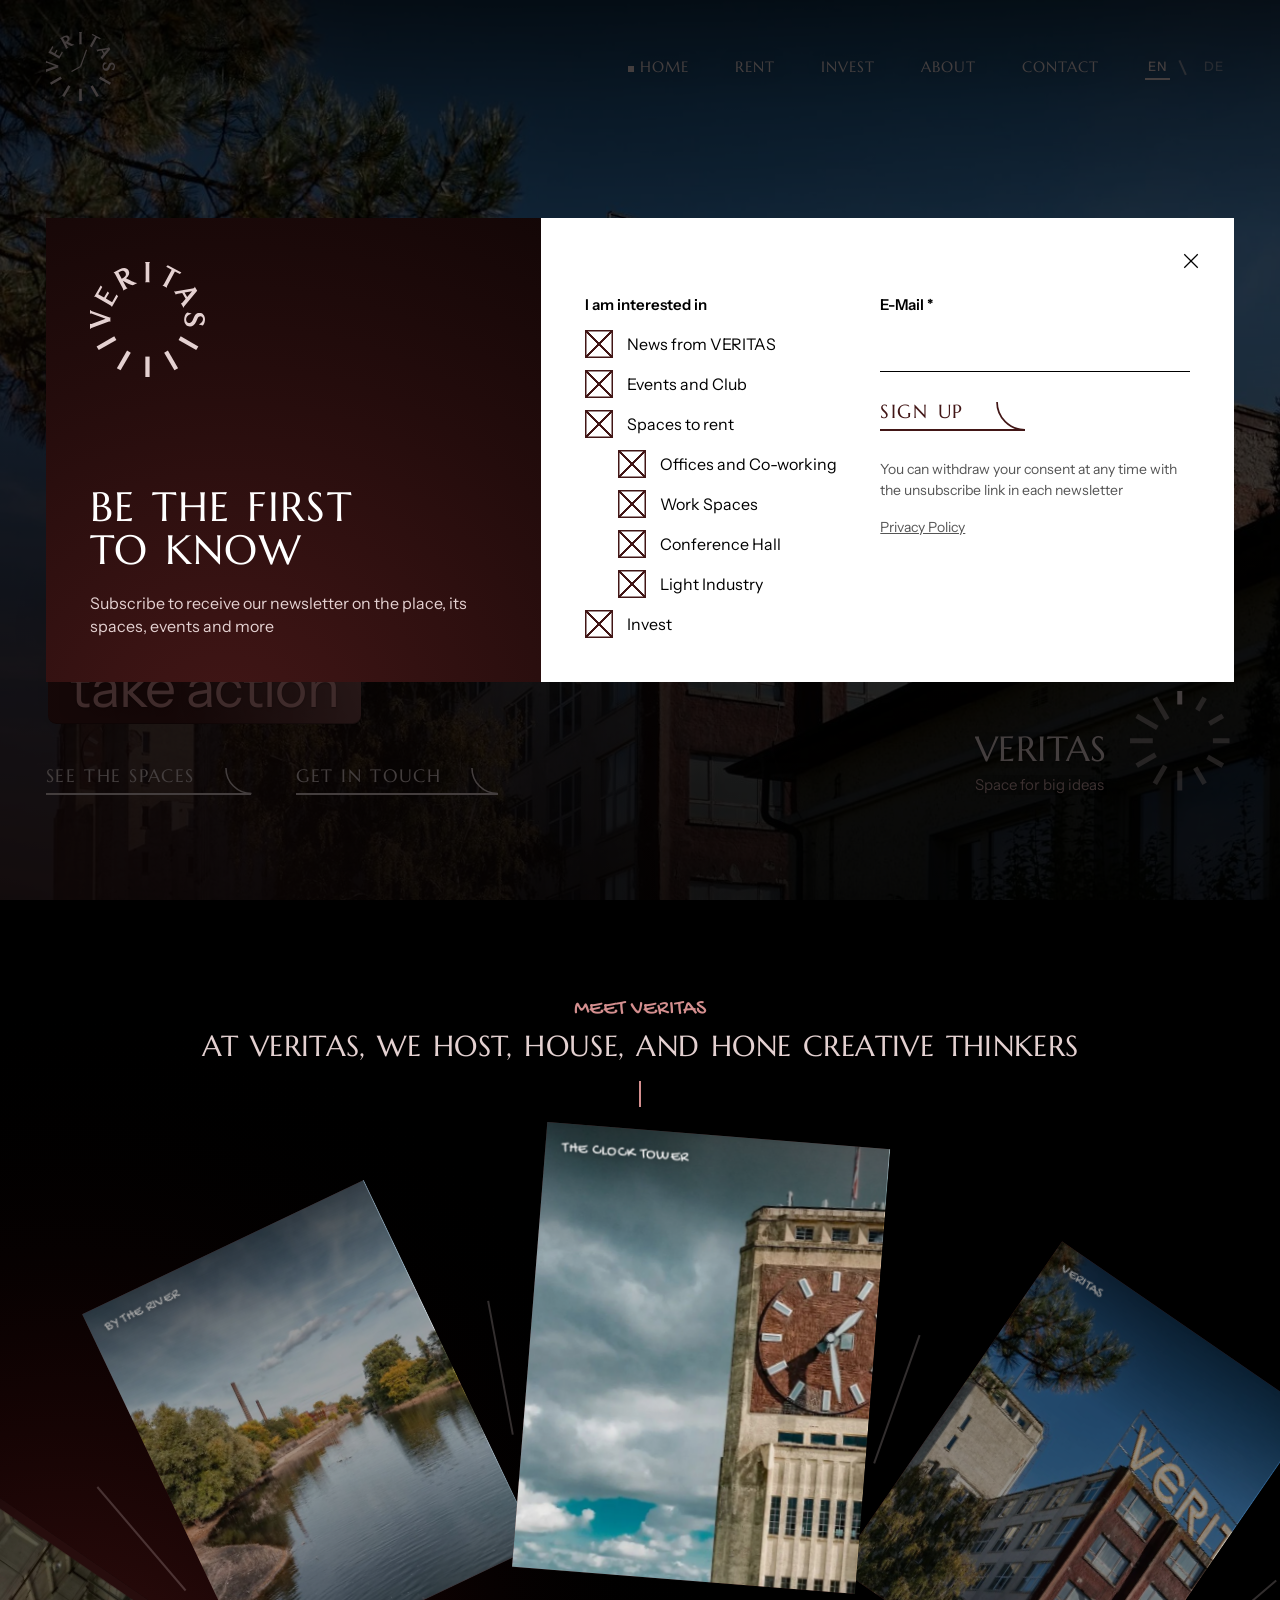
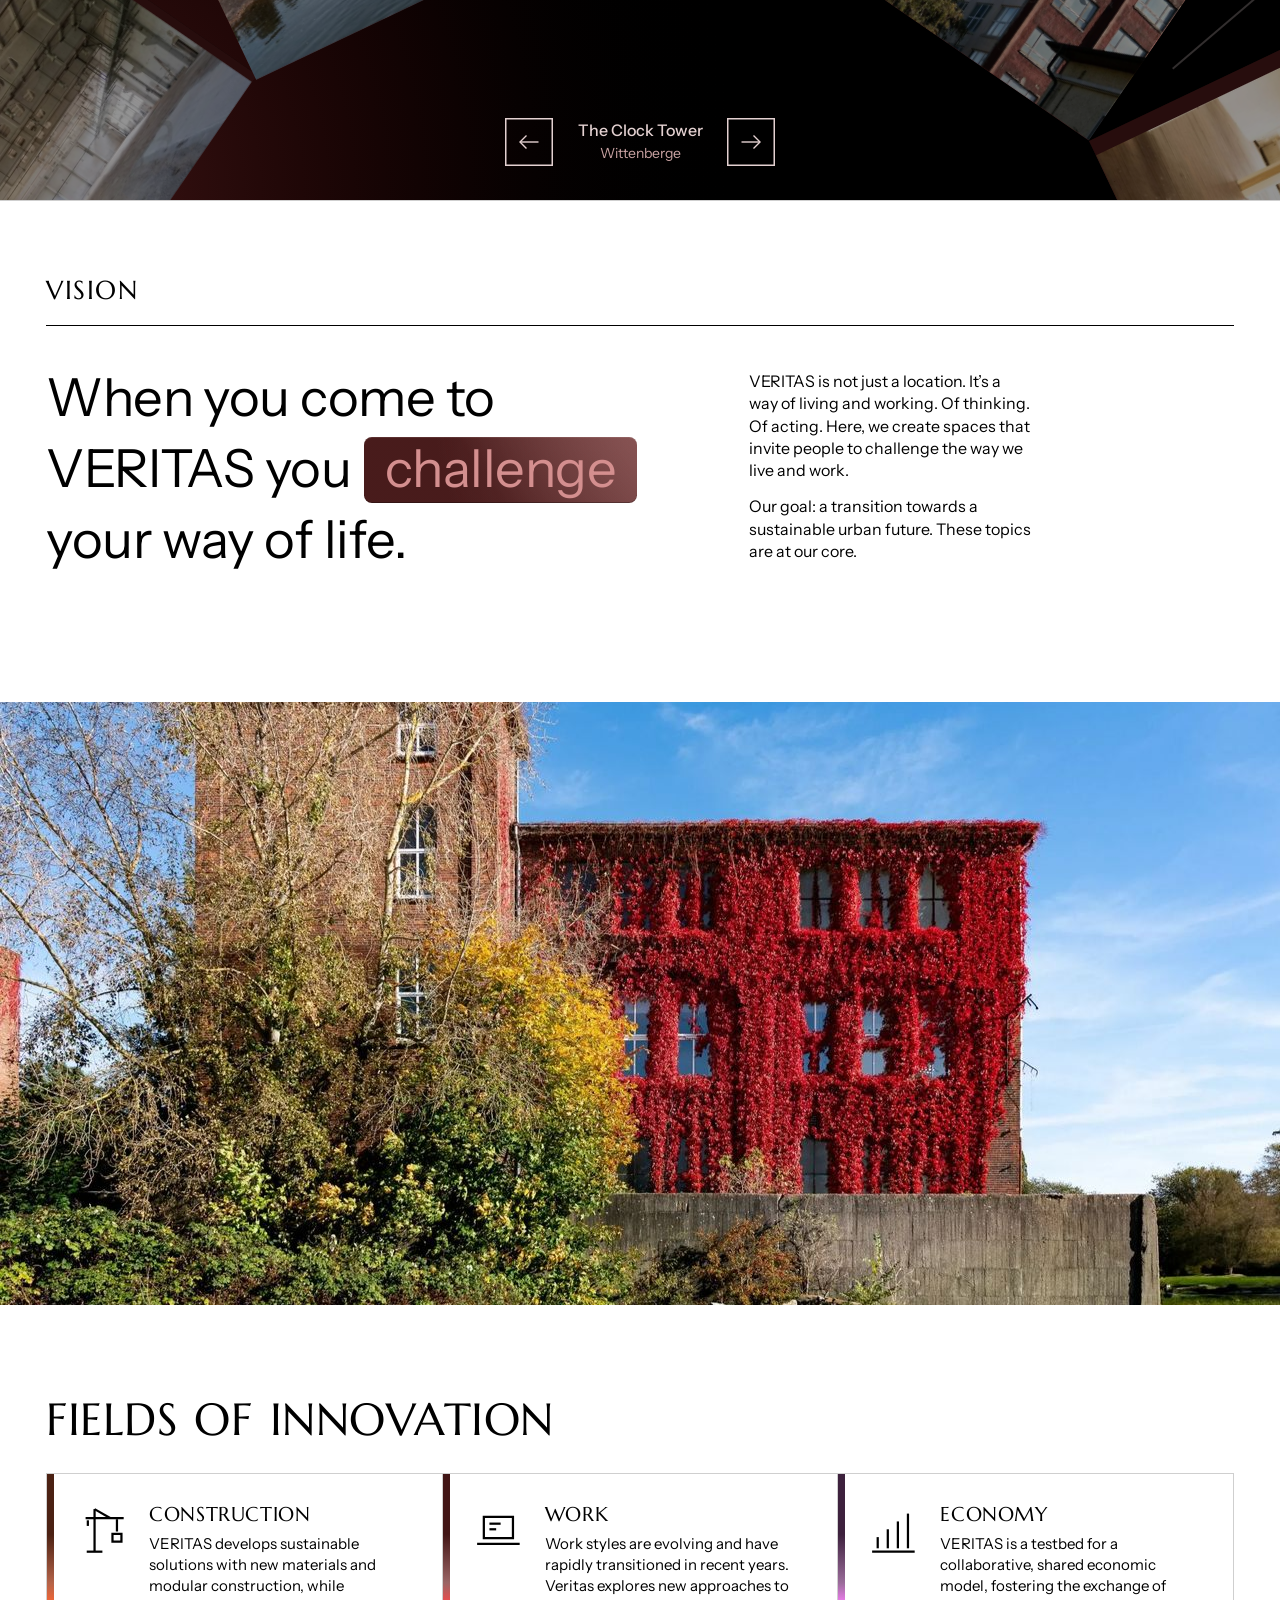
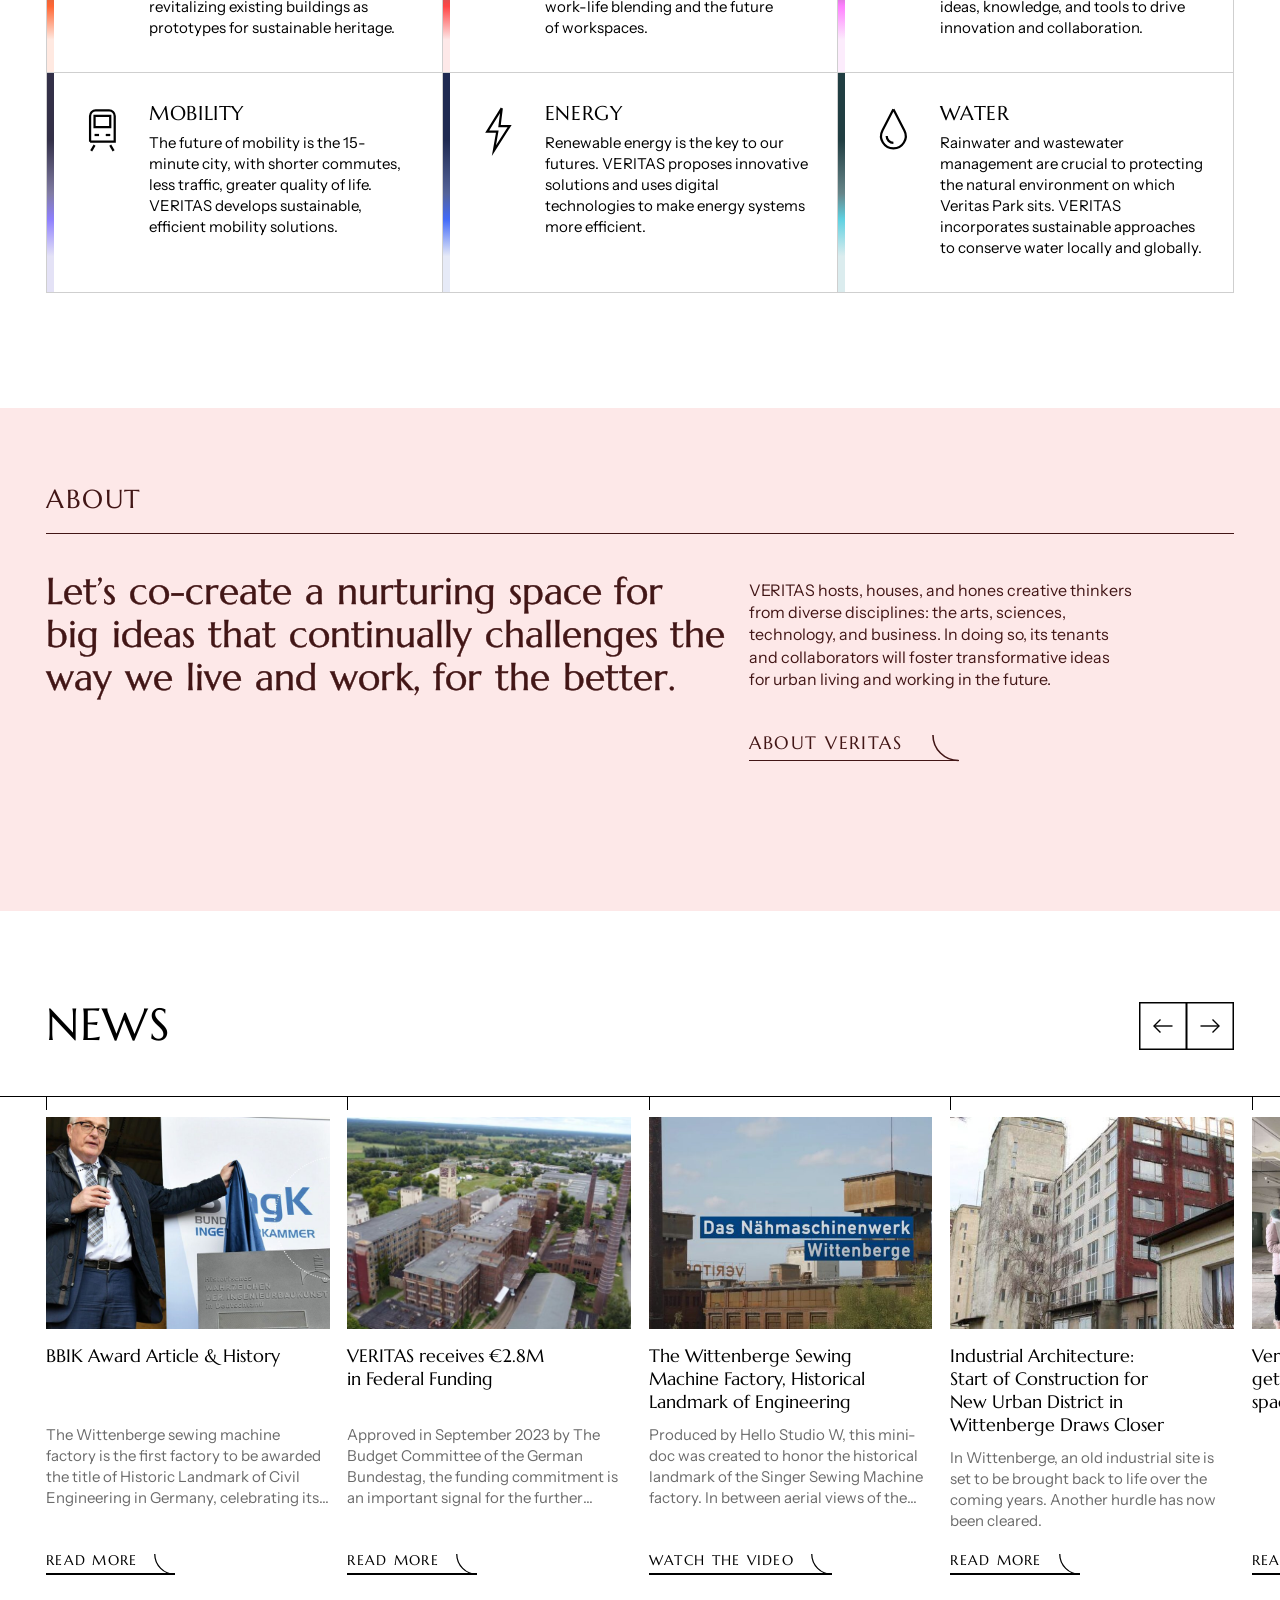
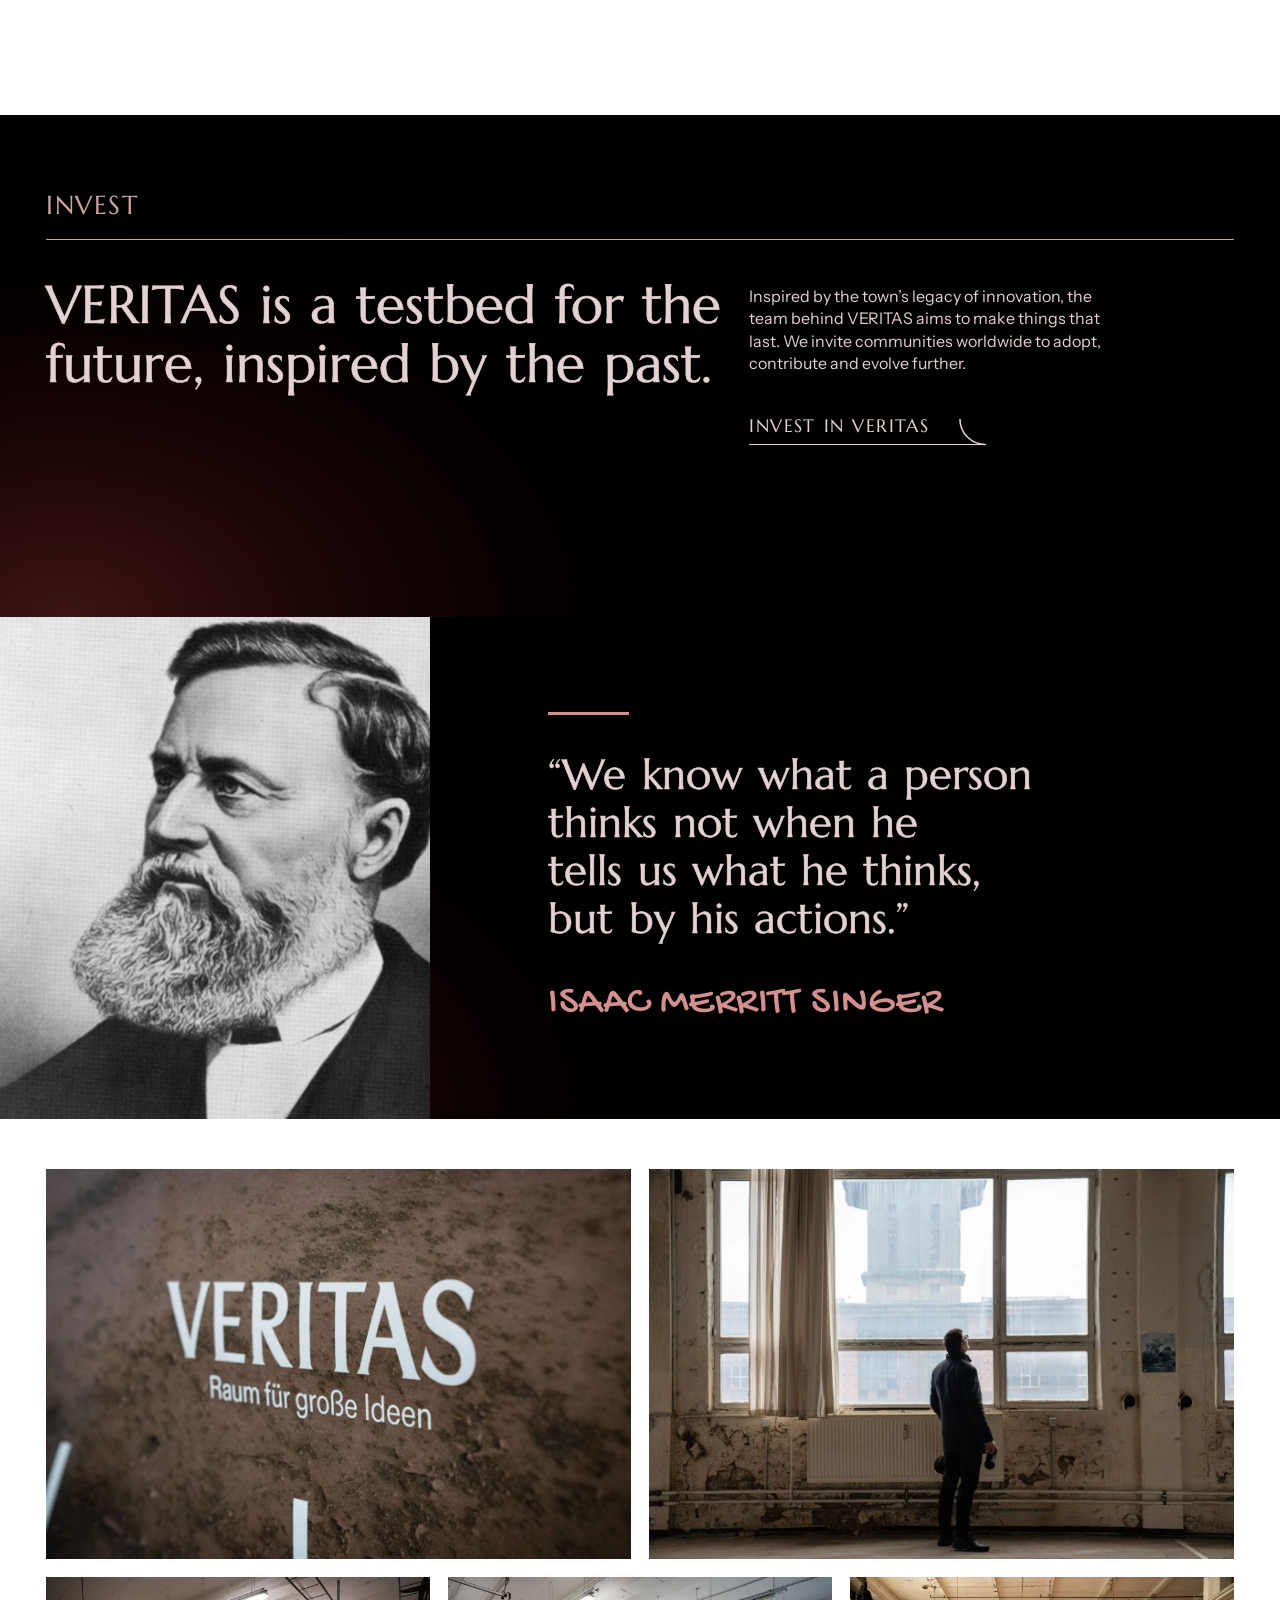
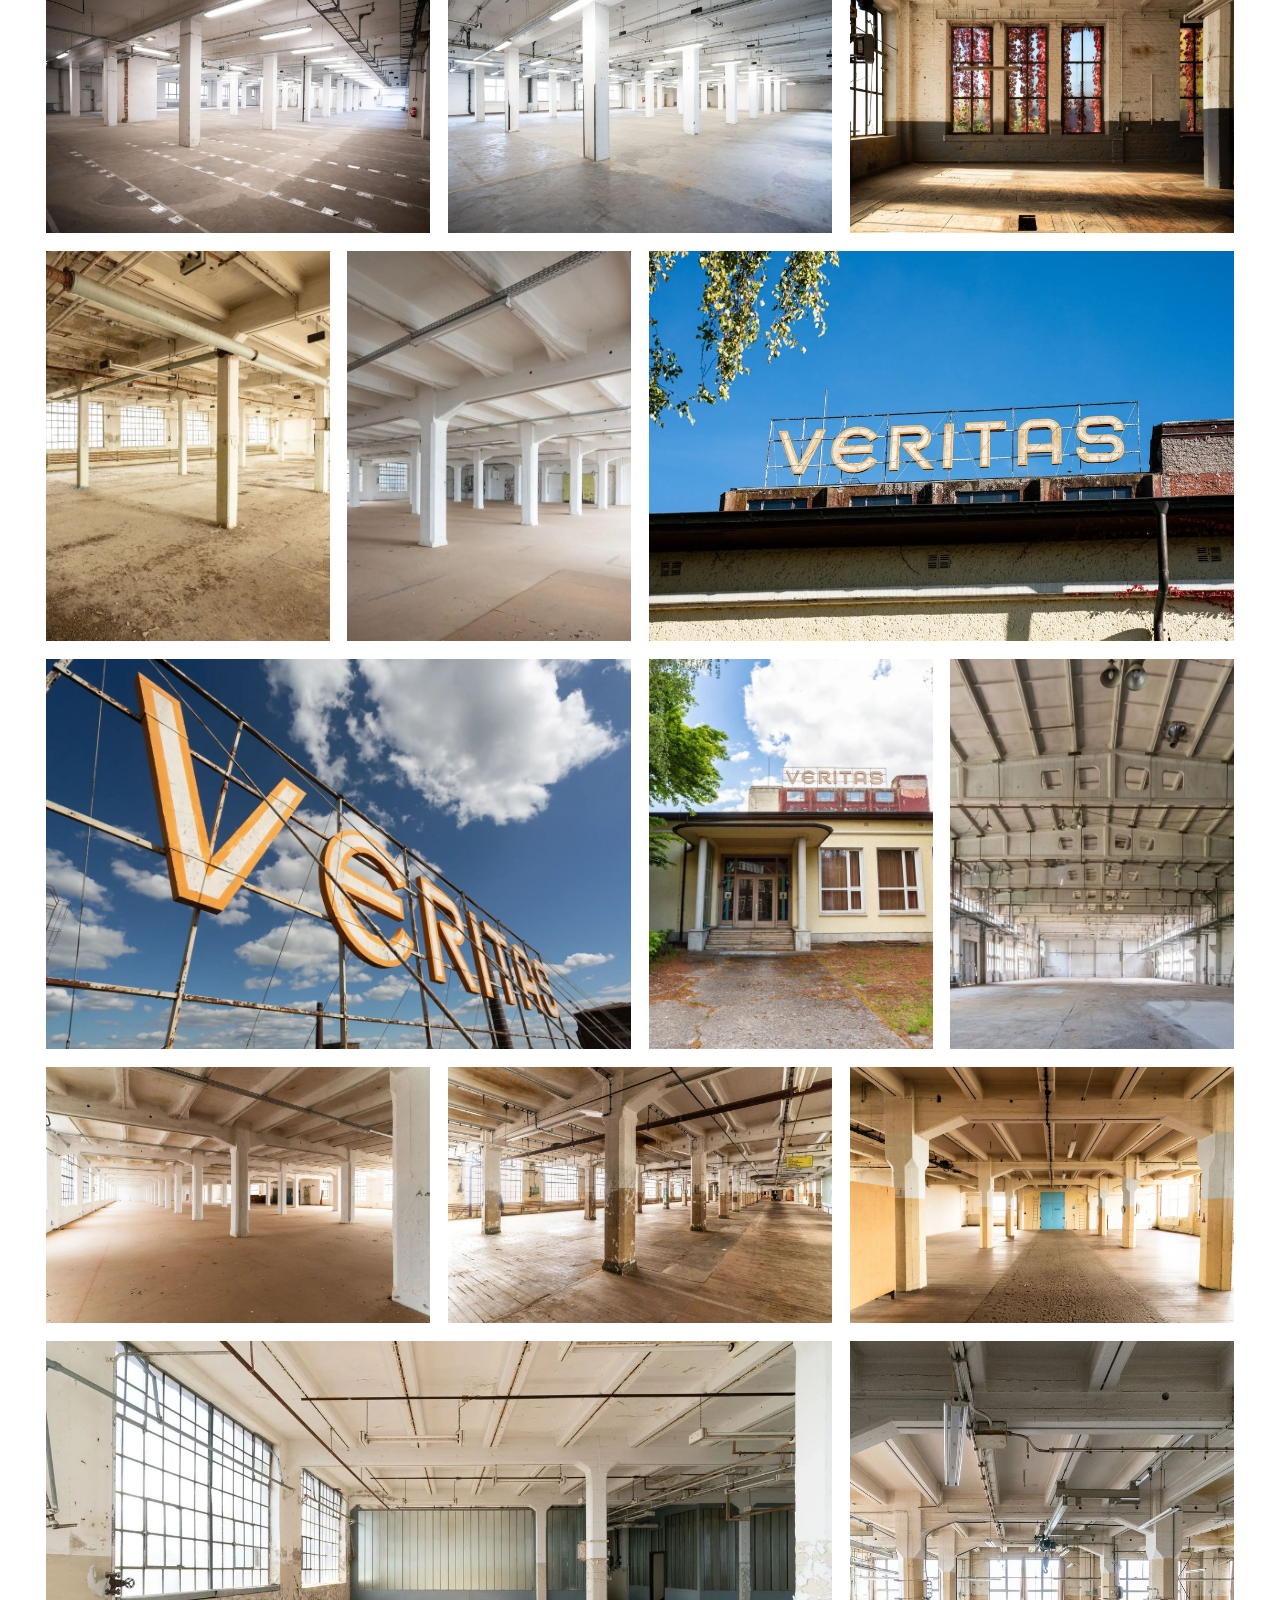
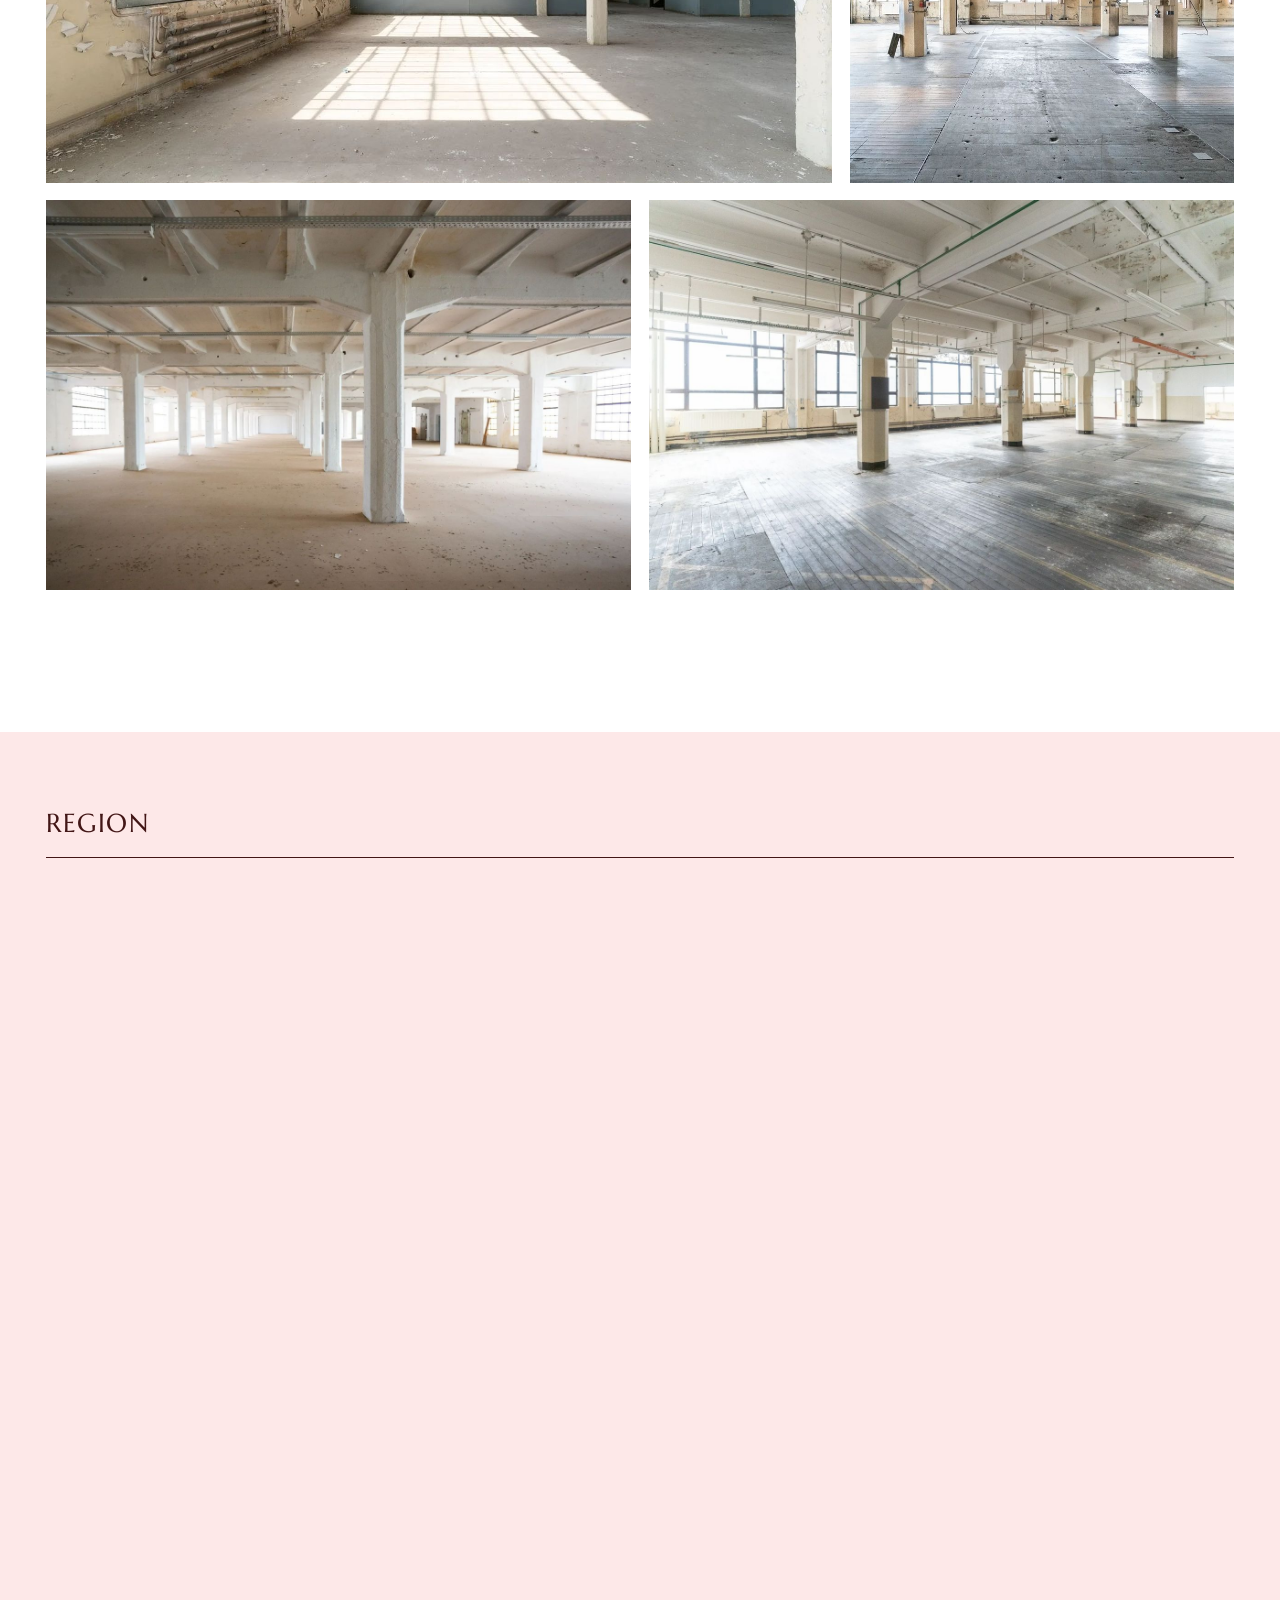
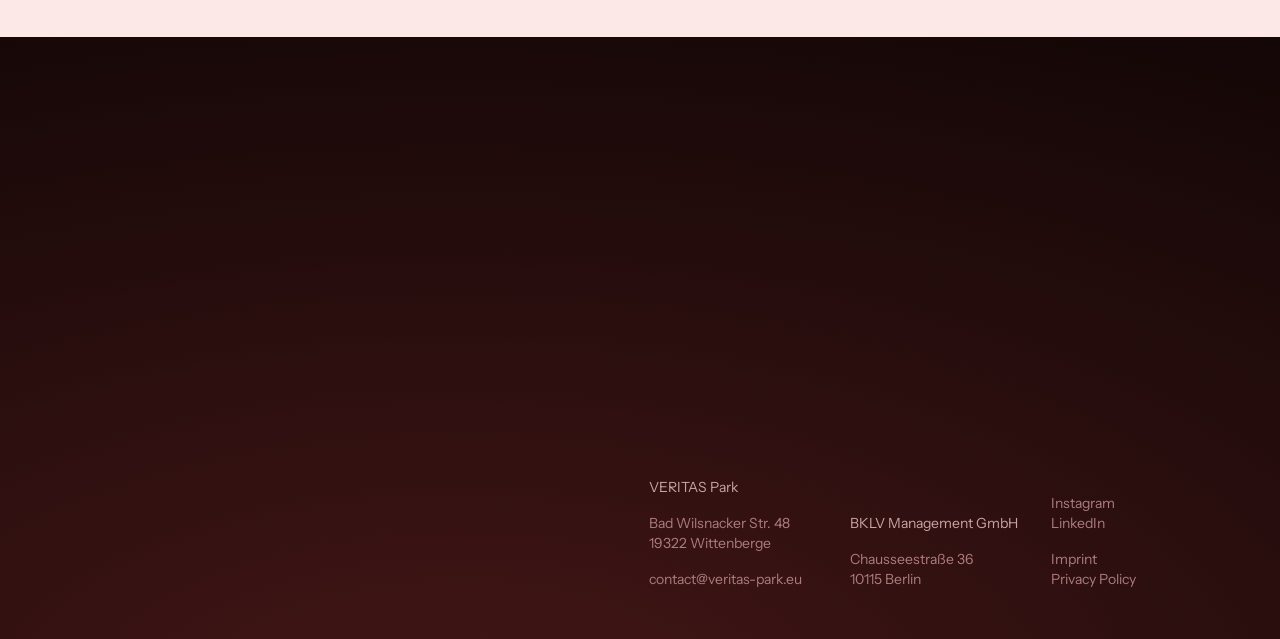
==== index.html @ 7a7005f9 "About cycle: lower under the line; corner words moved off the diagonals" ====
<!doctype html>
<html lang="en" class="at-top">
<head>
<meta charset="utf-8">
<meta name="viewport" content="width=device-width,initial-scale=1">
<meta name="theme-color" content="#000000">
<meta name="color-scheme" content="light only">
<title>VERITAS, a place where ideas take action</title>
<link rel="icon" href="img/favicon.svg">
<link rel="stylesheet" href="veritas.css?v=73">
<script>try{if(sessionStorage.getItem('v-bar')==='b')document.documentElement.classList.add('scrolled')}catch(e){}</script>
</head>
<!-- VERITAS, the home page. Written by hand, 22 Nov 2026 (round 3). No build script makes this file.
     Words and pictures: the live site veritas-park.eu. Look: the brand book (see ../DA_MESURES.md).
     Order of the page: the opening in twelve pictures, the wheel, Vision, Fields of Innovation, the place in 3D, About, News, Invest, the gallery. -->
<body class="v" data-hue="red">

<!-- the arrival: the symbol builds itself round the circle, the move chosen on 20 Nov (SYMBOL.html) -->
<div class="gate" aria-hidden="true"><svg data-symbol viewBox="-40 -40 80 80"></svg></div>

<header class="head">
  <a class="logo" href="index.html" aria-label="VERITAS, home">
    <i class="mk"></i>
    <svg class="clock" viewBox="0 0 296 296.01" aria-hidden="true">
      <line class="hand" x1="148" y1="148.005" x2="148" y2="104.08" stroke="currentColor" stroke-width="5.04"/>
      <line class="hand" x1="148" y1="148.005" x2="148" y2="71.61" stroke="currentColor" stroke-width="5.04"/>
    </svg>
  </a>
  <nav class="bar" aria-label="Pages">
    <a href="index.html" aria-current="page">Home</a>
    <a href="rent.html">Rent</a>
    <a href="invest.html">Invest</a>
    <a href="about.html">About</a>
    <a href="contact.html">Contact</a>
    <span class="lang"><button type="button" data-lang="en" aria-pressed="true">EN</button><button type="button" data-lang="de" aria-pressed="false">DE</button></span>
  </nav>
  <button class="menu-btn" aria-expanded="false" aria-controls="nav">Menu</button>
</header>

<!-- the menu of a phone: wall signs -->
<nav class="nav dark" id="nav" aria-label="Menu" inert>
  <ul>
    <li><a class="sign one" href="index.html" aria-current="page" style="--i:0;--d:0ms"><i class="ic" style="--u:url(img/icons/tower.svg)"></i><span>Home</span><svg class="curve" viewBox="0 0 100 100" aria-hidden="true"><path pathLength="1" d="M100 96.4A96.4 96.4 0 0 1 3.6 0"/></svg></a></li>
    <li><a class="sign one" href="rent.html" style="--i:1;--d:70ms"><i class="ic" style="--u:url(img/icons/space_to_rent.svg)"></i><span>Rent</span><svg class="curve" viewBox="0 0 100 100" aria-hidden="true"><path pathLength="1" d="M100 96.4A96.4 96.4 0 0 1 3.6 0"/></svg></a></li>
    <li><a class="sign one" href="invest.html" style="--i:2;--d:140ms"><i class="ic" style="--u:url(img/icons/economy.svg)"></i><span>Invest</span><svg class="curve" viewBox="0 0 100 100" aria-hidden="true"><path pathLength="1" d="M100 96.4A96.4 96.4 0 0 1 3.6 0"/></svg></a></li>
    <li><a class="sign one" href="about.html" style="--i:3;--d:210ms"><i class="ic" style="--u:url(img/icons/stairs.svg)"></i><span>About</span><svg class="curve" viewBox="0 0 100 100" aria-hidden="true"><path pathLength="1" d="M100 96.4A96.4 96.4 0 0 1 3.6 0"/></svg></a></li>
    <li><a class="sign one" href="contact.html" style="--i:4;--d:280ms"><i class="ic" style="--u:url(img/icons/mail.svg)"></i><span>Contact</span><svg class="curve" viewBox="0 0 100 100" aria-hidden="true"><path pathLength="1" d="M100 96.4A96.4 96.4 0 0 1 3.6 0"/></svg></a></li>
  </ul>
  <div class="foot"><a href="https://www.instagram.com/veritas.park/" target="_blank" rel="noopener">Instagram</a><a href="https://www.linkedin.com/company/veritaspark/" target="_blank" rel="noopener">LinkedIn</a><a href="mailto:contact@veritas-park.eu">contact@veritas-park.eu</a><span class="lang"><button type="button" data-lang="en" aria-pressed="true">EN</button><button type="button" data-lang="de" aria-pressed="false">DE</button></span></div>
</nav>

<main>

<!-- ============ THE OPENING: the place in twelve pictures, one per vocation, like the twelve hours ============
     Which vocation for which picture: the number of the building is in the name of the photograph on the live site;
     what each building becomes is in the press read on 20 Nov and in the names of the floor plans of the live site. -->
<section class="hero" data-ground="dark" aria-roledescription="carousel" aria-label="The place, in twelve pictures">
  <div class="hero-pics">
    <figure class="on" data-name="VERITAS" data-line="Space for big ideas"><img src="img/place/epp_9195.jpg" srcset="img/place/m/epp_9195.jpg 1280w, img/place/epp_9195.jpg 2000w" alt="The letters VERITAS on the roof of the factory" fetchpriority="high"></figure>
    <figure data-name="Hotel" data-line="Building 13"><img data-src="img/place/b13_219.jpg" data-srcset="img/place/m/b13_219.jpg 1280w, img/place/b13_219.jpg 2000w" alt="A hall of building 13, the future hotel"></figure>
    <figure data-name="The Factory" data-line="Wittenberge"><img data-src="img/place/aerial_0.jpg" data-srcset="img/place/m/aerial_0.jpg 1280w, img/place/aerial_0.jpg 2000w" alt="The factory and its quarter seen from the air"></figure>
    <figure data-name="Offices and Co-working" data-line="Building 13"><img data-src="img/place/b13f2_23.jpg" data-srcset="img/place/m/b13f2_23.jpg 1280w, img/place/b13f2_23.jpg 2000w" alt="A hall of building 13"></figure>
    <figure data-name="Office Hotel" data-line="Building 13, second floor"><img data-src="img/place/b13f2_38.jpg" data-srcset="img/place/m/b13f2_38.jpg 1280w, img/place/b13f2_38.jpg 2000w" alt="The second floor of building 13"></figure>
    <figure data-name="Work Spaces" data-line="Building 7"><img data-src="img/place/b7_140.jpg" data-srcset="img/place/m/b7_140.jpg 1280w, img/place/b7_140.jpg 2000w" alt="A white hall of building 7"></figure>
    <figure data-name="Conference Hall" data-line="Building 14, for conferences and performances"><img data-src="img/place/b14_01.jpg" data-srcset="img/place/m/b14_01.jpg 1280w, img/place/b14_01.jpg 2000w" alt="The old canteen, building 14"></figure>
    <figure data-name="Events and Club" data-line="Building 2"><img data-src="img/place/b2_101.jpg" data-srcset="img/place/m/b2_101.jpg 1280w, img/place/b2_101.jpg 2000w" alt="The old power house, building 2"></figure>
    <figure data-name="Sport" data-line="Building 4, with a restaurant on the water"><img data-src="img/place/b4roof_038.jpg" data-srcset="img/place/m/b4roof_038.jpg 1280w, img/place/b4roof_038.jpg 2000w" alt="The factory seen from the roof of building 4"></figure>
    <figure data-name="Light Industry" data-line="Building 110"><img data-src="img/place/b110_14.jpg" data-srcset="img/place/m/b110_14.jpg 1280w, img/place/b110_14.jpg 2000w" alt="The shed of building 110"></figure>
    <figure data-name="By the River" data-line="16 hectares of green"><img data-src="img/place/around_081.jpg" data-srcset="img/place/m/around_081.jpg 1280w, img/place/around_081.jpg 2000w" alt="The river beside the factory"></figure>
    <figure data-name="The Clock Tower" data-line="Wittenberge"><img data-src="img/place/b13_031.jpg" data-srcset="img/place/m/b13_031.jpg 1280w, img/place/b13_031.jpg 1707w" alt="The clock tower"></figure>
  </div>
  <div class="hero-shade"></div>
  <div class="g hero-in">
    <div class="c" style="--s:7;--sp:6">
      <h1>A place where ideas<br><a class="pill" href="#spaces">take action</a></h1>
      <div class="sbtns">
        <a class="sbtn" href="#spaces"><span>See the spaces</span><svg class="curve" viewBox="0 0 100 100" aria-hidden="true"><path pathLength="1" d="M100 96.4A96.4 96.4 0 0 1 3.6 0"/></svg></a>
        <a class="sbtn" href="contact.html"><span>Get in touch</span><svg class="curve" viewBox="0 0 100 100" aria-hidden="true"><path pathLength="1" d="M100 96.4A96.4 96.4 0 0 1 3.6 0"/></svg></a>
      </div>
    </div>
    <div class="c" style="--s:5;--sp:6">
      <div class="place">
        <div class="txt"><b><u></u></b><span><u></u></span></div>
        <div class="dial"><svg data-dial viewBox="-40 -40 80 80" role="group" aria-label="The twelve pictures"></svg></div>
      </div>
    </div>
  </div>
</section>

<!-- ============ THE WHEEL: the same twelve places on a dial you turn by hand (the book draws its website this way, p37) ============ -->
<section class="wheel-sec dark" data-ground="dark" id="spaces">
  <div class="wheel" tabindex="0" role="group" aria-label="Twelve pictures of the place on a wheel. Turn it with the arrow keys.">
    <i class="pointer"></i>
    <div class="ring">
      <button class="card" type="button" data-name="VERITAS" data-line="Space for big ideas"><img data-src="img/place/epp_9195.jpg" data-srcset="img/place/m/epp_9195.jpg 1280w, img/place/epp_9195.jpg 2000w" sizes="(max-width:820px) 82vw, 34vw" alt="" draggable="false"><em>VERITAS</em></button>
      <button class="card" type="button" data-name="Hotel" data-line="Building 13"><img data-src="img/place/b13_219.jpg" data-srcset="img/place/m/b13_219.jpg 1280w, img/place/b13_219.jpg 2000w" sizes="(max-width:820px) 82vw, 34vw" alt="" draggable="false"><em>Hotel</em></button>
      <button class="card" type="button" data-name="The Factory" data-line="Wittenberge"><img data-src="img/place/aerial_0.jpg" data-srcset="img/place/m/aerial_0.jpg 1280w, img/place/aerial_0.jpg 2000w" sizes="(max-width:820px) 82vw, 34vw" alt="" draggable="false"><em>The Factory</em></button>
      <button class="card" type="button" data-name="Offices and Co-working" data-line="Building 13"><img data-src="img/place/b13f2_23.jpg" data-srcset="img/place/m/b13f2_23.jpg 1280w, img/place/b13f2_23.jpg 2000w" sizes="(max-width:820px) 82vw, 34vw" alt="" draggable="false"><em>Offices and Co-working</em></button>
      <button class="card" type="button" data-name="Office Hotel" data-line="Building 13, second floor"><img data-src="img/place/b13f2_38.jpg" data-srcset="img/place/m/b13f2_38.jpg 1280w, img/place/b13f2_38.jpg 2000w" sizes="(max-width:820px) 82vw, 34vw" alt="" draggable="false"><em>Office Hotel</em></button>
      <button class="card" type="button" data-name="Work Spaces" data-line="Building 7"><img data-src="img/place/b7_140.jpg" data-srcset="img/place/m/b7_140.jpg 1280w, img/place/b7_140.jpg 2000w" sizes="(max-width:820px) 82vw, 34vw" alt="" draggable="false"><em>Work Spaces</em></button>
      <button class="card" type="button" data-name="Conference Hall" data-line="Building 14, for conferences and performances"><img data-src="img/place/b14_01.jpg" data-srcset="img/place/m/b14_01.jpg 1280w, img/place/b14_01.jpg 2000w" sizes="(max-width:820px) 82vw, 34vw" alt="" draggable="false"><em>Conference Hall</em></button>
      <button class="card" type="button" data-name="Events and Club" data-line="Building 2"><img data-src="img/place/b2_101.jpg" data-srcset="img/place/m/b2_101.jpg 1280w, img/place/b2_101.jpg 2000w" sizes="(max-width:820px) 82vw, 34vw" alt="" draggable="false"><em>Events and Club</em></button>
      <button class="card" type="button" data-name="Sport" data-line="Building 4, with a restaurant on the water"><img data-src="img/place/b4roof_038.jpg" data-srcset="img/place/m/b4roof_038.jpg 1280w, img/place/b4roof_038.jpg 2000w" sizes="(max-width:820px) 82vw, 34vw" alt="" draggable="false"><em>Sport</em></button>
      <button class="card" type="button" data-name="Light Industry" data-line="Building 110"><img data-src="img/place/b110_14.jpg" data-srcset="img/place/m/b110_14.jpg 1280w, img/place/b110_14.jpg 2000w" sizes="(max-width:820px) 82vw, 34vw" alt="" draggable="false"><em>Light Industry</em></button>
      <button class="card" type="button" data-name="By the River" data-line="16 hectares of green"><img data-src="img/place/around_081.jpg" data-srcset="img/place/m/around_081.jpg 1280w, img/place/around_081.jpg 2000w" sizes="(max-width:820px) 82vw, 34vw" alt="" draggable="false"><em>By the River</em></button>
      <button class="card" type="button" data-name="The Clock Tower" data-line="Wittenberge"><img data-src="img/place/b13_031.jpg" data-srcset="img/place/m/b13_031.jpg 1280w, img/place/b13_031.jpg 1707w" sizes="(max-width:820px) 82vw, 34vw" alt="" draggable="false"><em>The Clock Tower</em></button>
    </div>
  </div>
  <div class="wheel-cap">
    <button class="round back" data-turn="-1" aria-label="Previous"><svg class="ico" viewBox="0 0 100 100" aria-hidden="true"><path d="M2.5 50H95"/><path d="M62.5 17.5L95 50L62.5 82.5"/></svg></button>
    <div class="who"><span class="cnt"></span><b></b><span></span></div>
    <button class="round" data-turn="1" aria-label="Next"><svg class="ico" viewBox="0 0 100 100" aria-hidden="true"><path d="M2.5 50H95"/><path d="M62.5 17.5L95 50L62.5 82.5"/></svg></button>
  </div>
  <div class="meet">
    <span class="t-brush reveal">Meet VERITAS</span>
    <h2 class="t-caps m reveal" style="--d:90ms">At VERITAS, we host, house, and hone creative thinkers</h2>
  </div>
</section>

<!-- ============ VISION: a page of the book (p7): the name at the top, the sentence standing at the foot, a narrow column of text, a picture as a column ============ -->
<section class="pg white" data-ground="light" style="--rows:6">
  <p class="t-label">Vision</p>
  <h2 class="t-line reveal" style="grid-column:1/8">When you come to VERITAS you <a class="pill" href="about.html">challenge</a> your way of life.</h2>
  <div class="t-body reveal" style="grid-column:8/11;--d:90ms">
    <p>VERITAS is not just a location. It’s a way of living and working. Of thinking. Of acting. Here, we create spaces that invite people to challenge the way we live and work.</p>
    <p>Our goal: a transition towards a sustainable urban future. These topics are at our core.</p>
  </div>
  <div class="col-pic reveal" style="grid-column:11/13;grid-row:1/3;margin:calc(var(--row)*-.28) calc(var(--m)*-1) calc(var(--row)*-.5) 0;--d:160ms"><img src="img/place/b7_213.jpg" srcset="img/place/m/b7_213.jpg 1280w, img/place/b7_213.jpg 2000w" alt="The clock tower seen through a window of building 7" loading="lazy"></div>
</section>

<!-- the picture that follows the slide show on the live home page -->
<section data-ground="dark"><div class="bleed"><img src="img/place/epp_9121.jpg" srcset="img/place/m/epp_9121.jpg 1280w, img/place/epp_9121.jpg 2000w" alt="The factory" loading="lazy"></div></section>

<!-- ============ FIELDS OF INNOVATION: six squares; each carries the colour column of its hue (p21) and lights up in it ============ -->
<section class="white" data-ground="light" style="padding-bottom:calc(var(--row)*.6)">
  <div class="pg" style="--rows:3;border-top:0"><h2 class="t-caps m reveal" style="grid-column:1/-1;grid-row:2">Fields of Innovation</h2></div>
  <div class="fields2">
    <article class="fld" data-hue="brown" tabindex="0"><i class="lit"></i><i class="col"></i>
      <svg class="ico draw" viewBox="0 0 100 100" aria-hidden="true"><path d="M32.5 97.5V2.5"/><path d="M12.5 22.5H97.5"/><path d="M32.5 2.5L67.1 22.5"/><path d="M17.5 27.5V40"/><path d="M82.5 25V52.5"/><path d="M72.5 57.5H92.5V75H72.5Z"/><path d="M15 97.5H50"/></svg>
      <h3>Construction</h3><p>VERITAS develops sustainable solutions with new materials and modular construction, while revitalizing existing buildings as prototypes for sustainable heritage.</p></article>
    <article class="fld" data-hue="red" tabindex="0"><i class="lit"></i><i class="col"></i>
      <svg class="ico draw" viewBox="0 0 100 100" aria-hidden="true"><path d="M17.5 20H82.5V67.5H17.5Z"/><path d="M2.5 80H97.5"/><path d="M30 35H55"/><path d="M30 47.5H45"/></svg>
      <h3>Work</h3><p>Work styles are evolving and have rapidly transitioned in recent years. Veritas explores new approaches to work-life blending and the future of workspaces.</p></article>
    <article class="fld" data-hue="violet" tabindex="0"><i class="lit"></i><i class="col"></i>
      <svg class="ico draw" viewBox="0 0 100 100" aria-hidden="true"><path d="M2.5 97.5H97.5"/><path d="M15 90V65"/><path d="M37.5 90V47.5"/><path d="M60 90V30"/><path d="M82.5 90V12.5"/></svg>
      <h3>Economy</h3><p>VERITAS is a testbed for a collaborative, shared economic model, fostering the exchange of ideas, knowledge, and tools to drive innovation and collaboration.</p></article>
    <article class="fld" data-hue="purple" tabindex="0"><i class="lit"></i><i class="col"></i>
      <svg class="ico draw" viewBox="0 0 100 100" aria-hidden="true"><path d="M22.5 77.5V20a12.5 12.5 0 0 1 12.5 -12.5H65a12.5 12.5 0 0 1 12.5 12.5V77.5Z"/><path d="M32.5 20H67.5V45H32.5Z"/><path d="M32.5 62.5H42.5"/><path d="M57.5 62.5H67.5"/><path d="M32.5 85L25 98"/><path d="M67.5 85L75 98"/></svg>
      <h3>Mobility</h3><p>The future of mobility is the 15-minute city, with shorter commutes, less traffic, greater quality of life. VERITAS develops sustainable, efficient mobility solutions.</p></article>
    <article class="fld" data-hue="blue" tabindex="0"><i class="lit"></i><i class="col"></i>
      <svg class="ico draw" viewBox="0 0 100 100" aria-hidden="true"><path d="M57.5 2.5L25 55H47.5L40 97.5L75 42.5H52.5Z"/></svg>
      <h3>Energy</h3><p>Renewable energy is the key to our futures. VERITAS proposes innovative solutions and uses digital technologies to make energy systems more efficient.</p></article>
    <article class="fld" data-hue="turquoise" tabindex="0"><i class="lit"></i><i class="col"></i>
      <svg class="ico draw" viewBox="0 0 100 100" aria-hidden="true"><path d="M50 5L74.44 52.39A27.5 27.5 0 1 1 25.56 52.39Z"/><path d="M35 65A15 15 0 0 0 50 80"/></svg>
      <h3>Water</h3><p>Rainwater and wastewater management are crucial to protecting the natural environment on which Veritas Park sits. VERITAS incorporates sustainable approaches to conserve water locally and globally.</p></article>
  </div>
</section>

<!-- ============ ABOUT: a page of the book (p7): Ulrich in small letters standing at the foot, the text and the sign beside it, on the same line of foot ============ -->
<section class="pg pastel" data-ground="light" style="--rows:6">
  <p class="t-label">About</p>
  <h2 class="t-serif reveal" style="grid-column:1/8">Let’s co-create a nurturing space for big ideas that continually challenges the way we live and work, for the better.</h2>
  <div class="reveal" style="grid-column:8/12;--d:90ms">
    <p class="t-body">VERITAS hosts, houses, and hones creative thinkers from diverse disciplines: the arts, sciences, technology, and business. In doing so, its tenants and collaborators will foster transformative ideas for urban living and working in the future.</p>
    <div class="sbtns"><a class="sbtn" href="about.html"><span>About VERITAS</span><svg class="curve" viewBox="0 0 100 100" aria-hidden="true"><path pathLength="1" d="M100 96.4A96.4 96.4 0 0 1 3.6 0"/></svg></a></div>
  </div>
</section>

<!-- ============ NEWS: the thirteen news of the live home page, each with its own picture, on a line pulled sideways (the programme of the book, p38) ============ -->
<section class="white" data-ground="light" style="padding-bottom:calc(var(--row)*.5)">
  <div class="pg" style="--rows:3;border-top:0">
    <h2 class="t-caps m reveal" style="grid-column:1/10;grid-row:2">News</h2>
    <div class="strip-ctl" style="grid-column:10/13;grid-row:2;padding:0 0 .9em"><button class="round back" data-move="-1" aria-label="Earlier news"><svg class="ico" viewBox="0 0 100 100" aria-hidden="true"><path d="M2.5 50H95"/><path d="M62.5 17.5L95 50L62.5 82.5"/></svg></button><button class="round" data-move="1" aria-label="More news"><svg class="ico" viewBox="0 0 100 100" aria-hidden="true"><path d="M2.5 50H95"/><path d="M62.5 17.5L95 50L62.5 82.5"/></svg></button></div>
  </div>
  <div class="strip">
    <article><figure><img src="img/news_bbik.jpg" alt="" loading="lazy"></figure><h3 class="title">BBIK Award Article &amp; History</h3><div class="body"><p>The Wittenberge sewing machine factory is the first factory to be awarded the title of Historic Landmark of Civil Engineering in Germany, celebrating its rich history and sustainability.</p></div><a class="sbtn s" href="https://wahrzeichen.ingenieurbaukunst.de/wahrzeichen/das-naehmaschinenwerk-wittenberge/" target="_blank" rel="noopener"><span>Read more</span><svg class="curve" viewBox="0 0 100 100" aria-hidden="true"><path pathLength="1" d="M100 96.4A96.4 96.4 0 0 1 3.6 0"/></svg></a></article>
    <article><figure><img src="img/news_funding.jpg" alt="" loading="lazy"></figure><h3 class="title">VERITAS receives €2.8M in Federal Funding</h3><div class="body"><p>Approved in September 2023 by The Budget Committee of the German Bundestag, the funding commitment is an important signal for the further development of the area, which is unique even beyond Wittenberge.</p></div><a class="sbtn s" href="https://www.wittenberge.de/news/1/869786/nachrichten/28-millionen-euro-f%C3%BCr-entwicklung-des-veritas-parks.html" target="_blank" rel="noopener"><span>Read more</span><svg class="curve" viewBox="0 0 100 100" aria-hidden="true"><path pathLength="1" d="M100 96.4A96.4 96.4 0 0 1 3.6 0"/></svg></a></article>
    <article><figure><img src="img/news_film.jpg" alt="" loading="lazy"></figure><h3 class="title">The Wittenberge Sewing Machine Factory, Historical Landmark of Engineering</h3><div class="body"><p>Produced by Hello Studio W, this mini-doc was created to honor the historical landmark of the Singer Sewing Machine factory. In between aerial views of the factory and archival footage, we hear from local experts Christian Von Hagen and Sven Bardua.</p></div><a class="sbtn s" href="https://www.youtube.com/watch?v=jnGKABSUUIU" target="_blank" rel="noopener"><span>Watch the video</span><svg class="curve" viewBox="0 0 100 100" aria-hidden="true"><path pathLength="1" d="M100 96.4A96.4 96.4 0 0 1 3.6 0"/></svg></a></article>
    <article><figure><img src="img/news_tagesspiegel.jpg" alt="" loading="lazy"></figure><h3 class="title">Industrial Architecture: Start of Construction for New Urban District in Wittenberge Draws Closer</h3><div class="body"><p>In Wittenberge, an old industrial site is set to be brought back to life over the coming years. Another hurdle has now been cleared.</p></div><a class="sbtn s" href="https://www.tagesspiegel.de/berlin/industriearchitektur-baubeginn-fur-neues-stadtquartier-in-wittenberge-ruckt-naher-14982056.html" target="_blank" rel="noopener"><span>Read more</span><svg class="curve" viewBox="0 0 100 100" aria-hidden="true"><path pathLength="1" d="M100 96.4A96.4 96.4 0 0 1 3.6 0"/></svg></a></article>
    <article><figure><img src="img/news_5.jpg" alt="" loading="lazy"></figure><h3 class="title">Veritas Park in Wittenberge is getting a new hotel, co-working spaces, and a restaurant.</h3><a class="sbtn s" href="https://www.maz-online.de/lokales/prignitz/wittenberge/veritas-park-in-wittenberge-neues-hotel-mit-140-zimmern-140-euro-kostet-die-nacht-HXJRAOHUPJH2XP5YIASRK5TVLM.html" target="_blank" rel="noopener"><span>Read more</span><svg class="curve" viewBox="0 0 100 100" aria-hidden="true"><path pathLength="1" d="M100 96.4A96.4 96.4 0 0 1 3.6 0"/></svg></a></article>
    <article><figure><img src="img/news_6.jpg" alt="" loading="lazy"></figure><h3 class="title">Veritas Park is part of the State Garden Show Wittenberge 2027</h3><a class="sbtn s" href="https://www.laga-wittenberge.de/veritas-park-ist-teil-der-landesgartenschau-wittenberge-2027/" target="_blank" rel="noopener"><span>Read more</span><svg class="curve" viewBox="0 0 100 100" aria-hidden="true"><path pathLength="1" d="M100 96.4A96.4 96.4 0 0 1 3.6 0"/></svg></a></article>
    <article><figure><img src="img/news_7.jpg" alt="" loading="lazy"></figure><h3 class="title">Veritas Phase 1 chief architect Andra Schumann with Federal Minister of Construction Robert Crumbach (SPD) in Veritas Park in Wittenberge.</h3><a class="sbtn s" href="https://www.maz-online.de/lokales/prignitz/wittenberge/veritas-park-in-wittenberge-bauarbeiten-hotel-millionen-investition-und-konzert-im-sommer-HR3UCGUDNNHCLASHCNSYKYI66I.html" target="_blank" rel="noopener"><span>Read more</span><svg class="curve" viewBox="0 0 100 100" aria-hidden="true"><path pathLength="1" d="M100 96.4A96.4 96.4 0 0 1 3.6 0"/></svg></a></article>
    <article><figure><img src="img/news_8.jpg" alt="" loading="lazy"></figure><h3 class="title">Where Capital Meets Coast: Berlin-Brandenburg and Hamburg Join Forces in Wittenberge’s Emerging Innovation Hub</h3><a class="sbtn s" href="https://www.wittenberge.de/news/1/1034278/nachrichten/hauptstadtregion-berlin-brandenburg-trifft-metropolregion-hamburg-in-wittenberge.html" target="_blank" rel="noopener"><span>Read more</span><svg class="curve" viewBox="0 0 100 100" aria-hidden="true"><path pathLength="1" d="M100 96.4A96.4 96.4 0 0 1 3.6 0"/></svg></a></article>
    <article><figure><img src="img/news_9.jpg" alt="" loading="lazy"></figure><h3 class="title">Regional Leadership Meets Visionary Investment: District Administrator Müller Tours the VERITAS Campus with Investor Renaud Vercouter</h3><a class="sbtn s" href="https://www.nordkurier.de/regional/prignitz/landrat-mueller-besucht-investor-renaud-vercouter-auf-dem-veritas-gelaende-3611778" target="_blank" rel="noopener"><span>Read more</span><svg class="curve" viewBox="0 0 100 100" aria-hidden="true"><path pathLength="1" d="M100 96.4A96.4 96.4 0 0 1 3.6 0"/></svg></a></article>
    <article><figure><img src="img/news_10.jpg" alt="" loading="lazy"></figure><h3 class="title">Transformation Underway: Construction Begins on Flagship Hotel and Restaurant at VERITAS Park, Reimagining Wittenberge’s Future</h3><a class="sbtn s" href="https://www.nordkurier.de/regional/prignitz/zeit-der-ddr-naehmaschinen-ist-hier-lange-vorbei-arbeiten-fuer-hotel-und-restaurant-auf-veritas-gelaende-begonnen-3486106" target="_blank" rel="noopener"><span>Read more</span><svg class="curve" viewBox="0 0 100 100" aria-hidden="true"><path pathLength="1" d="M100 96.4A96.4 96.4 0 0 1 3.6 0"/></svg></a></article>
    <article><figure><img src="img/news_9.jpg" alt="" loading="lazy"></figure><h3 class="title">Ambitious Futures in Motion: Investor Unveils Long-Term VERITAS Park Masterplan to Prignitz District Leadership</h3><a class="sbtn s" href="https://www.landkreis-prignitz.de/de/aktuelles/2010/2025_05_20_veritas.php" target="_blank" rel="noopener"><span>Read more</span><svg class="curve" viewBox="0 0 100 100" aria-hidden="true"><path pathLength="1" d="M100 96.4A96.4 96.4 0 0 1 3.6 0"/></svg></a></article>
    <article><figure><img src="img/news_12.jpg" alt="" loading="lazy"></figure><h3 class="title">VERITAS initiators welcomed to Accept BBIK Award</h3><div class="body"><p>The former Singer sewing machine factory in Wittenberge was honored with the Historical Landmark of Civil Engineering in Germany Award in October 2024.</p></div><a class="sbtn s" href="https://www.bbik.de/index.php?id=11&amp;action=detail&amp;seminar_id=2712&amp;termin_id=3476" target="_blank" rel="noopener"><span>Read more</span><svg class="curve" viewBox="0 0 100 100" aria-hidden="true"><path pathLength="1" d="M100 96.4A96.4 96.4 0 0 1 3.6 0"/></svg></a></article>
    <article><figure><img src="img/news_13.jpg" alt="" loading="lazy"></figure><h3 class="title">New Book: The Sewing Machine Factory of Wittenberge</h3><div class="body"><p>Sven Bardua wrote a historical review of the innovative civil engineering methods used in the construction of the Singer Sewing Machine Factory. His research offers new insights into the history of the Singer Company, Wittenberge, and early architecture of the 20th century.</p></div><a class="sbtn s" href="https://www.bbik.de/index.php?id=11&amp;action=detail&amp;seminar_id=2712&amp;termin_id=3476" target="_blank" rel="noopener"><span>Read more</span><svg class="curve" viewBox="0 0 100 100" aria-hidden="true"><path pathLength="1" d="M100 96.4A96.4 96.4 0 0 1 3.6 0"/></svg></a></article>
  </div>
</section>

<!-- ============ INVEST: the section of the live home page that was missing in the first version ============ -->
<section class="pg dark" data-ground="dark" style="--rows:6">
  <p class="t-label" style="color:var(--on-dark-2)">Invest</p>
  <h2 class="t-serif reveal" style="grid-column:1/8">VERITAS is a testbed for the future, inspired by the past.</h2>
  <div class="reveal" style="grid-column:8/12;--d:90ms">
    <p class="t-body">Inspired by the town’s legacy of innovation, the team behind VERITAS aims to make things that last. We invite communities worldwide to adopt, contribute and evolve further.</p>
    <div class="sbtns"><a class="sbtn" href="invest.html"><span>Invest in VERITAS</span><svg class="curve" viewBox="0 0 100 100" aria-hidden="true"><path pathLength="1" d="M100 96.4A96.4 96.4 0 0 1 3.6 0"/></svg></a></div>
  </div>
</section>

<!-- ============ the quotation of the live home page, beside the portrait the live page shows with it. No word stands on the face. ============ -->
<section class="qsec dark" data-ground="dark">
  <figure class="reveal"><img src="img/singer.jpg" alt="Isaac Merritt Singer" loading="lazy" style="object-position:50% 20%"></figure>
  <div><i class="mark"></i><blockquote class="quote reveal">“We know what a person thinks not when he tells us what he thinks, but by his actions.”</blockquote><span class="t-brush said reveal" style="--d:120ms">Isaac Merritt Singer</span></div>
</section>

<!-- ============ THE GALLERY of the live home page: eighteen pictures of the place. A click opens one to the full screen. ============ -->
<section class="white" data-ground="light">
  <div class="mosaic" style="padding-top:calc(var(--row)*.5)">
    <button type="button" style="--s:6;--sp:6;--r:3/2" aria-label="Open the picture"><img src="img/place/epp_0338.jpg" srcset="img/place/m/epp_0338.jpg 1280w, img/place/epp_0338.jpg 2000w" alt="" loading="lazy"></button>
    <button type="button" style="--s:6;--sp:6;--r:3/2" aria-label="Open the picture"><img src="img/place/epp_0945.jpg" srcset="img/place/m/epp_0945.jpg 1280w, img/place/epp_0945.jpg 2000w" alt="" loading="lazy"></button>
    <button type="button" style="--s:4;--sp:3;--r:3/2" aria-label="Open the picture"><img src="img/place/epp_1147.jpg" srcset="img/place/m/epp_1147.jpg 1280w, img/place/epp_1147.jpg 2000w" alt="" loading="lazy"></button>
    <button type="button" style="--s:4;--sp:3;--r:3/2" aria-label="Open the picture"><img src="img/place/epp_1149.jpg" srcset="img/place/m/epp_1149.jpg 1280w, img/place/epp_1149.jpg 2000w" alt="" loading="lazy"></button>
    <button type="button" style="--s:4;--sp:6;--r:3/2" aria-label="Open the picture"><img src="img/place/epp_9020.jpg" srcset="img/place/m/epp_9020.jpg 1280w, img/place/epp_9020.jpg 2000w" alt="" loading="lazy"></button>
    <button type="button" style="--s:3;--sp:3;--r:auto" aria-label="Open the picture"><img src="img/place/b7_43.jpg" srcset="img/place/m/b7_43.jpg 1280w, img/place/b7_43.jpg 2000w" alt="" loading="lazy"></button>
    <button type="button" style="--s:3;--sp:3;--r:auto" aria-label="Open the picture"><img src="img/place/b7_119.jpg" srcset="img/place/m/b7_119.jpg 1280w, img/place/b7_119.jpg 2000w" alt="" loading="lazy"></button>
    <button type="button" style="--s:6;--sp:6;--r:3/2" aria-label="Open the picture"><img src="img/place/epp_9176.jpg" srcset="img/place/m/epp_9176.jpg 1280w, img/place/epp_9176.jpg 2000w" alt="" loading="lazy"></button>
    <button type="button" style="--s:6;--sp:6;--r:3/2" aria-label="Open the picture"><img src="img/place/b13_132.jpg" srcset="img/place/m/b13_132.jpg 1280w, img/place/b13_132.jpg 2000w" alt="" loading="lazy"></button>
    <button type="button" style="--s:3;--sp:3;--r:auto" aria-label="Open the picture"><img src="img/place/b14_01.jpg" srcset="img/place/m/b14_01.jpg 1280w, img/place/b14_01.jpg 2000w" alt="" loading="lazy"></button>
    <button type="button" style="--s:3;--sp:3;--r:auto" aria-label="Open the picture"><img src="img/place/b110_14.jpg" srcset="img/place/m/b110_14.jpg 1280w, img/place/b110_14.jpg 2000w" alt="" loading="lazy"></button>
    <button type="button" style="--s:4;--sp:3;--r:3/2" aria-label="Open the picture"><img src="img/place/b7_486.jpg" srcset="img/place/m/b7_486.jpg 1280w, img/place/b7_486.jpg 2000w" alt="" loading="lazy"></button>
    <button type="button" style="--s:4;--sp:3;--r:3/2" aria-label="Open the picture"><img src="img/place/b7_487.jpg" srcset="img/place/m/b7_487.jpg 1280w, img/place/b7_487.jpg 2000w" alt="" loading="lazy"></button>
    <button type="button" style="--s:4;--sp:6;--r:3/2" aria-label="Open the picture"><img src="img/place/b13_219.jpg" srcset="img/place/m/b13_219.jpg 1280w, img/place/b13_219.jpg 2000w" alt="" loading="lazy"></button>
    <button type="button" style="--s:8;--sp:6;--r:16/9" aria-label="Open the picture"><img src="img/place/b7f4_016.jpg" srcset="img/place/m/b7f4_016.jpg 1280w, img/place/b7f4_016.jpg 2000w" alt="" loading="lazy"></button>
    <button type="button" style="--s:4;--sp:6;--r:auto" aria-label="Open the picture"><img src="img/place/b13f2_23.jpg" srcset="img/place/m/b13f2_23.jpg 1280w, img/place/b13f2_23.jpg 2000w" alt="" loading="lazy"></button>
    <button type="button" style="--s:6;--sp:6;--r:3/2" aria-label="Open the picture"><img src="img/place/b7_140.jpg" srcset="img/place/m/b7_140.jpg 1280w, img/place/b7_140.jpg 2000w" alt="" loading="lazy"></button>
    <button type="button" style="--s:6;--sp:6;--r:3/2" aria-label="Open the picture"><img src="img/place/b13f2_38.jpg" srcset="img/place/m/b13f2_38.jpg 1280w, img/place/b13f2_38.jpg 2000w" alt="" loading="lazy"></button>
  </div>
</section>

<!-- ============ REGION: the last block of the live home page ============ -->
<section class="pg pastel region" data-ground="light">
  <p class="t-label">Region</p>
  <h2 class="t-serif reveal" style="grid-column:1/7">True progress comes from slowing down.</h2>
  <figure class="vmap reveal" aria-label="Map: VERITAS in Wittenberge, between Berlin and Hamburg"><div class="vmap-c"></div><div class="vmap-ctl"><button type="button" class="round" data-map="in" aria-label="Zoom in"><svg class="ico" viewBox="0 0 100 100" aria-hidden="true"><path d="M50 15V85M15 50H85"/></svg></button><button type="button" class="round" data-map="out" aria-label="Zoom out"><svg class="ico" viewBox="0 0 100 100" aria-hidden="true"><path d="M15 50H85"/></svg></button><button type="button" class="round" data-map="site" aria-label="VERITAS"><svg class="ico" viewBox="0 0 100 100" aria-hidden="true"><circle cx="50" cy="50" r="22"/><path d="M50 8V28M50 72V92M8 50H28M72 50H92"/></svg></button><button type="button" class="round" data-map="region" aria-label="Berlin and Hamburg"><svg class="ico" viewBox="0 0 100 100" aria-hidden="true"><path d="M12 38V12H38M62 12H88V38M88 62V88H62M38 88H12V62"/></svg></button></div><button type="button" class="round vmap-x" data-map="leave" aria-label="Close"><svg class="ico" viewBox="0 0 100 100" aria-hidden="true"><path d="M12.5 12.5L87.5 87.5"/><path d="M87.5 12.5L12.5 87.5"/></svg></button></figure>
  <div class="reveal vmap-txt" style="grid-column:1/6;--d:90ms">
    <p class="t-body">The spirit of VERITAS was born in its hometown, Wittenberge, a place shaped by a rich history of innovation and transformation, deeply rooted in nature. Situated right in the middle of Berlin and Hamburg, it’s the perfect location to rethink urban life and work while reconnecting with nature’s rhythm.</p>
    <div class="sbtns"><a class="sbtn" href="contact.html"><span>Contact us</span><svg class="curve" viewBox="0 0 100 100" aria-hidden="true"><path pathLength="1" d="M100 96.4A96.4 96.4 0 0 1 3.6 0"/></svg></a><a class="sbtn" href="https://www.google.com/maps/dir/?api=1&amp;destination=Bad+Wilsnacker+Str.+48,+19322+Wittenberge" target="_blank" rel="noopener"><span>Directions</span><svg class="curve" viewBox="0 0 100 100" aria-hidden="true"><path pathLength="1" d="M100 96.4A96.4 96.4 0 0 1 3.6 0"/></svg></a></div>
  </div>
</section>

</main>

<!-- the footer: the last page of the book (p53) -->
<footer class="footer dark end" data-ground="dark">
  <div class="g">
    <div class="c logo" style="--s:5;--sp:6"><i class="mk"></i></div>
    <div class="c col" style="--s:2;--sp:3;--at:7"><b>VERITAS Park</b><p>Bad Wilsnacker Str. 48<br>19322 Wittenberge</p><p><a href="mailto:contact@veritas-park.eu">contact@veritas-park.eu</a></p></div>
    <div class="c col" style="--s:2;--sp:3"><b>BKLV Management GmbH</b><p>Chausseestraße 36<br>10115 Berlin</p></div>
    <div class="c col" style="--s:2;--sp:6"><a href="https://www.instagram.com/veritas.park/" target="_blank" rel="noopener">Instagram</a><a href="https://www.linkedin.com/company/veritaspark/" target="_blank" rel="noopener">LinkedIn</a><p><a href="imprint.html">Imprint</a><a href="privacy.html">Privacy Policy</a></p></div>
  </div>
</footer>

<script src="veritas.js?v=60"></script>
<script src="symbol.js?v=43"></script>
<script src="de.js?v=31"></script>
<script src="i18n.js?v=49" defer></script>
<script src="hero.js?v=38" defer></script>
<script src="wheel.js?v=35" defer></script>
<script src="map.js?v=1" defer></script>
</body>
</html>
---- veritas.css ----
/* VERITAS, the website. 22 Nov 2026.
   Every colour, ramp and light here is measured on the brand book (Sonder Studio, v1.0, Oct 2024): see ../DA_MESURES.md.
   Fonts are the free stand-ins chosen on 20 Nov: Marcellus (Ulrich), Instrument Sans (Diatype), Gochi Hand (Hans Hand). */
@font-face{font-family:"V Head";src:url(fonts/Marcellus-400.woff2) format("woff2"),url(fonts/Marcellus-400.ttf) format("truetype");font-display:swap}
@font-face{font-family:"V Text";src:url(fonts/InstrumentSans-400.woff2) format("woff2"),url(fonts/InstrumentSans-400.ttf) format("truetype");font-weight:400;font-display:swap}
@font-face{font-family:"V Text";src:url(fonts/InstrumentSans-500.woff2) format("woff2"),url(fonts/InstrumentSans-500.ttf) format("truetype");font-weight:500;font-display:swap}
@font-face{font-family:"V Text";src:url(fonts/InstrumentSans-600.woff2) format("woff2"),url(fonts/InstrumentSans-600.ttf) format("truetype");font-weight:600;font-display:swap}
@font-face{font-family:"V Brush";src:url(fonts/GochiHand-400.woff2) format("woff2"),url(fonts/GochiHand-400.ttf) format("truetype");font-display:swap}

/* the four shades of the hue in use. Registered as colours so a change of hue glides instead of jumping (book: "like a rainbow, never jump") */
@property --h-dark{syntax:'<color>';inherits:true;initial-value:#421616}
@property --h-muted{syntax:'<color>';inherits:true;initial-value:#9A6464}
@property --h-bright{syntax:'<color>';inherits:true;initial-value:#FF4646}
@property --h-pastel{syntax:'<color>';inherits:true;initial-value:#FDE8E8}
[data-hue=brown]{--h-dark:#4B2113;--h-muted:#B46348;--h-bright:#FF6633;--h-pastel:#FFE9E1}
[data-hue=red]{--h-dark:#421616;--h-muted:#9A6464;--h-bright:#FF4646;--h-pastel:#FDE8E8}
[data-hue=violet]{--h-dark:#3D213D;--h-muted:#9A6C9A;--h-bright:#FF80FF;--h-pastel:#FCECFC}
[data-hue=purple]{--h-dark:#333048;--h-muted:#817CA4;--h-bright:#8E7FFD;--h-pastel:#E4E2F6}
[data-hue=blue]{--h-dark:#1F2A51;--h-muted:#546399;--h-bright:#426AF8;--h-pastel:#E6EAF7}
[data-hue=turquoise]{--h-dark:#213E42;--h-muted:#668589;--h-bright:#5FD1E1;--h-pastel:#DBECEE}
[data-hue=green]{--h-dark:#2A362B;--h-muted:#769F79;--h-bright:#58B560;--h-pastel:#E1E9E2}
[data-hue=softgreen]{--h-dark:#434B32;--h-muted:#889A61;--h-bright:#BEE272;--h-pastel:#EAEEE1}
[data-hue=ocher]{--h-dark:#4D4D3D;--h-muted:#B4B487;--h-bright:#FFFF80;--h-pastel:#F7F7E1}

:root{
  --line:#cfcfcf;--soft:#6b6b6b;
  --head:"V Head",serif;--text:"V Text",-apple-system,"Helvetica Neue",sans-serif;--brush:"V Brush",cursive;
  --ease:cubic-bezier(.19,1,.22,1);--fast:.2s;--mid:.5s;--slow:.9s;
}
/* everything below is said with the hue's four shades, so it holds for the nine hues */
[data-hue]{
  --ramp:linear-gradient(180deg,var(--h-dark) 0,var(--h-dark) 30.5%,var(--h-muted) 55%,var(--h-bright) 66.8%,var(--h-pastel) 83.7%,var(--h-pastel) 100%);   /* the colour column of p21 */
  --glow:radial-gradient(56% 93% at 5% 100%,color-mix(in srgb,var(--h-dark) 92%,#000) 0,#000 100%);                                                        /* the light of p46 */
  --glow-end:radial-gradient(141% 128% at 36% 115%,var(--h-dark) 0,color-mix(in srgb,var(--h-dark) 85%,#000) 16.7%,color-mix(in srgb,var(--h-dark) 74%,#000) 25%,color-mix(in srgb,var(--h-dark) 64%,#000) 33.3%,color-mix(in srgb,var(--h-dark) 52%,#000) 41.7%,color-mix(in srgb,var(--h-dark) 39%,#000) 50%,color-mix(in srgb,var(--h-dark) 26%,#000) 58.3%,color-mix(in srgb,var(--h-dark) 14%,#000) 66.7%,color-mix(in srgb,var(--h-dark) 2%,#000) 75%,#000 80%);   /* the light of p53 */
  --on-dark:color-mix(in srgb,var(--h-pastel) 90%,#000);                                                    /* E4D0D0 on red */
  --on-dark-2:color-mix(in srgb,var(--h-muted) 52%,var(--h-pastel));                                        /* C9A0A1 */
  --on-dark-3:color-mix(in srgb,var(--h-muted) 82%,var(--h-pastel));                                        /* A88485 */
  --on-dark-4:color-mix(in srgb,var(--h-muted) 74%,#000);                                                   /* 724647, the logo of p53 */
  --pill-a:color-mix(in srgb,var(--h-muted) 7%,var(--h-dark));--pill-b:color-mix(in srgb,var(--h-muted) 64%,var(--h-dark));   /* 481E1E to 7A4B4B */
  --pill-ink:color-mix(in srgb,var(--h-dark) 22%,color-mix(in srgb,var(--h-bright) 34%,var(--h-pastel)));   /* D58F8F */
  --pill:linear-gradient(54deg,var(--pill-a) 0,var(--pill-a) 44%,var(--pill-b) 100%);
}

/* ---- the page and its grid: 12 columns like the 12 hours, 6 on a phone, rows that make squares (p36) */
*,*::before,*::after{box-sizing:border-box}
html{-webkit-text-size-adjust:100%;scroll-behavior:smooth}
body.v{margin:0;background:#fff;color:#000;font:400 17px/1.4 var(--text);letter-spacing:0;-webkit-font-smoothing:antialiased;text-rendering:optimizeLegibility;overflow-x:hidden;
  --cols:12;--m:clamp(20px,2.2vw,40px);--g:clamp(12px,1.39vw,24px);
  --u:calc((100vw - 2*var(--m) - (var(--cols) - 1)*var(--g))/var(--cols));--row:calc(var(--u) + var(--g));transition:--h-dark var(--slow),--h-muted var(--slow),--h-bright var(--slow),--h-pastel var(--slow)}
@media(max-width:820px){body.v{--cols:6;--m:20px;--g:12px;font-size:16px}}
img{display:block;max-width:100%}a{color:inherit}
.g{display:grid;grid-template-columns:repeat(var(--cols),minmax(0,1fr));column-gap:var(--g);padding-inline:var(--m)}
.c{grid-column:var(--at,auto)/span var(--s,12);min-width:0;position:relative}
@media(max-width:820px){.c{grid-column:auto/span var(--sp,6)}}
.ln::before{content:"";position:absolute;left:calc(var(--g)/-2);top:0;bottom:0;width:1px;background:var(--line)}   /* the thin lines stand in the middle of the gutters */
/* press G: the book's grid over the page */
body.v.grid::after{content:"";position:fixed;inset:0;z-index:99;pointer-events:none;margin-inline:var(--m);opacity:.34;
  background:repeating-linear-gradient(90deg,#817CA4 0,#817CA4 var(--u),transparent var(--u),transparent var(--row)),repeating-linear-gradient(180deg,#817CA4 0,#817CA4 var(--u),transparent var(--u),transparent var(--row));background-blend-mode:multiply;background-position:0 calc(var(--gy,0px))}

/* ---- type (p28 to p34). Left or centred, never right. Capitals only for short headlines and the brush word. */
h1,h2,h3,h4,p,figure,ul,ol,dl,dd,blockquote{margin:0}h1,h2,h3,h4{font-weight:400}
.display{font:400 clamp(40px,6.2vw,108px)/1 var(--head);text-transform:uppercase;letter-spacing:.005em;text-wrap:balance}
.display.s2{font-size:clamp(32px,4.2vw,72px)}.display.s3{font-size:clamp(24px,2.5vw,42px);line-height:1.04}
   /* 1.2 is the pitch of the book's own big line (p46) */

.title{font:400 clamp(19px,1.5vw,25px)/1.16 var(--head);text-wrap:balance}   /* Ulrich in small letters, for titles too long for capitals (p34) */
.body{font:400 clamp(16px,1.18vw,19px)/1.4 var(--text);text-wrap:pretty;max-width:34em}.body p+p{margin-top:.8em}.body b,.body strong{font-weight:600}
.body.big{font-size:clamp(18px,1.45vw,23px)}
.small{font:400 14px/1.4 var(--text)}.soft{color:var(--soft)}
.label{font:500 14px/1.4 var(--text)}
.brush{font:400 clamp(20px,1.7vw,28px)/1 var(--brush);text-transform:uppercase;letter-spacing:.02em}
.num{font:400 clamp(44px,6vw,104px)/1 var(--head);letter-spacing:-.01em;white-space:nowrap}

/* ---- the pill: the words that take action (p46). Measured: ground 481E1E to 7A4B4B, words D58F8F, corners 12 % of the height */
.pill{display:inline-block;padding:.03em .42em .1em;margin:0 .04em;border-radius:.15em;background:var(--pill);color:var(--pill-ink);white-space:nowrap}
.btn{display:inline-flex;align-items:center;gap:.6em;font:400 clamp(17px,1.3vw,21px)/1 var(--text);padding:.8em 1.1em .86em;border:0;border-radius:.4em;background:var(--pill);color:var(--pill-ink);text-decoration:none;cursor:pointer;
  background-size:200% 100%;background-position:0 0;transition:background-position var(--mid) var(--ease),color var(--fast),transform var(--fast) var(--ease),translate var(--mid) var(--ease)}
.btn svg{width:1em;height:1em;flex:none;transition:transform var(--mid) var(--ease)}
.btn{translate:var(--mx,0) var(--my,0)}
.btn:hover{background-position:60% 0;color:var(--h-pastel)}.btn:hover svg{transform:translateX(.25em)}.btn:active{transform:scale(.98)}
.btn:focus-visible,a:focus-visible,button:focus-visible{outline:2px solid var(--h-bright);outline-offset:4px}.sign:focus-visible{outline:1px solid var(--pill-ink);outline-offset:8px}
.more{display:inline-flex;align-items:center;gap:.5em;font:500 15px/1.2 var(--text);text-decoration:none;padding-bottom:.3em;border-bottom:1px solid currentColor}
.more svg{width:.9em;height:.9em;transition:transform var(--mid) var(--ease)}.more:hover svg{transform:translateX(.3em)}

/* ---- grounds */
.dark{background:#000 var(--glow) no-repeat;color:var(--on-dark)}
.dark.end{background-image:var(--glow-end)}
.pastel{background:var(--h-pastel);color:var(--h-dark)}
.white{background:#fff;color:#000}
@media(max-width:820px){[data-hue]{--glow:radial-gradient(130% 62% at 5% 100%,color-mix(in srgb,var(--h-dark) 92%,#000) 0,#000 100%)}}
section{position:relative}
/* the head of a section, as the book heads its chapters (p41 to p48: a small number, then the name in Ulrich capitals). Same order as the heads of the Adverse site: number, big title. */
.lab{padding:calc(var(--row)*.42) var(--m) calc(var(--row)*.24);border-bottom:1px solid var(--line)}
.lab .n{display:block;font:600 clamp(14px,1.15vw,18px)/1.4 var(--text);margin-bottom:.3em}
.lab h2{font:400 clamp(32px,3.5vw,60px)/1 var(--head);text-transform:uppercase;letter-spacing:.005em;text-wrap:balance}

.dark .lab{border-color:color-mix(in srgb,var(--h-muted) 30%,transparent)}.dark .lab .n{color:var(--on-dark-3)}
.rule{height:1px;background:var(--line);margin:0}
.pad{padding-block:calc(var(--row)*.5)}
.cell{padding-block:calc(var(--row)*.34) calc(var(--row)*.5);display:flex;flex-direction:column}
.cell .low{margin-top:auto}.cell .mid{margin-block:auto}
.gap{margin-top:calc(var(--row)*.3)}

/* ---- icons (p35): square of 100, line of 5, square ends. They draw themselves once, line after line. */
.ico{width:1em;height:1em;display:block;fill:none;stroke:currentColor;stroke-width:5;stroke-linecap:butt;stroke-linejoin:miter;stroke-miterlimit:10;overflow:visible}
.ico.fill{fill:currentColor;stroke:none}
.draw path{stroke-dasharray:1;stroke-dashoffset:1}
.in .draw path,.draw.in path{stroke-dashoffset:0;transition:stroke-dashoffset .9s var(--ease) calc(var(--i,0)*70ms + var(--d,0ms))}
@media(hover:hover){a:hover>.draw path,.field:hover .draw path,.again .draw path{animation:redraw .9s var(--ease) calc(var(--i,0)*60ms) backwards}}
@keyframes redraw{from{stroke-dashoffset:1}to{stroke-dashoffset:0}}

/* ---- the wall sign (p35): the icon stands on a long line, the word in capitals sits on the same line, the line ends in a quarter curve */
.sign{display:grid;grid-template-columns:auto 1fr auto;align-items:end;column-gap:.5em;font:400 clamp(26px,3vw,52px)/1 var(--head);text-transform:uppercase;letter-spacing:.02em;text-decoration:none;color:inherit;position:relative;padding-top:.55em}
.sign::after{content:"";position:absolute;left:0;right:0;bottom:0;height:.072em;background:currentColor;transform-origin:0 50%}
.sign .ico{font-size:1.5em;margin-bottom:.036em}
.sign span{text-align:center;padding-bottom:.16em;transition:letter-spacing var(--mid) var(--ease)}
.sign .curve{width:1.15em;height:1.15em;display:block;fill:none;stroke:currentColor;stroke-width:6.3;overflow:visible}

.sign small{display:block;font:400 15px/1.4 var(--text);text-transform:none;letter-spacing:0;color:var(--soft);margin-top:.5em}
a.sign:hover span{letter-spacing:.07em}
.reveal .sign::after,.sign.reveal::after{transform:scaleX(0)}.in .sign::after,.sign.in::after{transform:none;transition:transform 1.1s var(--ease) var(--d,0ms)}
.sign.s2{font-size:clamp(20px,1.9vw,32px)}

/* ---- things arrive calmly, once */
.reveal{opacity:0;transform:translateY(14px)}
.reveal.in{opacity:1;transform:none;transition:opacity .9s var(--ease) var(--d,0ms),transform .9s var(--ease) var(--d,0ms)}
@media(prefers-reduced-motion:reduce){.reveal{opacity:1;transform:none}.draw path{stroke-dashoffset:0}*{animation:none!important;transition:none!important}html{scroll-behavior:auto}}

/* ---- header: the round logo is a working clock (the book allows hands, p15), MENU in the brush face (p37) */
.head{position:fixed;inset:0 0 auto;z-index:40;display:flex;justify-content:space-between;align-items:flex-start;padding:calc(var(--m)*.7) var(--m);pointer-events:none;color:#000;transition:color var(--mid)}
.head.on-dark{color:var(--on-dark)}
/* once the page has moved, the header is a thin strip of frosted glass, so nothing reads through the logo */
.head::before{content:"";position:absolute;inset:0;z-index:-1;background:rgba(255,255,255,.84);-webkit-backdrop-filter:blur(16px);backdrop-filter:blur(16px);border-bottom:1px solid var(--line);opacity:0;transition:opacity var(--mid),background var(--mid)}
.head{align-items:center;transition:color var(--mid),padding var(--mid) var(--ease)}
.scrolled .head{padding-block:10px}.scrolled .head::before{opacity:1}.scrolled .head .logo{width:48px}
.scrolled .head.on-dark::before{background:rgba(0,0,0,.5);border-color:transparent}
.nav-open .head::before{opacity:0}
.head>*{pointer-events:auto}
.head .logo{display:block;width:clamp(58px,5.4vw,92px);transition:opacity var(--mid),transform var(--mid) var(--ease),width var(--mid) var(--ease)}.head .logo svg{display:block;width:100%;height:auto}

.menu-btn{font:400 clamp(21px,1.7vw,28px)/1 var(--brush);text-transform:uppercase;letter-spacing:.02em;background:none;border:0;border-bottom:.09em solid currentColor;padding:.15em .05em .1em;color:inherit;cursor:pointer}
/* the menu: a dark page of wall signs */
.nav{position:fixed;inset:0;z-index:35;display:flex;flex-direction:column;justify-content:center;padding:calc(var(--row)*1.1) var(--m) var(--m);visibility:hidden;opacity:0;transition:opacity var(--mid),visibility 0s var(--mid);overflow:auto}
.nav-open .nav{visibility:visible;opacity:1;transition:opacity var(--mid)}
.nav-open .head{color:var(--on-dark)}
.nav ul{list-style:none;padding:0;display:grid;gap:calc(var(--row)*.1);margin-inline:auto;width:min(100%,calc(8*var(--row) - var(--g)))}
.nav .sign{font-size:clamp(30px,5.2vh,58px);opacity:0;transform:translateY(12px)}
.nav-open .nav .sign{opacity:1;transform:none;transition:opacity .7s var(--ease) calc(var(--i)*60ms + .1s),transform .7s var(--ease) calc(var(--i)*60ms + .1s)}
.nav .sign::after{transform:scaleX(0)}.nav-open .nav .sign::after{transform:none;transition:transform 1s var(--ease) calc(var(--i)*60ms + .15s)}
.nav .sign[aria-current]{color:var(--pill-ink)}
.nav .foot{display:flex;gap:2em;margin:calc(var(--row)*.4) auto 0;width:min(100%,calc(8*var(--row) - var(--g)));font:400 15px/1.4 var(--text);color:var(--on-dark-3)}.nav .foot a{text-decoration:none}.nav .foot a:hover{color:var(--on-dark)}
@media(max-width:820px){.nav ul,.nav .foot{width:100%}}

/* ---- the arrival: the symbol tile (his capture) builds its twelve ticks round the circle, then the page opens */
.gate{position:fixed;inset:0;z-index:60;display:grid;place-items:center;background:linear-gradient(180deg,#1A1110,#100E0E);transition:opacity .6s var(--ease),visibility 0s .6s}
.gate.off{opacity:0;visibility:hidden}
.tile{width:clamp(120px,13vw,190px);aspect-ratio:1;border-radius:13%;display:grid;place-items:center;color:#fff;
  background:radial-gradient(circle at 0 100%,color-mix(in srgb,var(--h-muted) 86%,#000) 0,color-mix(in srgb,var(--h-dark) 29%,#000) 78%);box-shadow:inset 0 -1.5px 1px color-mix(in srgb,var(--h-muted) 70%,#fff),inset 0 0 0 .5px rgba(255,255,255,.04)}
.tile svg{width:60%;height:auto;fill:currentColor;overflow:visible}
.tile path{opacity:0;animation:tick .28s var(--ease) calc(var(--i)*55ms + .12s) forwards}
@keyframes tick{from{opacity:0}to{opacity:1}}

/* ---- the opening of the home page = the last page of the book (p53), every measure a share of the width */






/* ---- the opening of the other pages = the take action panel (p46) */
.top{min-height:calc(6*var(--row));display:flex;flex-direction:column;justify-content:flex-end;padding:calc(var(--row)*1.6) 0 calc(var(--row)*.6)}
.top .brush{color:var(--pill-ink);margin-bottom:.9em;display:block}
@media(max-width:820px){.top{min-height:calc(8*var(--row))}}

/* ---- the arc: pictures fanned like the hours of a dial (p37) */

.arc{position:relative;height:0;padding-bottom:27%}
.arc>figure{position:absolute;left:50%;top:14%;width:15.5%;margin-left:-7.75%;aspect-ratio:3/4;overflow:hidden;background:var(--h-dark);transform-origin:50% 520%;transform:rotate(calc((var(--i) - (var(--n) - 1)/2)*9.2deg + var(--turn,0deg)))}
.arc img{width:100%;height:100%;object-fit:cover}
.meet{text-align:center;padding:calc(var(--row)*.3) var(--m) calc(var(--row)*1)}.meet .brush{display:block;margin-bottom:.7em;color:var(--on-dark)}
.meet .display{max-width:13em;margin-inline:auto}
@media(max-width:820px){.arc{padding-bottom:62%}.arc>figure{width:34%;margin-left:-17%;transform-origin:50% 420%;transform:rotate(calc((var(--i) - (var(--n) - 1)/2)*13deg + var(--turn,0deg)))}}

/* ---- the six fields: six squares, each with its colour column (p21) on the edge; the square lights up in its hue */
.fields{border-bottom:1px solid var(--line)}
.field{aspect-ratio:1;padding:calc(var(--row)*.28) 0 calc(var(--row)*.3) calc(var(--g) + 8px);display:flex;flex-direction:column;border-top:1px solid var(--line);isolation:isolate;transition:color var(--mid)}
.field::after{content:"";position:absolute;left:0;top:0;bottom:0;width:8px;background:var(--ramp)}

.field .ico{font-size:clamp(44px,4.6vw,78px)}
.field h3{margin-top:auto}.field p{margin-top:.7em;max-width:24em;padding-right:var(--g)}
.field:hover,.field:focus-within,.field.lit{color:var(--on-dark)}
@media(max-width:820px){.field{aspect-ratio:auto;min-height:calc(4*var(--row) - var(--g))}}

/* ---- the place in 3D */
.urb{border-top:1px solid var(--line);border-bottom:1px solid var(--line);overflow:hidden}
.urb .stage{position:relative;height:calc(6*var(--row) - var(--g));min-height:420px;cursor:grab;touch-action:pan-y}.urb .stage:active{cursor:grabbing}
.urb canvas{position:absolute;inset:0;width:100%;height:100%;display:block}
.disc{--d:clamp(104px,9.8vw,148px);position:absolute;left:0;top:0;width:var(--d);height:var(--d);margin:calc(var(--d)/-2) 0 0 calc(var(--d)/-2);overflow:hidden;border-radius:50%;background:#161412;color:var(--h-bright);display:flex;flex-direction:column;align-items:center;justify-content:center;text-align:center;padding:calc(var(--d)*.085);border:0;cursor:pointer;
  font:400 clamp(9px,.72vw,11.5px)/1.25 var(--text);transition:scale var(--mid) var(--ease),opacity var(--mid);will-change:transform}
.disc b{font:600 clamp(11px,.95vw,14.5px)/1.12 var(--text);display:block}.disc span{display:block;margin-top:.5em}
.disc.dim{opacity:.28}.disc.on{scale:1.07}
@media(max-width:820px){.urb .stage{height:calc(6*var(--row))}.disc{--d:26px;padding:0;font:600 13px/1 var(--text)}.disc b,.disc span{display:none}.disc::before{content:attr(data-n)}}
.zones{display:none}
@media(max-width:820px){.zones{display:block;list-style:none;padding:0 var(--m) calc(var(--row)*.4)}.zones li{display:grid;grid-template-columns:26px 1fr;gap:12px;padding:12px 0;border-top:1px solid var(--line)}.zones i{width:26px;height:26px;border-radius:50%;background:#161412;color:var(--h-bright);display:grid;place-items:center;font:600 13px/1 var(--text)}.zones b{font-weight:600;display:block}}

/* ---- news: the timeline layout (p38). A date line on top, the picture, the title in capitals */
.news{border-top:1px solid #000}
.news article{border-top:0;padding:calc(var(--row)*.2) 0 calc(var(--row)*.5);display:flex;flex-direction:column}
.news article::after{content:"";position:absolute;left:calc(var(--g)/-2);top:-1px;width:1px;height:14px;background:#000}
.news figure{aspect-ratio:4/3;overflow:hidden;background:var(--h-pastel);margin-bottom:calc(var(--row)*.18)}.news img{width:100%;height:100%;object-fit:cover;transition:transform 1.4s var(--ease)}
.news article:hover img{transform:scale(1.035)}
.news h3{margin-bottom:.55em}.news .body{font-size:15px;color:var(--soft)}.news .more{margin-top:calc(var(--row)*.22);align-self:flex-start}
.news a.cover{position:absolute;inset:0;z-index:1}
.rows{list-style:none;padding:0}.rows li{border-top:1px solid var(--line)}.rows a{display:grid;grid-template-columns:1fr auto;gap:var(--g);align-items:center;padding:1.05em 0;text-decoration:none;transition:padding var(--mid) var(--ease),color var(--fast)}
.rows a:hover{padding-left:.6em;color:var(--h-dark)}.rows .ico{font-size:17px}

/* ---- numbers on a timeline (p38, the investment board): a thin line that carries the figures */
.figs{border-top:1px solid currentColor}.lab+div>.figs{border-top:0}
.fig{padding:calc(var(--row)*.2) 0 calc(var(--row)*.34);display:flex;flex-direction:column;min-height:calc(3*var(--row) - var(--g))}
.fig::after{content:"";position:absolute;left:calc(var(--g)/-2);top:-1px;width:1px;height:14px;background:currentColor}
.fig:first-child::after{left:0}
.fig .num{margin-top:auto}.fig p{margin-top:.6em;max-width:17em}
.dark .figs{border-color:var(--on-dark-3)}.dark .fig::after{background:var(--on-dark-3)}.dark .ln::before{background:color-mix(in srgb,var(--h-muted) 30%,transparent)}
@media(max-width:820px){.fig{min-height:calc(2.4*var(--row))}}

/* ---- the tower card (p39): a long format with a square on top */
.tower{display:flex;flex-direction:column;border:1px solid var(--line);background:#fff;color:#000;height:100%}
.tower .sq{aspect-ratio:1;overflow:hidden;background:#000 var(--glow);color:var(--pill-ink);display:grid;place-items:center}.tower .sq img{width:100%;height:100%;object-fit:cover}.tower .sq .ico{font-size:clamp(70px,9vw,150px)}
.tower .in{padding:calc(var(--row)*.22) calc(var(--row)*.2) calc(var(--row)*.26);display:flex;flex-direction:column;flex:1}
.tower dl{margin-top:auto;padding-top:calc(var(--row)*.3)}.tower dl div{display:grid;grid-template-columns:8em 1fr;border-top:1px solid var(--line);padding:.6em 0;font-size:15px}.tower dt{color:var(--soft)}

/* ---- the building, floor by floor */
.floors{list-style:none;padding:0;border-bottom:1px solid var(--line)}
.floors button{all:unset;box-sizing:border-box;display:grid;grid-template-columns:2.2em 1fr;gap:.4em;width:100%;padding:.72em 0;border-top:1px solid var(--line);cursor:pointer;font:400 clamp(15px,1.15vw,18px)/1.3 var(--text);color:var(--soft);transition:color var(--fast),padding var(--mid) var(--ease)}
.floors button i{font:400 1em/1.3 var(--head);font-style:normal}
.floors button:hover{color:#000}.floors button[aria-selected=true]{color:#000;padding-left:.6em;box-shadow:inset 3px 0 0 var(--h-dark)}
.plan{position:relative;aspect-ratio:16/9;background:#fff}.plan img{position:absolute;inset:0;width:100%;height:100%;object-fit:contain;opacity:0;transition:opacity var(--mid)}.plan img.on{opacity:1}

/* ---- pictures */
.pic{overflow:hidden;background:var(--h-pastel)}.pic img{width:100%;height:100%;object-fit:cover}
.pic.sq{aspect-ratio:1}.pic.wide{aspect-ratio:16/9}.pic.land{aspect-ratio:3/2}.pic.tall{aspect-ratio:3/4}
.bleed{height:calc(6*var(--row));overflow:hidden}.bleed img{width:100%;height:120%;object-fit:cover;transform:translateY(calc(var(--par,0)*-16%))}
@media(max-width:820px){.bleed{height:calc(5*var(--row))}}
.frame{border:1px solid var(--line);padding:calc(var(--row)*.2);background:#fff}.frame img{width:100%;height:auto}

/* ---- the call at the foot of a page, and the footer (p53) */
.call{padding:calc(var(--row)*1.1) 0 calc(var(--row)*1)}
.call.dark{background-image:none}   /* the footer under it carries the light, so the two do not cut each other */.call .btn{margin-top:calc(var(--row)*.4)}
.footer{min-height:calc(5*var(--row));display:flex;flex-direction:column;justify-content:flex-end;padding:calc(var(--row)*1) 0 calc(var(--row)*.5)}
.footer .logo{color:var(--on-dark-4);align-self:end}.footer .logo svg{width:82%;height:auto;display:block}
.footer .col{font:400 14px/1.45 var(--text);color:var(--on-dark-3);align-self:end}.footer b{display:block;font-weight:400;color:var(--on-dark-2)}.footer p{margin-top:1.1em}
.footer a{display:block;text-decoration:none;transition:color var(--fast)}.footer a:hover{color:var(--on-dark)}
@media(max-width:820px){.footer .logo{margin-bottom:calc(var(--row)*.8)}.footer .logo svg{width:70%}.footer .col{margin-bottom:28px}}

/* ---- forms: one question per line, answers are pills */
.form{display:grid;gap:calc(var(--row)*.36);max-width:calc(7*var(--row) - var(--g))}
.q>span,.q>legend{display:block;font:500 15px/1.4 var(--text);margin-bottom:.5em;padding:0;max-width:38em;text-wrap:pretty}
fieldset.q{border:0;padding:0;margin:0;min-width:0}
.q input[type=text],.q input[type=email],.q input[type=number],.q input[type=date],.q textarea,.q select{width:100%;font:400 clamp(18px,1.4vw,22px)/1.3 var(--text);padding:.45em 0 .5em;border:0;border-bottom:1px solid #000;border-radius:0;background:transparent;color:inherit;outline:0;transition:box-shadow var(--fast),border-color var(--fast);appearance:none}
.q textarea{min-height:4.2em;resize:vertical}
.q input:focus,.q textarea:focus,.q select:focus{border-bottom-color:var(--h-dark);box-shadow:0 1px 0 var(--h-dark)}
.opts{display:flex;flex-wrap:wrap;gap:8px}
.opts label{cursor:pointer}.opts input{position:absolute;opacity:0;pointer-events:none}
.opts span{display:block;padding:.6em .95em .66em;border-radius:.4em;background:var(--h-pastel);color:var(--h-dark);font:400 16px/1.25 var(--text);transition:background var(--fast),color var(--fast)}
.opts label:hover span{background:color-mix(in srgb,var(--h-pastel) 80%,var(--h-muted))}
.opts input:checked+span{background:var(--pill);color:var(--pill-ink)}.opts input:focus-visible+span{outline:2px solid var(--h-bright);outline-offset:2px}
.two{display:grid;grid-template-columns:1fr 1fr;gap:calc(var(--row)*.3) var(--g)}@media(max-width:820px){.two{grid-template-columns:1fr}}

/* ---- the icons page: how an icon is made */
.proc{border-top:1px solid var(--line)}
.step{padding:calc(var(--row)*.24) 0 calc(var(--row)*.4)}.step .n{font:400 clamp(22px,2vw,34px)/1 var(--head);display:block;margin-bottom:.6em}
.step svg{width:100%;height:auto;display:block;margin-bottom:calc(var(--row)*.2);background:#fff}
.set{border-top:1px solid var(--line)}
.set figure{aspect-ratio:1;border-bottom:1px solid var(--line);display:flex;flex-direction:column;align-items:center;justify-content:center;gap:1.1em;transition:background var(--mid),color var(--mid);cursor:default}
.set figure .ico{font-size:clamp(40px,4.4vw,74px)}.set figcaption{font:400 13px/1.3 var(--text);color:var(--soft);transition:color var(--mid)}
.set figure:hover{background:#000 var(--glow);color:var(--on-dark)}.set figure:hover figcaption{color:var(--on-dark-3)}

/* ---- the presentation page: what he gave, what was seen elsewhere, what is on the site, why */




.live{border:1px solid var(--line)}


.spec{padding:calc(var(--row)*.2);display:grid;gap:calc(var(--row)*.16)}
.rows.asks a{grid-template-columns:5fr 6fr auto}.rows.asks span[lang]{font:400 clamp(17px,1.35vw,21px)/1.25 var(--head)}.rows.asks .ico{font-size:15px}
.rows.plain li,.rows.checks li{padding:.9em 0;max-width:46em}.rows.checks li{font-size:15px;padding:.6em 0}
.ptable{width:100%;border-collapse:collapse;font:400 15px/1.4 var(--text);text-align:left}.ptable th{font-weight:500;padding:.7em 1.2em .7em 0;border-bottom:1px solid #000}.ptable td{padding:.95em 1.2em .95em 0;border-bottom:1px solid var(--line);vertical-align:top}
.ptable td:first-child{font:400 clamp(17px,1.3vw,21px)/1.2 var(--head);white-space:nowrap}
@media(max-width:820px){.rows.asks a{grid-template-columns:1fr auto}.rows.asks span+span{grid-column:1}.ptable,.ptable tbody,.ptable tr,.ptable td{display:block}.ptable thead{display:none}.ptable td{border:0;padding:.2em 0}.ptable tr{border-bottom:1px solid var(--line);padding:.9em 0}.ptable td:first-child{white-space:normal}}

/* ================= ROUND 2 (his review of 22 Nov, tickets R00 to R10 in ../TICKETS_ROUND2.md) ================= */

/* ---- R04 the menu bar on a computer: the pages written in the bar, each with its number (the bar of the Adverse site, in the VERITAS faces) */
.bar{display:flex;gap:clamp(18px,2.6vw,44px);align-items:baseline}
.bar a{position:relative;display:inline-flex;align-items:baseline;gap:.55em;text-decoration:none;font:400 clamp(15px,1.2vw,19px)/1 var(--head);text-transform:uppercase;letter-spacing:.07em;padding:.5em 0 .45em}
.bar a i{font:500 .68em/1 var(--text);font-style:normal;letter-spacing:.04em;opacity:.55}
.bar a::after{content:"";position:absolute;left:0;right:0;bottom:0;height:1.5px;background:currentColor;transform:scaleX(0);transform-origin:0 50%;transition:transform var(--mid) var(--ease)}
.bar a:hover::after,.bar a[aria-current]::after{transform:none}
.menu-btn{display:none}
@media(max-width:820px){.bar{display:none}.menu-btn{display:block}}
@media(min-width:821px){.nav{display:none}}

/* ---- R06 the head of a section, as on Adverse (number, big title, short text beside it) and as the book heads its chapters (small number, name) */








/* ---- buttons, round 2: a full one and an outlined one, side by side (his capture of the Adverse opening) */
.cta{display:flex;flex-wrap:wrap;gap:12px;margin-top:calc(var(--row)*.34)}
.btn.solid{background:var(--h-pastel);color:var(--h-dark)}.btn.solid:hover{background:#fff;color:var(--h-dark)}
.btn.line{background:none;box-shadow:inset 0 0 0 1px currentColor;color:inherit}.btn.line:hover{background:color-mix(in srgb,currentColor 12%,transparent);color:inherit}
.btn.big{font-size:clamp(17px,1.35vw,22px);padding:1em 1.5em 1.05em;font-weight:500}

/* ---- R09 the pill, finished as an object; a pill that leads somewhere is a real button */
.pill{box-shadow:inset 0 1px 0 color-mix(in srgb,var(--h-pastel) 10%,transparent),inset 0 -1px 0 rgba(0,0,0,.28);position:relative;text-decoration:none;vertical-align:baseline}
a.pill{cursor:pointer;background-image:radial-gradient(7em 7em at var(--px,120%) var(--py,-40%),color-mix(in srgb,var(--h-muted) 55%,transparent),transparent 70%),var(--pill);transition:color var(--fast),translate var(--mid) var(--ease),box-shadow var(--mid)}
a.pill::after{content:"";display:inline-block;width:0;height:.5em;margin-left:0;vertical-align:.08em;background:currentColor;clip-path:polygon(0 42%,62% 42%,38% 8%,52% 0,100% 50%,52% 100%,38% 92%,62% 58%,0 58%);transition:width var(--mid) var(--ease),margin var(--mid) var(--ease)}
a.pill:hover{color:var(--h-pastel)}a.pill:hover::after,a.pill:focus-visible::after{width:.62em;margin-left:.28em}
a.pill:active{translate:0 1px}

/* ---- R01 the opening: the place in twelve full pictures, one per vocation, changing like the hand of a clock */
@property --wipe{syntax:'<angle>';inherits:false;initial-value:0deg}
.hero{height:100vh;height:100svh;min-height:560px;overflow:hidden;background:#000;color:var(--on-dark);isolation:isolate}
.hero-pics,.hero-pics figure,.hero-shade{position:absolute;inset:0}
.hero-pics figure{opacity:0;z-index:0}.hero-pics img{width:100%;height:100%;object-fit:cover;transform:scale(1.07);transition:transform 9s linear}
.hero-pics figure.on{opacity:1;z-index:1}.hero-pics figure.on img{transform:none}
.hero-pics figure.in{opacity:1;z-index:2;-webkit-mask-image:conic-gradient(from 0deg at var(--cx,50%) var(--cy,50%),#000 var(--wipe),transparent calc(var(--wipe) + .4deg));mask-image:conic-gradient(from 0deg at var(--cx,50%) var(--cy,50%),#000 var(--wipe),transparent calc(var(--wipe) + .4deg));animation:wipe 1.5s cubic-bezier(.6,0,.2,1) forwards}
.hero-pics figure.in img{transform:none}
@keyframes wipe{to{--wipe:360deg}}
.hero-shade{z-index:3;background:radial-gradient(70% 100% at 0 100%,color-mix(in srgb,var(--h-dark) 88%,transparent) 0,transparent 100%),linear-gradient(90deg,rgba(0,0,0,.6) 0,rgba(0,0,0,.2) 50%,rgba(0,0,0,.05) 100%),linear-gradient(0deg,rgba(0,0,0,.62) 0,rgba(0,0,0,0) 46%),linear-gradient(180deg,rgba(0,0,0,.5) 0,rgba(0,0,0,0) 22%)}
.hero-in{position:absolute;inset:auto 0 0;z-index:4;padding-bottom:calc(var(--row)*.6);align-items:end}
.hero h1{font:400 clamp(38px,5.1vw,92px)/1.14 var(--text);letter-spacing:-.012em}
.hero .place{display:flex;align-items:flex-end;gap:calc(var(--g)*1.1);justify-content:flex-end}
.hero .place .txt{text-align:left;min-width:0}.hero .place .n{display:block;font:500 14px/1 var(--text);color:var(--on-dark-2);margin-bottom:.7em;font-variant-numeric:tabular-nums}
.hero .place b{display:block;font:400 clamp(24px,2.5vw,44px)/1.02 var(--head);text-transform:uppercase;letter-spacing:.01em;text-wrap:balance}
.hero .place span{display:block;margin-top:.5em;font:400 15px/1.3 var(--text);color:var(--on-dark-2)}
.hero .place .txt>*{transition:opacity .35s,transform .5s var(--ease)}.hero .place.swap .txt>*{opacity:0;transform:translateY(8px);transition:none}
.dial{flex:none;width:clamp(92px,8.4vw,138px);aspect-ratio:1;position:relative}
.dial svg{width:100%;height:100%;display:block;overflow:visible}
.dial .tk{fill:var(--on-dark);opacity:.34;transition:opacity var(--mid)}.dial .tk.past{opacity:.62}.dial .tk.now{opacity:1}
.dial .hit{fill:transparent;cursor:pointer}.dial .hand{stroke:var(--on-dark);stroke-width:2.6;stroke-linecap:butt}

.round{all:unset;box-sizing:border-box;width:46px;height:46px;border-radius:50%;display:grid;place-items:center;cursor:pointer;color:var(--on-dark);box-shadow:inset 0 0 0 1px color-mix(in srgb,currentColor 55%,transparent);transition:background var(--fast),color var(--fast),scale var(--fast)}
.round .ico{font-size:16px}.round:hover{background:var(--h-pastel);color:var(--h-dark)}.round:active{scale:.94}.round.back .ico{rotate:180deg}
@media(max-width:820px){.hero{min-height:620px}.hero h1{font-size:clamp(34px,10.2vw,54px)}.hero-in{row-gap:calc(var(--row)*.5);padding-bottom:calc(var(--row)*.5)}.hero .place{justify-content:flex-start}.dial{width:78px}
  .hero-shade{background:radial-gradient(120% 60% at 0 100%,color-mix(in srgb,var(--h-dark) 88%,transparent) 0,transparent 100%),linear-gradient(0deg,rgba(0,0,0,.72) 0,rgba(0,0,0,.1) 62%),linear-gradient(180deg,rgba(0,0,0,.5) 0,rgba(0,0,0,0) 20%)}}
@media(prefers-reduced-motion:reduce){.hero-pics figure.in{-webkit-mask-image:none;mask-image:none}.hero-pics img{transform:none}}

/* ---- R02 the wheel: twelve pictures on a circle, like the hours. You turn it by hand; it stops on an hour; the picture at 12 opens. */
.wheel-sec{overflow:hidden;padding-top:calc(var(--row)*.5)}
.wheel{position:relative;height:var(--wh,560px);touch-action:pan-y;cursor:grab;outline:0;user-select:none;-webkit-user-select:none}
.wheel.drag{cursor:grabbing}
.wheel .ring{position:absolute;left:50%;top:var(--cy0,900px);width:0;height:0}
.wheel .card{position:absolute;left:0;top:0;width:var(--cw,360px);height:var(--chh,480px);margin:calc(var(--chh,480px)/-2) 0 0 calc(var(--cw,360px)/-2);overflow:hidden;background:var(--h-dark);will-change:transform;border:0;padding:0;cursor:inherit;color:#fff;display:block}
.wheel .card img{position:absolute;left:-9%;top:0;width:118%;max-width:none;height:100%;object-fit:cover;pointer-events:none;will-change:transform}
.wheel .card::after{content:"";position:absolute;inset:0;background:linear-gradient(180deg,rgba(0,0,0,.5) 0,rgba(0,0,0,0) 30%);pointer-events:none}
.wheel .card em{position:absolute;left:5%;top:4%;z-index:1;font:400 clamp(13px,1.25vw,20px)/1 var(--brush);font-style:normal;text-transform:uppercase;letter-spacing:.02em;text-shadow:0 1px 8px rgba(0,0,0,.35)}
.wheel .card i{position:absolute;right:5%;top:4.6%;z-index:1;font:500 12px/1 var(--text);font-style:normal;font-variant-numeric:tabular-nums;opacity:.8}
.wheel .mark{position:absolute;left:0;top:0;width:clamp(3px,.3vw,5px);margin-left:-2px;background:var(--on-dark);opacity:.32;will-change:transform}
.wheel .pointer{position:absolute;left:50%;top:0;width:2px;height:calc(var(--row)*.26);margin-left:-1px;background:var(--pill-ink)}
.wheel-cap{display:grid;grid-template-columns:1fr auto 1fr;align-items:center;gap:var(--g);padding:calc(var(--row)*.26) var(--m) 0}
.wheel-cap .who{text-align:center}.wheel-cap .who b{display:block;font:400 clamp(26px,3vw,50px)/1.05 var(--head);text-transform:uppercase}.wheel-cap .who span{display:block;margin-top:.45em;font:400 15px/1.3 var(--text);color:var(--on-dark-2)}
.wheel-cap .who>*{transition:opacity .3s,transform .5s var(--ease)}.wheel-cap .who.swap>*{opacity:0;transform:translateY(8px);transition:none}
.wheel-cap .round:first-child{justify-self:end}.wheel-cap .cnt{font:500 14px/1 var(--text);color:var(--on-dark-2);font-variant-numeric:tabular-nums;display:block;margin-bottom:.9em}
/* a picture opened to the full screen, and back to its place */
.lb{position:fixed;inset:0;z-index:80;background:rgba(0,0,0,0);transition:background .55s var(--ease);cursor:zoom-out}
.lb.on{background:rgba(0,0,0,.94)}
.lb img{position:fixed;left:0;top:0;transform-origin:0 0;object-fit:cover;will-change:transform;transition:transform .7s var(--ease),border-radius .7s}
.lb figcaption{position:fixed;left:var(--m);bottom:calc(var(--m)*.9);color:#fff;opacity:0;transition:opacity .4s .25s;font:400 15px/1.3 var(--text)}.lb figcaption b{display:block;font:400 clamp(22px,2.2vw,36px)/1.05 var(--head);text-transform:uppercase;margin-bottom:.3em}
.lb.on figcaption{opacity:1}.lb .round{position:fixed;right:var(--m);top:var(--m);color:#fff;opacity:0;transition:opacity .4s .25s}.lb.on .round{opacity:1}

/* ---- R08 the six fields, redone: a large icon, the name, the text; the light of the field's hue rises from the bottom left corner */
.fields2{display:grid;grid-template-columns:repeat(3,1fr);margin-inline:var(--m);border-left:1px solid var(--line);border-top:1px solid var(--line)}
.fld{position:relative;aspect-ratio:1;border-right:1px solid var(--line);border-bottom:1px solid var(--line);padding:calc(var(--row)*.3);display:flex;flex-direction:column;overflow:hidden;isolation:isolate;transition:color .5s var(--ease) .05s}
.fld .lit{position:absolute;inset:-1px;z-index:-1;background:#000 var(--glow) no-repeat;clip-path:circle(0 at 0 100%);transition:clip-path .9s var(--ease)}
.fld .col{position:absolute;left:0;top:0;bottom:0;width:7px;background:var(--ramp);z-index:1;transition:width .6s var(--ease)}
.fld .no{font:500 14px/1 var(--text);font-variant-numeric:tabular-nums;color:var(--soft);transition:color .5s;margin-left:10px}
.fld .ico{font-size:clamp(84px,10.5vw,176px);margin:auto 0 auto 10px;transition:transform .9s var(--ease)}
.fld h3{font:400 clamp(26px,2.9vw,50px)/1 var(--head);text-transform:uppercase;margin-left:10px}
.fld p{margin:.8em 0 0 10px;max-width:27em;font:400 clamp(14px,1.05vw,16.5px)/1.4 var(--text);text-wrap:pretty}
.fld:hover,.fld:focus-visible,.fld.lit-on{color:var(--on-dark)}.fld:hover .lit,.fld:focus-visible .lit,.fld.lit-on .lit{clip-path:circle(150% at 0 100%)}
.fld:hover .no,.fld.lit-on .no{color:var(--on-dark-3)}.fld:hover .col,.fld.lit-on .col{width:11px}.fld:hover .ico,.fld.lit-on .ico{transform:translateY(-6%)}
@media(max-width:820px){.fields2{grid-template-columns:1fr}.fld{aspect-ratio:auto;min-height:calc(4.6*var(--row))}.fld .ico{font-size:96px;margin-block:calc(var(--row)*.5)}}

/* ---- R07 the news: every one with its picture, on a line you pull sideways (the programme of the book, p38) */
.strip{display:flex;gap:var(--g);overflow-x:auto;scroll-snap-type:x mandatory;padding:0 var(--m) calc(var(--row)*.3);scrollbar-width:none;border-top:1px solid #000;scroll-padding-left:var(--m);cursor:grab}
.strip::-webkit-scrollbar{display:none}.strip.drag{cursor:grabbing;scroll-snap-type:none}
.strip article{flex:none;width:calc(3*var(--row) - var(--g));scroll-snap-align:start;position:relative;padding-top:calc(var(--row)*.2);display:flex;flex-direction:column}
.strip article::before{content:"";position:absolute;left:0;top:-1px;width:1px;height:14px;background:#000}
.strip figure{aspect-ratio:4/3;overflow:hidden;background:var(--h-pastel);margin-bottom:calc(var(--row)*.16)}.strip img{width:100%;height:100%;object-fit:cover;transition:transform 1.4s var(--ease);pointer-events:none}
.strip article:hover img{transform:scale(1.04)}
.strip .no{position:absolute;left:10px;top:calc(var(--row)*.2 + 8px);z-index:1;font:400 clamp(20px,1.7vw,28px)/1 var(--head);color:#fff;text-shadow:0 1px 10px rgba(0,0,0,.5)}
.strip .body{font-size:15px;color:var(--soft);margin-top:.6em}.strip .more{margin-top:auto;align-self:flex-start}.strip h3{margin-bottom:.9em}
.strip-ctl{display:flex;justify-content:flex-end;gap:10px;padding:0 var(--m) calc(var(--row)*.2)}.strip-ctl .round{color:#000}.strip-ctl .round:hover{background:var(--h-dark);color:var(--h-pastel)}
@media(max-width:820px){.strip article{width:calc(4.6*var(--row))}}

/* ---- R00 the second gallery of the live home page: twenty pictures of the place */
.mosaic{display:grid;grid-template-columns:repeat(12,1fr);gap:var(--g);padding:0 var(--m) calc(var(--row)*.5)}
.mosaic button{all:unset;display:block;overflow:hidden;cursor:zoom-in;background:var(--h-pastel);grid-column:span var(--s,4);aspect-ratio:var(--r,3/2)}
.mosaic img{width:100%;height:100%;object-fit:cover;transition:transform 1.4s var(--ease)}.mosaic button:hover img{transform:scale(1.035)}
@media(max-width:820px){.mosaic{grid-template-columns:repeat(6,1fr)}.mosaic button{grid-column:span var(--sp,6)}}

/* ---- R05 a sign draws itself in one stroke: the line runs from the left, then turns up into its curve */
.sign.one::after{transform:scaleX(0);transform-origin:0 50%}
.sign.one .curve path{stroke-dasharray:1;stroke-dashoffset:1}
.in .sign.one::after,.sign.one.in::after,.nav-open .nav .sign.one::after{transform:none;transition:transform .75s cubic-bezier(.45,0,.85,.55) var(--d,0ms)}
.in .sign.one .curve path,.sign.one.in .curve path,.nav-open .nav .sign.one .curve path{stroke-dashoffset:0;transition:stroke-dashoffset .5s cubic-bezier(.2,.6,.3,1) calc(var(--d,0ms) + .72s)}


/* ---- R03 the place in 3D, round 2: the list of quarters, the card of what is chosen, the tags on the model, the zoom */
.urb .stage{height:calc(7*var(--row) - var(--g));min-height:560px;cursor:grab;touch-action:pan-y}.urb .stage.flat img{width:100%;height:100%;object-fit:contain}
.urb-ui{position:absolute;inset:0;pointer-events:none;font:400 15px/1.3 var(--text)}.urb-ui>*{pointer-events:auto}
.urb-list{position:absolute;left:var(--m);top:calc(var(--row)*.26 + 64px);list-style:none;margin:0;padding:0;display:grid;gap:2px}
.urb-list button{all:unset;box-sizing:border-box;display:grid;grid-template-columns:auto auto 1fr;align-items:center;gap:.7em;padding:.42em .8em .46em .5em;cursor:pointer;background:rgba(255,255,255,.86);-webkit-backdrop-filter:blur(8px);backdrop-filter:blur(8px);transition:opacity var(--mid),background var(--fast),color var(--fast),padding var(--mid) var(--ease)}
.urb-list button::before{content:"";width:.72em;height:.72em;background:var(--h-bright)}
.urb-list i{font:500 12px/1 var(--text);font-style:normal;color:var(--soft);font-variant-numeric:tabular-nums}.urb-list span{font:400 clamp(15px,1.15vw,18px)/1.1 var(--head);text-transform:uppercase;letter-spacing:.03em}
.urb-list button.hot,.urb-list button:hover,.urb-list button.on{background:#000;color:#fff;padding-left:.9em}.urb-list button.on i,.urb-list button.hot i,.urb-list button:hover i{color:var(--h-bright)}.urb-list button.dim{opacity:.42}.urb-list{transition:opacity var(--mid)}.in-building .urb-list{opacity:0;pointer-events:none}
.urb-card{position:absolute;left:var(--m);bottom:calc(var(--row)*.3);width:min(calc(4*var(--row) - var(--g)),calc(100% - 2*var(--m)));background:#fff;border:1px solid #000;padding:calc(var(--row)*.16) calc(var(--row)*.18) calc(var(--row)*.2);animation:card .6s var(--ease)}
@keyframes card{from{opacity:0;transform:translateY(12px)}}
.urb-card::before{content:"";position:absolute;left:-1px;top:-1px;bottom:-1px;width:7px;background:var(--ramp)}
.urb-back{all:unset;display:inline-flex;align-items:center;gap:.5em;cursor:pointer;font:500 13px/1 var(--text);color:var(--soft);margin-bottom:1.1em}.urb-back .ico{font-size:12px}.urb-back:hover{color:#000}
.urb-kick{font:500 13px/1.3 var(--text);color:var(--soft)}.urb-card h3{font:400 clamp(24px,2.4vw,40px)/1.02 var(--head);text-transform:uppercase;margin:.2em 0 .45em}.urb-text{max-width:30em}
.urb-sub{list-style:none;margin:.9em 0 0;padding:0}.urb-sub:empty{display:none}.urb-sub li{border-top:1px solid var(--line)}
.urb-sub a,.urb-sub button{all:unset;box-sizing:border-box;display:grid;grid-template-columns:2.2em 1fr;width:100%;padding:.5em 0;cursor:pointer;font:400 14px/1.3 var(--text);transition:padding var(--mid) var(--ease)}.urb-sub i{font:400 1em/1.3 var(--head);font-style:normal}.urb-sub a:hover,.urb-sub button:hover{padding-left:.5em}
.urb-zoom{position:absolute;right:var(--m);bottom:calc(var(--row)*.3);display:grid;gap:8px}.urb-zoom .round{color:#000;background:rgba(255,255,255,.86);width:42px;height:42px}.urb-zoom .round:hover{background:#000;color:#fff}.urb-zoom .ico{font-size:14px}
.urb-tags{position:absolute;inset:0;pointer-events:none;overflow:hidden}
.urb-tag{all:unset;position:absolute;left:0;top:0;pointer-events:auto;cursor:pointer;will-change:transform}
.urb-tag.q{display:flex;align-items:center;gap:.5em;margin:-15px 0 0 -15px;height:30px;padding:0 .8em 0 0;border-radius:15px;background:#161412;color:#fff;font:500 12.5px/1 var(--text);transition:opacity var(--mid),background var(--fast);white-space:nowrap}
.urb-tag.q i{width:30px;height:30px;border-radius:50%;display:grid;place-items:center;font-style:normal;font-weight:600;color:var(--h-bright);font-variant-numeric:tabular-nums}
.urb-tag.q:hover{background:#000}.in-zone .urb-tag.q{opacity:0;pointer-events:none}
.urb-tag.f{margin:-.7em 0 0 0;padding:.25em .6em .3em;background:#fff;border:1px solid #000;font:400 12.5px/1.2 var(--text);white-space:nowrap;opacity:0}.urb-tag.f::before{content:"";position:absolute;right:100%;top:50%;width:14px;height:1px;background:#000}.urb-tag.f:hover{background:#000;color:#fff}
.urb .stage:not(.in-13) .urb-tag.f{pointer-events:none}
.urb-tip{position:absolute;left:0;top:0;max-width:240px;background:#fff;border:1px solid #000;padding:.5em .7em .55em;font:400 13px/1.3 var(--text);pointer-events:none}.urb-tip b{display:block;font:400 15px/1.1 var(--head);text-transform:uppercase}.urb-tip span{display:block;margin-top:.3em;color:var(--soft)}
@media(max-width:820px){.urb .stage{height:calc(7.4*var(--row));min-height:0}.urb-list{left:0;right:0;top:10px;display:flex;overflow-x:auto;gap:6px;padding:0 var(--m);scrollbar-width:none}.urb-list::-webkit-scrollbar{display:none}.urb-list li{flex:none}.urb-list span{font-size:13px}
  .urb-card{left:10px;right:10px;bottom:10px;width:auto}.urb-zoom{right:10px;bottom:auto;top:58px}.urb-tag.q span{display:none}.urb-tag.q{padding:0}.urb-tag.f{font-size:11px}.urb-sub{max-height:9.5em;overflow:auto}}

/* ================= ROUND 3 (his review of 22 Nov, 21:00). Pages are written by hand from here on. =================
   The grammar of the book's own pages, read again (p6, p7, p10, p42): a small bold name top left, air, a very large Ulrich headline
   standing at the foot of the page, a narrow column of small text, pictures as full columns with a word in capitals on them. No numbers. */
.bar a i{display:none}
.t-label{font:600 15px/1.3 var(--text);letter-spacing:0}
.t-caps{font:400 clamp(44px,7.1vw,126px)/1.03 var(--head);text-transform:uppercase;letter-spacing:.012em;word-spacing:.08em;text-wrap:balance}
.t-caps.m{font-size:clamp(36px,4.9vw,88px)}.t-caps.s{font-size:clamp(24px,2.5vw,44px);line-height:1.08}
.t-serif{font:400 clamp(31px,4.15vw,76px)/1.1 var(--head);word-spacing:.05em;text-wrap:balance;-webkit-text-stroke:.012em currentColor}   /* Ulrich in small letters, with the weight it has in the book (p7) */
.t-serif.m{font-size:clamp(26px,3vw,54px);line-height:1.14}
.t-line{font:400 clamp(31px,4.1vw,76px)/1.36 var(--text);letter-spacing:-.01em;text-wrap:balance}   /* the plain face, for the lines that carry a pill: lines far enough apart for the pill to sit between them */
.t-body{font:400 clamp(15.5px,1.12vw,18px)/1.4 var(--text);max-width:30em;text-wrap:pretty}.t-body p+p{margin-top:.85em}
.t-small{font:400 14px/1.4 var(--text)}
.t-brush{font:400 clamp(28px,3.2vw,56px)/1 var(--brush);text-transform:uppercase;letter-spacing:.01em}
/* a page of the book: 12 columns, the name at the top, the rest standing at the foot */
.pg{display:grid;grid-template-columns:repeat(var(--cols),minmax(0,1fr));column-gap:var(--g);grid-template-rows:auto 1fr;row-gap:calc(var(--row)*.4);padding:calc(var(--row)*.28) var(--m) calc(var(--row)*.5);min-height:calc(var(--rows,5)*var(--row));border-top:1px solid var(--line);align-items:end}
.pg>*{grid-row:2}.pg>.t-label{grid-column:1/8;grid-row:1;align-self:start}
.pg.dark{border-color:transparent}.pg.pastel{border-color:transparent}
@media(max-width:820px){.pg{min-height:0;row-gap:calc(var(--row)*.6);padding-bottom:calc(var(--row)*.8);grid-template-rows:none}.pg>*{grid-column:1/-1!important;grid-row:auto!important}}
/* the pill never changes size, so a line never breaks differently under the pointer */
a.pill::after{display:none}
.pill{padding:.02em .4em .08em;line-height:1.16}
/* a button of this place is a wall sign: the words in capitals on a line that ends in the quarter curve (p35) */
.sbtn{display:inline-grid;grid-template-columns:auto 1.5em;align-items:end;column-gap:1.7em;position:relative;padding:.1em 0 .52em;font:400 clamp(17px,1.38vw,23px)/1 var(--head);text-transform:uppercase;letter-spacing:.08em;word-spacing:.08em;text-decoration:none;color:inherit;cursor:pointer;background:none;border:0}
.sbtn::after{content:"";position:absolute;left:0;right:0;bottom:0;height:.085em;min-height:1.5px;background:currentColor;transform-origin:0 50%}
.sbtn .curve{width:1.5em;height:1.5em;display:block;fill:none;stroke:currentColor;stroke-width:5.9;overflow:visible;margin-bottom:-.52em;align-self:end}
.sbtn span{transition:letter-spacing var(--mid) var(--ease),translate var(--mid) var(--ease)}
.sbtn:hover span{translate:.35em 0}
.sbtn:hover::after{animation:sline .7s cubic-bezier(.45,0,.85,.55) both}.sbtn:hover .curve path{stroke-dasharray:1;animation:scurve .45s cubic-bezier(.2,.6,.3,1) .66s both}
@keyframes sline{from{transform:scaleX(0)}}@keyframes scurve{from{stroke-dashoffset:1}to{stroke-dashoffset:0}}
.sbtn.s{font-size:14px;letter-spacing:.09em;column-gap:1.2em}
.sbtns{display:flex;flex-wrap:wrap;gap:calc(var(--row)*.22) calc(var(--row)*.45);margin-top:calc(var(--row)*.42)}
/* the opening, round 3 */
.hero h1{line-height:1.3}
.hero .place b{font:400 clamp(26px,2.7vw,48px)/1.04 var(--head);letter-spacing:.012em;word-spacing:.07em}
.hero .place .n{display:none}
.hero .place .txt b,.hero .place .txt span{display:block;overflow:hidden;opacity:1!important;transform:none!important}
.hero .place .txt b>u,.hero .place .txt span>u{display:block;text-decoration:none;transition:transform .7s var(--ease)}
.hero .place.swap .txt u{transform:translateY(108%);transition:none}
.hero-shade{background:radial-gradient(70% 100% at 0 100%,color-mix(in srgb,var(--h-dark) 90%,transparent) 0,transparent 100%),radial-gradient(52% 60% at 100% 100%,rgba(0,0,0,.66) 0,rgba(0,0,0,0) 100%),linear-gradient(90deg,rgba(0,0,0,.58) 0,rgba(0,0,0,.16) 50%,rgba(0,0,0,.04) 100%),linear-gradient(0deg,rgba(0,0,0,.6) 0,rgba(0,0,0,0) 46%),linear-gradient(180deg,rgba(0,0,0,.5) 0,rgba(0,0,0,0) 22%)}
.hero-pics figure.in{-webkit-mask-image:conic-gradient(from 0deg at var(--cx,50%) var(--cy,50%),#000 calc(var(--wipe) - 26deg),transparent var(--wipe));mask-image:conic-gradient(from 0deg at var(--cx,50%) var(--cy,50%),#000 calc(var(--wipe) - 26deg),transparent var(--wipe));animation:wipe2 1.25s cubic-bezier(.55,0,.2,1) forwards}
.hero-pics figure.in img{transform:scale(1.07);animation:settle 1.6s var(--ease) forwards}.hero-pics figure.out img{transition:transform 1.3s var(--ease),filter 1.3s;transform:scale(1.03);filter:brightness(.72)}
@keyframes wipe2{from{--wipe:0deg}to{--wipe:386deg}}@keyframes settle{to{transform:none}}
.dial svg rect{fill:var(--on-dark)}.dial .hit{fill:transparent}
/* the wheel, round 3: no numbers; three faces that do not fight: the brush on the cards, the plain face small for the place, Ulrich for the sentence */
.wheel .card i{display:none}.wheel .mark{opacity:.22;width:2px;margin-left:-1px}
.wheel-cap .who b{font:500 clamp(16px,1.25vw,20px)/1.2 var(--text);text-transform:none;letter-spacing:0}.wheel-cap .who span{margin-top:.25em;font-size:14px}.wheel-cap .cnt{display:none!important}
.meet{padding-top:calc(var(--row)*.7)}.meet .t-brush{display:block;margin-bottom:.5em;color:var(--pill-ink)}
/* the news, round 3: titles with air, the link stands apart from the text */
.strip .no{display:none}.strip h3.title{font-size:clamp(20px,1.55vw,26px);line-height:1.26;margin-bottom:.7em}.strip .body{margin-top:0;line-height:1.4}.strip .sbtn{margin-top:1.5em;align-self:flex-start}.strip article{padding-bottom:calc(var(--row)*.2)}
.strip-ctl .round{color:#000}
/* a picture as a column of the page, with a word on it (p10) */
.col-pic{position:relative;overflow:hidden;background:var(--h-dark);align-self:stretch;min-height:calc(4*var(--row))}.col-pic img{position:absolute;inset:0;width:100%;height:100%;object-fit:cover}
.col-pic .t-caps{position:absolute;left:0;right:0;top:.5em;text-align:center;color:#fff}
/* the little window of the book's headlines (p2, p6): a square of the page's light, or of a picture, set between two words */
.win{display:inline-block;width:.86em;height:.86em;vertical-align:-.08em;margin:0 .1em;background:#000 radial-gradient(circle at 20% 100%,color-mix(in srgb,var(--h-muted) 80%,var(--h-dark)),var(--h-dark) 55%,color-mix(in srgb,var(--h-dark) 40%,#000)) center/cover}
.win.pic{background-size:cover;background-position:50% 20%}
/* the call at the foot of a page: a full picture, the question, a sign */
.call2{position:relative;min-height:calc(6*var(--row));display:grid;align-items:end;overflow:hidden;color:var(--on-dark);background:#000}
.call2>img{position:absolute;inset:0;width:100%;height:100%;object-fit:cover}.call2::before{content:"";position:absolute;inset:0;z-index:1;background:radial-gradient(80% 110% at 0 100%,color-mix(in srgb,var(--h-dark) 94%,transparent) 0,transparent 100%),linear-gradient(0deg,rgba(0,0,0,.7),rgba(0,0,0,.12) 60%)}
.call2>div{position:relative;z-index:2;padding:0 var(--m) calc(var(--row)*.7)}
/* the logo and the icons are the book's own files, shown through a mask so they take the ink of the ground */
.mk{display:block;width:100%;aspect-ratio:1;background:currentColor;-webkit-mask:url(img/logo_round.svg) center/contain no-repeat;mask:url(img/logo_round.svg) center/contain no-repeat}
.head .logo{position:relative}.head .logo .clock{position:absolute;inset:0;width:100%;height:100%}
.footer .logo .mk{width:82%}
.ic{display:block;width:1em;height:1em;background:currentColor;-webkit-mask:var(--u) center/contain no-repeat;mask:var(--u) center/contain no-repeat}.sign .ic{font-size:1.5em;margin-bottom:.02em}
.tile svg{width:64%}.tile svg rect{fill:#fff}

/* ---- the header, round 3: the words of the menu get smaller with the logo when the page has moved; the clock has a thin hand for the seconds */
.bar a{transition:font-size var(--mid) var(--ease)}.scrolled .bar a{font-size:clamp(12.5px,.95vw,15px)}.scrolled .bar{gap:clamp(16px,2.1vw,34px)}
.head .hand.sec{stroke-width:2}
/* ---- the 3D model, round 3: the names of the quarters are wall signs standing on the model; the list is a strip above it; the card is a page of the book */
.urb .stage{padding-top:0}
.urb-list{left:0;right:0;top:0;display:flex;flex-wrap:wrap;gap:0 calc(var(--g)*1.6);padding:0 var(--m);background:#fff;border-bottom:1px solid var(--line)}
.urb-list button{background:none!important;-webkit-backdrop-filter:none;backdrop-filter:none;color:#000!important;padding:1.05em 0 .95em!important;grid-template-columns:auto 1fr;position:relative}
.urb-list button::before{width:.62em;height:.62em}
.urb-list button::after{content:"";position:absolute;left:0;right:0;bottom:-1px;height:3px;background:var(--h-bright);transform:scaleX(0);transform-origin:0 50%;transition:transform var(--mid) var(--ease)}
.urb-list button:hover::after,.urb-list button.hot::after,.urb-list button.on::after{transform:none}
.urb-list span{font:400 clamp(13px,1vw,16px)/1 var(--head);letter-spacing:.07em}
.in-building .urb-list{opacity:1;pointer-events:auto}
.urb-tag.q{margin:0;height:auto;padding:0 0 30px;border-radius:0;background:none!important;color:#000;translate:0 -100%;display:block}
.urb-tag.q span{display:block;background:#fff;padding:.5em .8em .42em;font:400 clamp(12px,.92vw,15px)/1 var(--head);text-transform:uppercase;letter-spacing:.08em;border-bottom:3px solid var(--h-bright);box-shadow:0 0 0 1px #000;transition:background var(--fast),color var(--fast)}
.urb-tag.q::before{content:"";position:absolute;left:0;bottom:0;width:1px;height:30px;background:#000}.urb-tag.q::after{content:"";position:absolute;left:-3px;bottom:-3px;width:7px;height:7px;border-radius:50%;background:#000}
.urb-tag.q:hover span{background:#000;color:#fff}
.urb-tag.n{margin:-.7em 0 0 -.9em;padding:.2em .45em .22em;background:#fff;box-shadow:0 0 0 1px #000;font:600 12px/1 var(--text);font-variant-numeric:tabular-nums}.in-zone .urb-tag.n{opacity:.0;pointer-events:none}
.urb-tag.f{font:400 12.5px/1.2 var(--text);padding:.34em .7em .36em}
.urb-card{border:0;border-top:3px solid var(--h-bright);box-shadow:0 0 0 1px var(--line);padding:calc(var(--row)*.2) calc(var(--row)*.22) calc(var(--row)*.24);width:min(calc(3.6*var(--row)),calc(100% - 2*var(--m)))}.urb-card::before{display:none}
.urb-kick{font:600 14px/1.3 var(--text);color:#000}.urb-card h3{font:400 clamp(24px,2.3vw,38px)/1.06 var(--head);letter-spacing:.012em;word-spacing:.06em;margin:.3em 0 .5em}
.urb-text{font-size:15px;color:var(--soft)}.urb-sub a,.urb-sub button{font-size:14.5px;padding:.62em 0}
@media(max-width:820px){.urb-list{flex-wrap:nowrap;overflow-x:auto}.urb-list li{flex:none}.urb-tag.q span{font-size:11px;padding:.4em .55em .34em}}

/* ---- the inner pages, round 3 (written by hand) */
/* the opening of a page: a full picture of the place, the name of the page large in the brush face, the line of the page under it */
.top2{position:relative;min-height:max(560px,88svh);display:grid;align-items:end;overflow:hidden;background:#000;color:var(--on-dark)}
.top2>img{position:absolute;inset:0;width:100%;height:100%;object-fit:cover}
.top2::before{content:"";position:absolute;inset:0;z-index:1;background:radial-gradient(75% 105% at 0 100%,color-mix(in srgb,var(--h-dark) 92%,transparent) 0,transparent 100%),linear-gradient(0deg,rgba(0,0,0,.66) 0,rgba(0,0,0,.05) 55%),linear-gradient(180deg,rgba(0,0,0,.5) 0,rgba(0,0,0,0) 24%)}
.top2>div{position:relative;z-index:2;padding:0 var(--m) calc(var(--row)*.62)}
.top2 .t-brush{display:block;font-size:clamp(40px,5.2vw,92px);color:var(--pill-ink);margin-bottom:.34em}
.top2 h1{max-width:16em}.top2 .t-body{margin-top:calc(var(--row)*.3);font-size:clamp(17px,1.35vw,21px);max-width:34em;color:var(--on-dark)}
/* figures, one to a line: the number large on the left, what it says on the right, a thin line between two */
.frow{display:grid;grid-template-columns:repeat(var(--cols),minmax(0,1fr));column-gap:var(--g);align-items:baseline;padding:calc(var(--row)*.26) var(--m) calc(var(--row)*.3);border-top:1px solid var(--line)}
.frow b{grid-column:1/8;font:400 clamp(52px,7.6vw,136px)/1 var(--head);letter-spacing:.01em;word-spacing:.06em;white-space:nowrap}
.frow p{grid-column:8/12;font:400 clamp(17px,1.45vw,23px)/1.4 var(--text);text-wrap:balance}.frow p strong{display:block;font-weight:600;margin-bottom:.2em}
.dark .frow{border-color:color-mix(in srgb,var(--h-muted) 34%,transparent)}
@media(max-width:820px){.frow b,.frow p{grid-column:1/-1}.frow p{margin-top:.5em}}
/* tiles: a large icon, a name, a line. Four to a row, with air. */
.tiles{display:grid;grid-template-columns:repeat(4,1fr);margin:0 var(--m);border-left:1px solid var(--line);border-top:1px solid var(--line)}
.tiles.three{grid-template-columns:repeat(3,1fr)}
.tile2{border-right:1px solid var(--line);border-bottom:1px solid var(--line);padding:calc(var(--row)*.3) calc(var(--row)*.26) calc(var(--row)*.34);display:flex;flex-direction:column;min-height:calc(3*var(--row))}
.tile2 .ico{font-size:clamp(56px,5.6vw,96px);margin-bottom:auto}
.tile2 h3{font:400 clamp(19px,1.6vw,27px)/1.1 var(--head);text-transform:uppercase;letter-spacing:.03em;word-spacing:.06em;margin-top:calc(var(--row)*.4);text-wrap:balance}
.tile2 p{margin-top:.7em;font:400 15px/1.4 var(--text);color:var(--soft);max-width:24em;text-wrap:pretty}
@media(max-width:820px){.tiles,.tiles.three{grid-template-columns:1fr 1fr}.tile2{min-height:0}.tiles.three{grid-template-columns:1fr}}
/* the floors of building 13 as a stack you can turn */
.stack{display:grid;grid-template-columns:repeat(var(--cols),minmax(0,1fr));column-gap:var(--g);padding:0 var(--m);border-top:1px solid var(--line)}
.stack .floors{grid-column:1/5;align-self:center;border-bottom:0;margin:calc(var(--row)*.3) 0}
.stack .floors button{padding:.85em 0;font-size:clamp(15px,1.15vw,18px)}
.stack .floors button[aria-selected=true]{box-shadow:inset 3px 0 0 var(--h-bright)}
.stack .view{grid-column:5/13;position:relative;height:calc(6.4*var(--row));min-height:520px;cursor:grab;touch-action:pan-y}.stack .view canvas{position:absolute;inset:0;width:100%;height:100%}
.stack .view img.flat{position:absolute;inset:6%;width:88%;height:88%;object-fit:contain}
@media(max-width:820px){.stack .floors,.stack .view{grid-column:1/-1}.stack .view{height:calc(5.4*var(--row));min-height:0}}
/* a quotation on a page */
.quote{font:400 clamp(27px,3.2vw,58px)/1.16 var(--head);word-spacing:.05em;text-wrap:balance;-webkit-text-stroke:.012em currentColor}
/* on the plan view the strip above names the quarters; the model carries the numbers of the buildings only */
[data-view=plan] .urb-tag.q{display:none}

/* ================= ROUND 4 (his review of 22 Nov, 21:40) ================= */
/* the first picture of every page fills the whole screen; its veil of colour is lighter */
.top2{min-height:100vh;min-height:100svh}
.top2::before{background:radial-gradient(70% 95% at 0 100%,color-mix(in srgb,var(--h-dark) 58%,transparent) 0,transparent 100%),linear-gradient(0deg,rgba(0,0,0,.5) 0,rgba(0,0,0,0) 52%),linear-gradient(180deg,rgba(0,0,0,.42) 0,rgba(0,0,0,0) 22%)}
.call2{min-height:100vh;min-height:100svh}
.call2::before{background:radial-gradient(70% 95% at 0 100%,color-mix(in srgb,var(--h-dark) 55%,transparent) 0,transparent 100%),linear-gradient(0deg,rgba(0,0,0,.55),rgba(0,0,0,.05) 62%)}
.hero-shade{background:radial-gradient(64% 92% at 0 100%,color-mix(in srgb,var(--h-dark) 58%,transparent) 0,transparent 100%),radial-gradient(48% 56% at 100% 100%,rgba(0,0,0,.5) 0,rgba(0,0,0,0) 100%),linear-gradient(0deg,rgba(0,0,0,.5) 0,rgba(0,0,0,0) 46%),linear-gradient(180deg,rgba(0,0,0,.42) 0,rgba(0,0,0,0) 22%)}
/* the 3D model takes the whole screen; the names of the quarters stand centred under the header */
.urb .stage{height:100vh;height:100svh;min-height:560px;cursor:grab}
.urb-list{top:68px;justify-content:center}
.urb-zoom{gap:6px}
@media(max-width:820px){.urb .stage{height:100svh}.urb-list{justify-content:flex-start;top:60px}.urb-zoom{top:116px}}
/* the list of floors: a square marks the chosen one; figures in the plain face */
.stack .floors button{grid-template-columns:14px 2.4em 1fr;align-items:center;padding:.9em 0;box-shadow:none!important;padding-left:0!important}
.stack .floors button::before{content:"";width:8px;height:8px;background:var(--h-bright);opacity:0;transition:opacity var(--fast)}
.stack .floors button[aria-selected=true]::before{opacity:1}.stack .floors button[aria-selected=true]{font-weight:600}
.stack .floors button i{font:500 1em/1.3 var(--text);font-variant-numeric:tabular-nums}
.stack .view{height:100vh;height:100svh;cursor:grab}

/* ================= ROUND 5 (his review of 22 Nov, 22:00): no voids, a clear order of sizes, wider margins ================= */
body.v{--m:clamp(20px,3.6vw,72px)}
/* a page: its name large in Ulrich capitals, then the headline and its text side by side, close to each other. No empty height. */
.pg{min-height:0;align-items:start;row-gap:calc(var(--row)*.36);padding:calc(var(--row)*.75) var(--m) calc(var(--row)*.85)}
.pg>.t-label{font:400 clamp(21px,2vw,34px)/1.1 var(--head);text-transform:uppercase;letter-spacing:.06em;word-spacing:.06em;padding-bottom:calc(var(--row)*.2);border-bottom:1px solid currentColor;grid-column:1/-1}
.pg .t-body{font-size:clamp(16px,1.2vw,19px);max-width:none}
.pg>.t-body,.pg>div.reveal{padding-top:.5em}
.pg .col-pic{display:none}
.quote{font-size:clamp(26px,2.9vw,52px)}
/* figures: the number and what it says stand close, indented from the edge */
.frow{padding-left:calc(var(--m) + var(--row));align-items:center}
.frow b{grid-column:1/6;font-size:clamp(44px,5.2vw,92px)}.frow p{grid-column:6/11}
@media(max-width:820px){.frow{padding-left:var(--m)}.frow b,.frow p{grid-column:1/-1}}
/* the header: no line under the strip; the page you are on is marked by a small square before its name */
.head::before{border-bottom:0!important;box-shadow:0 1px 0 rgba(0,0,0,.06)}
.bar{align-items:center}.bar a{padding:.5em 0}.bar a::after{display:none}
.bar a::before{content:"";width:.4em;height:.4em;background:currentColor;scale:0;margin-right:-.15em;transition:scale var(--mid) var(--ease)}
.bar a[aria-current]::before,.bar a:hover::before{scale:1}
/* the switch between English and German */
.lang{display:inline-flex;align-items:center;gap:.1em;margin-left:.4em;font:500 13px/1 var(--text);letter-spacing:.04em}
.lang button{all:unset;cursor:pointer;padding:.5em .55em;opacity:.5;transition:opacity var(--fast)}.lang button[aria-pressed=true]{opacity:1;box-shadow:inset 0 -1.5px 0 currentColor}.lang button:hover{opacity:1}
.lang button+button{border-left:1px solid color-mix(in srgb,currentColor 35%,transparent)}
.nav .foot .lang{margin-left:auto;font-size:15px}


/* ================= ROUND 6 (his review of 22 Nov, 22:00 to 22:10) ================= */
/* a picture opened to the full screen stands above everything (the cards of the wheel were coming through it) */
.wheel{isolation:isolate}.lb{z-index:200}
/* long sentences are set smaller than short ones */
.t-serif.long,.quote.long{font-size:clamp(25px,2.9vw,52px);line-height:1.16}.t-serif.xlong,.quote.xlong{font-size:clamp(22px,2.3vw,40px);line-height:1.2}
.t-line.long{font-size:clamp(25px,3vw,54px)}.t-line.xlong{font-size:clamp(22px,2.4vw,42px)}.t-caps.long{font-size:clamp(30px,3.7vw,66px)}.t-caps.xlong{font-size:clamp(24px,2.6vw,46px)}
html[lang=de] .hero h1{font-size:clamp(34px,4.3vw,78px)}
/* the six fields: compact. The icon on the left, the name and the text beside it. */
.fld{aspect-ratio:auto;min-height:0;display:grid;grid-template-columns:auto 1fr;column-gap:calc(var(--row)*.24);align-items:start;padding:calc(var(--row)*.3) calc(var(--row)*.26) calc(var(--row)*.34) calc(var(--row)*.26 + 7px)}
.fld .ico{font-size:clamp(40px,3.5vw,58px);margin:.1em 0 0;grid-row:1/3}.fld:hover .ico,.fld.lit-on .ico{transform:none}
.fld h3{font-size:clamp(19px,1.6vw,26px);letter-spacing:.03em;margin:0}.fld p{grid-column:2;margin:.55em 0 0;font-size:15px;max-width:none}
@media(max-width:820px){.fld{min-height:0}.fld .ico{font-size:44px;margin:0}}
/* the news: every card built the same way. The title keeps room for three lines, the text shows four, the link stands at the foot. */
.strip{align-items:stretch}.strip article{min-height:0}
.strip h3.title{font-size:clamp(18px,1.4vw,23px);line-height:1.26;min-height:3.78em;margin-bottom:.6em}
.strip .body{margin:0 0 1.4em}.strip .body p{display:-webkit-box;-webkit-line-clamp:4;-webkit-box-orient:vertical;overflow:hidden}
.strip .sbtn{margin-top:auto}
/* a quotation: the portrait fills the left of a dark page, the words stand large beside it, the name in the brush face. No word on the face. */
.qsec{display:grid;grid-template-columns:repeat(var(--cols),minmax(0,1fr));column-gap:var(--g);padding:0 var(--m);align-items:center}
.qsec figure{grid-column:1/5;align-self:stretch;margin-left:calc(var(--m)*-1);position:relative;overflow:hidden;min-height:calc(5*var(--row))}
.qsec figure img{position:absolute;inset:0;width:100%;height:100%;object-fit:cover}
.qsec>div{grid-column:6/12;padding-block:calc(var(--row)*.9)}
.qsec .mark{display:block;width:calc(var(--row)*.8);height:3px;background:var(--pill-ink);margin-bottom:calc(var(--row)*.36)}
.qsec .quote,.qsec .quote.long{font-size:clamp(27px,3.3vw,60px);line-height:1.14}.qsec .quote.xlong{font-size:clamp(24px,2.7vw,48px)}
.qsec .said{display:block;margin-top:calc(var(--row)*.4);color:var(--pill-ink)}
@media(max-width:820px){.qsec figure,.qsec>div{grid-column:1/-1}.qsec figure{margin-right:calc(var(--m)*-1);min-height:92vw}.qsec>div{padding-block:calc(var(--row)*.7)}}

/* ---- round 6, later: words on a picture must read. A dark veil stands under them only; the colour of the page comes in from the corner. */
.top2::before,.call2::before{background:linear-gradient(0deg,rgba(0,0,0,.74) 0,rgba(0,0,0,.4) 40%,rgba(0,0,0,0) 74%),radial-gradient(70% 95% at 0 100%,color-mix(in srgb,var(--h-dark) 62%,transparent) 0,transparent 100%),linear-gradient(180deg,rgba(0,0,0,.42) 0,rgba(0,0,0,0) 22%)}
.top2 h1,.top2 .t-body,.hero h1,.call2 h2{text-shadow:0 1px 22px rgba(0,0,0,.4)}.top2 h1,.top2 .t-brush,.top2 .t-body{color:#fff}.top2 .t-brush{color:var(--h-pastel)}
/* ---- the logo of the footer is built by the move he picked (02) */
.footer .logo{position:relative}.footer .logo .mk{transition:opacity .7s}

/* ---- the form pages */
.pg .form{max-width:none;gap:calc(var(--row)*.34)}.pg .aside{position:sticky;top:110px;align-self:start}
.q>span,.q>legend{font:500 16px/1.4 var(--text)}
.sbtn[type=submit]{font-size:clamp(18px,1.5vw,24px)}
@media(max-width:820px){.pg .aside{position:static}}
.aside .t-serif{font-size:clamp(17px,1.5vw,24px);overflow-wrap:anywhere;-webkit-text-stroke:0}


/* ================= ROUND 7 (his review of 22 Nov, 23:00) ================= */
/* going from one page to another */
body.v{animation:pagein .7s var(--ease)}@keyframes pagein{from{opacity:0}}body.v.leaving{opacity:0;transition:opacity .28s}
/* the change of language: the words step back, change, come back */
html.lang-swap :is(main,footer,.bar,.nav) :is(h1,h2,h3,p,blockquote,li,label,legend,figcaption,a,.t-brush,.t-label,.title,.place .txt,.who){opacity:0!important;transform:translateY(9px)!important;filter:blur(5px);transition:opacity .22s,transform .22s,filter .22s!important}
html.lang-in :is(main,footer,.bar,.nav) :is(h1,h2,h3,p,blockquote,li,label,legend,figcaption,a,.t-brush,.t-label,.title,.place .txt,.who){transition:opacity .6s,transform .7s var(--ease),filter .5s!important}
/* the opening: a true cross-fade; the line and its buttons stand higher; the same size of letters in both languages */
.hero-pics figure,.hero-pics figure.in,.hero-pics figure.out{opacity:0;z-index:0;transition:opacity 0s 1.6s;-webkit-mask-image:none;mask-image:none;animation:none}
.hero-pics figure.on{opacity:1;z-index:1;transition:opacity 1.6s cubic-bezier(.4,0,.2,1)}
.hero-pics figure img,.hero-pics figure.in img,.hero-pics figure.out img{transform:scale(1.08);transition:transform 9s cubic-bezier(.2,.5,.3,1);animation:none;filter:none}
.hero-pics figure.on img{transform:none}
.hero-in{padding-bottom:calc(var(--row)*1.05)}
.hero h1,html[lang=de] .hero h1{font-size:clamp(34px,4.3vw,78px)}
/* the wheel: one screen. The words above, the wheel, the name of the place under it. */
.wheel-sec{height:100vh;height:100svh;min-height:600px;display:flex;flex-direction:column;padding-top:0}
.wheel-sec .meet{order:-1;padding:clamp(84px,11vh,118px) var(--m) calc(var(--row)*.2)}
.wheel-sec .meet .t-brush{font-size:clamp(18px,1.7vw,27px);margin-bottom:.45em}.wheel-sec .meet .t-caps{font-size:clamp(20px,2.3vw,40px);max-width:none}
.wheel-sec .wheel{height:auto;flex:1 1 0;min-height:220px}
.wheel-cap{padding-bottom:calc(var(--row)*.34)}
/* a title and what it names stand in one screen */
.pg:not(:has(>.t-label)){padding-block:calc(var(--row)*.55) calc(var(--row)*.3)}
.t-caps.m{font-size:clamp(28px,3.5vw,62px)}
/* the logo of the footer, built by the sweep */
.foot-logo{width:82%;display:block;fill:currentColor;overflow:visible}.foot-logo path{opacity:0;transform:scale(.55) rotate(-10deg);transition:opacity .45s,transform .8s var(--ease)}.foot-logo path.on{opacity:1;transform:none}
.foot-logo line{stroke:currentColor;stroke-width:4;opacity:0;transition:opacity .5s}
@media(max-width:820px){.foot-logo{width:70%}}

/* ---- the phone, round 7: sizes set for a narrow screen, nothing left from the wide one */
@media(max-width:820px){
  .hero h1,html[lang=de] .hero h1{font-size:clamp(31px,9.4vw,46px);line-height:1.24}.hero-in{padding-bottom:calc(var(--row)*.7)}
  .t-caps{font-size:clamp(34px,10.4vw,48px)}.t-caps.m{font-size:clamp(27px,8.2vw,38px)}.t-caps.long{font-size:clamp(25px,7.4vw,34px)}.t-caps.xlong{font-size:clamp(21px,6vw,28px)}
  .t-serif,.t-line,.quote,.qsec .quote{font-size:clamp(26px,7.4vw,34px)}.t-serif.long,.t-line.long,.quote.long,.qsec .quote.long{font-size:clamp(22px,6.3vw,29px)}.t-serif.xlong,.t-line.xlong,.quote.xlong,.qsec .quote.xlong{font-size:clamp(19px,5.4vw,25px)}
  .top2 .t-brush{font-size:clamp(34px,10vw,44px)}.top2 .t-body{font-size:16px}
  .pg{padding-block:calc(var(--row)*.8) calc(var(--row)*.95);row-gap:calc(var(--row)*.4)}.pg>.t-label{font-size:19px}
  .frow b{font-size:clamp(44px,14vw,66px)}.frow p{font-size:17px}
  .strip-ctl{display:none}.strip article{width:78vw}
  .wheel-sec{min-height:0;height:100svh}.wheel-sec .meet{padding-top:84px}
  .sbtn{font-size:16px}.tile2{padding:20px 16px 22px}.tile2 .ico{font-size:52px}.tile2 h3{font-size:16px;margin-top:22px}.tile2 p{font-size:14px}
  .urb-list{top:60px}.urb-list span{font-size:12px}.urb-card{padding:14px 16px 16px}.urb-card h3{font-size:22px}
  .stack .floors button{font-size:15px;padding:.7em 0}.stack .view{height:70svh}
  .footer .col{font-size:15px}
}

/* the 3D model stands under a pale sky */
.urb .stage{background:linear-gradient(180deg,#E6EEF1 0,#F4F3EF 46%,#fff 100%)}


/* ================= ROUND 8 (23 Nov, after midnight) ================= */
/* from page to page the browser fades the old page into the new one: no white in between */
@view-transition{navigation:auto}
::view-transition-old(root),::view-transition-new(root){animation-duration:.55s;animation-timing-function:cubic-bezier(.4,0,.2,1)}
body.v{animation:none}body.v.leaving{opacity:1}
/* the form pages: the dial of the form and the address stay beside the questions; a question is said in the headline face; an answer is a plate you press */
.side{position:sticky;top:104px;align-self:start}
.dial-p{display:block;width:min(78%,calc(2.6*var(--row)));margin:0 0 calc(var(--row)*.45);overflow:visible}
.dial-p rect{fill:var(--h-dark);opacity:.14;transition:opacity .6s var(--ease)}.dial-p rect.on{opacity:1}
.pg .form{gap:0}
.pg .form>.q,.pg .form>.two{padding:calc(var(--row)*.34) 0 calc(var(--row)*.4);border-top:1px solid var(--line)}.pg .form>:first-child{border-top:0;padding-top:0}
.q>span,.q>legend{font:400 clamp(19px,1.6vw,26px)/1.22 var(--head);margin-bottom:.75em;max-width:30em;-webkit-text-stroke:.012em currentColor}
.two .q>span{font-size:clamp(16px,1.2vw,19px);-webkit-text-stroke:0}
.q input[type=text],.q input[type=email],.q input[type=number],.q input[type=date],.q textarea{font-size:clamp(17px,1.3vw,21px);border-bottom:1.5px solid #000;padding:.5em 0 .6em}
.opts{gap:10px}.opts span{padding:.8em 1.15em .85em;border-radius:.28em;background:none;color:#000;box-shadow:inset 0 0 0 1px #000;font-size:16px;transition:background var(--fast),color var(--fast),box-shadow var(--fast),translate var(--mid) var(--ease)}
.opts label:hover span{background:var(--h-pastel);translate:0 -2px}
.opts input:checked+span{background:var(--pill);color:var(--pill-ink);box-shadow:none}
.pg .form>div:last-child{padding-top:calc(var(--row)*.5);border-top:1px solid #000}
@media(max-width:820px){.side{position:static}.dial-p{width:120px}.q>span,.q>legend{font-size:20px}}

/* ---- the floor plans as layers (floors3d.js, fourth version): the floor marks on the stack, the way back */
.fl-ui{position:absolute;inset:0;pointer-events:none;overflow:hidden}
.fl-tags span{position:absolute;left:0;top:0;font:600 13px/1 var(--text);font-variant-numeric:tabular-nums;white-space:nowrap;color:#000;transition:opacity .3s}
.fl-back{position:absolute;left:0;top:calc(var(--row)*.34);pointer-events:auto}.fl-back[hidden]{display:none}

/* ================= ROUND 9: the phone, from his captures of 23 Nov ================= */
@media(max-width:820px){
  /* the menu panel: the signs, then the two networks and the language on one line, the address alone on its own line */
  .nav{justify-content:flex-start;padding-top:calc(var(--row)*2.1)}
  .nav .sign{font-size:clamp(30px,9.4vw,40px)}
  .nav .foot{display:grid;grid-template-columns:auto auto 1fr;align-items:center;gap:18px 26px;margin-top:calc(var(--row)*.9);font-size:16px}
  .nav .foot a[href^=mailto]{grid-column:1/-1;grid-row:2;white-space:nowrap}
  .nav .foot .lang{grid-column:3;grid-row:1;justify-self:end;margin:0;font-size:16px}
  /* the opening: the dial keeps its place at the right; the name of the place has room for two lines, so nothing moves when it changes */
  .hero .place{display:grid;grid-template-columns:1fr auto;align-items:end;column-gap:16px}
  .hero .place .txt{min-height:5.4em;display:flex;flex-direction:column;justify-content:flex-end}
  .hero .place b{font-size:24px}.dial{width:84px}
  /* the news: one whole card on the screen at a time, never a slice of the next; two round buttons to go on */
  .strip{gap:calc(var(--m)*2);padding-bottom:8px}.strip article{width:calc(100vw - 2*var(--m))}
  .strip h3.title{min-height:0}.strip .body p{-webkit-line-clamp:5}
  .pg:has(>.strip-ctl){display:flex;justify-content:space-between;align-items:flex-end}
  .strip-ctl{display:flex;padding:0!important}.strip-ctl .round{width:42px;height:42px}
  /* the foot of the page: the logo in the middle, the addresses under it in two columns that fit */
  .footer .logo{display:flex;justify-content:center}.footer .logo .mk,.foot-logo{width:66%;margin-inline:auto}
  .footer .col{font-size:14px;overflow-wrap:anywhere;min-width:0}
}

/* ---- the icons page and the presentation, rewritten by hand (23 Nov) */
.top2.plain{background:#000 var(--glow) no-repeat}.top2.plain::before{display:none}
.steps{display:grid;grid-template-columns:repeat(4,1fr);gap:var(--g);padding:0 var(--m) calc(var(--row)*.8)}.steps.five{grid-template-columns:repeat(5,1fr)}
.steps figure svg{display:block;width:100%;height:auto;background:#fff}
.steps figcaption{margin-top:1em;font:400 15px/1.4 var(--text);color:var(--soft);max-width:22em}.steps figcaption b{display:block;font:400 clamp(18px,1.5vw,24px)/1.2 var(--head);color:#000;margin-bottom:.4em}
.set6{display:grid;grid-template-columns:repeat(6,1fr);margin:0 var(--m) calc(var(--row)*.7);border-left:1px solid var(--line);border-top:1px solid var(--line)}
.set6 figure{aspect-ratio:1;border-right:1px solid var(--line);border-bottom:1px solid var(--line);display:flex;flex-direction:column;align-items:center;justify-content:center;gap:1.1em;transition:color var(--mid);position:relative;isolation:isolate;overflow:hidden}
.set6 figure::before{content:"";position:absolute;inset:0;z-index:-1;background:#000 var(--glow) no-repeat;clip-path:circle(0 at 0 100%);transition:clip-path .8s var(--ease)}
.set6 figure:hover{color:var(--on-dark)}.set6 figure:hover::before{clip-path:circle(150% at 0 100%)}
.set6 .ic{font-size:clamp(40px,4.6vw,78px)}.set6 figcaption{font:400 13px/1.3 var(--text);color:var(--soft);transition:color var(--mid);text-align:center;padding-inline:6px}.set6 figure:hover figcaption{color:var(--on-dark-3)}
.pshots{display:grid;grid-template-columns:repeat(12,1fr);gap:var(--g);padding:0 var(--m) calc(var(--row)*.8)}
.pshots figure{grid-column:span var(--s,6)}.pshots img{width:100%;height:auto;border:1px solid var(--line)}
.pshots figcaption{margin-top:.7em;font:400 14px/1.4 var(--text);color:var(--soft);max-width:36em}.pshots figcaption b{display:block;font:600 14px/1.4 var(--text);color:#000}
.why{grid-column:1/9}.why+.t-body{grid-column:9/13}
@media(max-width:820px){.steps,.steps.five{grid-template-columns:1fr 1fr}.set6{grid-template-columns:repeat(3,1fr)}.pshots{grid-template-columns:1fr}.pshots figure{grid-column:auto}}
.rows.asks a{grid-template-columns:5fr 6fr}.rows.plain li{border-top:1px solid var(--line);padding:1em 0;list-style:none}.rows.plain{padding:0;margin:0}


/* ================= ROUND 10 (23 Nov) ================= */
/* from page to page: the bar of the menu stays where it is; under it the old page steps back and the new one rises into place */
.head{view-transition-name:head}
::view-transition-old(root){animation:vt-out .32s cubic-bezier(.4,0,1,1) both}
::view-transition-new(root){animation:vt-in .75s cubic-bezier(.19,1,.22,1) both}
@keyframes vt-out{to{opacity:0;transform:scale(.988);filter:blur(5px)}}
@keyframes vt-in{from{opacity:0;transform:translateY(22px)}}
::view-transition-group(head){animation-duration:.4s}
@media(prefers-reduced-motion:reduce){::view-transition-old(root),::view-transition-new(root){animation:none}}
/* every button that is only a sign (next, previous, closer, further, turn, close) is a tile of the icon set: a square, a line of the icon weight, square ends. No more round buttons. */
.round{border-radius:0;width:48px;height:48px;box-shadow:inset 0 0 0 1.5px currentColor}
.round .ico{font-size:20px;stroke-width:7;stroke-linecap:butt;stroke-linejoin:miter}
.round+.round{margin-left:-1.5px}
.urb-zoom .round+.round{margin-left:0;margin-top:-1.5px}
.urb-zoom{gap:0}.urb-zoom .round{width:46px;height:46px;background:#fff;color:#000}.urb-zoom .round:hover{background:#000;color:#fff}
.wheel-cap{gap:calc(var(--g)*1.4)}.strip-ctl{gap:0}
.lb .round{background:none;color:#fff}.lb .round:hover{background:#fff;color:#000}

/* an opened floor plan: the vector drawing itself, on white */
.fl-sheet{position:absolute;inset:0;pointer-events:auto;background:#fff;opacity:0;transition:opacity .35s;overflow:hidden;cursor:grab;touch-action:none}.fl-sheet.on{opacity:1}.fl-sheet[hidden]{display:none}
.fl-sheet img{position:absolute;left:50%;top:50%;max-width:90.9%;max-height:90.9%;translate:-50% -50%;outline:1px solid #1B1A17;user-select:none;-webkit-user-drag:none;will-change:transform}
.fl-back{z-index:2}


/* ================= ROUND 11 (23 Nov, after midnight) ================= */
/* words on a picture are always readable, whatever the picture: the menu bar is light at the top of every page (every page opens dark),
   the pictures of the opening carry a shade where words stand (top for the menu, bottom for the line), and the words a soft dark halo */
.at-top .head{color:var(--on-dark)}
.hero-shade{background:radial-gradient(64% 92% at 0 100%,color-mix(in srgb,var(--h-dark) 62%,transparent) 0,transparent 100%),linear-gradient(0deg,rgba(0,0,0,.66) 0,rgba(0,0,0,.4) 30%,rgba(0,0,0,.1) 54%,rgba(0,0,0,0) 66%),linear-gradient(180deg,rgba(0,0,0,.58) 0,rgba(0,0,0,.26) 12%,rgba(0,0,0,0) 26%)}
.hero h1,.hero .place,.top2 h1,.top2 .t-brush,.call2 h2{text-shadow:0 0 32px rgba(0,0,0,.5),0 1px 2px rgba(0,0,0,.28)}
.at-top .head .bar,.at-top .head .menu-btn{text-shadow:0 0 18px rgba(0,0,0,.45)}
.at-top .head .logo{filter:drop-shadow(0 0 10px rgba(0,0,0,.35))}
@media(max-width:820px){
  .hero-shade{background:radial-gradient(120% 56% at 0 100%,color-mix(in srgb,var(--h-dark) 66%,transparent) 0,transparent 100%),linear-gradient(0deg,rgba(0,0,0,.8) 0,rgba(0,0,0,.6) 36%,rgba(0,0,0,.3) 58%,rgba(0,0,0,0) 76%),linear-gradient(180deg,rgba(0,0,0,.6) 0,rgba(0,0,0,0) 20%)}
}
/* a phone page never slides sideways */
html{overflow-x:clip;overscroll-behavior-x:none}body.v{overflow-x:clip;max-width:100%}
main,footer{overflow-x:clip}
/* the EN / DE switch: a little more air between each word and the line that parts them */
.lang button{padding:.5em .8em}
/* the arrival tile leaves faster */
.gate{transition:opacity .4s var(--ease),visibility 0s .4s}


/* ================= ROUND 12 (23 Nov): the phone, from his iPhone captures ================= */
/* the colour behind the page follows the ground under the menu bar, so the bars of the phone's browser never show a white band on a dark screen */
main{background:#fff}
html.dark-top,html.dark-top body.v{background:#000}
body.v{--lift:0px}
.fl-bar{display:none}
@media(max-width:820px){
  body.v{--lift:calc(100lvh - 100svh)}
  /* the bar of the menu hides what passes under it */
  .scrolled .head::before{background:rgba(255,255,255,.97)}.scrolled .head.on-dark::before{background:rgba(0,0,0,.86)}
  /* the full-screen openings: the picture goes on under the browser's own bar, the words stay above it */
  .hero{height:100vh;height:100lvh}.top2,.call2{min-height:100vh;min-height:100lvh;padding-bottom:var(--lift)}
  .hero-in{bottom:var(--lift)}
  /* the foot of the page: one screen, the logo whole under the menu bar */
  .footer{min-height:0;justify-content:flex-start;padding:96px 0 calc(var(--row)*.4)}
  .footer .logo{margin-bottom:calc(var(--row)*.45)}.footer .logo .mk,.foot-logo{width:50%}
  .footer .col{font-size:13.5px;margin-bottom:16px}.footer p{margin-top:.8em}
  /* the place in 3D: the six quarters all readable at once above the model, the card as a sheet at the foot, smaller tiles */
  .urb .stage{height:100svh;min-height:0;touch-action:pan-y}
  .urb-list{top:0;padding:78px var(--m) 4px;display:grid;grid-template-columns:1fr 1fr;gap:0 var(--g);overflow:visible;justify-content:stretch}
  .urb-list li{min-width:0}.urb-list button{width:100%;text-align:left;padding-block:9px;align-items:flex-start}.urb-list span{font-size:11px;line-height:1.25;letter-spacing:.05em;white-space:normal}
  .urb-zoom{top:auto;bottom:calc(16px + var(--lift));right:12px}.urb-zoom .round{width:40px;height:40px}.urb-zoom .round .ico{font-size:16px}
  .urb-card{left:0;right:0;bottom:0;width:auto;max-height:46%;overflow-y:auto;-webkit-overflow-scrolling:touch;padding:12px var(--m) calc(16px + var(--lift))}
  .urb-card h3{font-size:20px;margin:.2em 0 .35em}.urb-card .urb-text{font-size:14px}
  .urb:has(.urb-card:not([hidden])) .urb-zoom{bottom:auto;top:230px}
  /* an opened floor plan fills the screen */
  .stack .view{touch-action:pan-y}
}
/* an iPhone lays its own bar over the foot of the page: the words of the openings keep clear of it */
@supports (-webkit-touch-callout:none){@media(max-width:820px){body.v{--lift:max(104px,100lvh - 100svh + 24px)}}}
.fl-bar .round{color:#000}.fl-bar b{color:#000}

/* the arrival: no tile, no box. The symbol alone on black, built by move 02, then the page. */
.gate{background:#000}
.gate .tile{all:unset;display:grid;place-items:center;width:clamp(92px,9.5vw,148px);aspect-ratio:1;color:#fff}
.gate .tile::before,.gate .tile::after{content:none}
.gate .tile svg{width:100%;height:auto;overflow:visible}.gate .tile svg rect{fill:#fff}
/* the arrival has no box at all: the square element itself is gone from the pages. Only the black ground and the symbol. */
.gate>svg{display:block;width:clamp(92px,9.5vw,148px);height:auto;overflow:visible}.gate>svg rect{fill:#fff}


/* ================= ROUND 13 (23 Nov): floor plans on a phone or a tablet, without the 3D engine ================= */
.fl-sheet.full{position:fixed;inset:0;z-index:300;touch-action:none;transition:opacity .2s;cursor:default}
.fl-sheet.full img{max-width:calc(100% - 24px);max-height:70%}
.fl-sheet.full .fl-bar{display:flex;position:absolute;inset:0 0 auto;z-index:2;justify-content:space-between;align-items:center;gap:14px;padding:10px 14px;background:#fff;border-bottom:1px solid #d9d6d0;color:#000}
.fl-bar b{font:400 15px/1.25 "V Head",serif;letter-spacing:.04em;color:#000}.fl-bar span{display:flex;flex:none}.fl-bar .round{flex:none;width:44px;height:44px;color:#000;background:#fff}


/* ================= ROUND 14 (23 Nov, afternoon): his eleven notes on the live site ================= */
/* a phone: the word MENU gets smaller with the logo once the page is scrolled; the page behind an open menu does not scroll */
.menu-btn{transition:font-size var(--mid) var(--ease)}
.scrolled:not(.nav-open) .menu-btn{font-size:16px}
html.nav-open{overflow:hidden}.nav{overscroll-behavior:contain}

/* the opening: the symbol stands again beside the name of the picture (taken out in round 14, asked back in round 18) */

/* the foot of the page: the light fills the whole footer, no black band; near the foot the colour behind the page is the colour of the foot, so the bar of a phone's browser carries it on */
.dark.end{background:#000 radial-gradient(150% 150% at 36% 112%,var(--h-dark) 0,color-mix(in srgb,var(--h-dark) 86%,#000) 18%,color-mix(in srgb,var(--h-dark) 70%,#000) 36%,color-mix(in srgb,var(--h-dark) 54%,#000) 54%,color-mix(in srgb,var(--h-dark) 40%,#000) 72%,color-mix(in srgb,var(--h-dark) 28%,#000) 88%,color-mix(in srgb,var(--h-dark) 20%,#000) 100%) no-repeat}
html.at-end{background:transparent!important}html.at-end body.v{background:color-mix(in srgb,var(--h-dark) 92%,#000)!important}

/* Fields of Innovation: name and text keep the same distance in every square; on a screen that is touched, nothing stays lit after a tap: only the square crossing the middle of the screen is lit */
.fld{align-content:start}
@media(hover:none){.fld:hover:not(.lit-on),.fld:focus-visible:not(.lit-on){color:inherit}.fld:hover:not(.lit-on) .lit,.fld:focus-visible:not(.lit-on) .lit{clip-path:circle(0 at 0 100%)}.fld:hover:not(.lit-on) .col{width:7px}}

/* words on a picture: a deeper veil under them */
.call2::before{background:linear-gradient(0deg,rgba(0,0,0,.86) 0,rgba(0,0,0,.66) 38%,rgba(0,0,0,.36) 72%,rgba(0,0,0,.3) 100%),radial-gradient(70% 95% at 0 100%,color-mix(in srgb,var(--h-dark) 70%,transparent) 0,transparent 100%)}
/* "Every step forward starts with a vision": the block is the screen divided by the golden number, the sentence stands on its golden line and takes 61.8 % of the width */
.call2.gold{min-height:max(420px,61.8vh);min-height:max(420px,61.8svh);grid-template-rows:61.8fr 38.2fr;padding-bottom:0}
.call2.gold>div{grid-row:1;align-self:end;padding:0 var(--m)}.call2.gold h2{max-width:61.8%;color:#fff}
.call2.gold::before{background:linear-gradient(90deg,rgba(0,0,0,.82) 0,rgba(0,0,0,.6) 45%,rgba(0,0,0,.2) 100%),linear-gradient(180deg,rgba(0,0,0,.5) 0,rgba(0,0,0,0) 30%),radial-gradient(70% 95% at 0 100%,color-mix(in srgb,var(--h-dark) 72%,transparent) 0,transparent 100%)}

/* the cycle of the About page: drawn line by line, then it keeps turning (the drawing: ../sources/cycle_svg.py) */
.cycle-fig{margin:0 auto;width:86%;padding-top:clamp(44px,4.6vw,84px)}
.cycle{display:block;width:100%;height:auto;overflow:visible;fill:none;stroke:#000;stroke-width:1.6}
.cycle.in path{transition-delay:calc(var(--i,0)*26ms)}
.cycle text{font-family:var(--text);fill:#000;stroke:#fff;stroke-width:16px;paint-order:stroke;stroke-linejoin:round;text-anchor:middle;opacity:0;transition:opacity .9s var(--ease) 1.1s}
.cycle.in text{opacity:1}.cycle .e{text-anchor:end}.cycle .s{text-anchor:start}
.cycle .t0{font-size:36px;font-weight:600}.cycle .t1{font-size:34px;font-weight:500}.cycle .t2{font-size:26px;font-weight:600}.cycle .t3{font-size:24px;font-weight:500}
.cycle .t4{font-size:22px;fill:var(--soft);stroke:none}.cycle .t5{font-size:20px;font-weight:500;stroke:none}.cycle .t5.b{font-size:19px;font-weight:700;letter-spacing:.03em}
.cycle .bold{stroke-width:12}.cycle .chev{stroke-width:2.4}.cycle .tip{fill:#000;stroke:none}.cycle .arcs path{stroke-width:2}
.cycle .run path{stroke:var(--h-bright);stroke-width:12}
.cycle .run,.cycle .arcs{transform-box:view-box;transform-origin:550px 550px}
.cycle .run{animation:cyc-run 24s linear infinite}@keyframes cyc-run{to{transform:rotate(360deg)}}
.cycle .arcs{animation:cyc-arcs 7s ease-in-out infinite alternate}@keyframes cyc-arcs{from{transform:rotate(-2.4deg)}to{transform:rotate(2.4deg)}}
.cycle .rays g g{animation:cyc-ray 4s ease-in-out infinite;animation-delay:calc(var(--k)*-.5s)}@keyframes cyc-ray{0%,100%{transform:none}50%{transform:translateY(-10px)}}
.cycle .stage{animation:cyc-stage 24s linear infinite;animation-delay:calc(var(--k)*6s - 24s)}@keyframes cyc-stage{0%,11%{fill:var(--h-bright)}19%,81%{fill:#000}89%,100%{fill:var(--h-bright)}}

/* the place in 3D: a cross on the card; a tile to leave the model (a phone) and one to slide it instead of turning it */
.urb-card .urb-x{position:sticky;top:0;float:right;z-index:2;margin:0 0 10px 14px;width:44px;height:44px;background:#fff;color:#000}.urb-card .urb-x:hover{background:#000;color:#fff}
.urb-zoom .urb-exit{display:none;background:#000;color:#fff}.urb .stage.free .urb-exit{display:grid}
.urb-zoom .urb-move[aria-pressed=true]{background:#000;color:#fff}
.urb .stage.free canvas{touch-action:none}
@media(hover:none){.urb-zoom [data-turn],.urb-zoom .urb-move{display:none}}

@media(max-width:820px){
  /* the wheel: taller at its foot, more room between the pictures and the two arrows, the arrows and the name lower, more of the light */
  .wheel-sec{height:100svh;min-height:640px;background:#000 radial-gradient(190% 78% at 0 100%,var(--h-dark) 0,color-mix(in srgb,var(--h-dark) 66%,#000) 40%,color-mix(in srgb,var(--h-dark) 22%,#000) 74%,#000 100%) no-repeat}
  .wheel-cap{padding-top:calc(var(--row)*.3);padding-bottom:max(28px,env(safe-area-inset-bottom))}
  .call2.gold{min-height:61.8vh;min-height:61.8lvh;padding-bottom:0}.call2.gold h2{max-width:none}
  .cycle-fig{margin-inline:calc(var(--m)*-.5);width:auto}.cycle .t5{font-size:22px}.cycle .t4{font-size:26px}.cycle .t3{font-size:27px}.cycle .t2{font-size:30px}
  /* the 3D on a phone: the tiles stand clear of the card */
  .urb:has(.urb-card:not([hidden])) .urb-zoom{top:196px}
}


/* ================= ROUND 15 (23 Nov, noon): two notes on the live site, a phone ================= */
@media(max-width:820px){
  /* the open menu: no black band under it. The panel ends on one colour across its whole width, the page behind takes that colour (a phone paints its own bar with it), and the panel runs on under the bar */
  .nav.dark{background:linear-gradient(0deg,color-mix(in srgb,var(--h-dark) 92%,#000) 0,transparent 34%),#000 var(--glow) no-repeat}
  .nav::after{content:"";position:fixed;left:0;right:0;top:100%;height:260px;background:color-mix(in srgb,var(--h-dark) 92%,#000);pointer-events:none}
  html.nav-open{background:transparent!important}html.nav-open body.v{background:color-mix(in srgb,var(--h-dark) 92%,#000)!important}
  /* at the foot of the page the strip of the header takes the ground of the foot: no black band above it */
  .scrolled.at-end .head.on-dark::before{background:color-mix(in srgb,var(--h-dark) 24%,#000)}
  /* "Every step forward": on a phone the sentence crosses the whole picture, so the veil is deep across the whole width, not only on the left */
  .call2.gold::before{background:linear-gradient(90deg,rgba(0,0,0,.84) 0,rgba(0,0,0,.72) 55%,rgba(0,0,0,.56) 100%),linear-gradient(180deg,rgba(0,0,0,.4) 0,rgba(0,0,0,0) 30%)}
}


/* ================= ROUND 16 (23 Nov, noon): his iPhone captures 3108 to 3111 ================= */
/* the tiles (Future Amenities, the impact of an investor, the three of About): in a row, the icons stand on one line, the names start on one line and the texts start on one line,
   whatever the length of a name (the rows of the grid are shared by the tiles of a row) */
.tiles{grid-auto-rows:auto}.tiles.two{grid-template-columns:1fr 1fr}
.tile2{display:grid;grid-row:span 3;grid-template-rows:subgrid;row-gap:0;min-height:0}
.tile2 .ico{margin-bottom:calc(var(--row)*.75);align-self:start}.tile2 h3{margin-top:0;align-self:start}.tile2 p{align-self:start}
@media(max-width:820px){.tile2 .ico{margin-bottom:calc(var(--row)*.5)}.tile2 h3{margin-top:0}}
/* a phone: one tile to a line. The icons stand in one column, the names and the texts in another, on the margins of the page; a text keeps whole lines */
@media(max-width:600px){
  .tiles,.tiles.two,.tiles.three{grid-template-columns:1fr;border-left:0}
  .tile2{grid-row:auto;grid-template-rows:auto auto;grid-template-columns:48px minmax(0,1fr);column-gap:20px;padding:22px 0 24px;border-right:0}
  .tile2 .ico{grid-row:1/3;font-size:48px;margin:1px 0 0}
  .tile2 h3{font-size:17px;line-height:1.15}.tile2 p{font-size:15px;max-width:none;margin-top:.5em}
}
@media(max-width:820px){
  /* the place in 3D with a quarter open: nothing sits on anything. The list of quarters steps back (the card says where we are), the model takes the screen from the menu bar to the card,
     the tiles stand above the card, and the black cross is not shown twice (the cross of the card closes and leaves) */
  .urb .stage.in-zone .urb-list{opacity:0;pointer-events:none}
  .urb-card{max-height:44%;padding-bottom:18px}
  .urb-zoom,.urb:has(.urb-card:not([hidden])) .urb-zoom{top:auto;bottom:calc(var(--card-h,0px) + 14px);transition:bottom var(--mid) var(--ease)}
  .urb .stage.in-zone .urb-exit{display:none}
}
@media(max-width:820px){.urb-tag.q,.urb-tag.f{display:none}}   /* a phone: the names stood on one another on the model; the list above and the card below already say them */

/* the floor plans on a phone or a tablet: a stack that turns under the finger (the moves: floors3d.js). Each sheet stands at its height on one axis (--sp between two floors, --rise from 0 to 1 on arrival),
   seen from above at 58 degrees and turned by --az; the sheet chosen slides out along its own length, like a drawer */
.fs{position:absolute;inset:0;overflow:hidden;overflow:clip;touch-action:pan-y;--az:-30deg;--rise:1;--sp:34px;-webkit-user-select:none;user-select:none}
.fs-l{all:unset;position:absolute;left:0;right:0;top:50%;height:0;transform:translateY(calc((var(--t) - 4)*var(--sp)*var(--rise)));pointer-events:none;-webkit-tap-highlight-color:transparent}
.fs-l span{position:absolute;left:50%;top:0;width:72%;aspect-ratio:1.85;translate:-50% -50%;transform:rotateX(58deg) rotateZ(var(--az));pointer-events:auto;cursor:pointer;will-change:transform}
.fs-l em{display:block;width:100%;height:100%;background:#fff;outline:1px solid rgba(27,26,23,.5);box-shadow:-16px 20px 22px -8px rgba(0,0,0,.2);transition:transform .5s cubic-bezier(.19,1,.22,1),opacity .35s}
.fs-l.out em{transform:translateX(40%);outline-color:#000}.fs.one .fs-l:not(.out) em{opacity:.5}
.fs-l img{display:block;width:100%;height:100%;object-fit:contain;pointer-events:none}
.fs-l b{position:absolute;left:calc(var(--m)*.5);top:-.5em;font:600 13px/1 var(--text);color:#000;pointer-events:auto;opacity:var(--rise)}

/* the wheel: the pictures beside the chosen one are darkened by a veil (a filter redrew each picture at every step of a turn, heavy for a phone) */
.wheel .card::before{content:"";position:absolute;inset:0;z-index:2;background:#000;opacity:var(--dim,0);pointer-events:none}
.fs-l.out em{transform:translateX(30%)}

/* ================= ROUND 17 (23 Nov, afternoon) ================= */
/* the menu bar is solid on a computer too (it was see-through: titles passing under it showed through the words of the menu), and at the foot of the page it takes the ground of the foot */
.scrolled .head::before{background:rgba(255,255,255,.97)}.scrolled .head.on-dark::before{background:rgba(0,0,0,.86)}
.scrolled.at-end .head.on-dark::before{background:color-mix(in srgb,var(--h-dark) 24%,#000)}
.nav-open .head::before{opacity:0}

/* ================= ROUND 18 (23 Nov, 14:15) ================= */
/* the menu bar keeps its state from one page to the next (veritas.js): a page reached with the small bar shows it small on its strip at once, before any script has run.
   Every page opens on a dark picture, so that strip is the dark one */
.at-top.scrolled .head::before{background:rgba(0,0,0,.86);border-color:transparent;box-shadow:none}
.at-top.scrolled.nav-open .head::before{opacity:0}
/* the symbol of the opening: no browser box on a tick that was clicked; a tick reached with the keyboard shows as a soft wedge */
.dial .hit{outline:none;-webkit-tap-highlight-color:transparent}.dial .hit:focus-visible{fill:rgba(255,255,255,.16)}
/* over a pale part of a picture the ticks stay readable: a little more ink, and a soft shade behind them (as under the words) */
.dial svg{filter:drop-shadow(0 0 9px rgba(0,0,0,.5))}.dial .tk{opacity:.5}.dial .tk.past{opacity:.74}.dial .tk.now{opacity:1}

/* a picture open to the full screen: the menu bar steps aside (its MENU word sat under the close button on a phone) */
body>header,.nav,.bar{transition:opacity .35s}
body.lb-open>header,body.lb-open .nav,body.lb-open .bar{opacity:0;pointer-events:none}

/* the newsletter card (on every page, veritas.js): a book spread. Left, the dark page of p53 with its glow, the round logo and the headline at its foot;
   right, the white page: the choices in cross boxes of the icon system, the field and the wall-sign button of the site's forms */
.nl{position:fixed;inset:0;z-index:210;display:grid;place-items:center;padding:var(--m);background:rgba(0,0,0,0);transition:background .5s var(--ease)}
.nl.on{background:rgba(0,0,0,.7)}
.nl-card{position:relative;width:min(1240px,100%);max-height:calc(100dvh - 2*var(--m));overflow:auto;background:#fff;color:#000;display:grid;grid-template-columns:5fr 7fr;margin:0;opacity:0;translate:0 24px;transition:opacity .45s var(--ease),translate .6s var(--ease)}
.nl.on .nl-card{opacity:1;translate:0 0}
.nl-side{display:flex;flex-direction:column;justify-content:space-between;gap:48px;padding:clamp(28px,3.4vw,60px);min-height:100%}
.nl-logo{color:var(--on-dark);width:clamp(84px,9vw,150px)}.nl-logo svg{display:block;width:100%;height:auto}
.nl-head{font:400 clamp(16px,1.25vw,20px)/1.45 var(--text);color:var(--on-dark)}
.nl-head b{display:block;font:400 clamp(30px,3.2vw,56px)/1.04 var(--head);text-transform:uppercase;letter-spacing:.04em;word-spacing:.06em;color:#fff;margin-bottom:.5em;text-wrap:balance}
.nl-main{position:relative;display:grid;grid-template-columns:auto minmax(220px,1fr);column-gap:clamp(24px,3.4vw,60px);padding:clamp(28px,3.4vw,60px);padding-top:clamp(70px,6vw,104px)}
.nl-x{all:unset;z-index:2;position:absolute;right:clamp(14px,1.6vw,28px);top:clamp(14px,1.6vw,28px);width:44px;height:44px;display:grid;place-items:center;cursor:pointer;color:#000;transition:background var(--fast),color var(--fast)}
.nl-x .ico{width:18px;height:18px;fill:none;stroke:currentColor;stroke-width:7}.nl-x:hover{background:var(--h-dark);color:#fff}
.nl-pick{border:0;margin:0;padding:0;min-width:0;display:grid;gap:12px;align-content:start}
.nl-pick legend,.nl-mail>span{display:block;padding:0;margin-bottom:16px;font:600 15px/1.3 var(--text)}
.nl-c{display:flex;align-items:center;gap:14px;cursor:pointer;font:400 clamp(16px,1.2vw,19px)/1.25 var(--text)}.nl-c.sub{padding-left:clamp(28px,2.6vw,44px)}
.nl-c input{position:absolute;opacity:0;pointer-events:none}.nl-c span{white-space:nowrap}
.nl-c i{flex:none;width:28px;height:28px;color:var(--h-dark);box-shadow:inset 0 0 0 1.5px currentColor;background:linear-gradient(to top right,transparent calc(50% - .9px),currentColor calc(50% - .9px),currentColor calc(50% + .9px),transparent calc(50% + .9px)),linear-gradient(to bottom right,transparent calc(50% - .9px),currentColor calc(50% - .9px),currentColor calc(50% + .9px),transparent calc(50% + .9px));background-size:0 0;background-repeat:no-repeat;background-position:center;transition:background-size .18s var(--ease)}
.nl-c input:checked+i{background-size:100% 100%}.nl-c input:focus-visible+i{outline:2px solid var(--h-bright);outline-offset:2px}
.nl-send{display:flex;flex-direction:column;align-items:flex-start;gap:clamp(22px,2.2vw,36px)}
.nl-mail{width:100%}.nl-mail input{width:100%;box-sizing:border-box;font:400 clamp(18px,1.4vw,22px)/1.3 var(--text);padding:.45em 0 .5em;border:0;border-bottom:1px solid #000;border-radius:0;background:transparent;color:#000;outline:0;appearance:none;transition:box-shadow var(--fast),border-color var(--fast)}
.nl-mail input:focus{border-bottom-color:var(--h-dark);box-shadow:0 1px 0 var(--h-dark)}
.nl-go{color:var(--h-dark)}
.nl-send p{margin:0 0 -.8em;font:400 14px/1.45 var(--text);color:#555}.nl-send a{color:#555;font:400 14px/1.45 var(--text)}
.v-sr{position:absolute;width:1px;height:1px;overflow:hidden;clip-path:inset(50%)}
@media(max-width:820px){.nl{padding:10px;align-items:end}.nl-card{grid-template-columns:1fr;max-height:calc(100dvh - 20px)}.nl-side{flex-direction:row;align-items:flex-end;gap:18px;padding:22px 20px;min-height:0}.nl-logo{width:64px;flex:none}.nl-head b{font-size:26px;margin-bottom:.3em}.nl-head span{font-size:14px}.nl-main{grid-template-columns:1fr;row-gap:28px;padding:24px 20px}.nl-x{color:#fff}.nl-pick{gap:10px}}
@media(prefers-reduced-motion:reduce){.nl,.nl-card{transition:none}}

/* Privacy Policy and Imprint: the words of the live site in a narrow column, the language shown is the one chosen */
.legal-txt{grid-column:1/9;grid-row:2;max-width:46em;font:400 17px/1.6 var(--text)}
html[lang=de] .legal-txt[data-l=en],html:not([lang=de]) .legal-txt[data-l=de]{display:none}
.legal-txt h2{font:400 clamp(22px,2vw,32px)/1.15 var(--head);text-transform:uppercase;letter-spacing:.05em;margin:2.2em 0 .8em;padding-top:.8em;border-top:1px solid #000}
.legal-txt h2:first-child{margin-top:0;border-top:0;padding-top:0}.legal-txt h2 i{font-style:normal;color:var(--h-bright);margin-right:.6em}
.legal-txt h3{font:600 15px/1.3 var(--text);margin:1.8em 0 .5em}.legal-txt p,.legal-txt ul{margin:0 0 1em}.legal-txt a{color:inherit;overflow-wrap:anywhere}
@media(max-width:820px){.legal-txt{grid-column:1/-1;font-size:16px}}
/* 404: the last page of the book: the glow, the round logo at the foot on the left, the words on the right */
.e404{min-height:100vh;min-height:100svh;display:grid;grid-template-columns:repeat(12,1fr);column-gap:var(--g);align-items:end;padding:0 var(--m) max(calc(var(--row)*1.5),120px)}
.e404 .mk{grid-column:1/5;color:#724647;width:100%;max-width:440px}
.e404>div{grid-column:7/12}.e404 h1{font-size:clamp(34px,3.6vw,64px);text-wrap:balance}.e404 .t-brush{display:block;color:var(--pill-ink);font-size:clamp(48px,6vw,110px);margin-bottom:.25em}.e404 h1{color:#fff;margin-bottom:.8em}.e404 .sbtn{color:#fff}
@media(max-width:820px){.e404{grid-template-columns:1fr;align-content:end;row-gap:48px;padding-bottom:max(72px,calc(env(safe-area-inset-bottom) + 48px))}.e404 h1{font-size:34px}.e404 .mk,.e404>div{grid-column:1}.e404 .mk{width:46%}}

/* the region map (map.js): the page's own colours, square tiles for the controls, the round logo on the clock tower */
.region .vmap{grid-column:7/13;grid-row:2/4;margin:0;position:relative;height:min(66svh,620px);background:var(--h-pastel);box-shadow:inset 0 0 0 1px #000;overflow:hidden}
.region .vmap-txt{grid-row:3;align-self:start}
.vmap .vmap-c{position:absolute!important;inset:0}.vmap .maplibregl-canvas{outline:0}
.vmap-ctl{position:absolute;right:14px;top:14px;display:grid;gap:0;z-index:2}
.vmap .round{border-radius:0;width:44px;height:44px;background:#fff;color:#000;box-shadow:inset 0 0 0 1px #000;margin-top:-1px}.vmap .round:hover{background:#000;color:#fff}
.vmap .ico{width:16px;height:16px;fill:none;stroke:currentColor;stroke-width:6}
.vmap-x{position:absolute;left:14px;top:14px;z-index:2;display:none!important}
.vmap-pin{all:unset;cursor:pointer;width:66px;height:66px;border-radius:50%;background:#fff;color:var(--h-dark);display:grid;place-items:center;box-shadow:0 0 0 1px #000,0 8px 24px rgba(0,0,0,.18)}.vmap-pin .mk{width:78%}
.vmap-pin::after{content:"";position:absolute;inset:-10px;border-radius:50%;border:1px solid #000;opacity:.35;animation:vpin 2.6s var(--ease) infinite}
@keyframes vpin{from{transform:scale(.85);opacity:.5}to{transform:scale(1.35);opacity:0}}
.vmap-km{font:500 13px/1 var(--text);letter-spacing:.04em;background:#fff;padding:.45em .6em;box-shadow:0 0 0 1px #000;transition:opacity .3s}
.vmap .maplibregl-ctrl-attrib{font:400 11px/1.3 var(--text);background:rgba(255,255,255,.8)}
@media(prefers-reduced-motion:reduce){.vmap-pin::after{animation:none}}
@media(max-width:820px){.region .vmap{grid-column:1/-1;grid-row:auto;height:64svh;margin-top:28px}.region .vmap-txt{grid-row:auto}.vmap.live .vmap-x{display:grid!important}.vmap-pin{width:54px;height:54px}}
.nl[hidden]{display:none}

/* the language switch (veritas.js): EN | DE as before; the line between them is a tick of the logo that leans toward the language chosen, like a hand; the line under the language grows from that side */
.lang button+button{border-left:0}.lang button[aria-pressed=true]{box-shadow:none}
.lang button[data-lang]{position:relative}
.lang button[data-lang]::after{content:"";position:absolute;left:.55em;right:.55em;bottom:0;height:1.5px;background:currentColor;transform:scaleX(0);transition:transform .55s var(--ease)}
.lang button[data-lang=en]::after{transform-origin:100% 50%}.lang button[data-lang=de]::after{transform-origin:0 50%}
.lang button[aria-pressed=true]::after{transform:scaleX(1)}
.lang .lang-tick{all:unset;cursor:pointer;width:14px;height:1.9em;display:grid;place-items:center}
.lang-tick i{display:block;width:1.5px;height:1.25em;background:currentColor;opacity:.55;transform-origin:50% 100%;transform:rotate(-24deg);transition:transform .75s cubic-bezier(.34,1.6,.5,1),opacity var(--fast)}
html[lang=de] .lang-tick i{transform:rotate(24deg)}.lang-tick:hover i{opacity:1}
@media(prefers-reduced-motion:reduce){.lang-tick i,.lang button[data-lang]::after{transition:none}}

/* round 20: a sign's icon stands clear above the sign's long line (its own base line never sits on it); the phone menu 15 % smaller and centred in the panel */
.sign .ic{margin-bottom:.16em}
@media(max-width:820px){
  .nav{justify-content:flex-start;padding-top:96px}
  .nav ul{margin-block:auto;width:86%;margin-inline:auto}
  .nav .sign{font-size:clamp(26px,8vw,34px)}
  .nav .foot{margin-top:0}
}
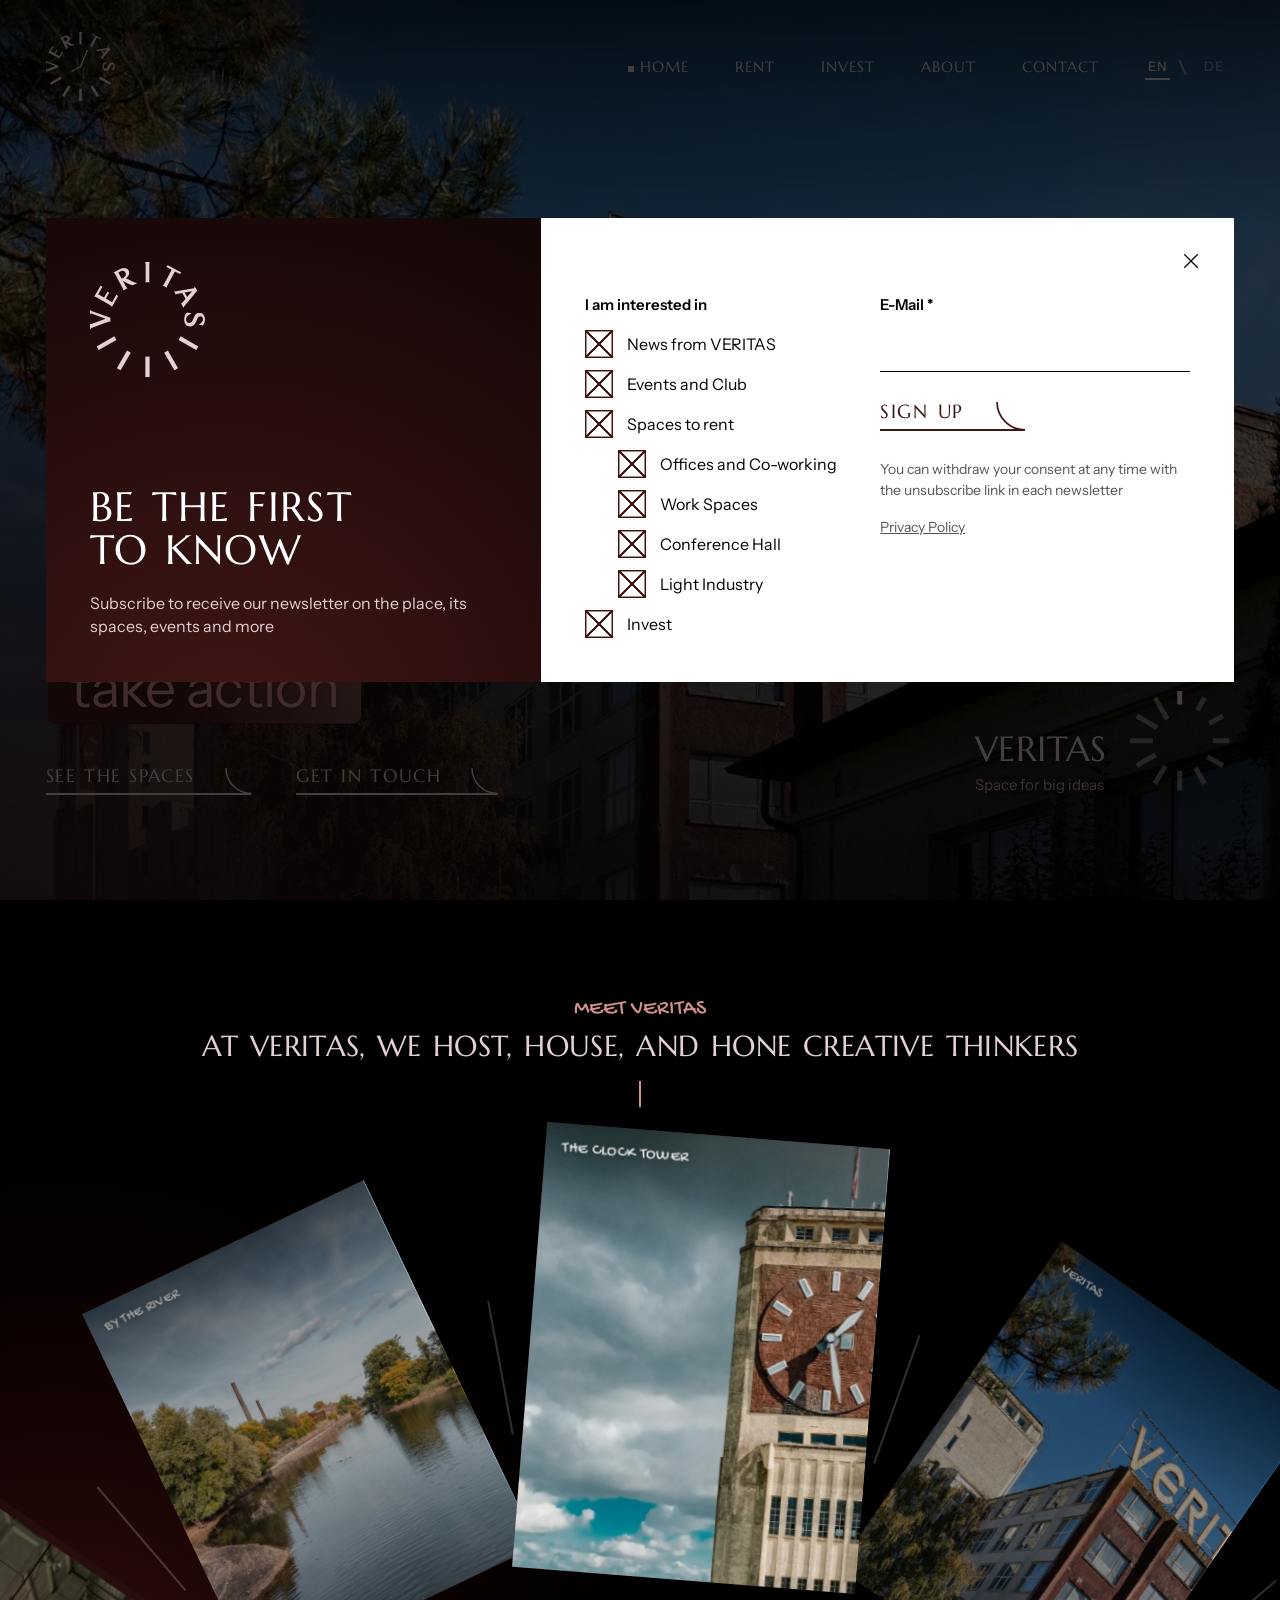
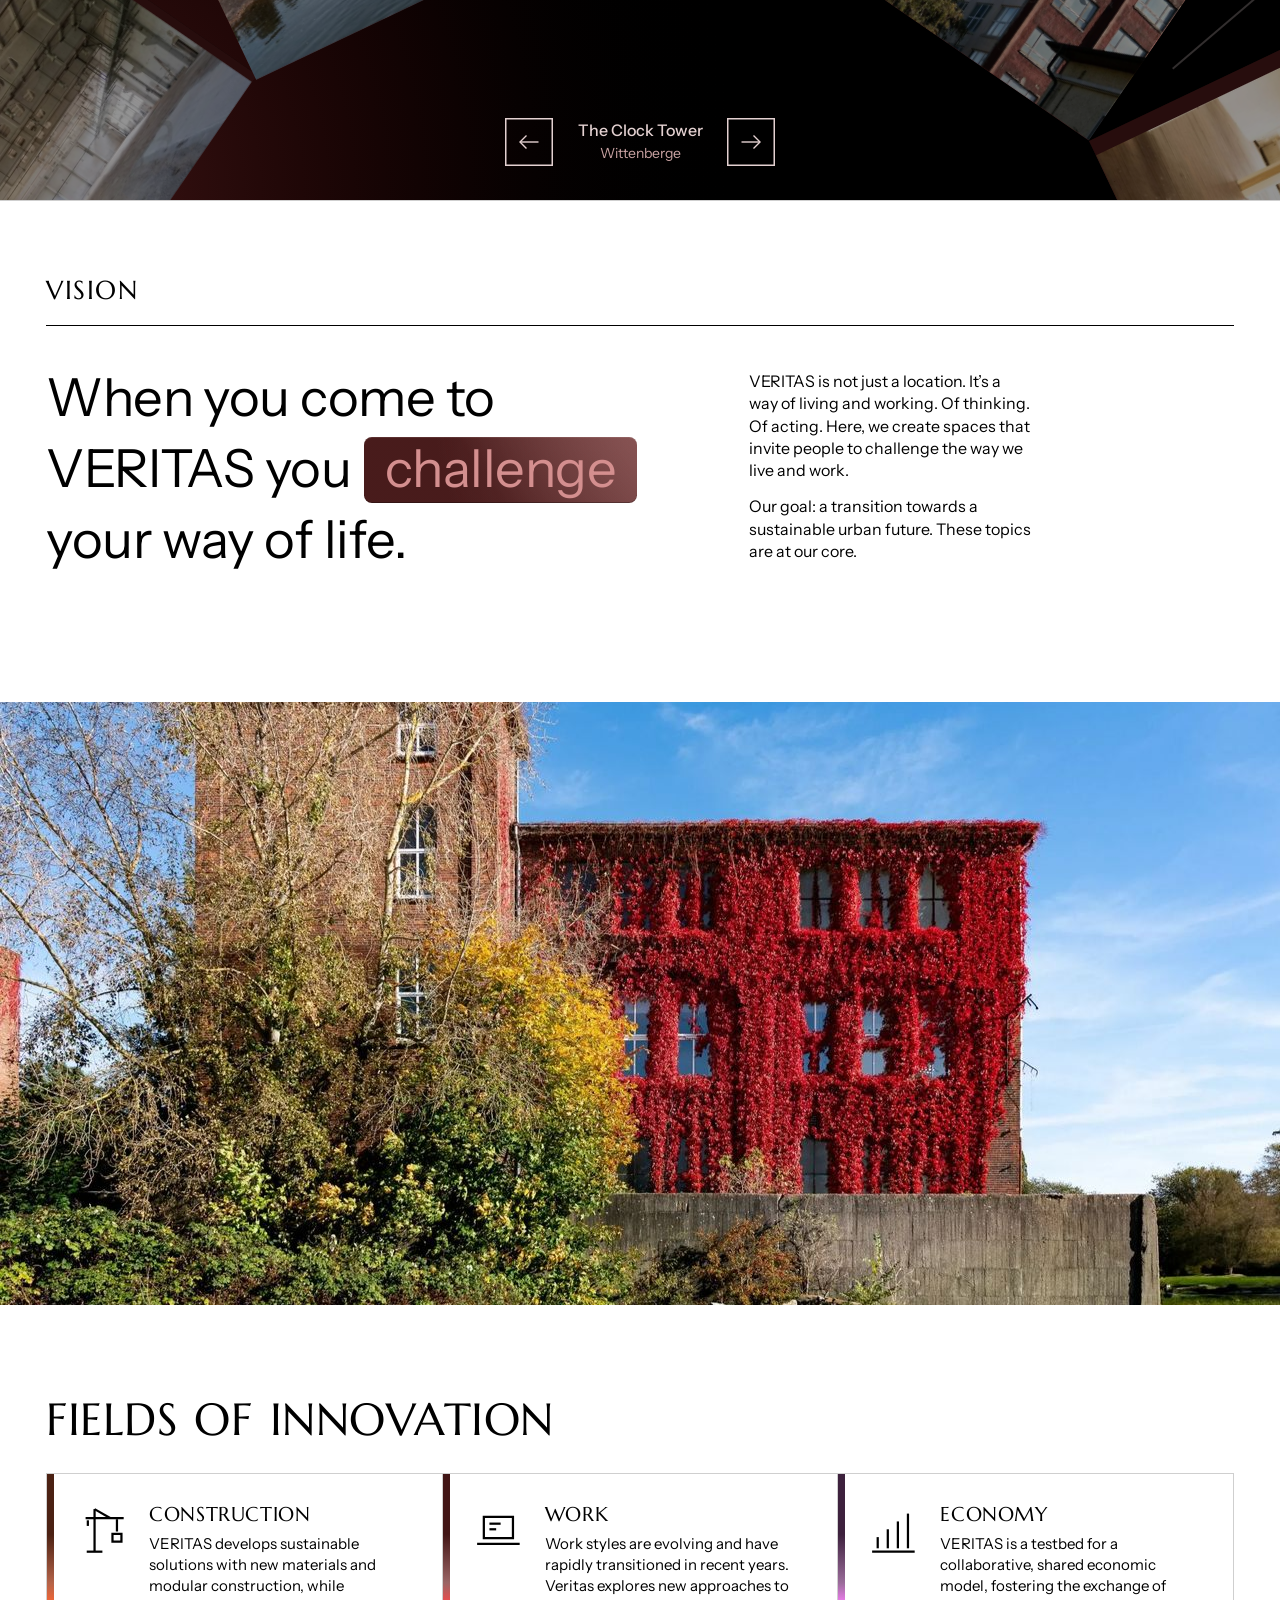
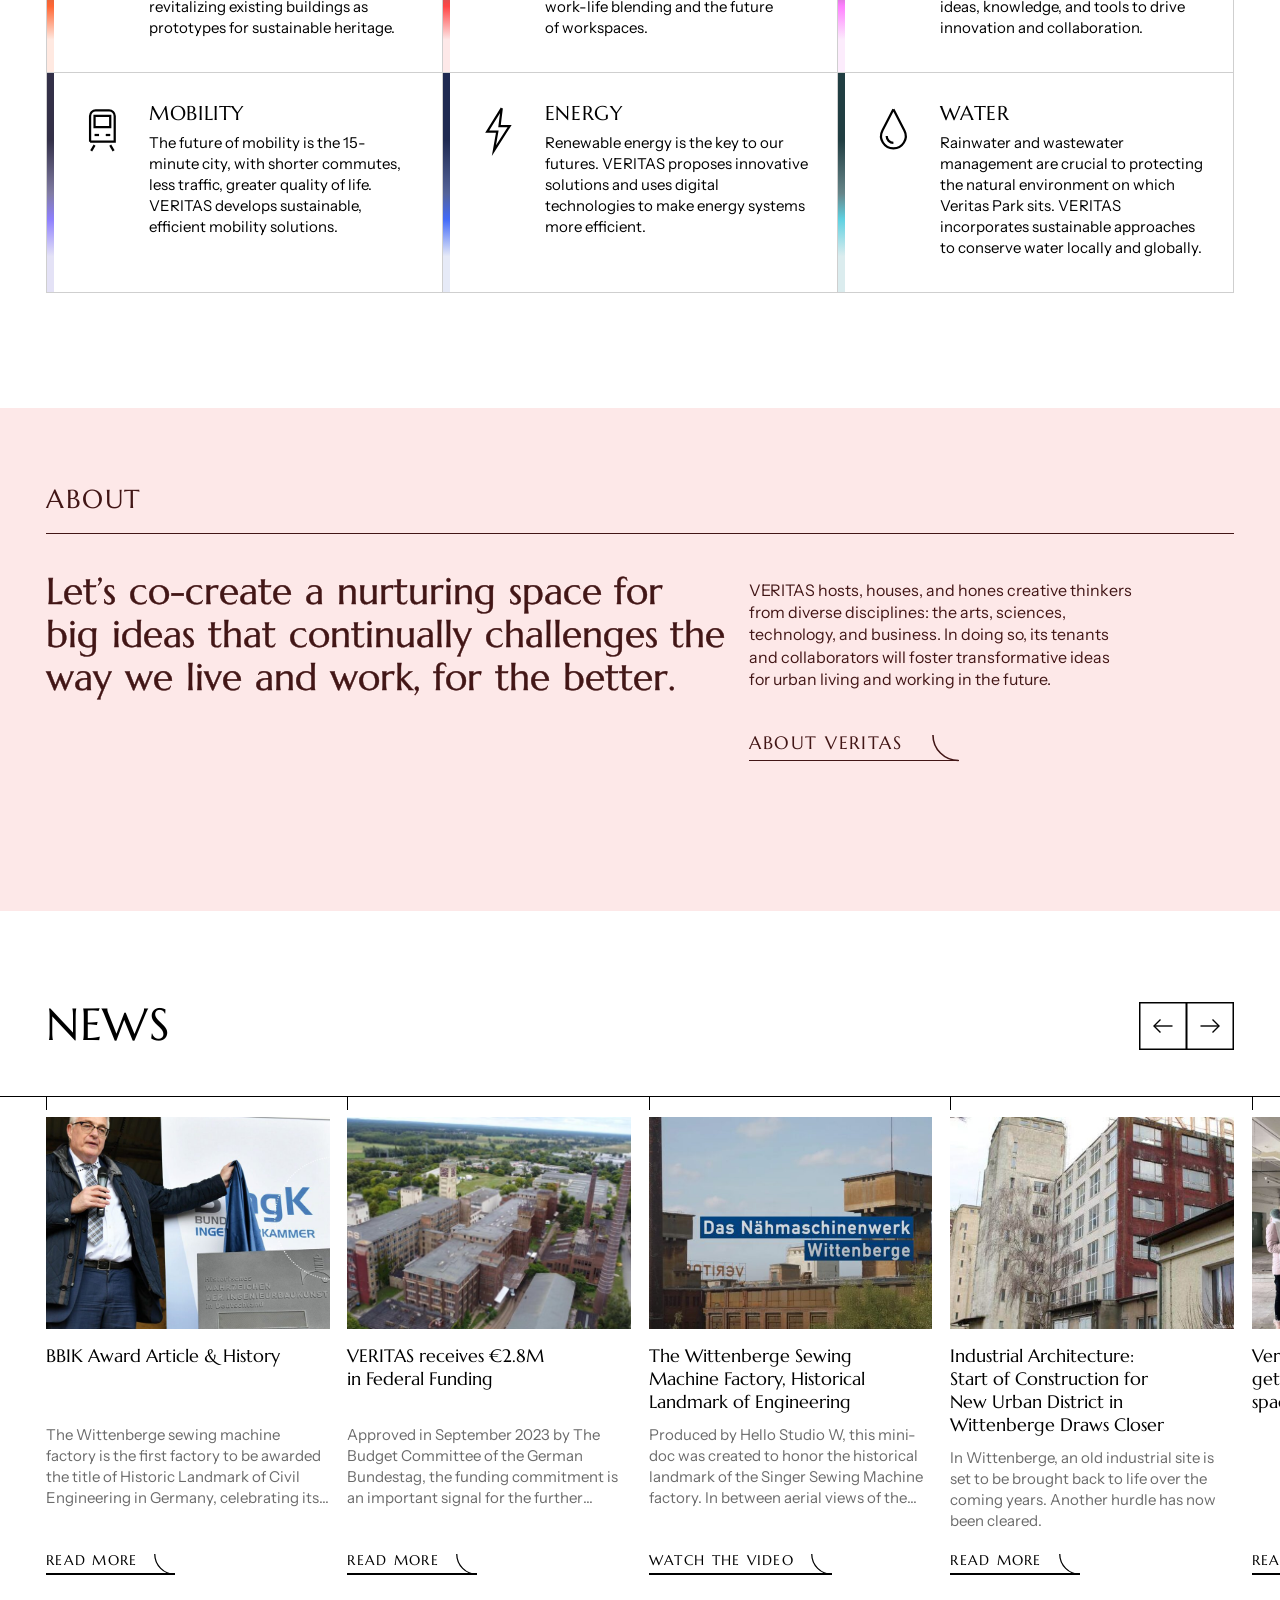
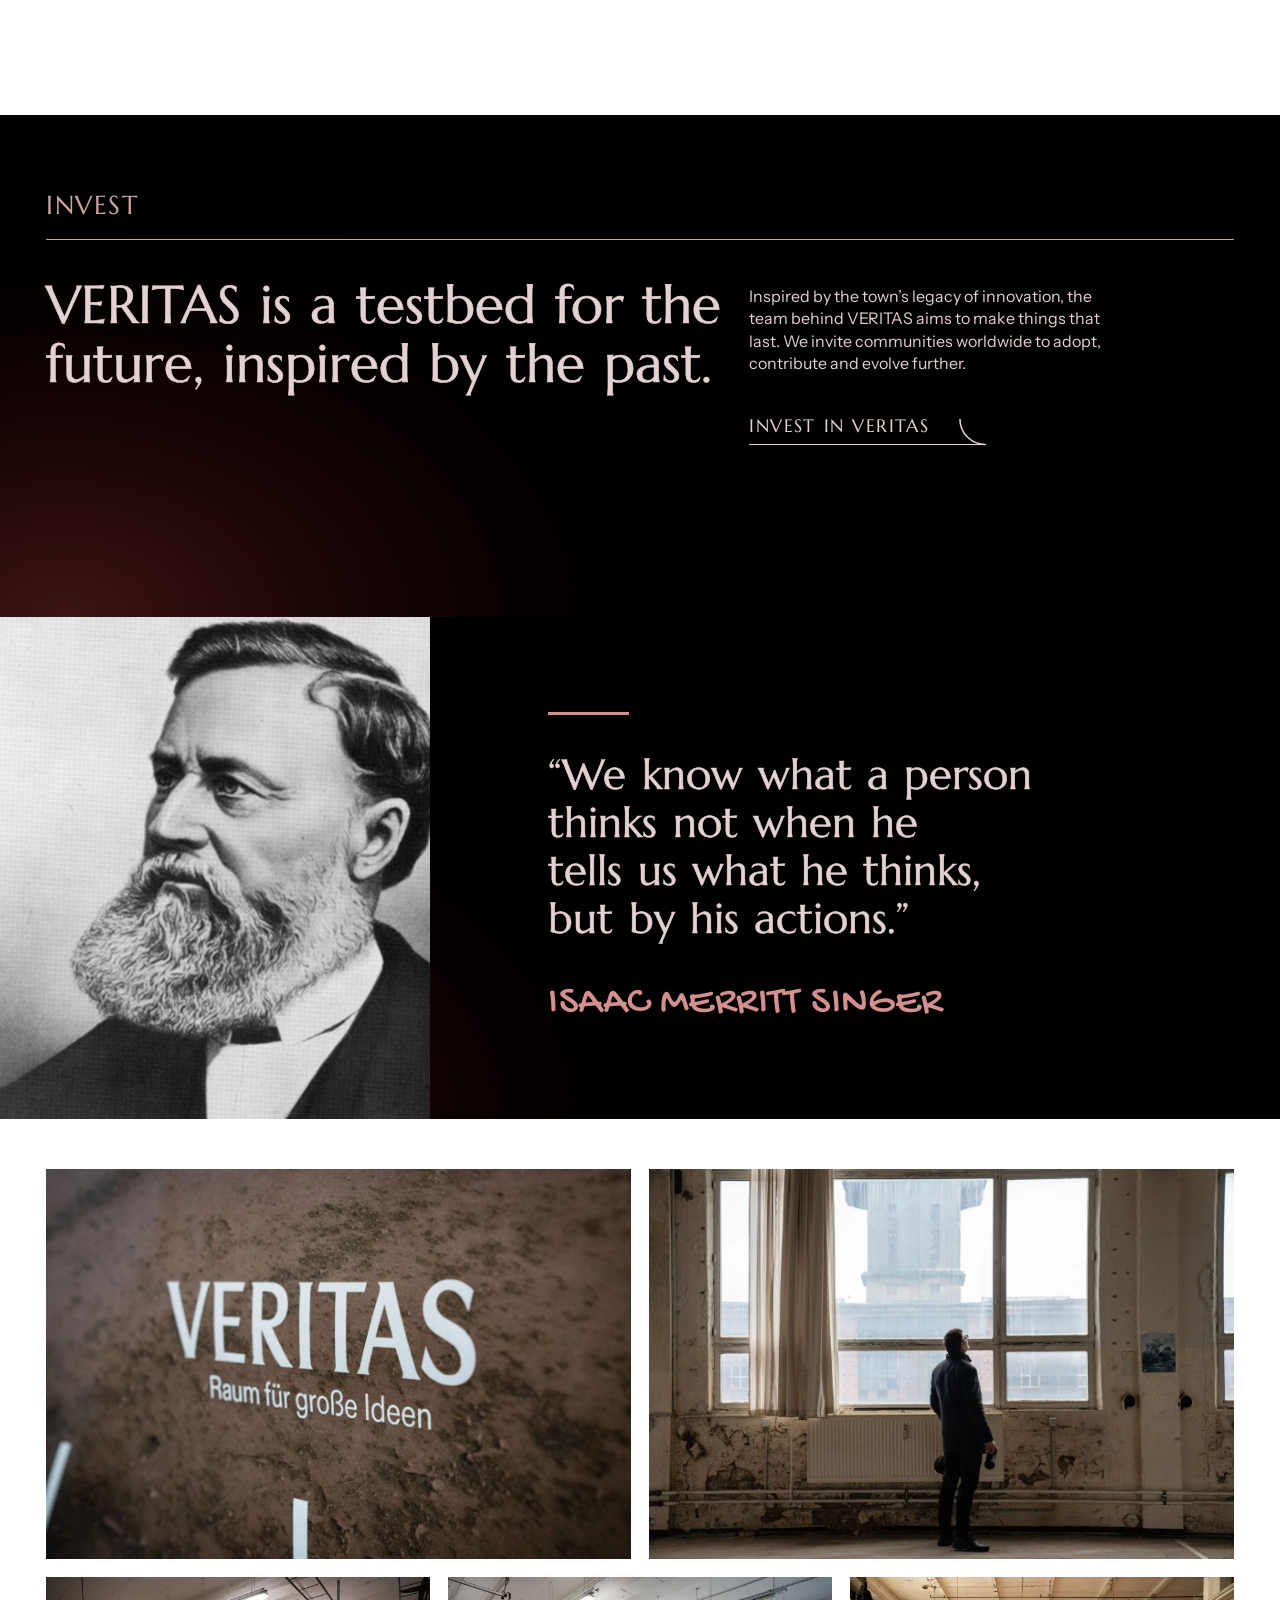
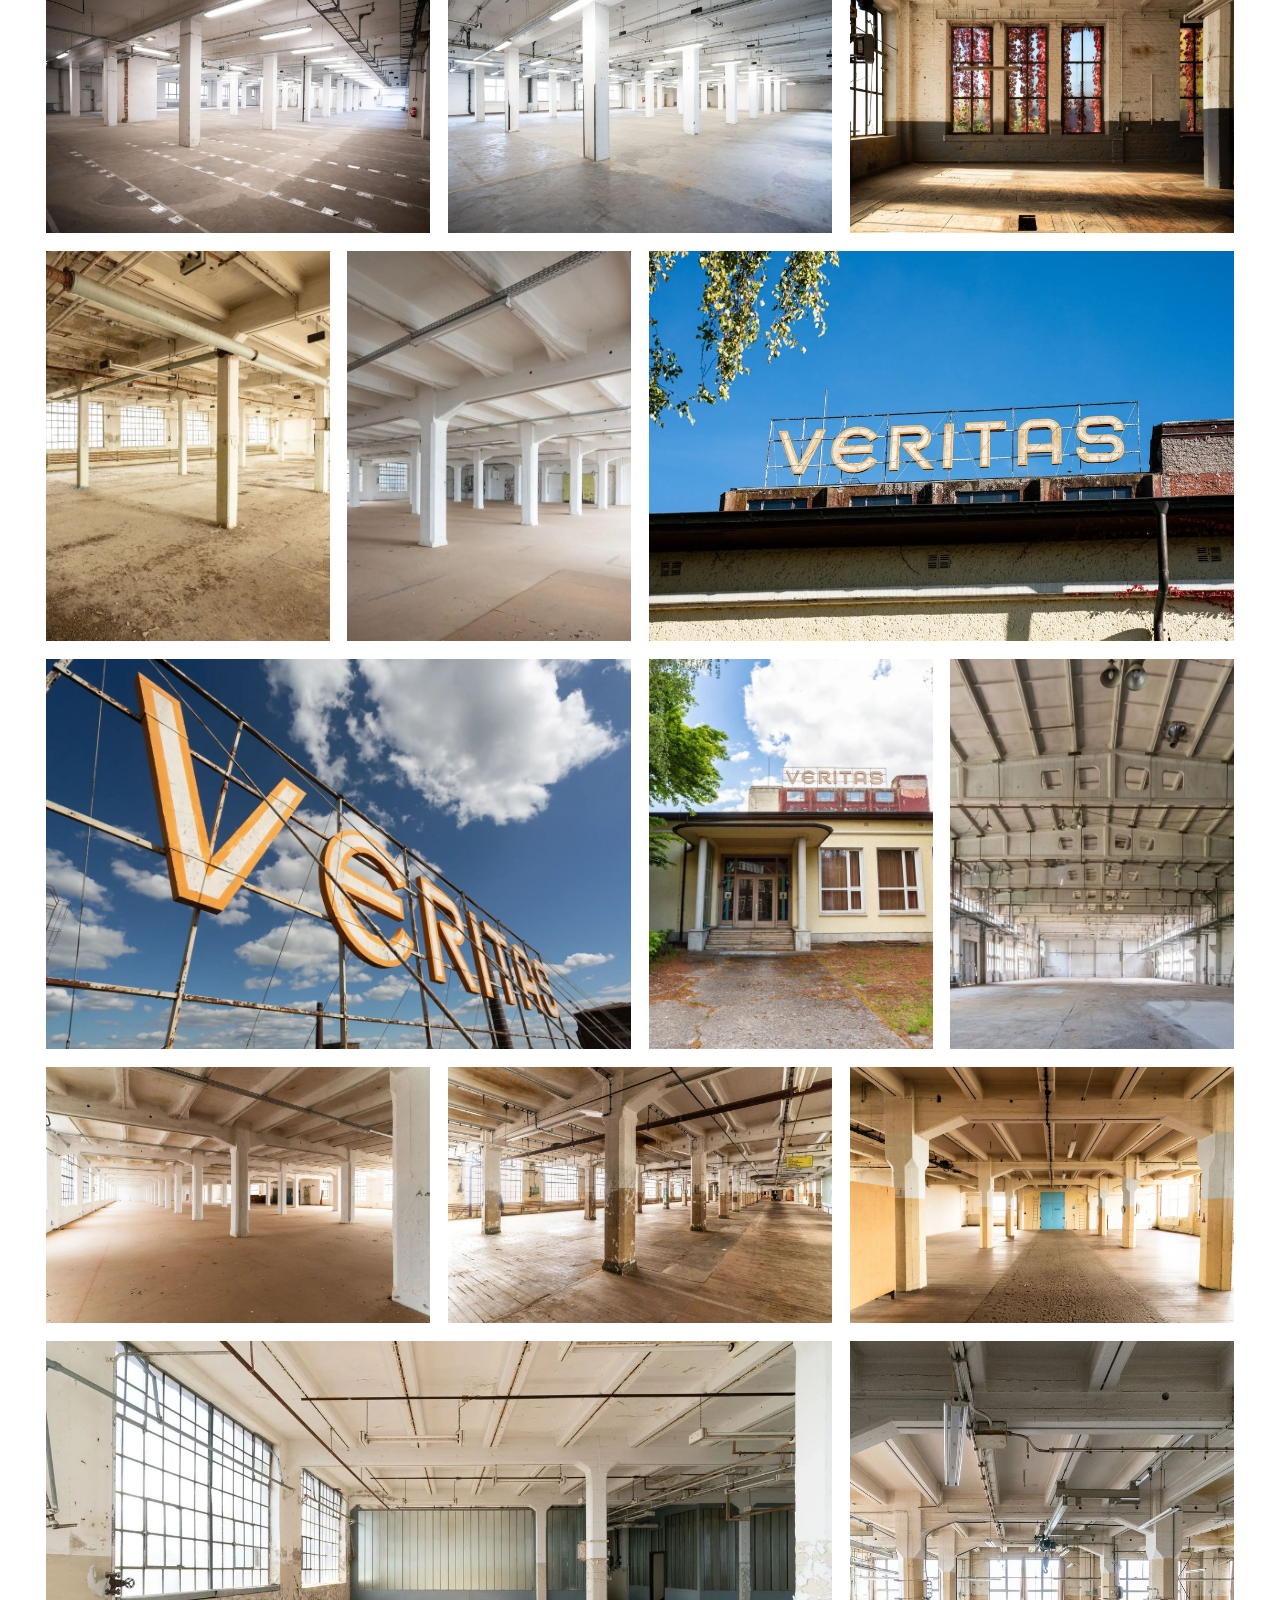
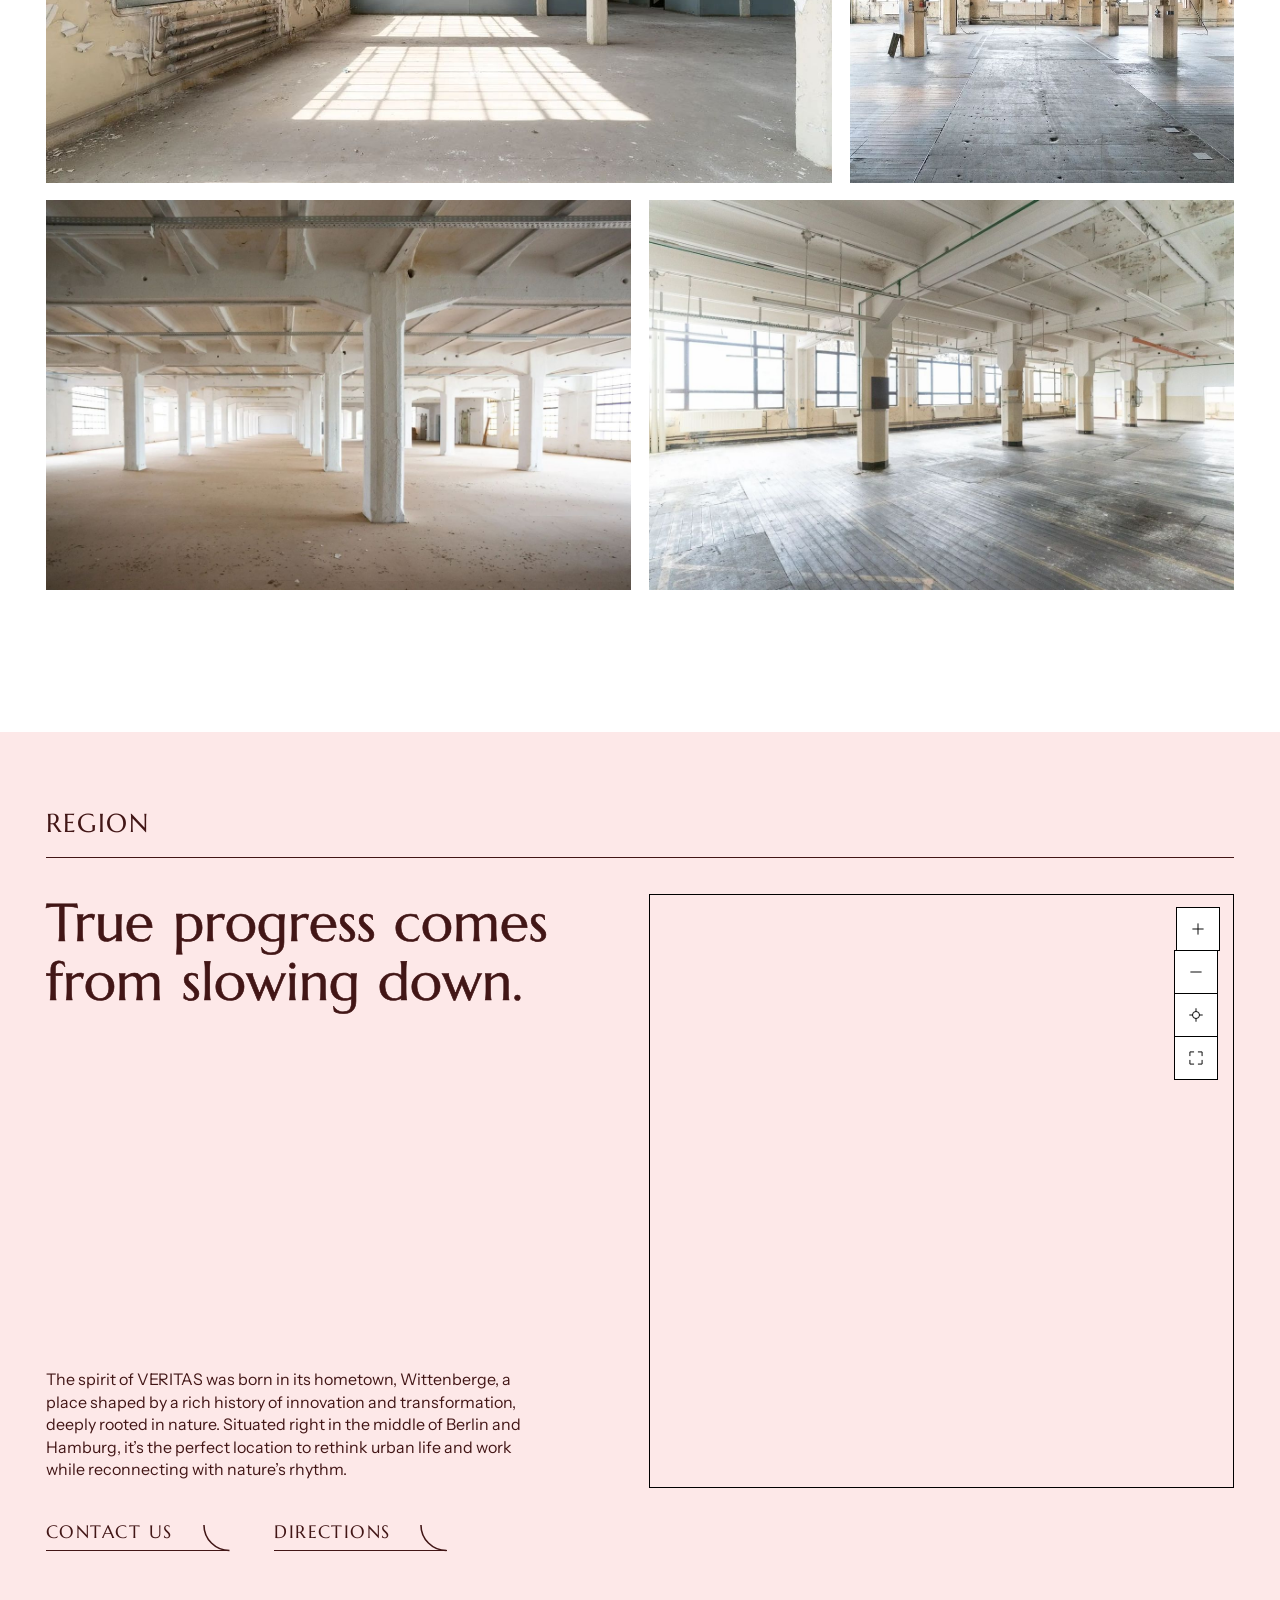
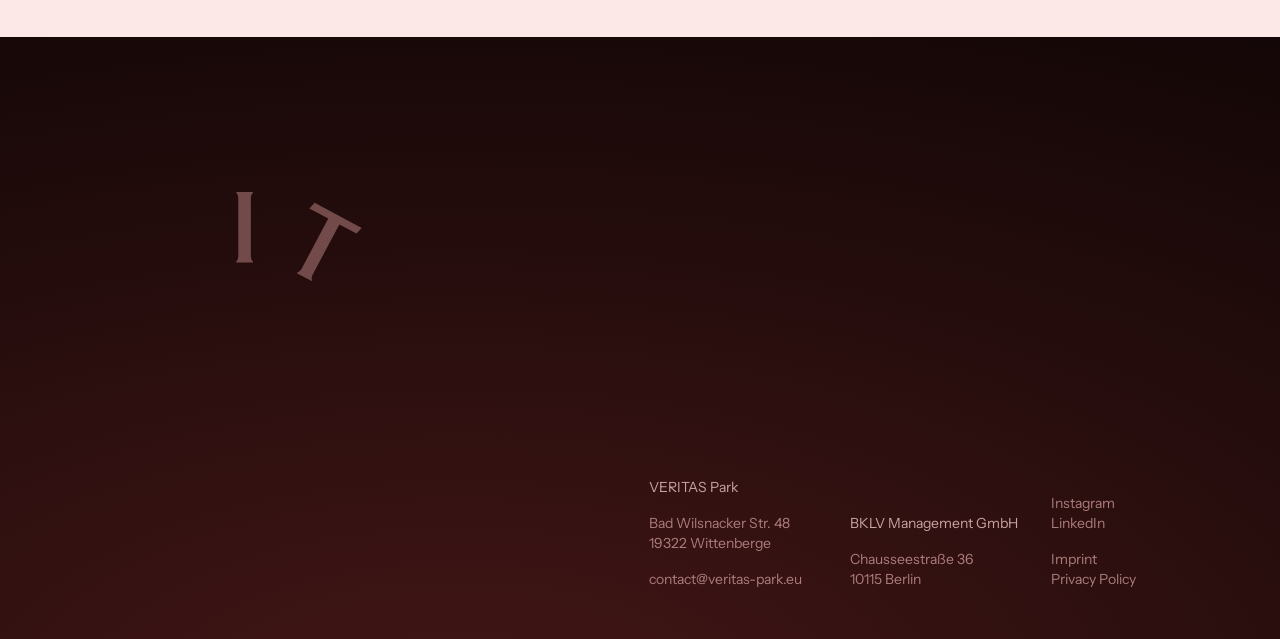
==== commit 5e032ec7: "About: Chaussee36 story before the vision line; lighter dark veil on the clock tower photo" ====
--- a/index.html
+++ b/index.html
@@ -7,7 +7,7 @@
 <meta name="color-scheme" content="light only">
 <title>VERITAS, a place where ideas take action</title>
 <link rel="icon" href="img/favicon.svg">
-<link rel="stylesheet" href="veritas.css?v=73">
+<link rel="stylesheet" href="veritas.css?v=74">
 <script>try{if(sessionStorage.getItem('v-bar')==='b')document.documentElement.classList.add('scrolled')}catch(e){}</script>
 </head>
 <!-- VERITAS, the home page. Written by hand, 22 Nov 2026 (round 3). No build script makes this file.
--- a/veritas.css
+++ b/veritas.css
@@ -875,7 +875,8 @@
 /* "Every step forward starts with a vision": the block is the screen divided by the golden number, the sentence stands on its golden line and takes 61.8 % of the width */
 .call2.gold{min-height:max(420px,61.8vh);min-height:max(420px,61.8svh);grid-template-rows:61.8fr 38.2fr;padding-bottom:0}
 .call2.gold>div{grid-row:1;align-self:end;padding:0 var(--m)}.call2.gold h2{max-width:61.8%;color:#fff}
-.call2.gold::before{background:linear-gradient(90deg,rgba(0,0,0,.82) 0,rgba(0,0,0,.6) 45%,rgba(0,0,0,.2) 100%),linear-gradient(180deg,rgba(0,0,0,.5) 0,rgba(0,0,0,0) 30%),radial-gradient(70% 95% at 0 100%,color-mix(in srgb,var(--h-dark) 72%,transparent) 0,transparent 100%)}
+.call2.gold::before{background:linear-gradient(90deg,rgba(0,0,0,.6) 0,rgba(0,0,0,.36) 45%,rgba(0,0,0,.06) 100%),linear-gradient(180deg,rgba(0,0,0,.3) 0,rgba(0,0,0,0) 30%),radial-gradient(70% 95% at 0 100%,color-mix(in srgb,var(--h-dark) 48%,transparent) 0,transparent 100%)}
+.call2.gold h2{text-shadow:0 1px 26px rgba(0,0,0,.45)}
 
 /* the cycle of the About page: drawn line by line, then it keeps turning (the drawing: ../sources/cycle_svg.py) */
 .cycle-fig{margin:0 auto;width:86%;padding-top:clamp(44px,4.6vw,84px)}
@@ -920,7 +921,7 @@
   /* at the foot of the page the strip of the header takes the ground of the foot: no black band above it */
   .scrolled.at-end .head.on-dark::before{background:color-mix(in srgb,var(--h-dark) 24%,#000)}
   /* "Every step forward": on a phone the sentence crosses the whole picture, so the veil is deep across the whole width, not only on the left */
-  .call2.gold::before{background:linear-gradient(90deg,rgba(0,0,0,.84) 0,rgba(0,0,0,.72) 55%,rgba(0,0,0,.56) 100%),linear-gradient(180deg,rgba(0,0,0,.4) 0,rgba(0,0,0,0) 30%)}
+  .call2.gold::before{background:linear-gradient(90deg,rgba(0,0,0,.66) 0,rgba(0,0,0,.52) 55%,rgba(0,0,0,.38) 100%),linear-gradient(180deg,rgba(0,0,0,.3) 0,rgba(0,0,0,0) 30%)}
 }
 
 
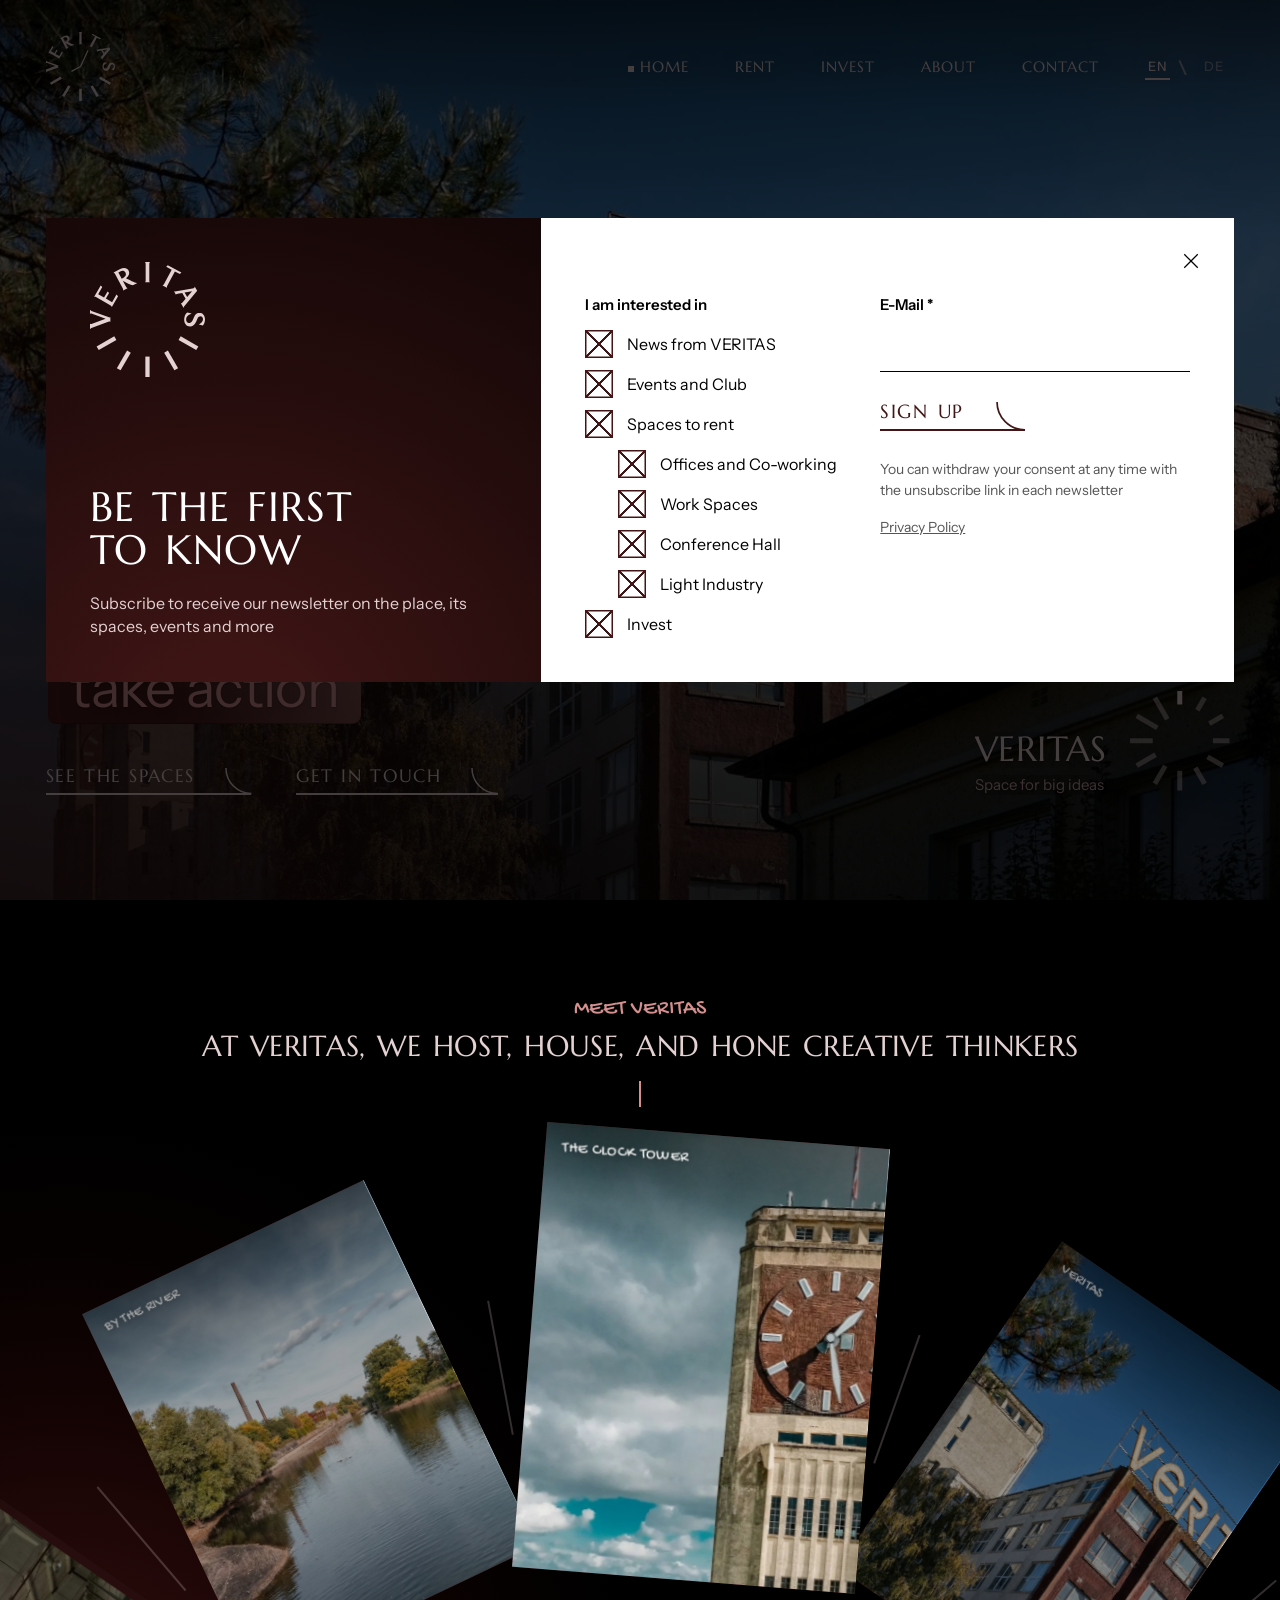
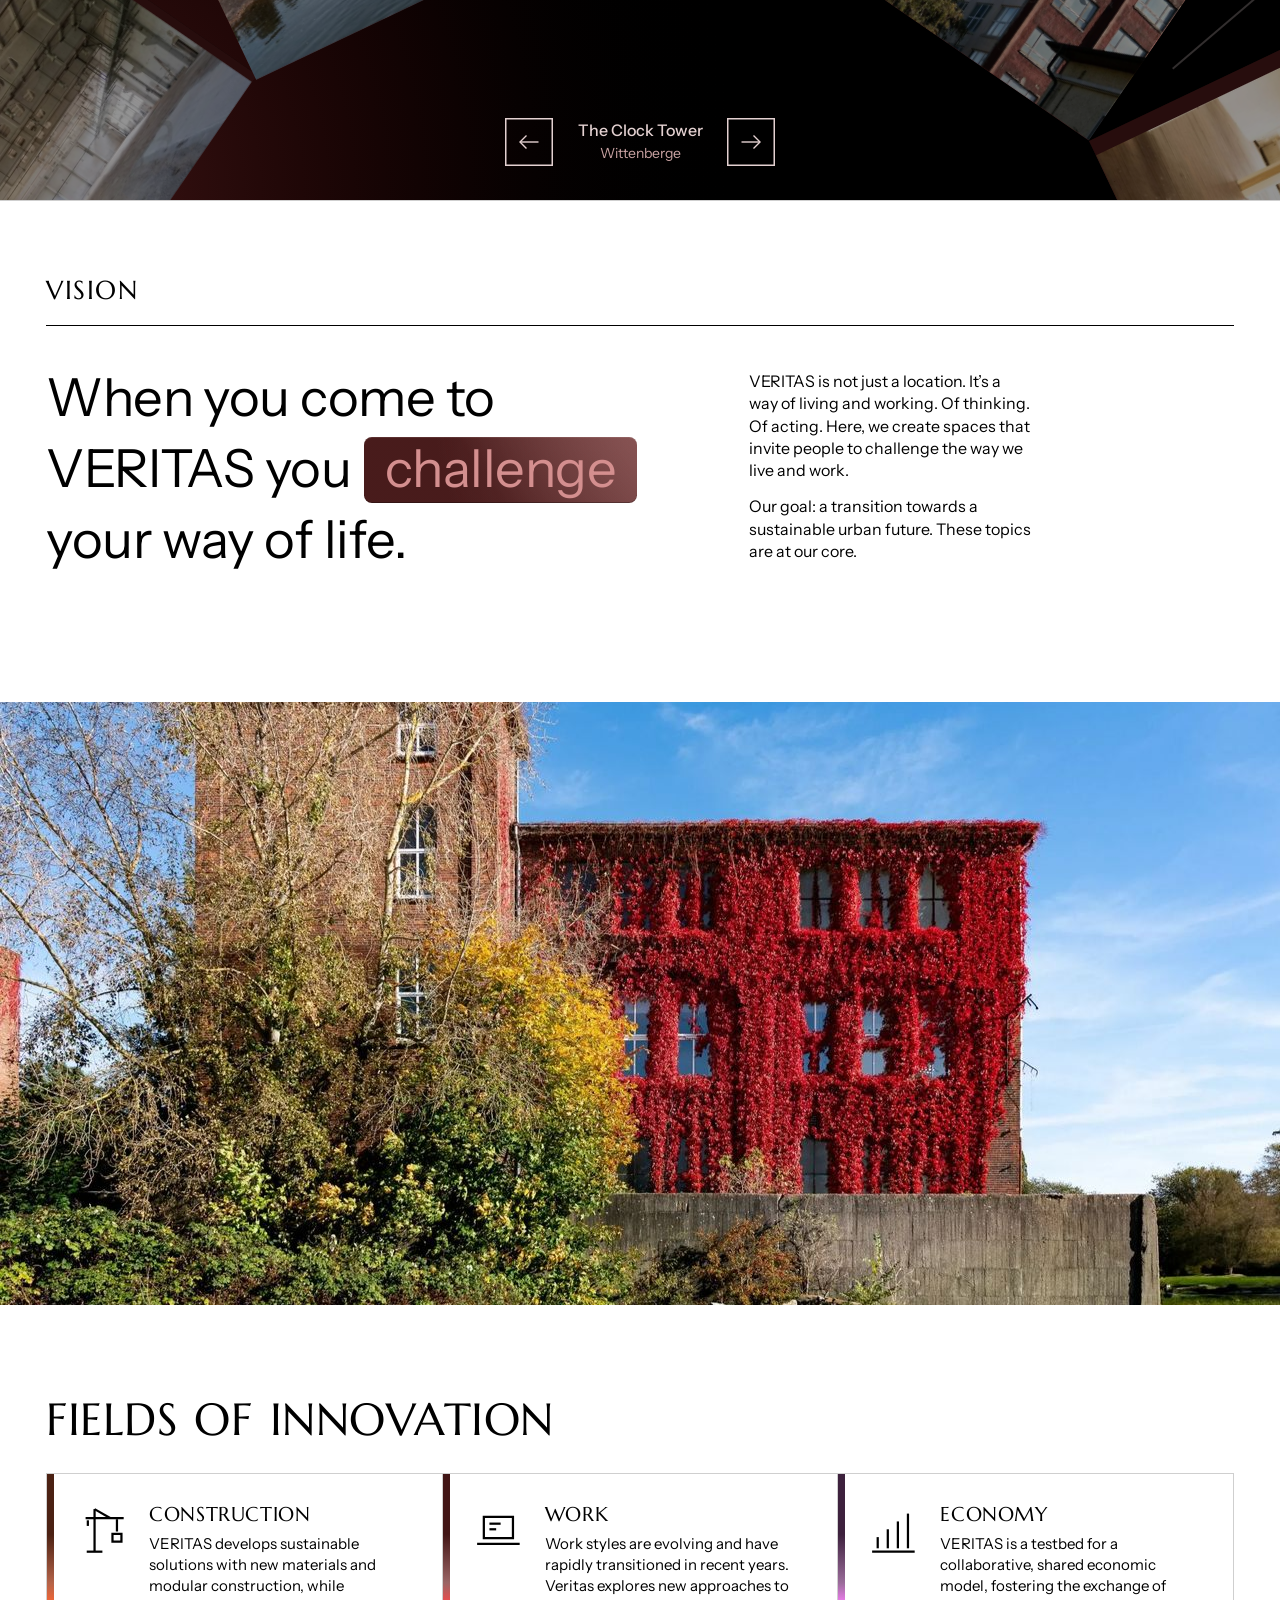
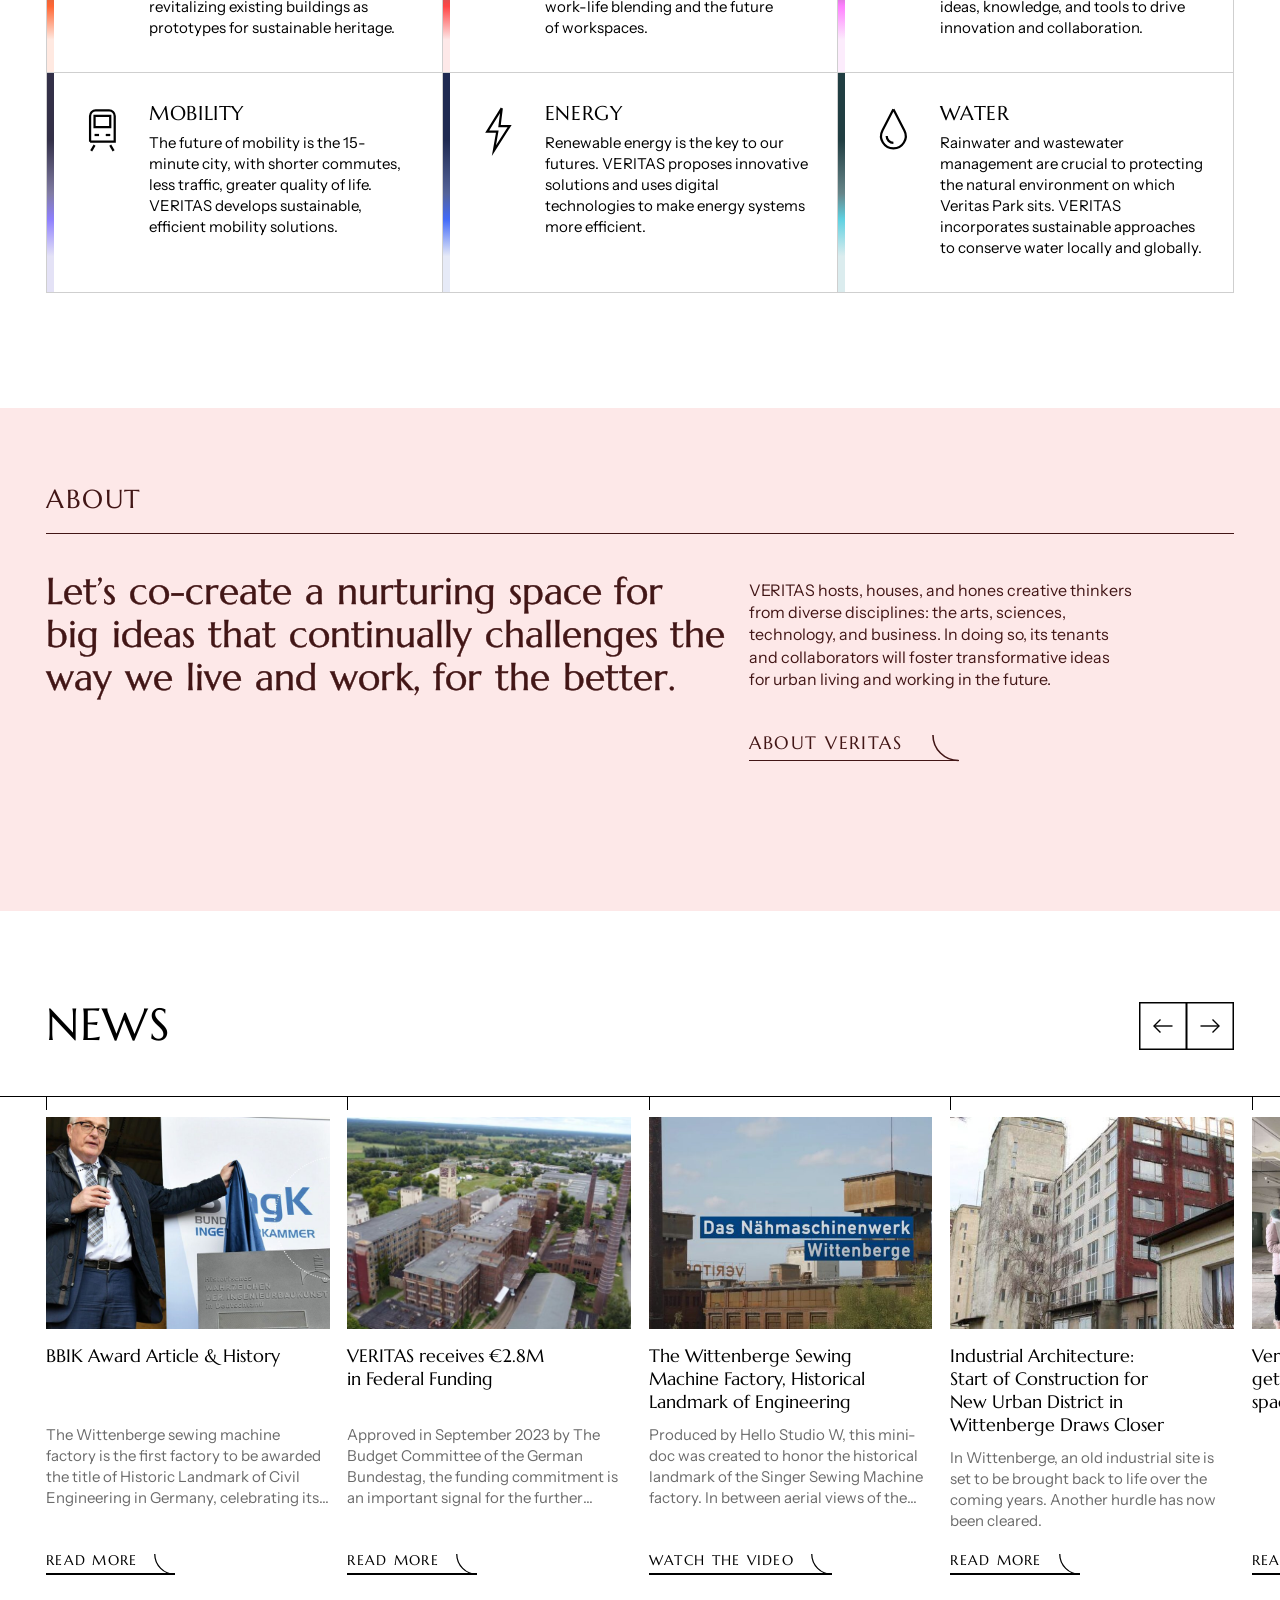
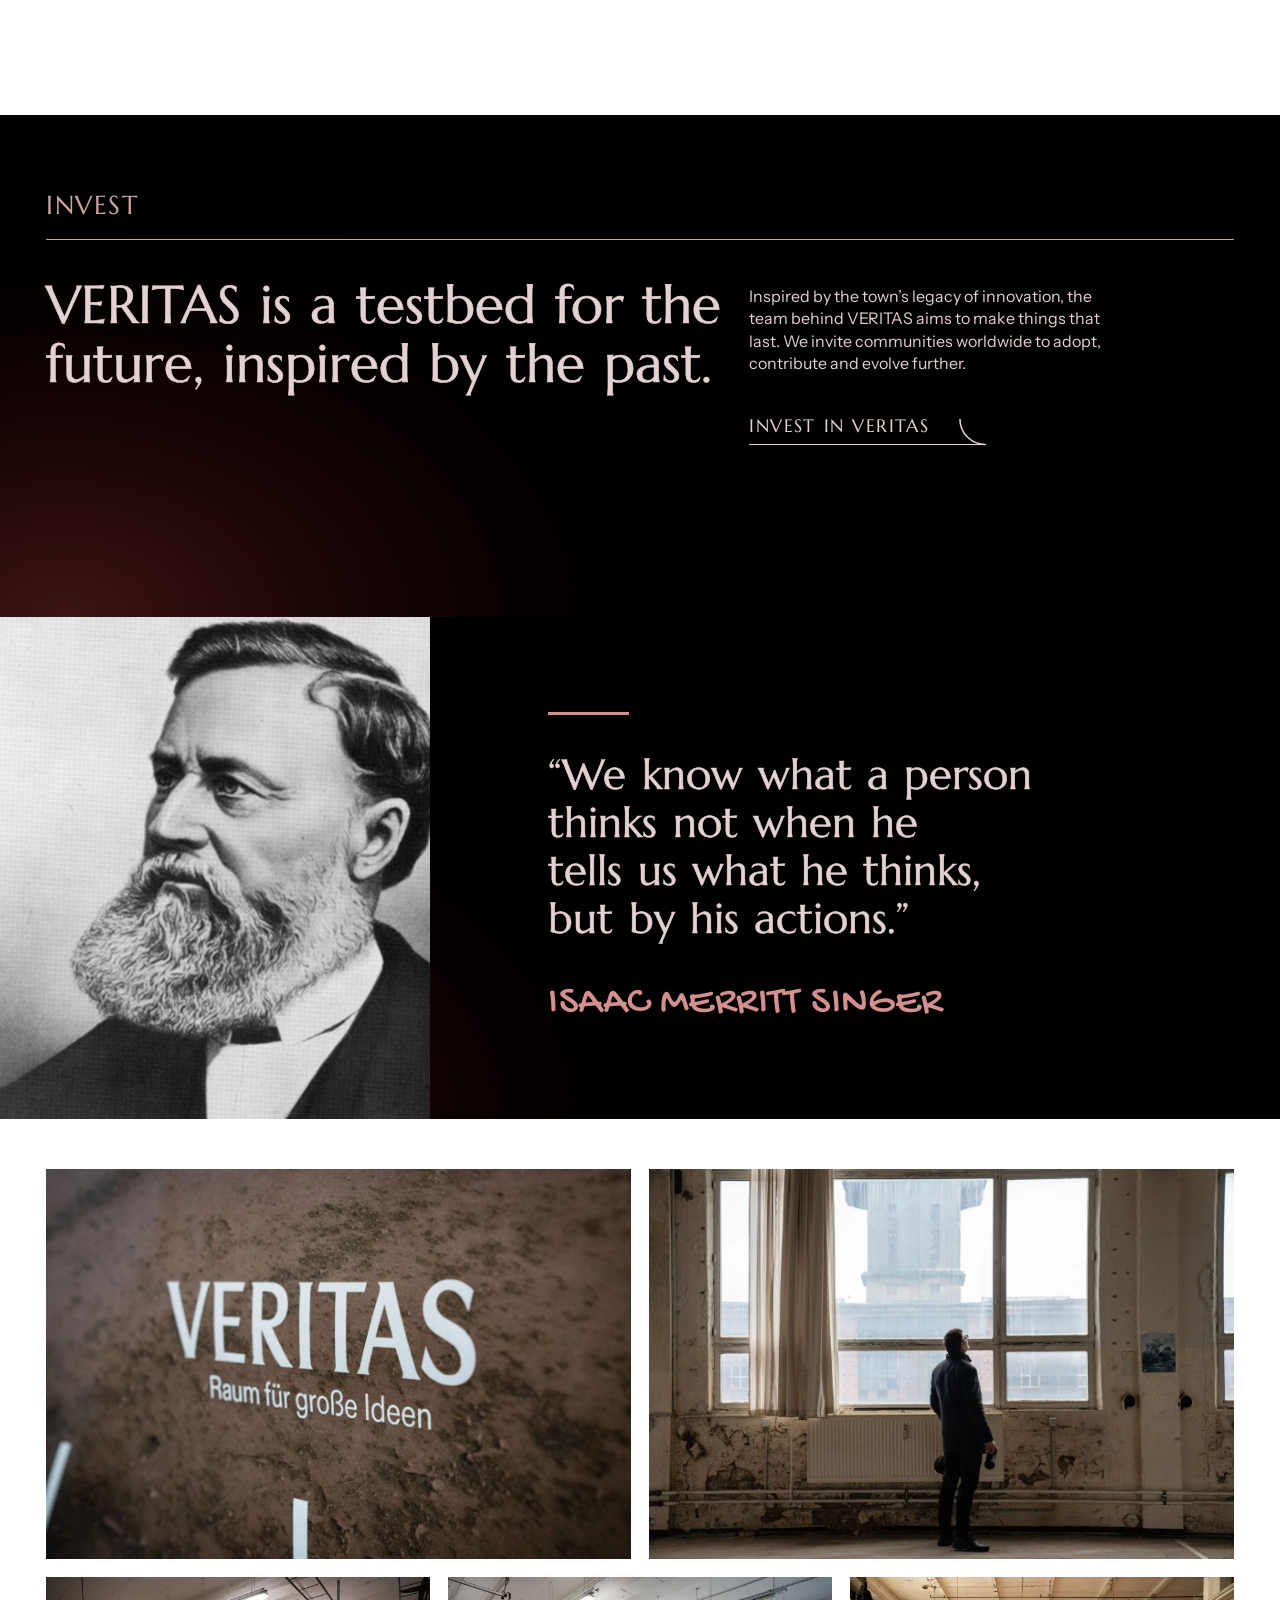
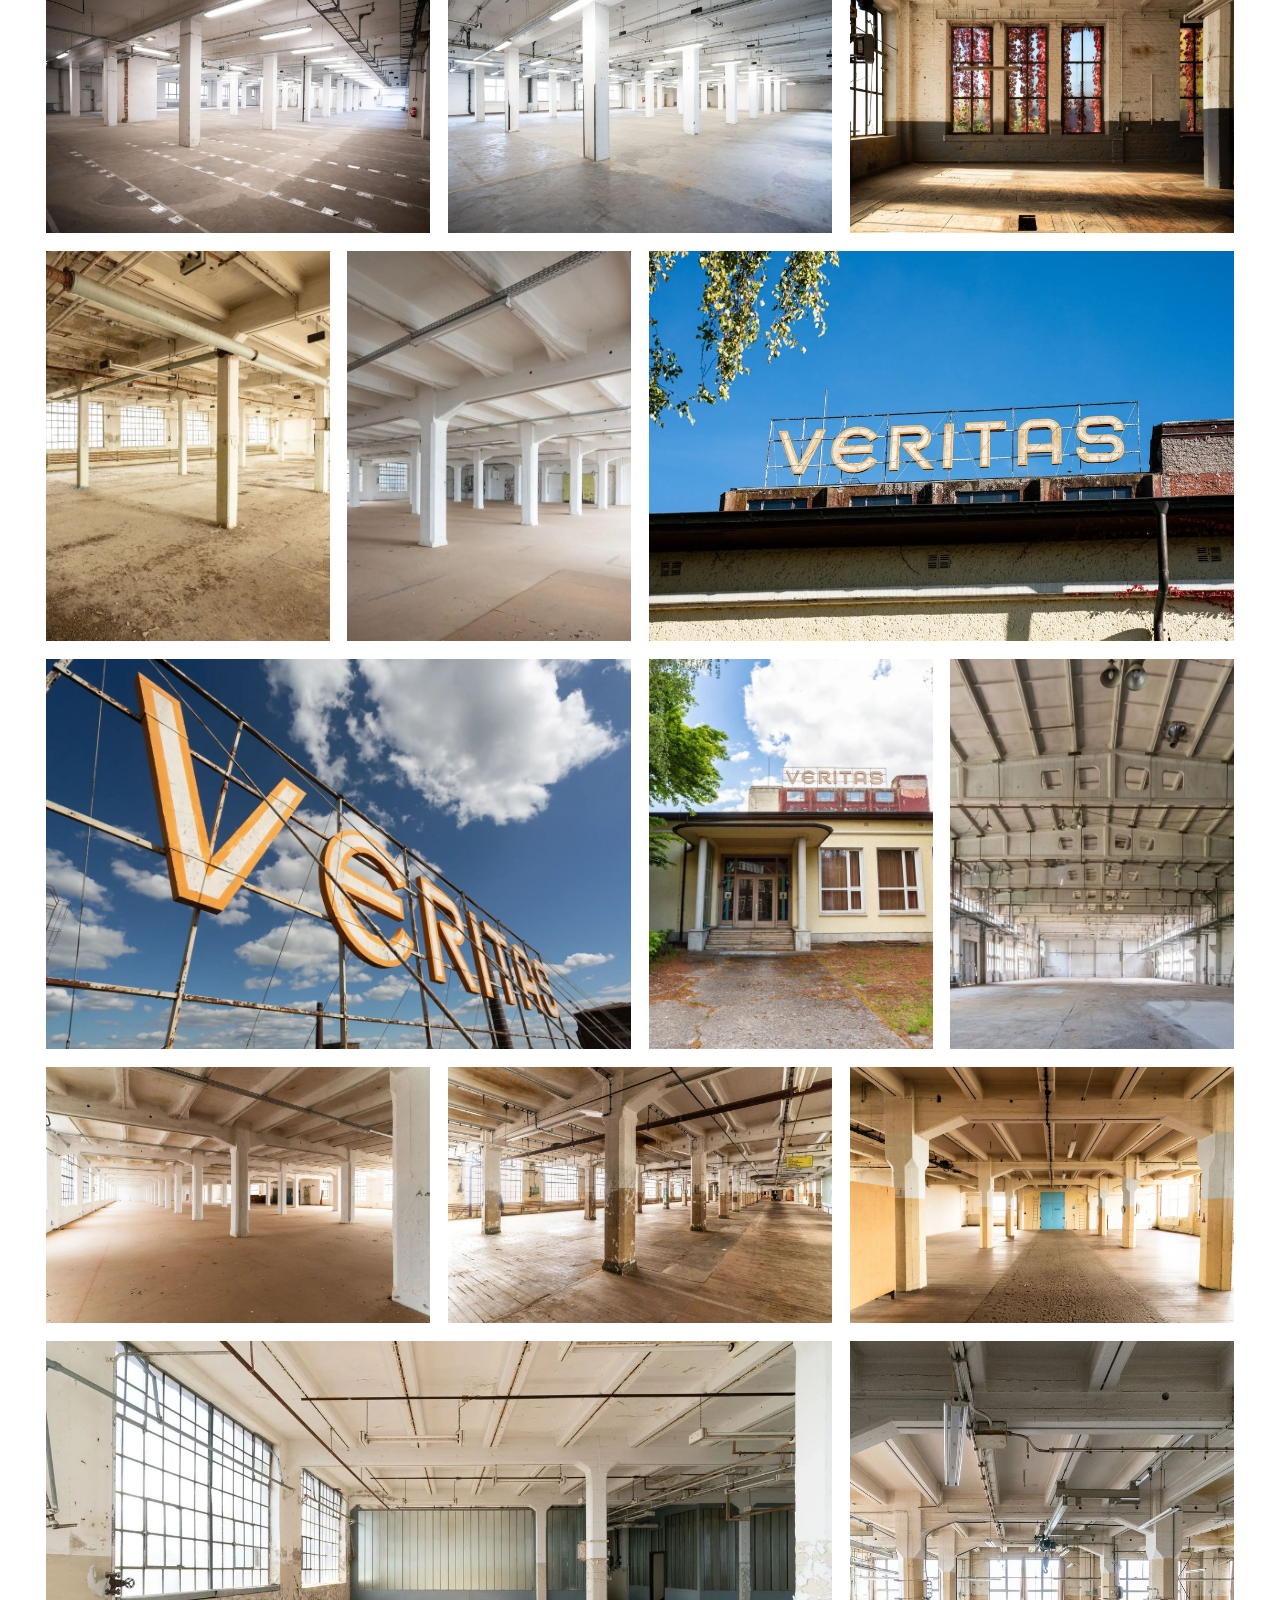
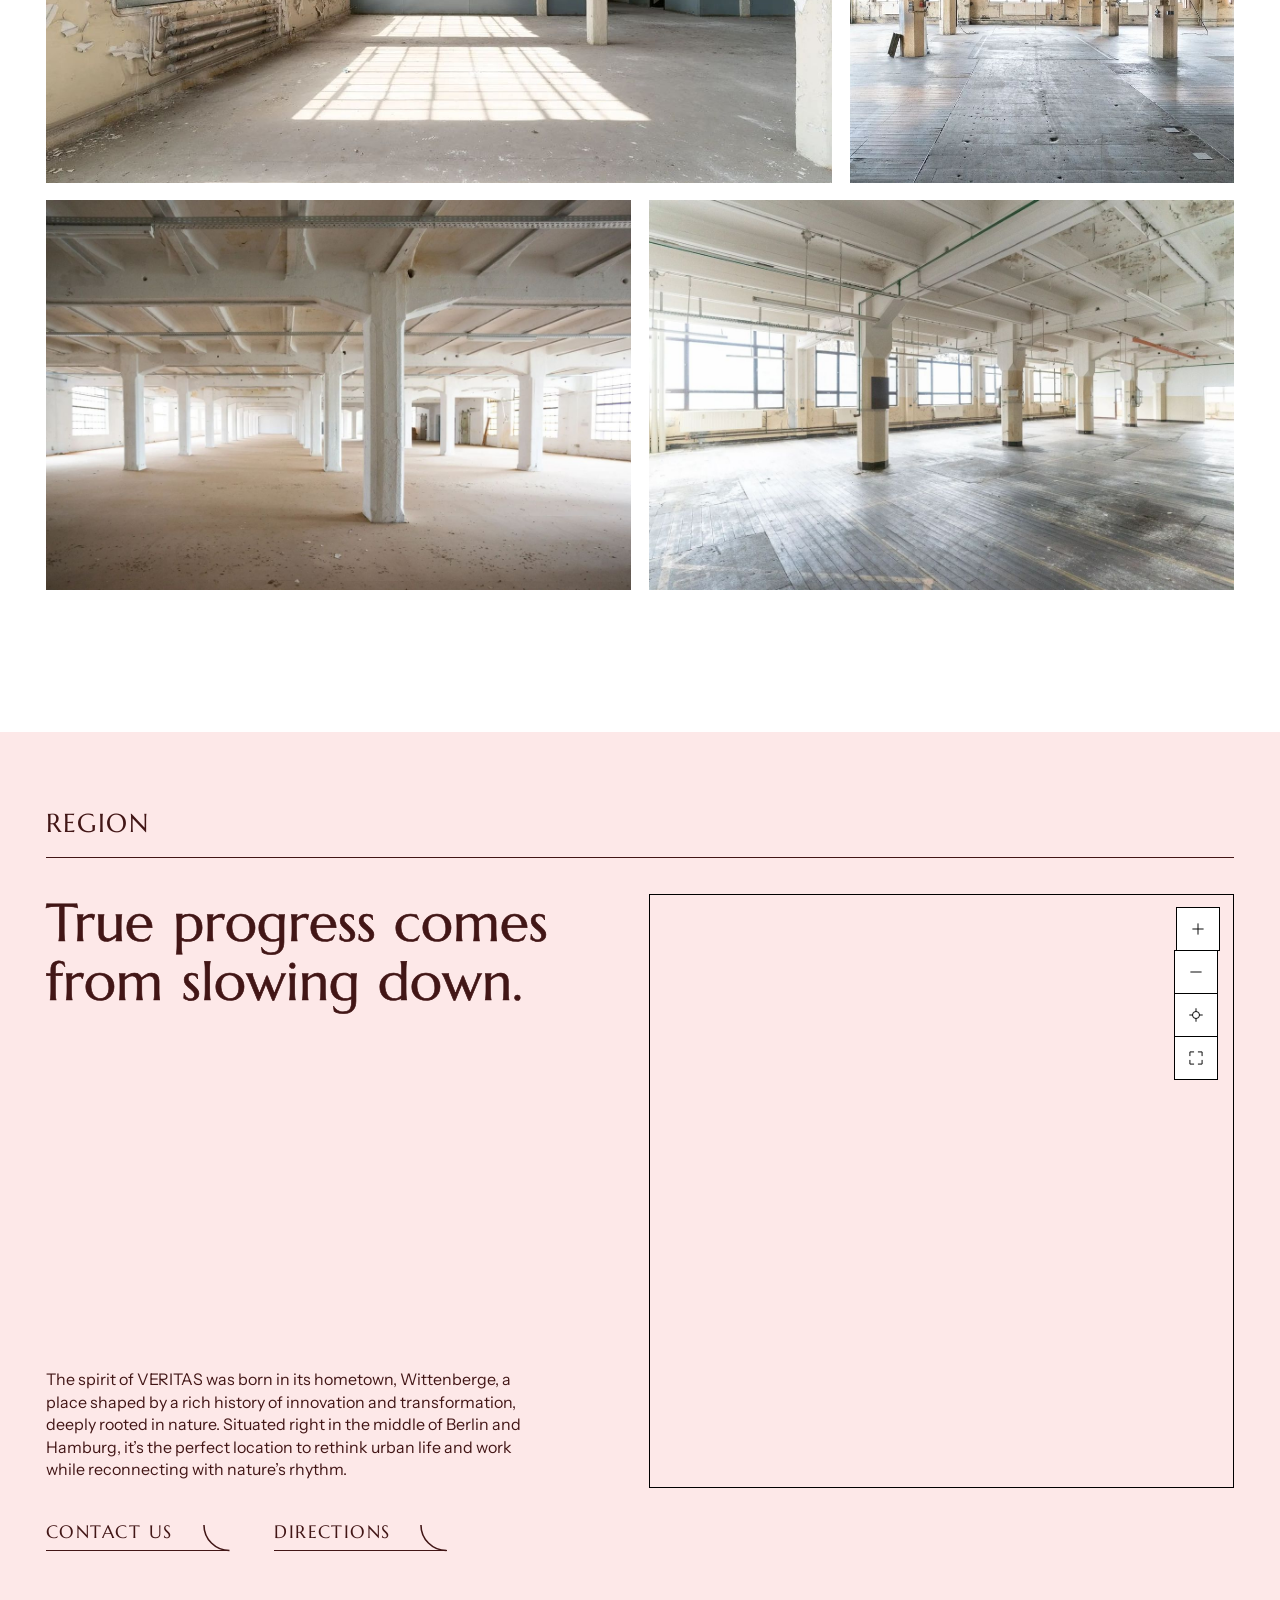
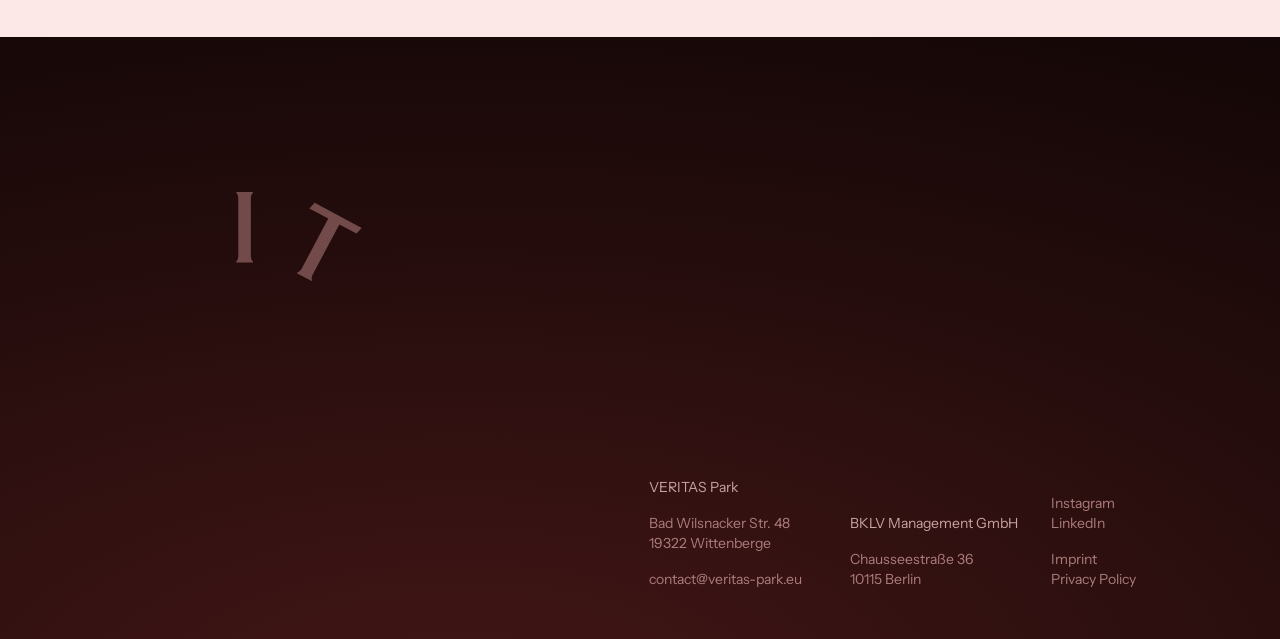
==== commit d9074b19: "Opened picture closes back onto its real place, quicker, caption leaves at once, no close on trackpa" ====
--- a/index.html
+++ b/index.html
@@ -7,7 +7,7 @@
 <meta name="color-scheme" content="light only">
 <title>VERITAS, a place where ideas take action</title>
 <link rel="icon" href="img/favicon.svg">
-<link rel="stylesheet" href="veritas.css?v=74">
+<link rel="stylesheet" href="veritas.css?v=77">
 <script>try{if(sessionStorage.getItem('v-bar')==='b')document.documentElement.classList.add('scrolled')}catch(e){}</script>
 </head>
 <!-- VERITAS, the home page. Written by hand, 22 Nov 2026 (round 3). No build script makes this file.
@@ -252,7 +252,7 @@
   </div>
 </footer>
 
-<script src="veritas.js?v=60"></script>
+<script src="veritas.js?v=61"></script>
 <script src="symbol.js?v=43"></script>
 <script src="de.js?v=31"></script>
 <script src="i18n.js?v=49" defer></script>
--- a/veritas.css
+++ b/veritas.css
@@ -1060,3 +1060,17 @@
   .nav .sign{font-size:clamp(26px,8vw,34px)}
   .nav .foot{margin-top:0}
 }
+
+/* the newsletter card on a phone: compact, the whole card in one screen */
+@media(max-width:820px){
+  .nl-side{padding:16px 18px;gap:14px}.nl-logo{width:44px}.nl-head b{font-size:21px;margin-bottom:.25em}.nl-head span{font-size:13px;line-height:1.35}
+  .nl-main{padding:18px 18px 20px;row-gap:18px}.nl-x{width:38px;height:38px;right:8px;top:8px}
+  .nl-pick{gap:7px}.nl-pick legend,.nl-mail>span{margin-bottom:8px;font-size:13px}
+  .nl-c{font-size:15px;gap:10px}.nl-c i{width:20px;height:20px}.nl-c.sub{padding-left:26px}
+  .nl-send{gap:14px}.nl-mail input{font-size:17px;padding:.3em 0 .35em}.nl-go{font-size:16px}
+  .nl-send p,.nl-send a{font-size:12px}
+}
+@media(max-width:820px){.nl-pick{grid-template-columns:1fr 1fr;column-gap:10px}.nl-pick legend{grid-column:1/-1}.nl-c{grid-column:1/-1}.nl-c.sub{grid-column:auto;padding-left:0}.nl-c.sub span{white-space:normal}.nl-side{flex-direction:row;align-items:center}}
+/* closing an opened picture: its name and its cross leave at once, they do not linger over the page */
+.lb:not(.on) figcaption,.lb:not(.on) .round{transition:opacity .12s;opacity:0}
+@media(max-width:820px){.nl-c.sub span{white-space:nowrap}.nl-c.sub{font-size:13.5px;gap:8px}}
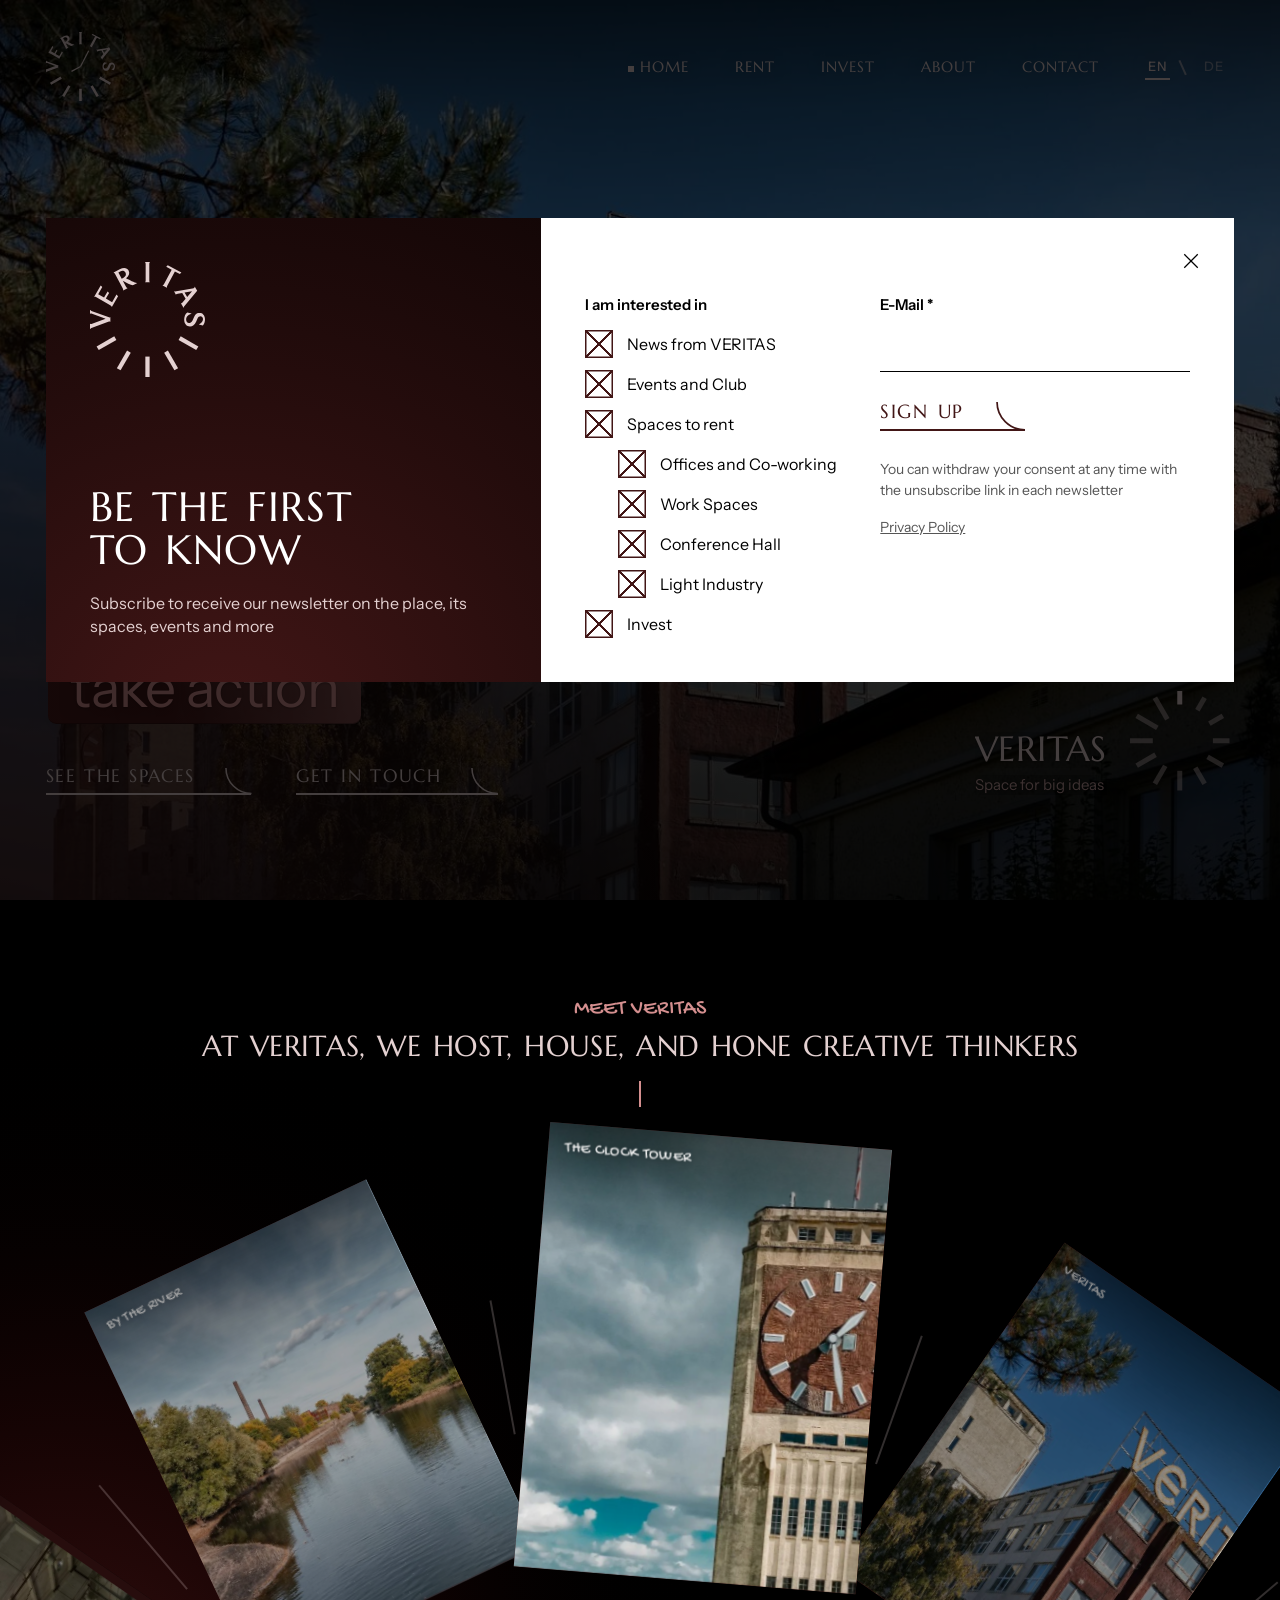
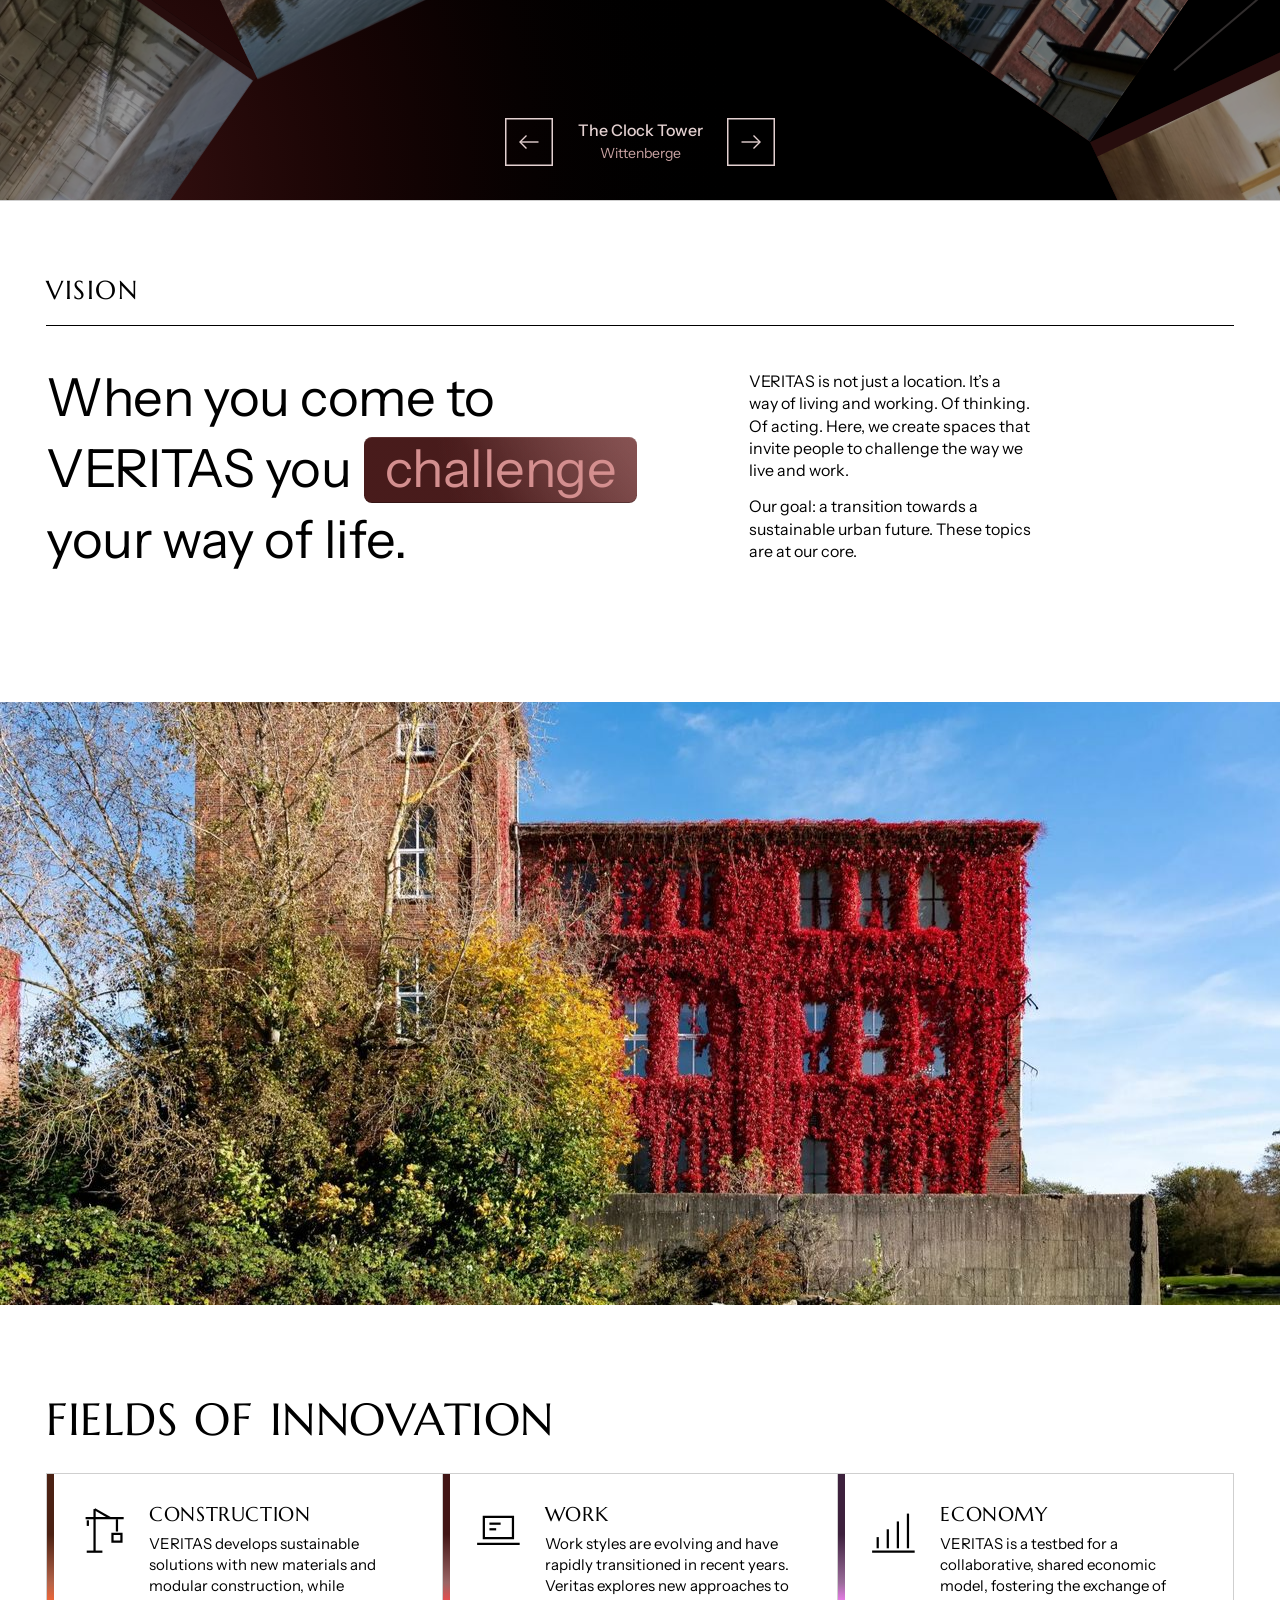
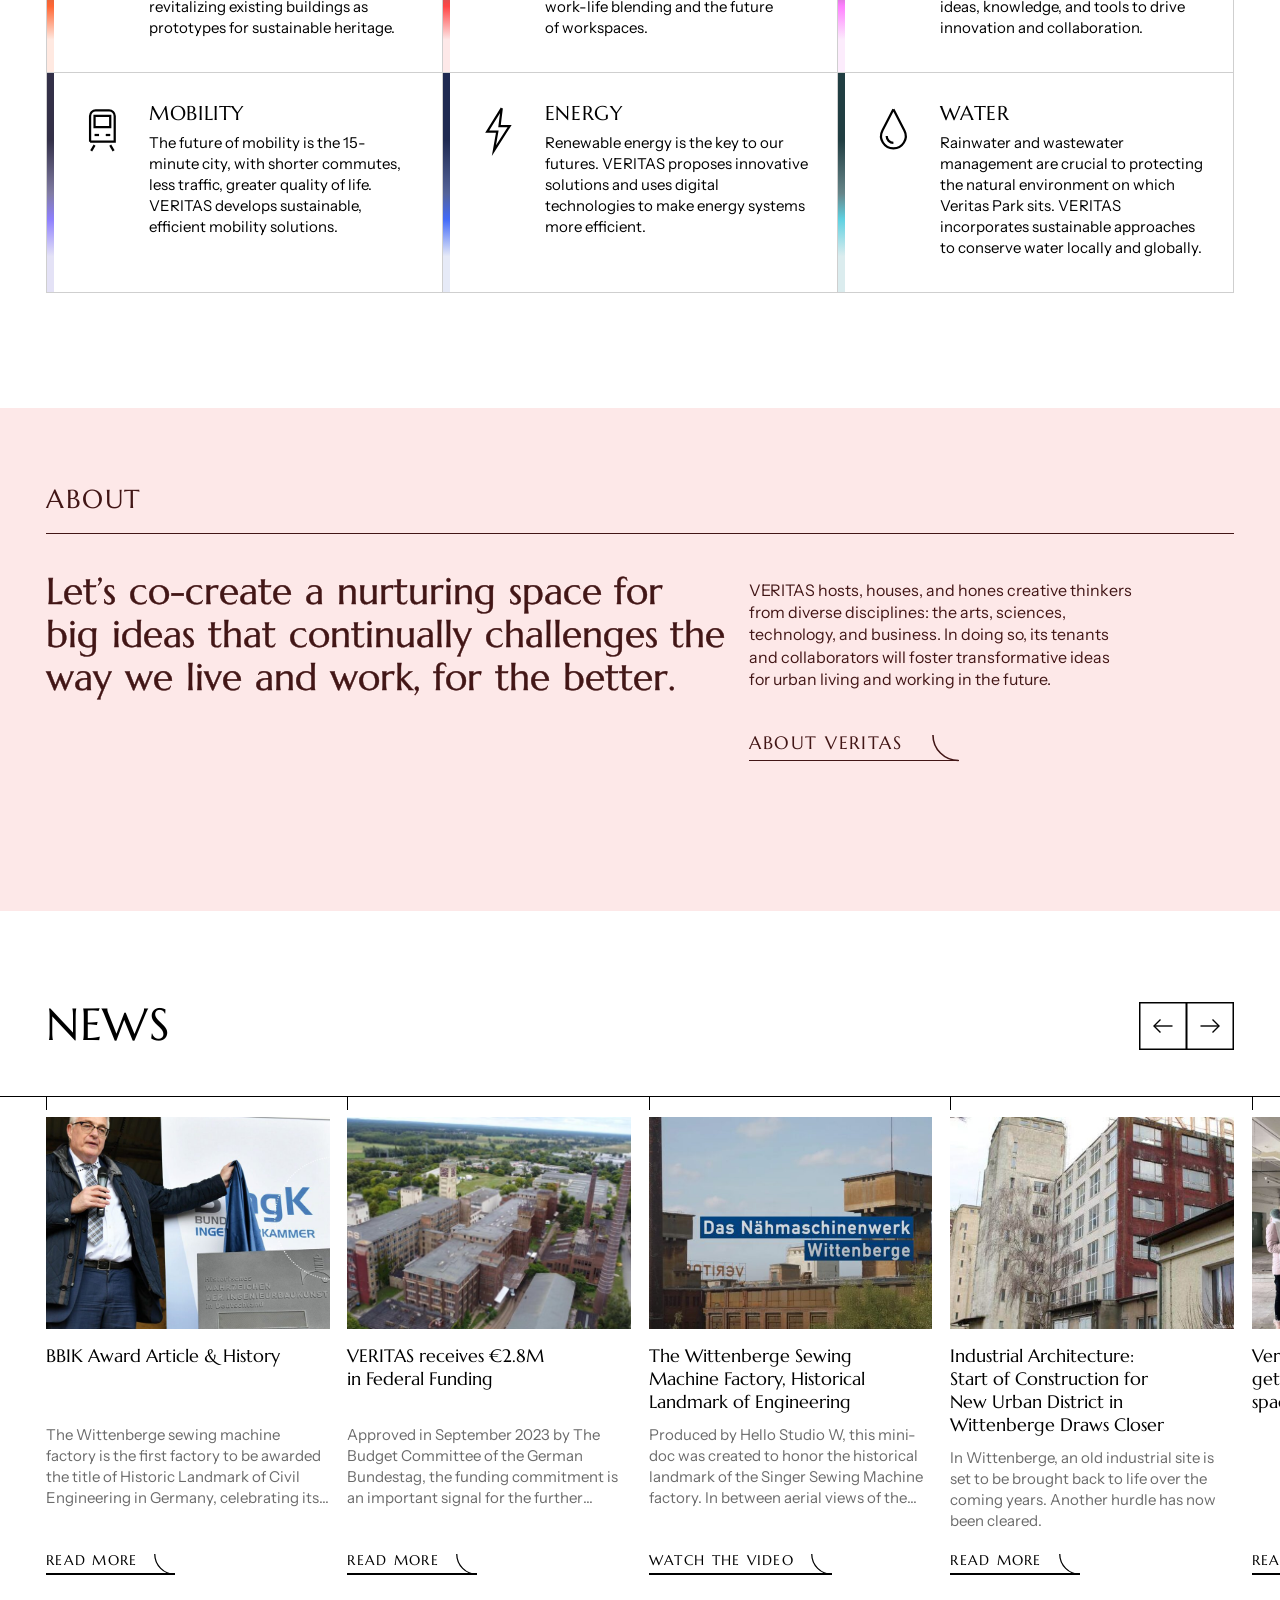
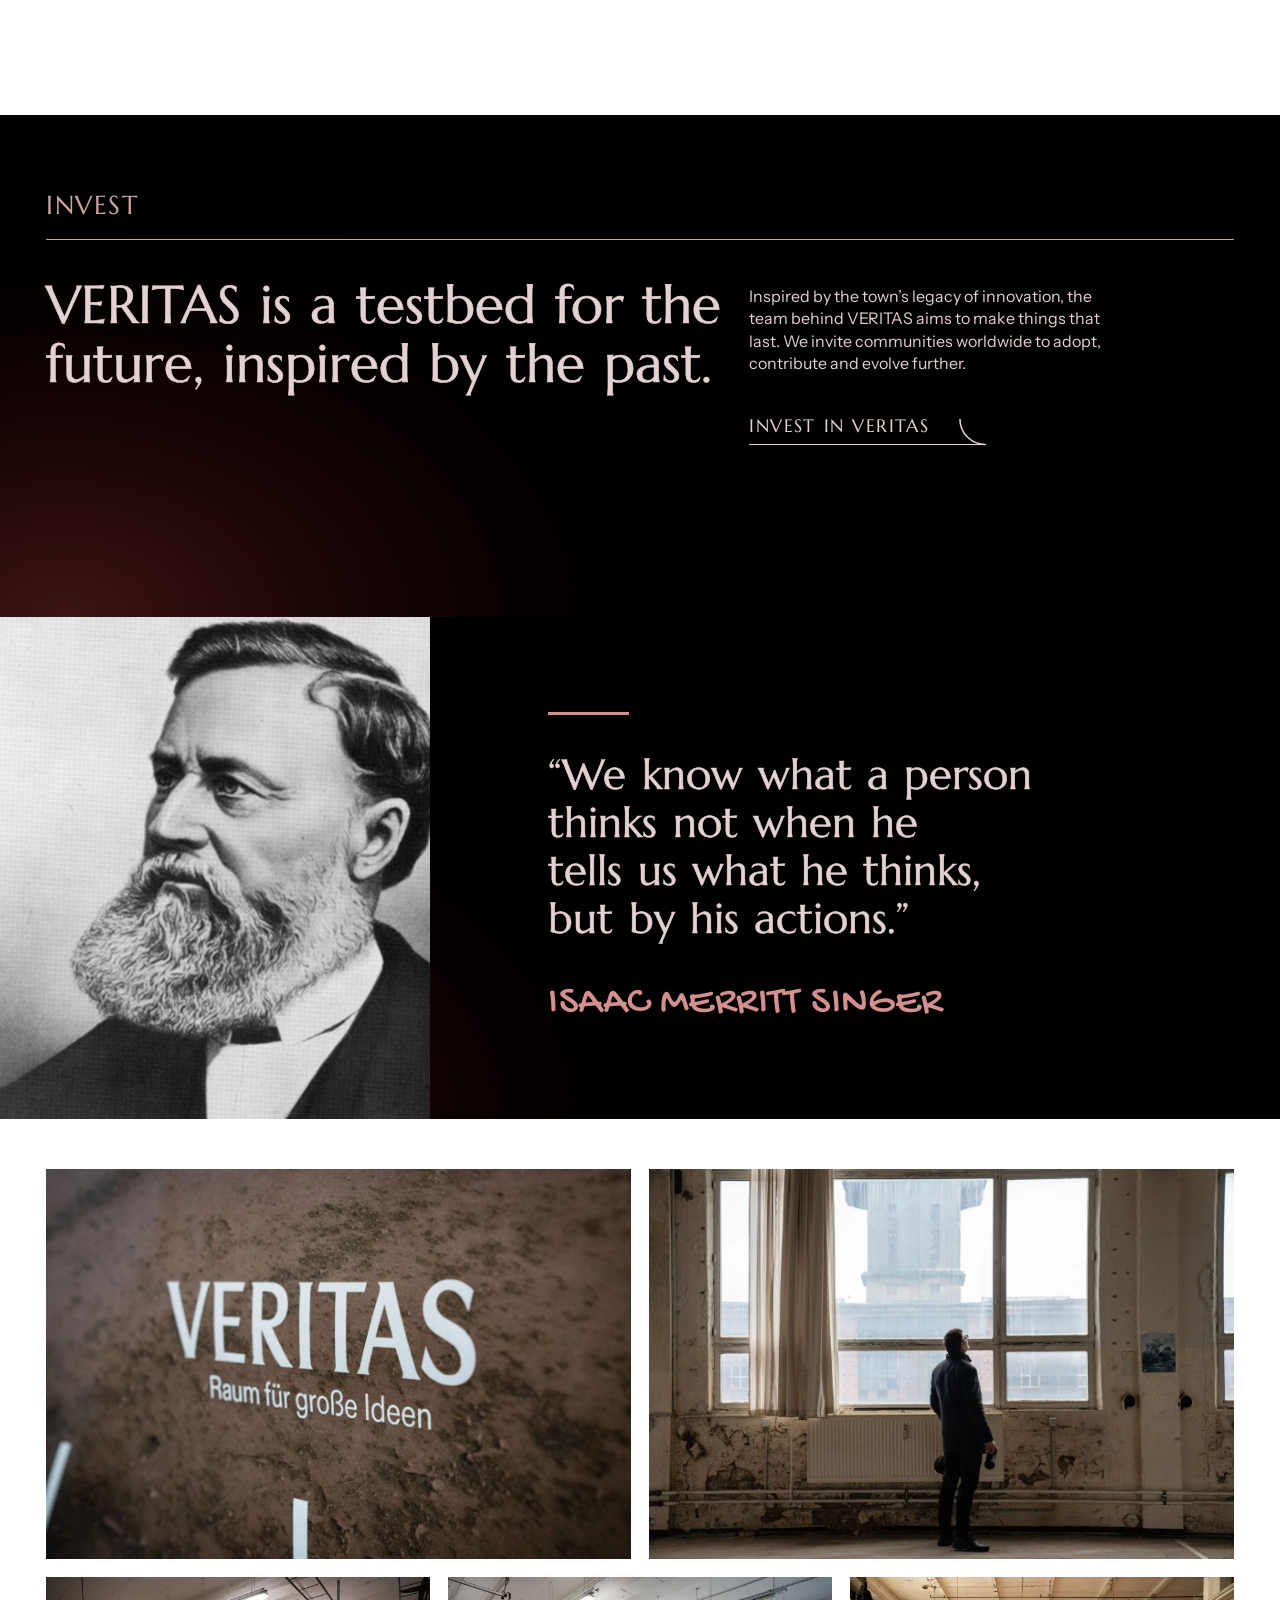
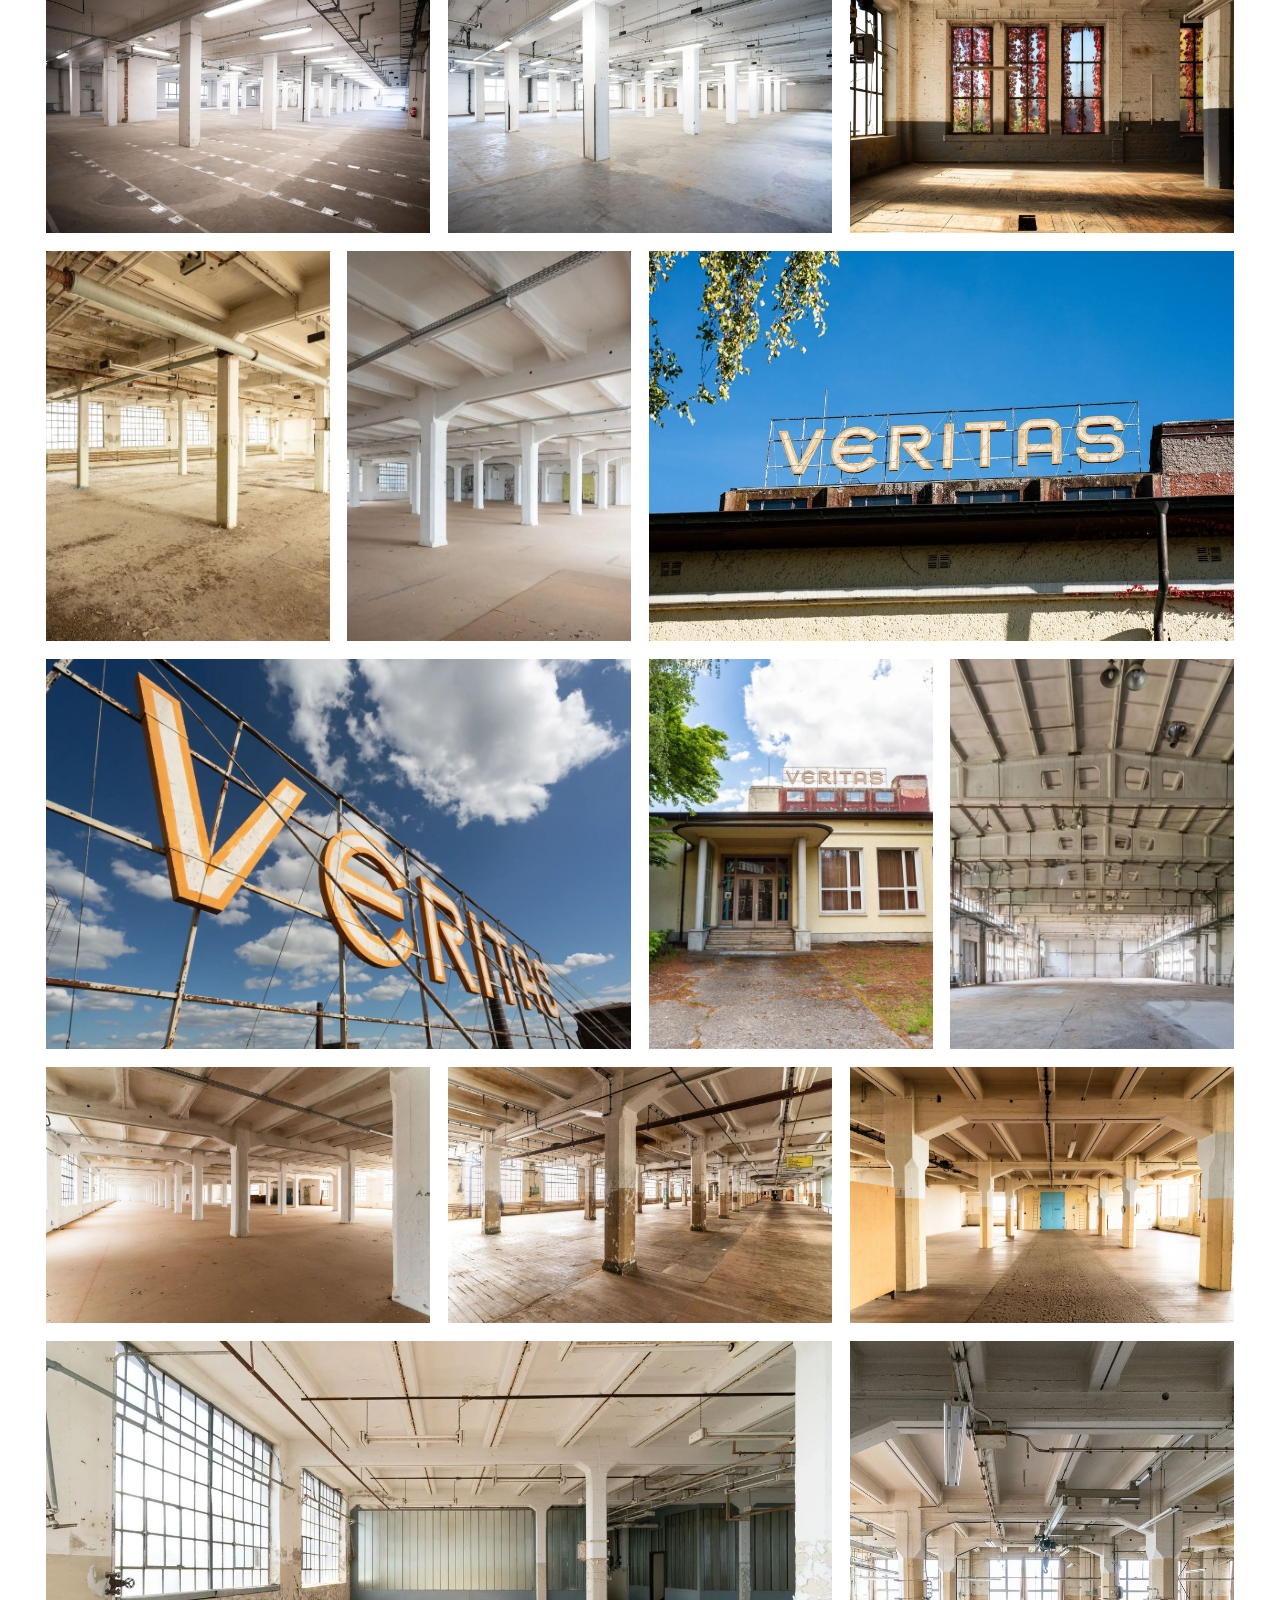
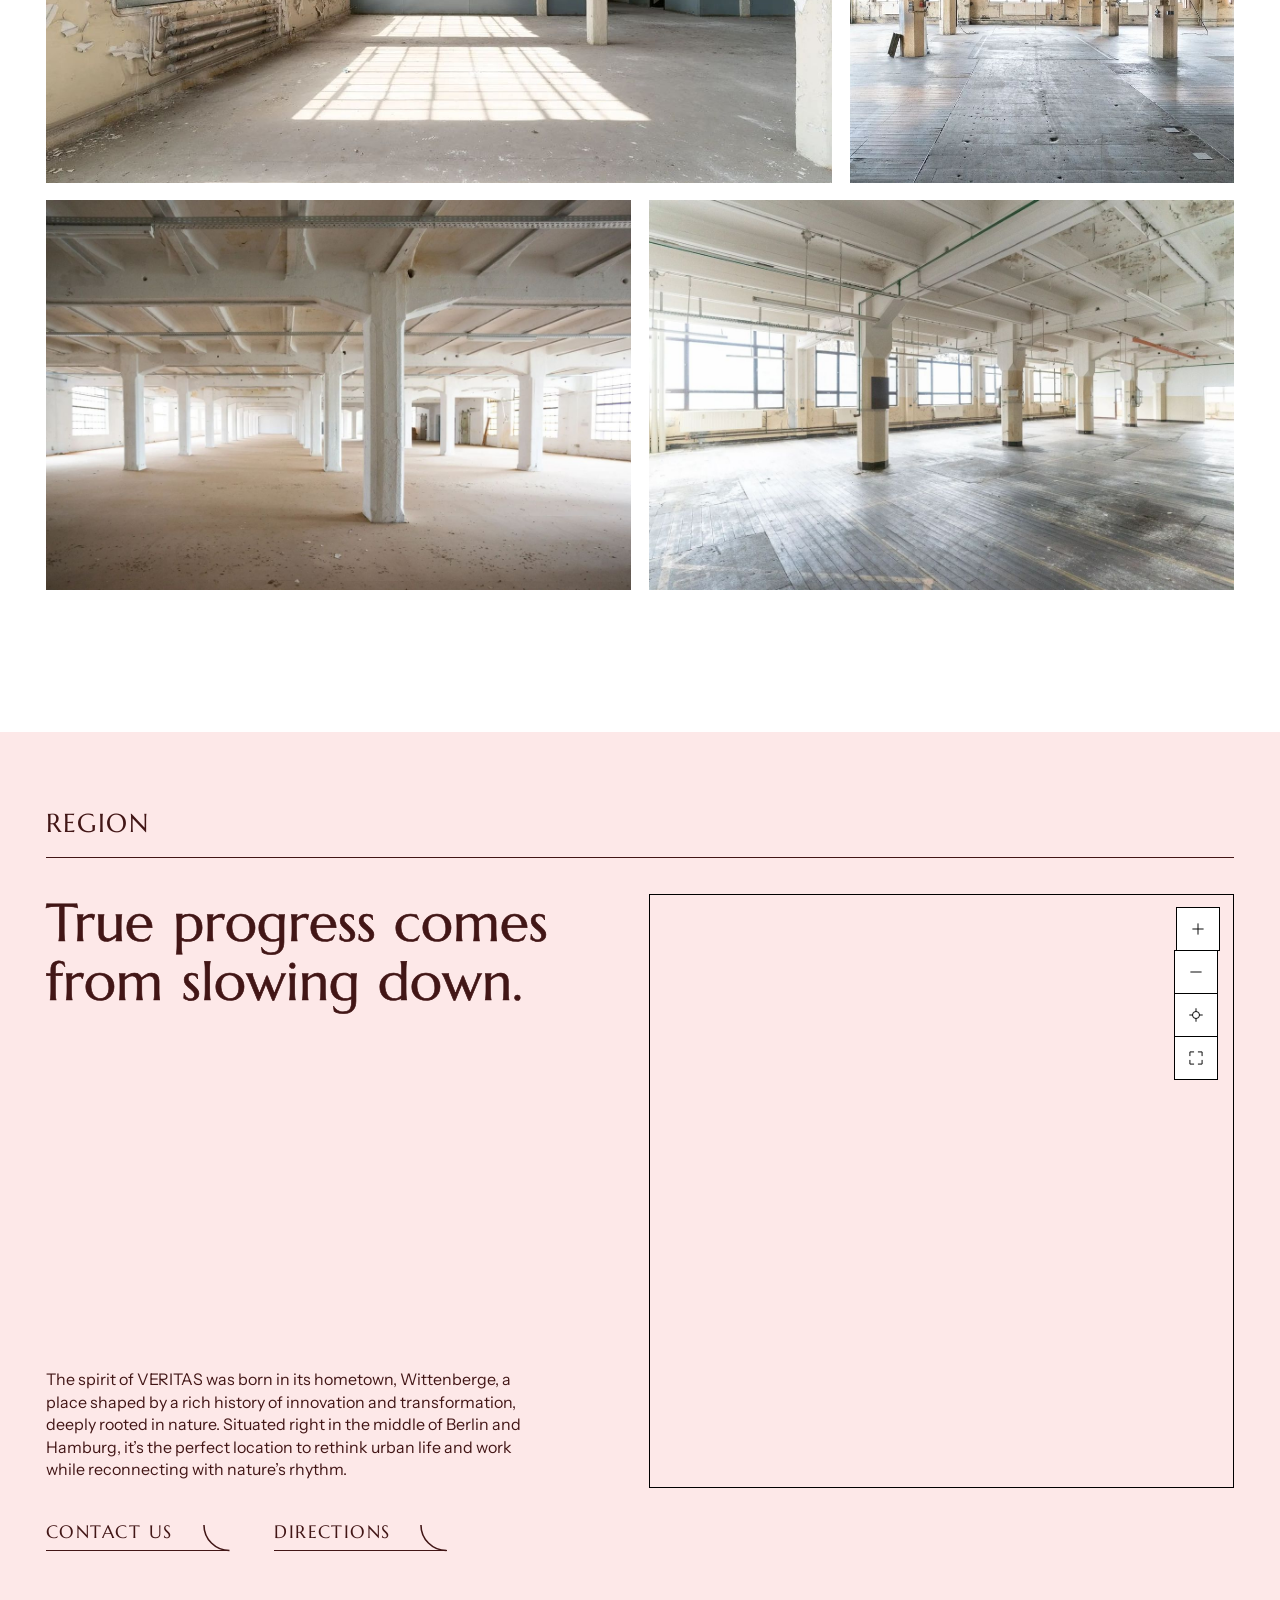
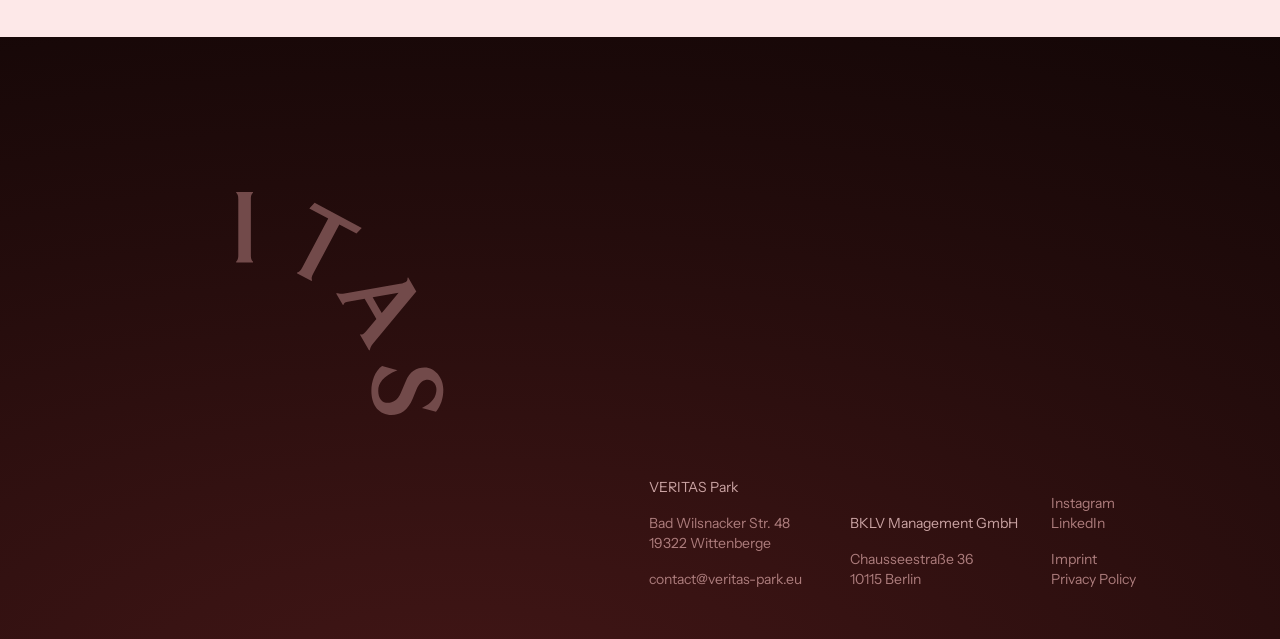
==== commit 0264dd7d: "Floor numbers in a column left of the stack; 3D quarter bar fixed to the top of the model; smaller t" ====
--- a/index.html
+++ b/index.html
@@ -7,7 +7,7 @@
 <meta name="color-scheme" content="light only">
 <title>VERITAS, a place where ideas take action</title>
 <link rel="icon" href="img/favicon.svg">
-<link rel="stylesheet" href="veritas.css?v=77">
+<link rel="stylesheet" href="veritas.css?v=78">
 <script>try{if(sessionStorage.getItem('v-bar')==='b')document.documentElement.classList.add('scrolled')}catch(e){}</script>
 </head>
 <!-- VERITAS, the home page. Written by hand, 22 Nov 2026 (round 3). No build script makes this file.
@@ -252,7 +252,7 @@
   </div>
 </footer>
 
-<script src="veritas.js?v=61"></script>
+<script src="veritas.js?v=62"></script>
 <script src="symbol.js?v=43"></script>
 <script src="de.js?v=31"></script>
 <script src="i18n.js?v=49" defer></script>
--- a/veritas.css
+++ b/veritas.css
@@ -1074,3 +1074,8 @@
 /* closing an opened picture: its name and its cross leave at once, they do not linger over the page */
 .lb:not(.on) figcaption,.lb:not(.on) .round{transition:opacity .12s;opacity:0}
 @media(max-width:820px){.nl-c.sub span{white-space:nowrap}.nl-c.sub{font-size:13.5px;gap:8px}}
+
+/* the 3D model's list of quarters: one white bar fixed to the top of the model, nothing of the model shows above it */
+@media(min-width:821px){.urb-list{top:0;padding-top:68px;box-shadow:0 1px 0 var(--line)}}
+/* a narrow computer window: the model's tiles smaller, so they cover less of it */
+@media(min-width:821px) and (max-width:1180px){.urb-zoom .round{width:38px;height:38px}.urb-zoom .ico{font-size:12px}}
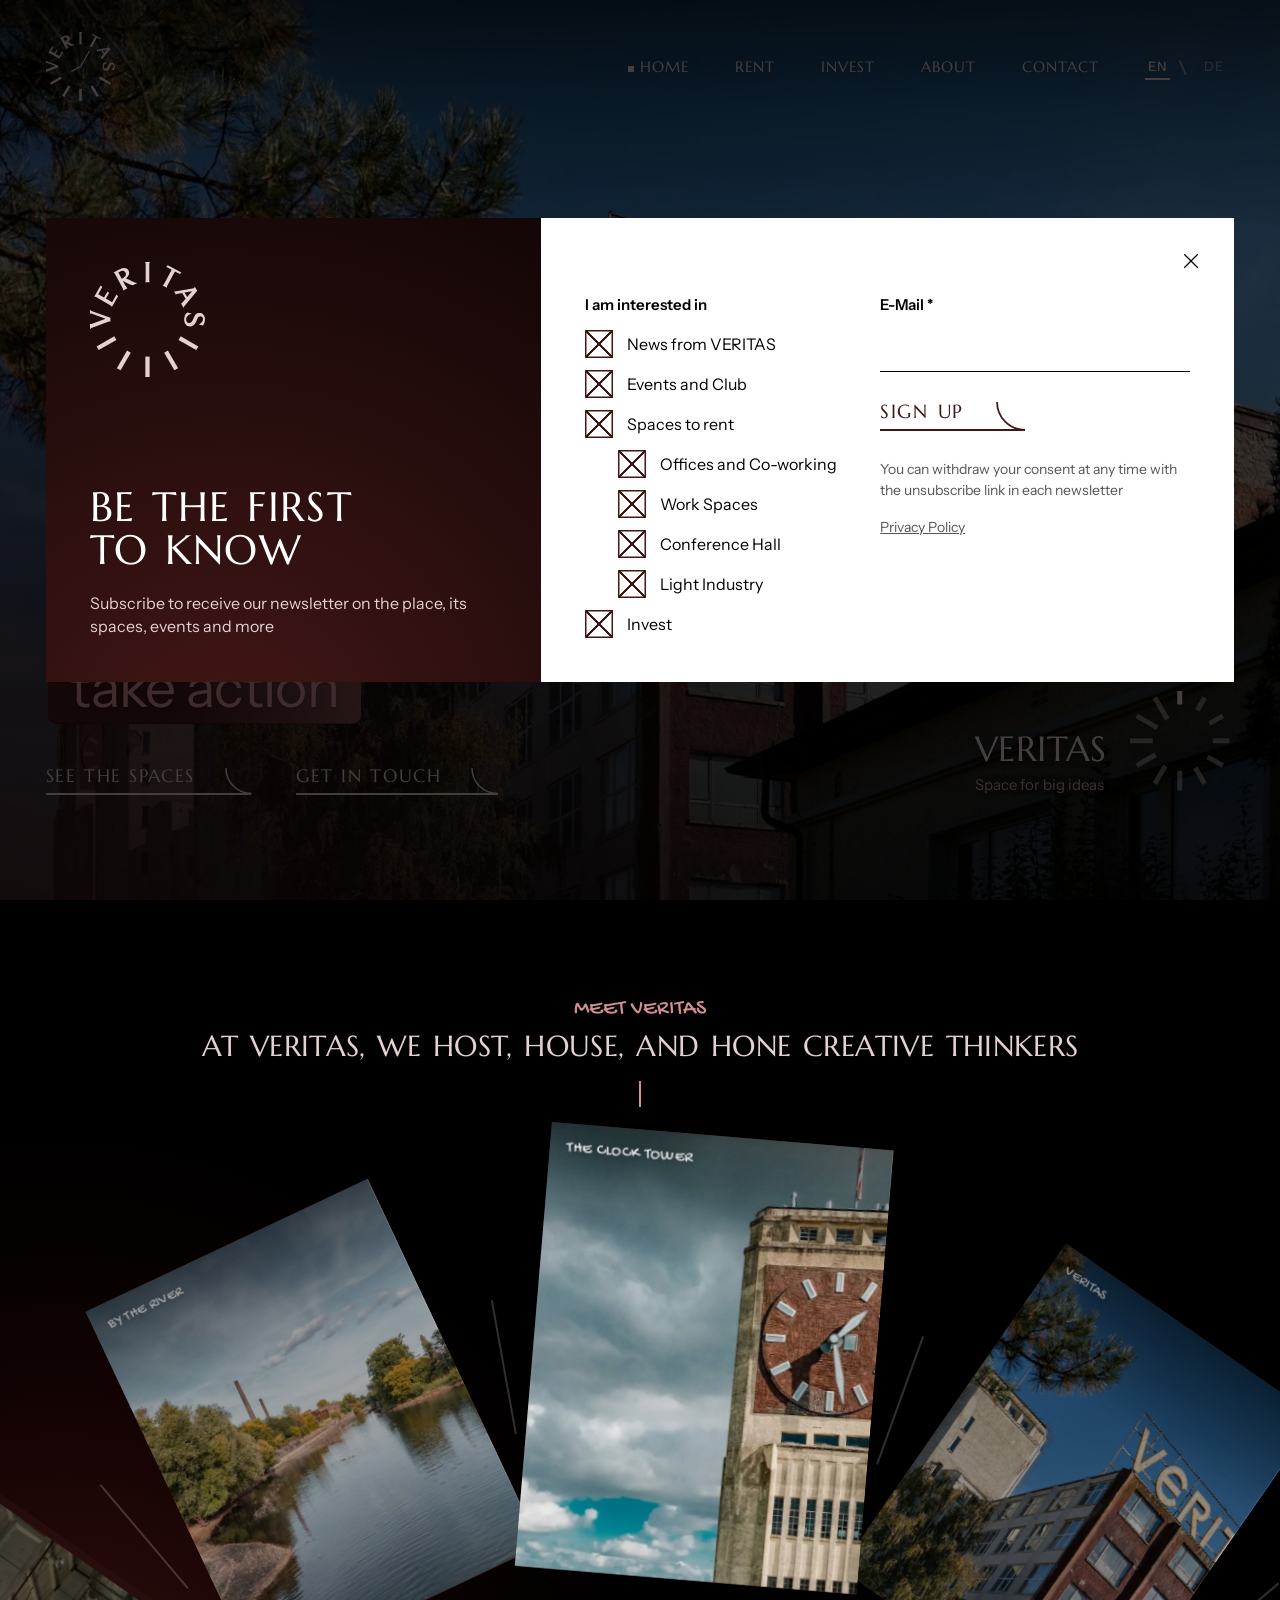
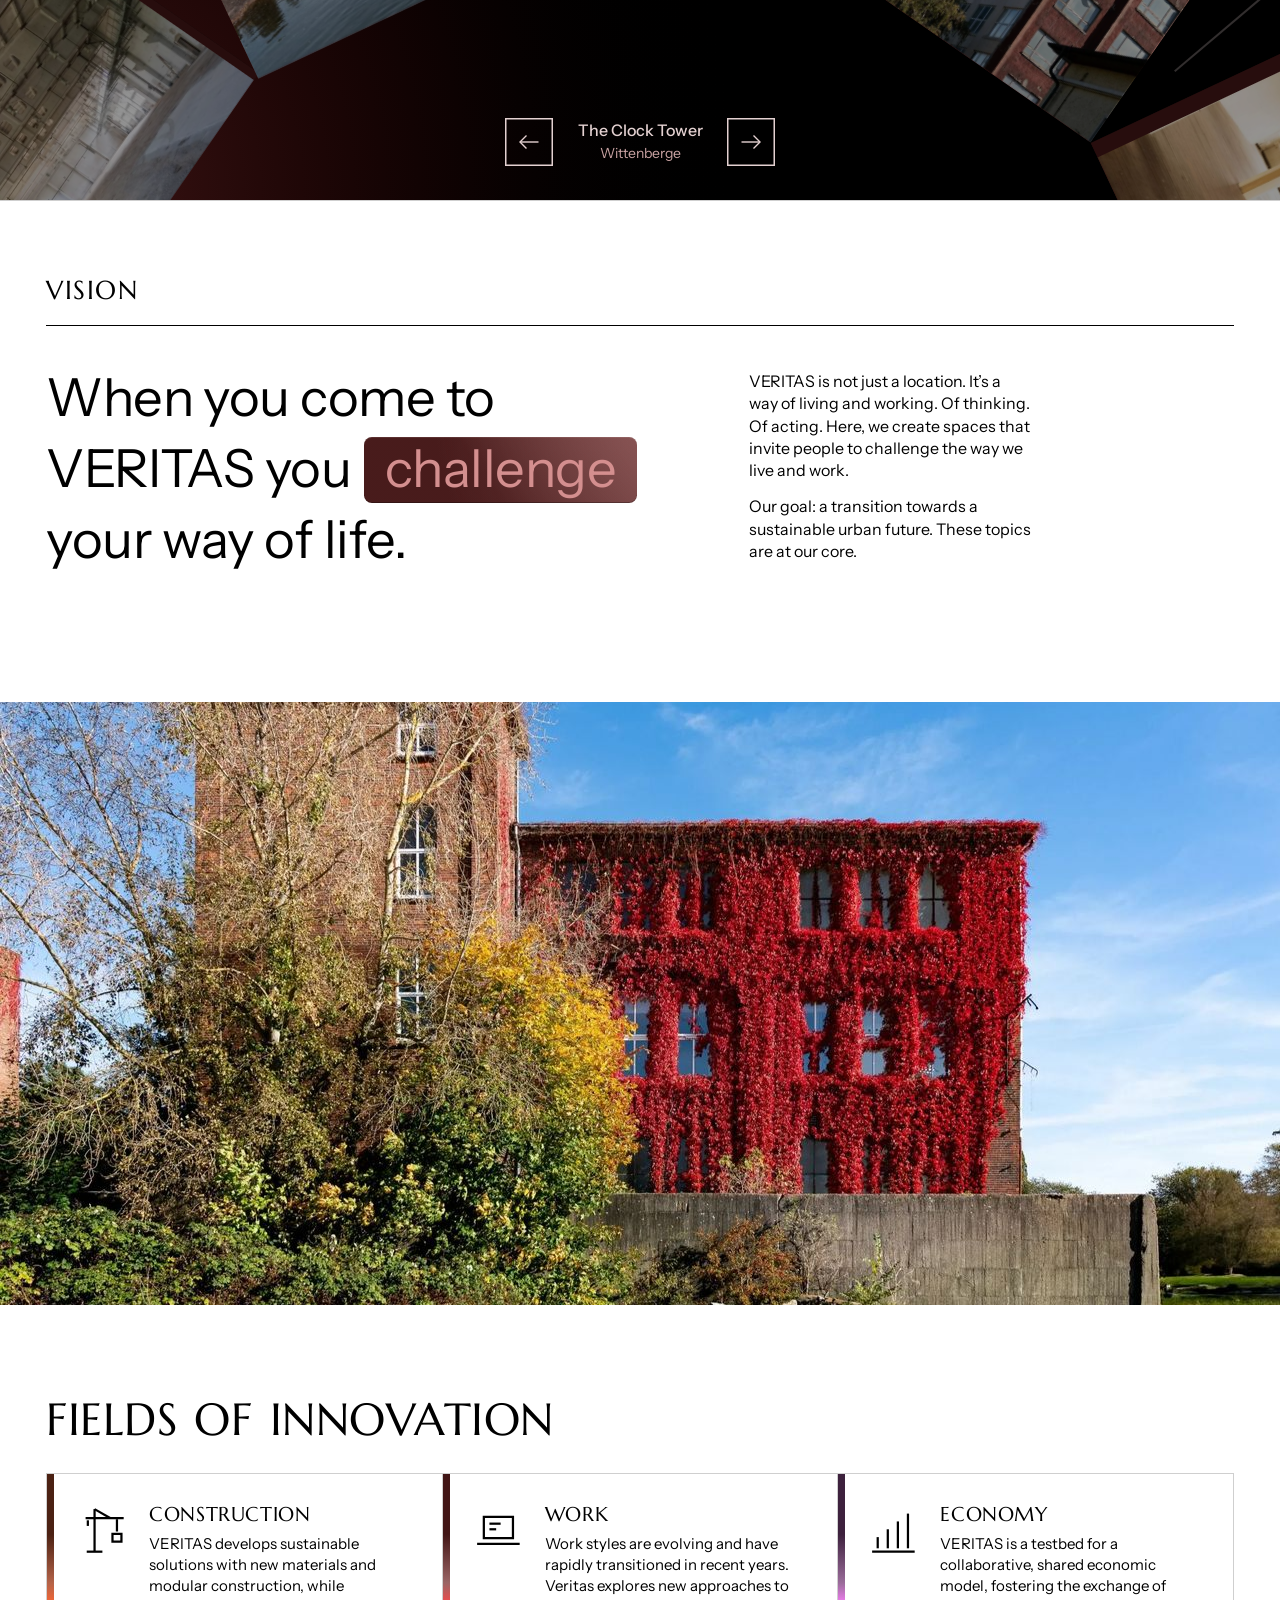
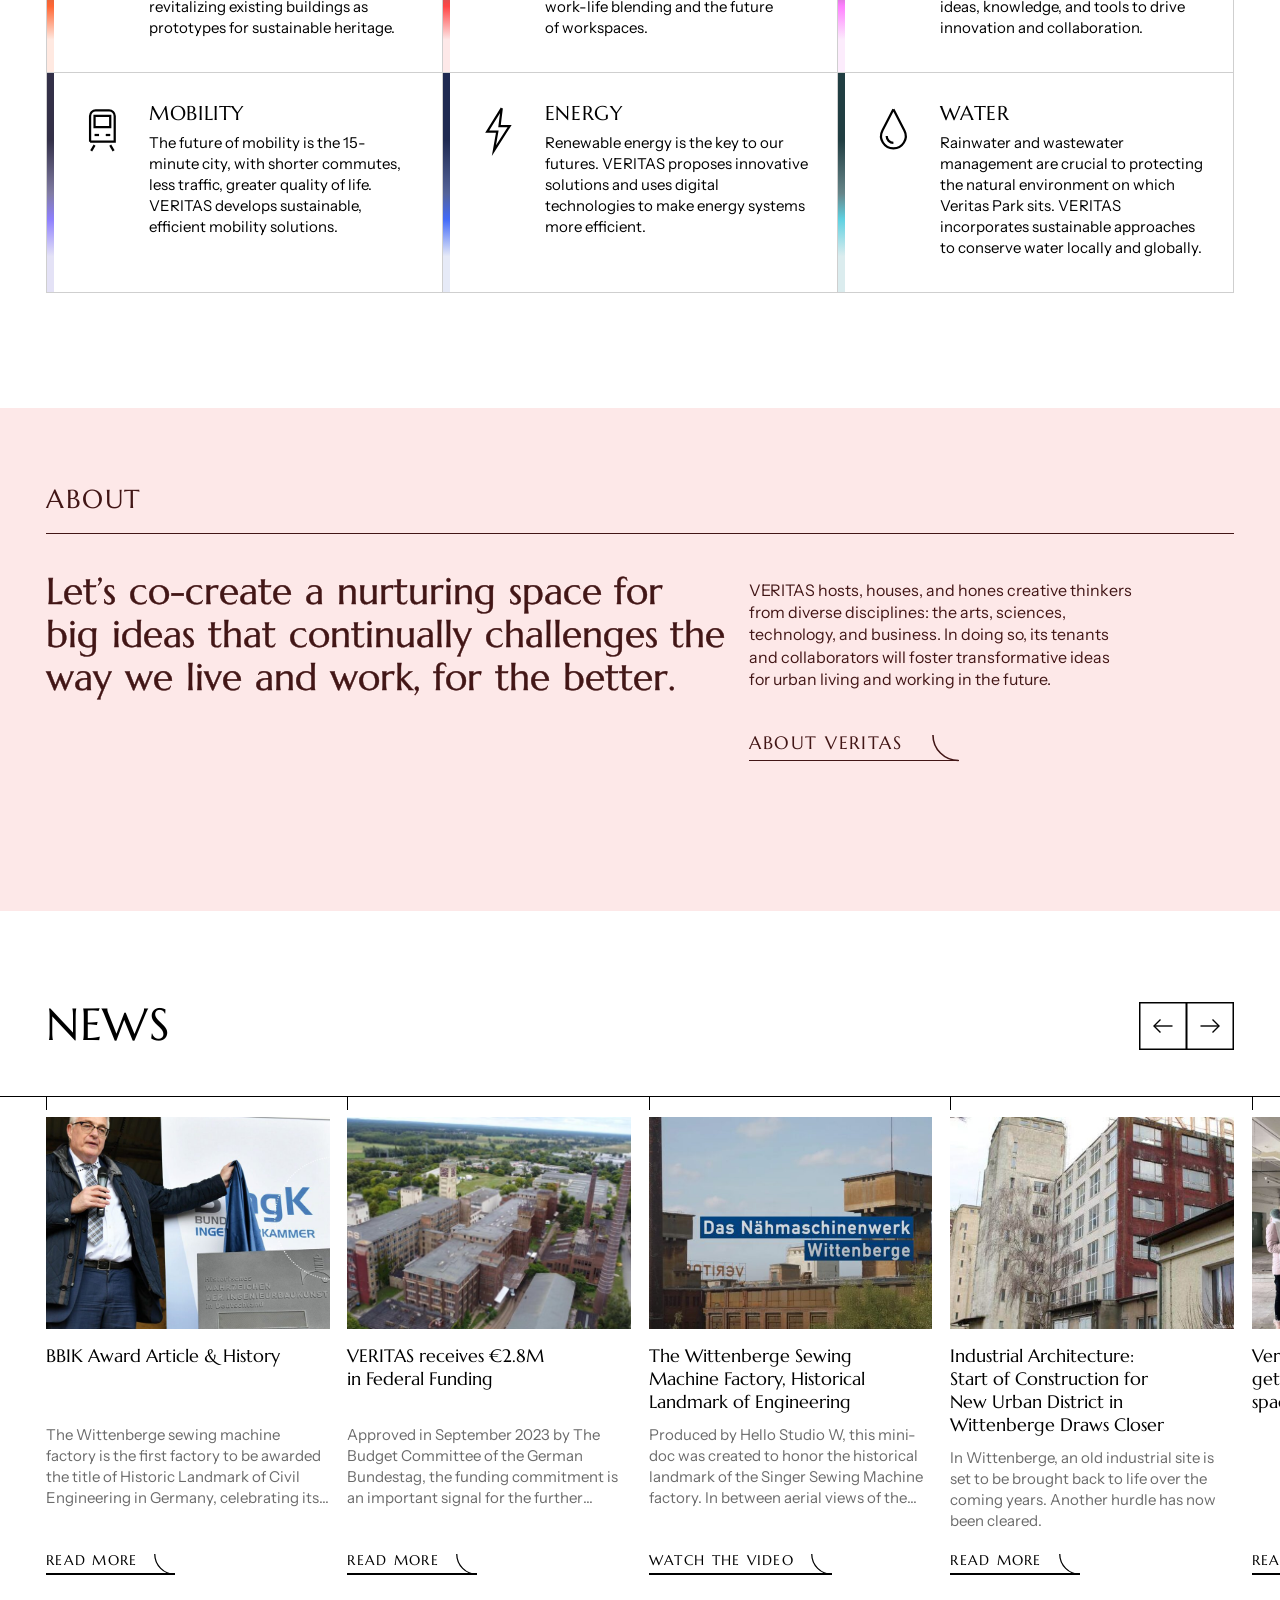
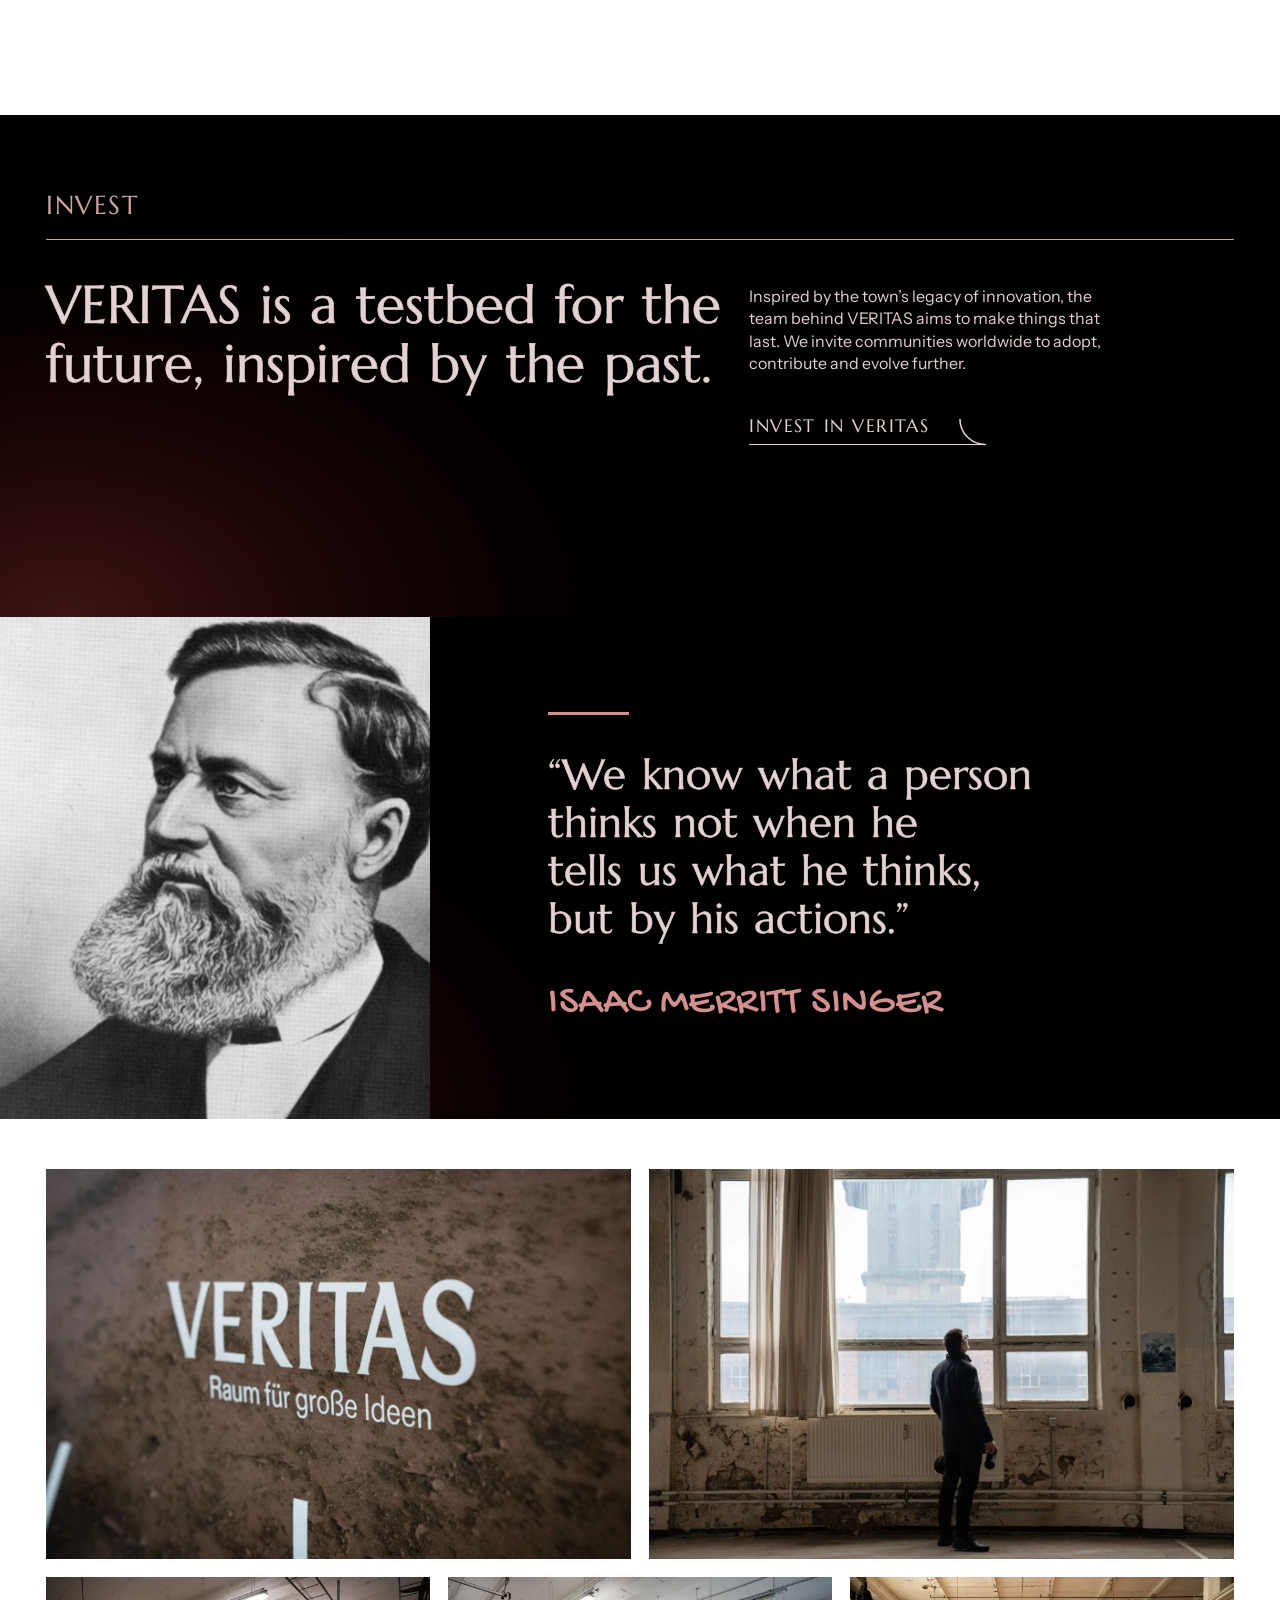
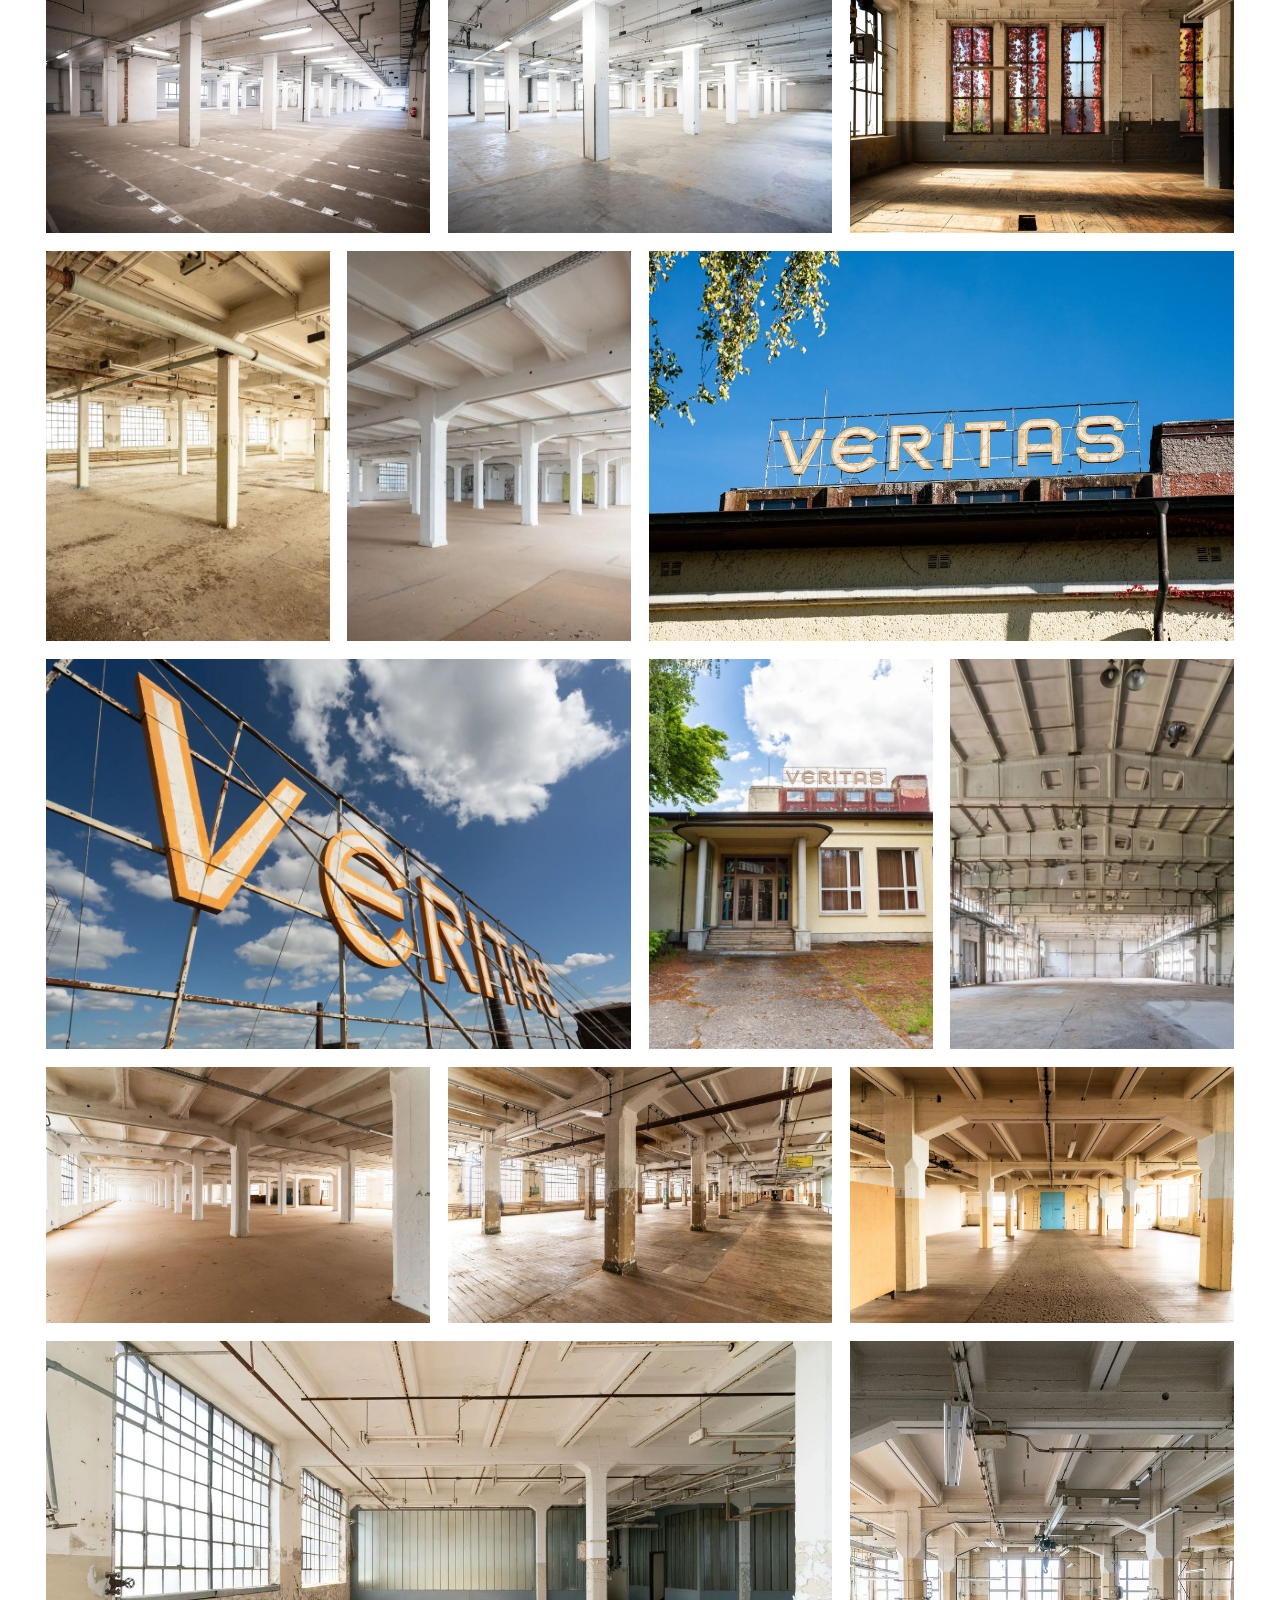
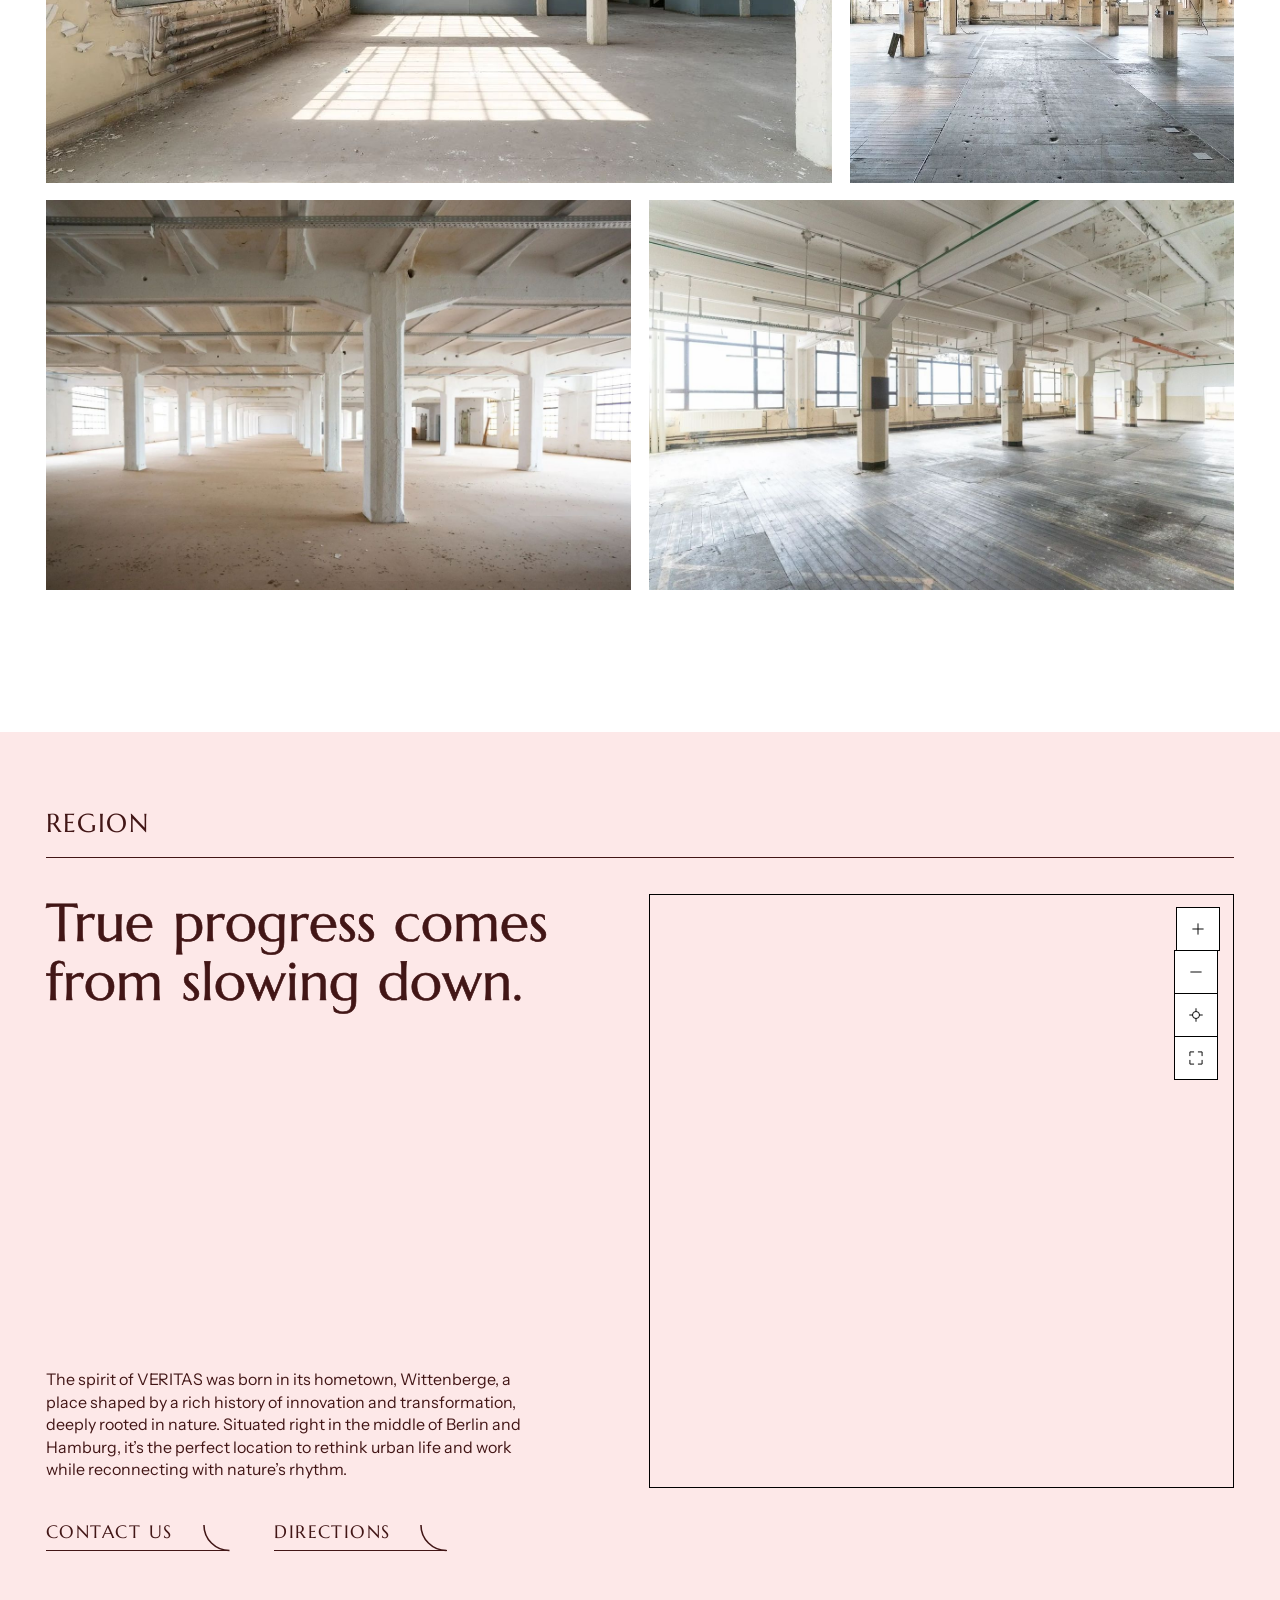
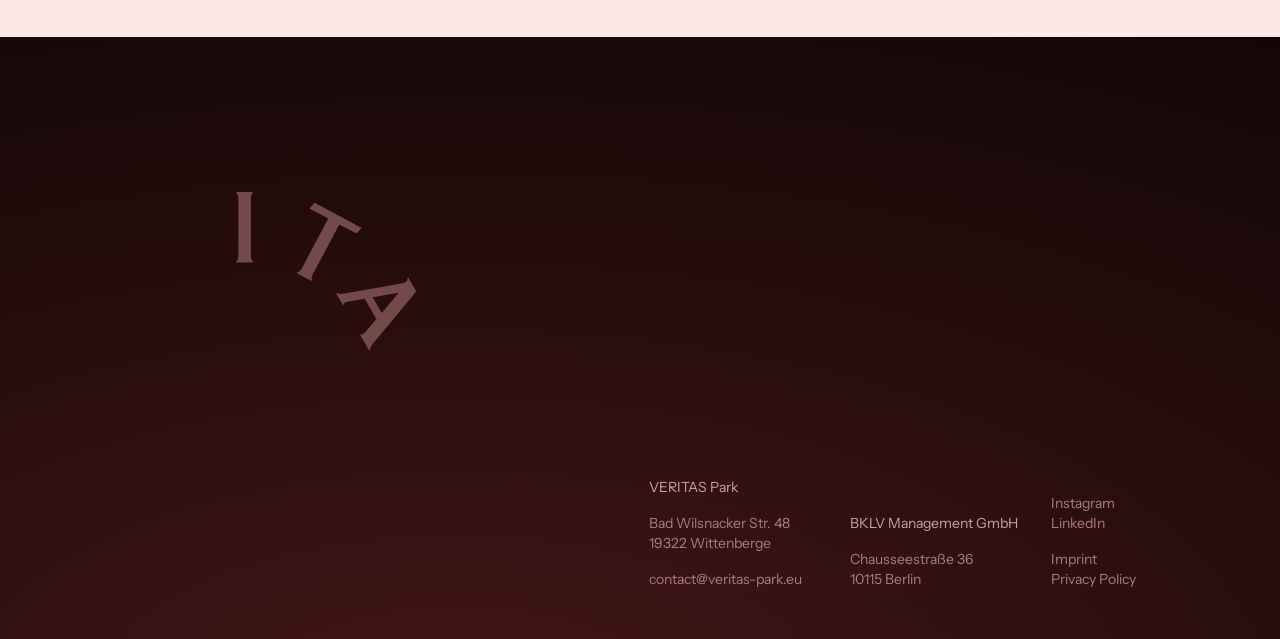
==== commit f1142cd3: "Phone menu: EN / DE switch 6 px further from the right edge" ====
--- a/index.html
+++ b/index.html
@@ -7,7 +7,7 @@
 <meta name="color-scheme" content="light only">
 <title>VERITAS, a place where ideas take action</title>
 <link rel="icon" href="img/favicon.svg">
-<link rel="stylesheet" href="veritas.css?v=78">
+<link rel="stylesheet" href="veritas.css?v=79">
 <script>try{if(sessionStorage.getItem('v-bar')==='b')document.documentElement.classList.add('scrolled')}catch(e){}</script>
 </head>
 <!-- VERITAS, the home page. Written by hand, 22 Nov 2026 (round 3). No build script makes this file.
--- a/veritas.css
+++ b/veritas.css
@@ -1079,3 +1079,4 @@
 @media(min-width:821px){.urb-list{top:0;padding-top:68px;box-shadow:0 1px 0 var(--line)}}
 /* a narrow computer window: the model's tiles smaller, so they cover less of it */
 @media(min-width:821px) and (max-width:1180px){.urb-zoom .round{width:38px;height:38px}.urb-zoom .ico{font-size:12px}}
+@media(max-width:820px){.nav .foot .lang{margin-right:6px}}
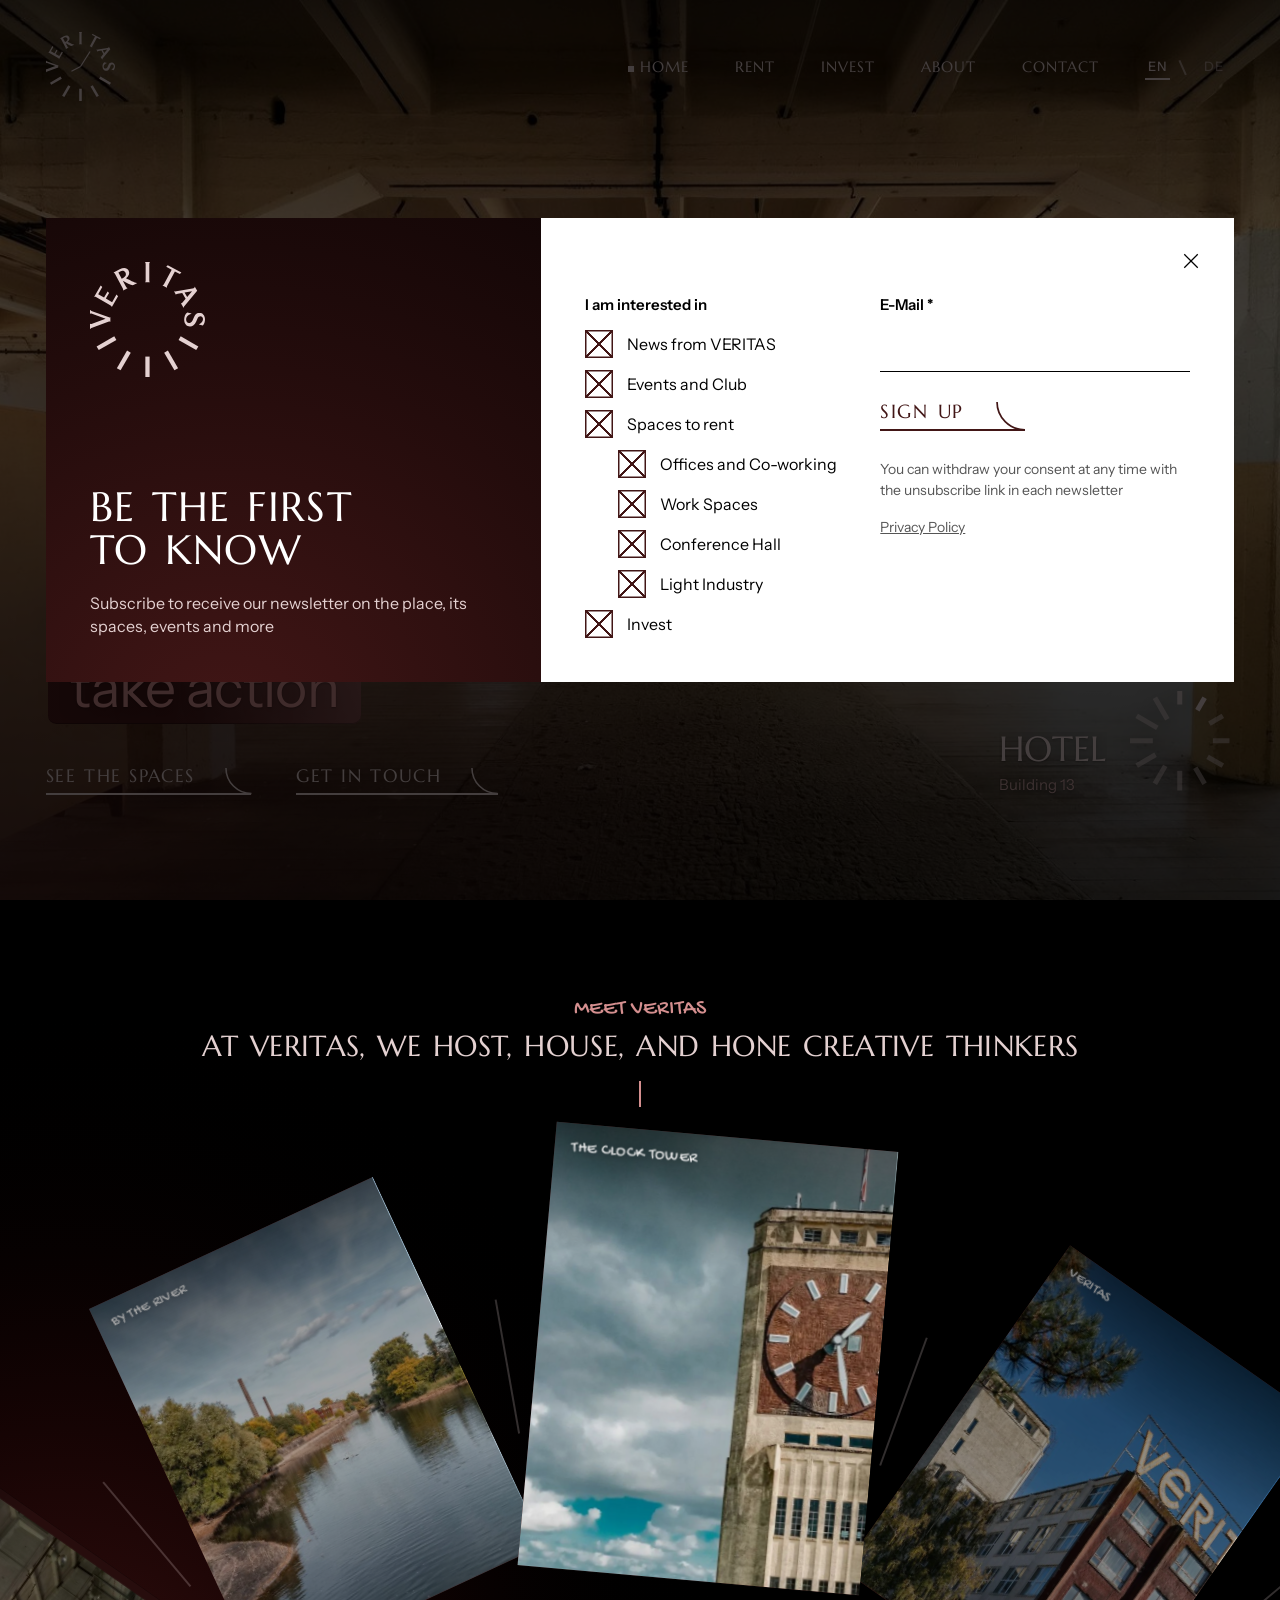
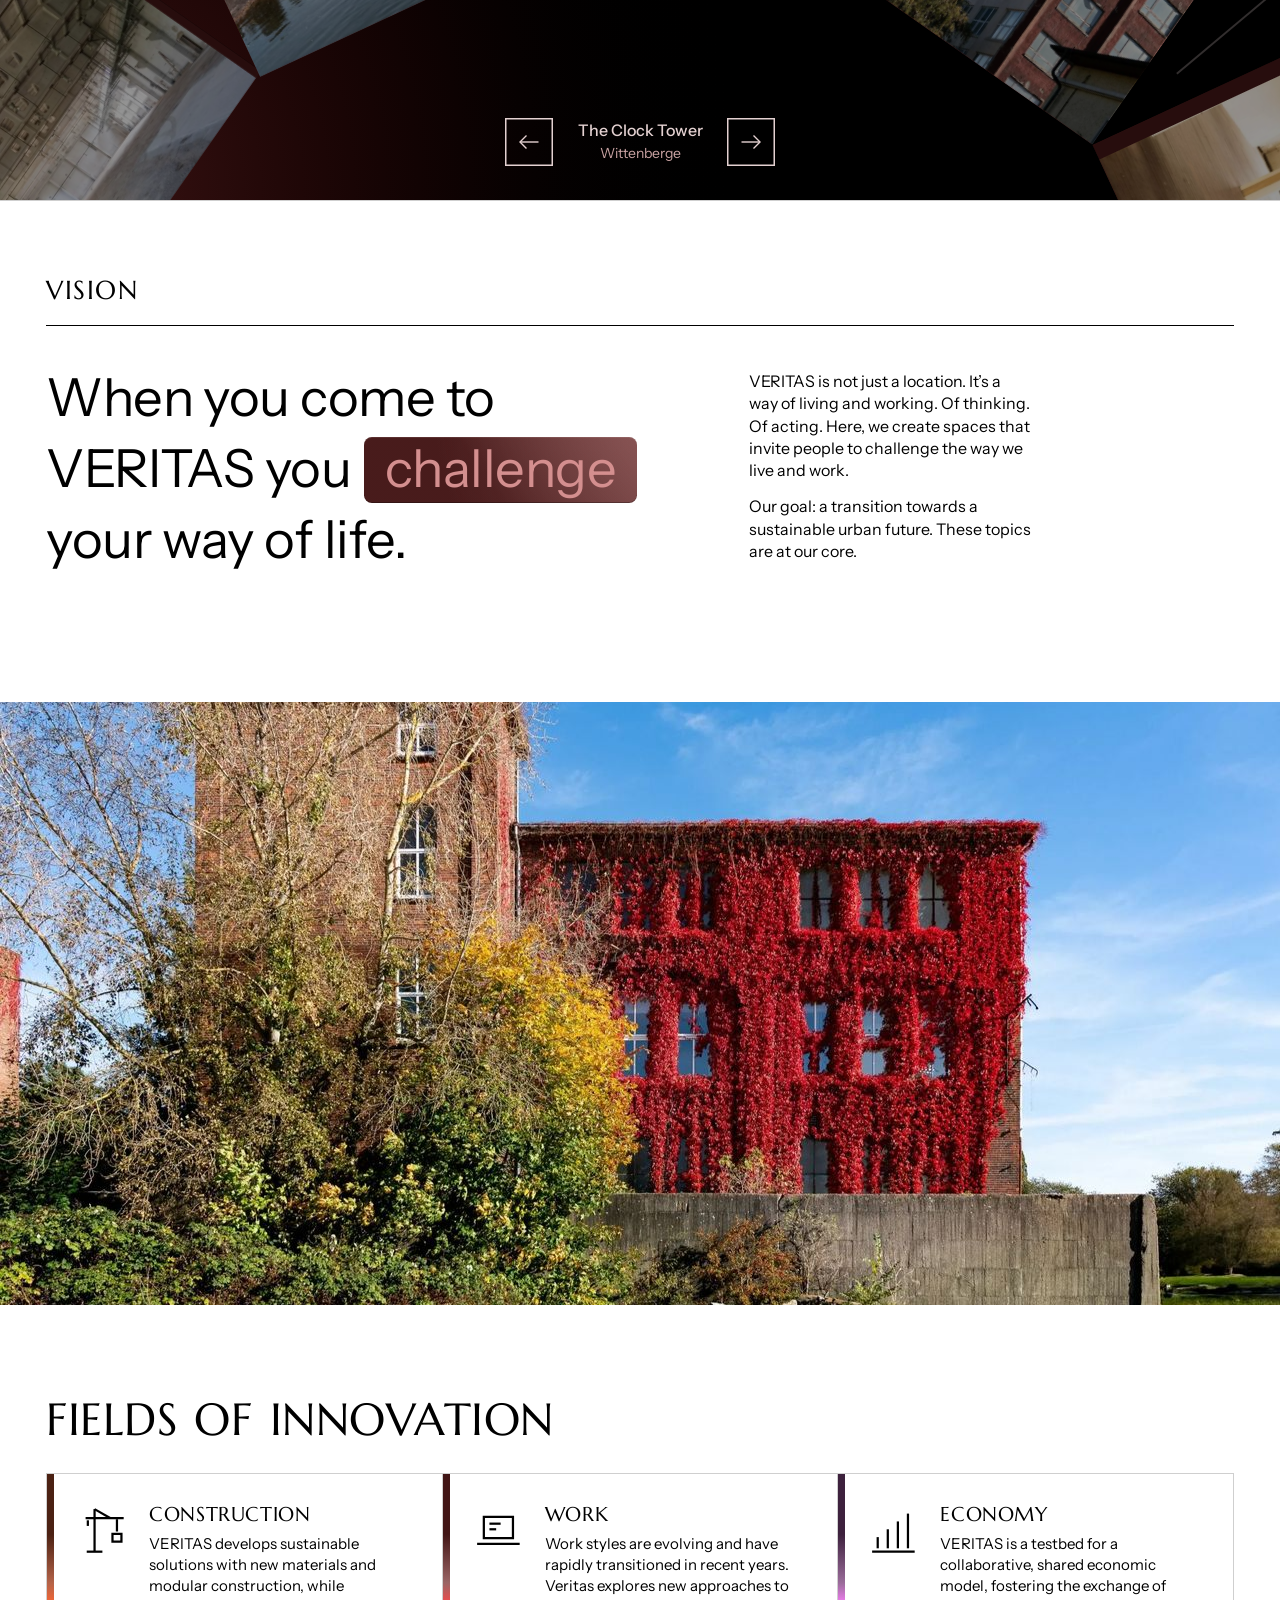
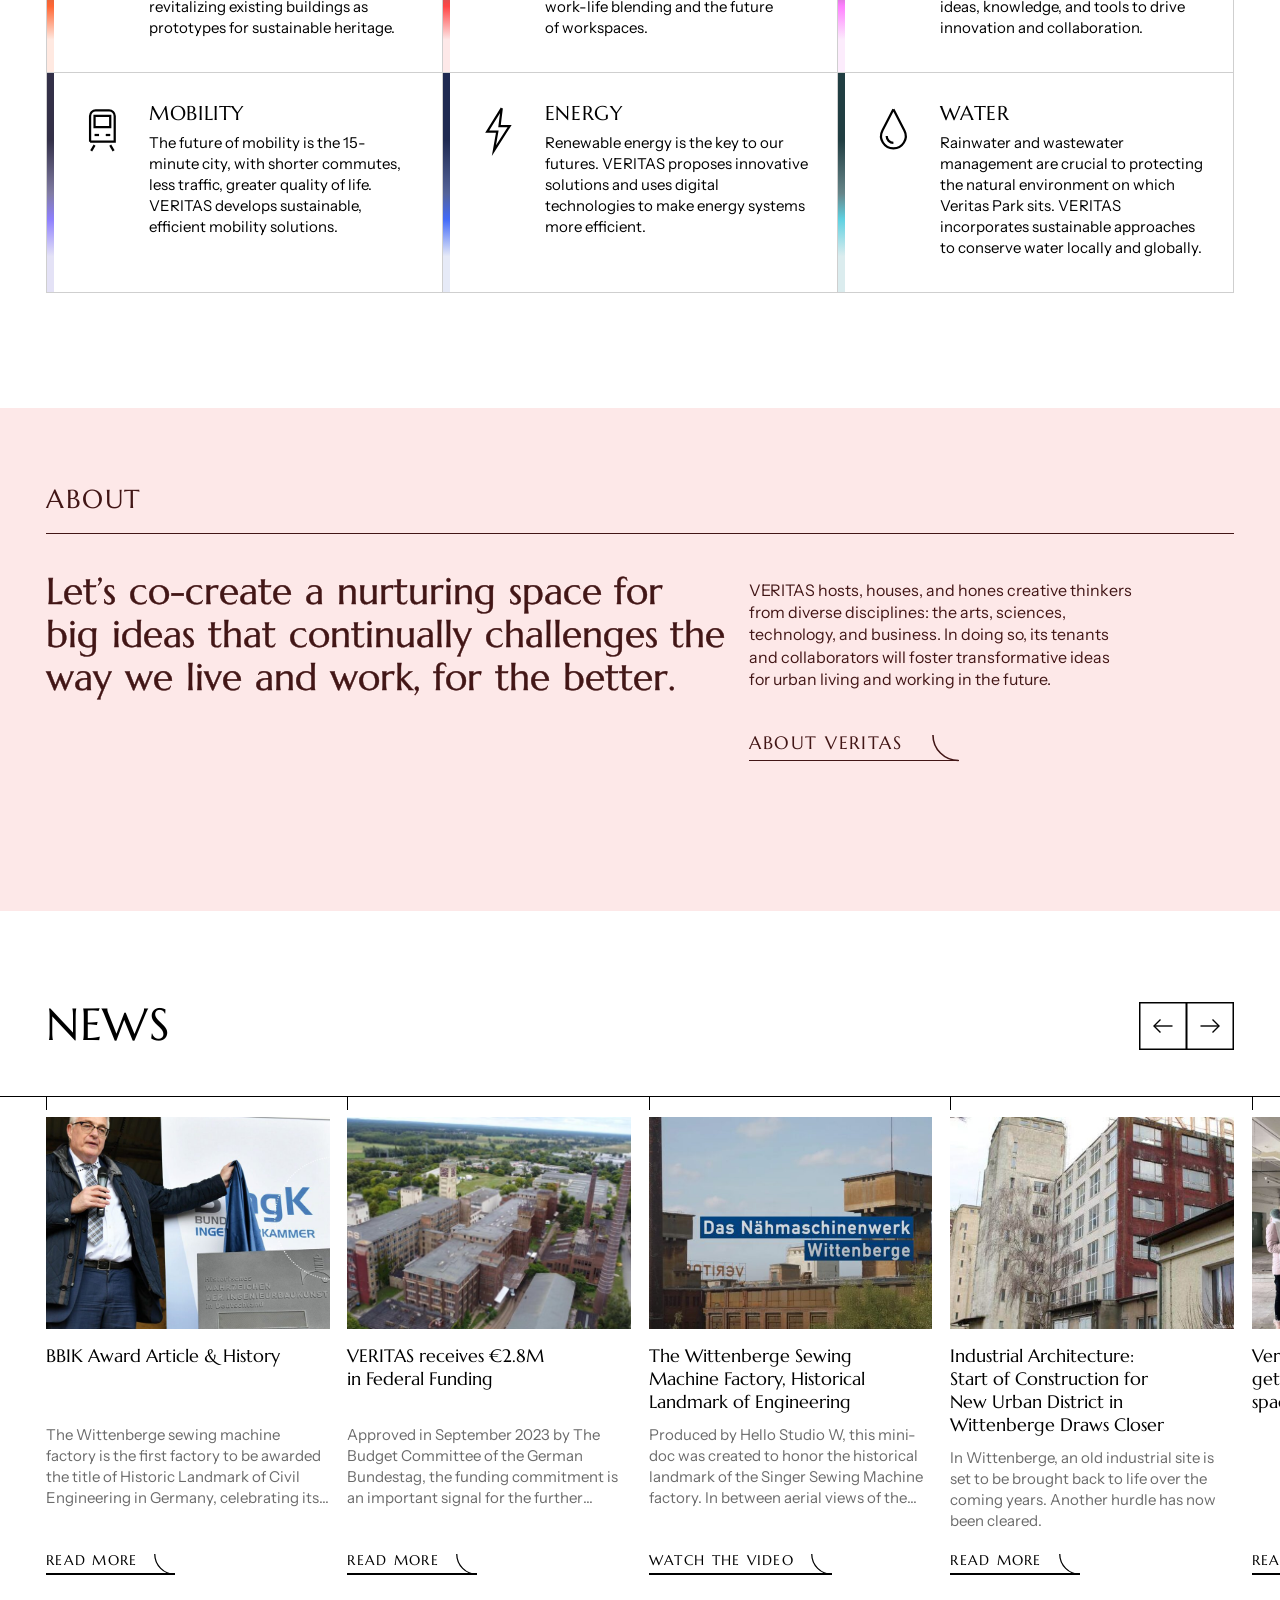
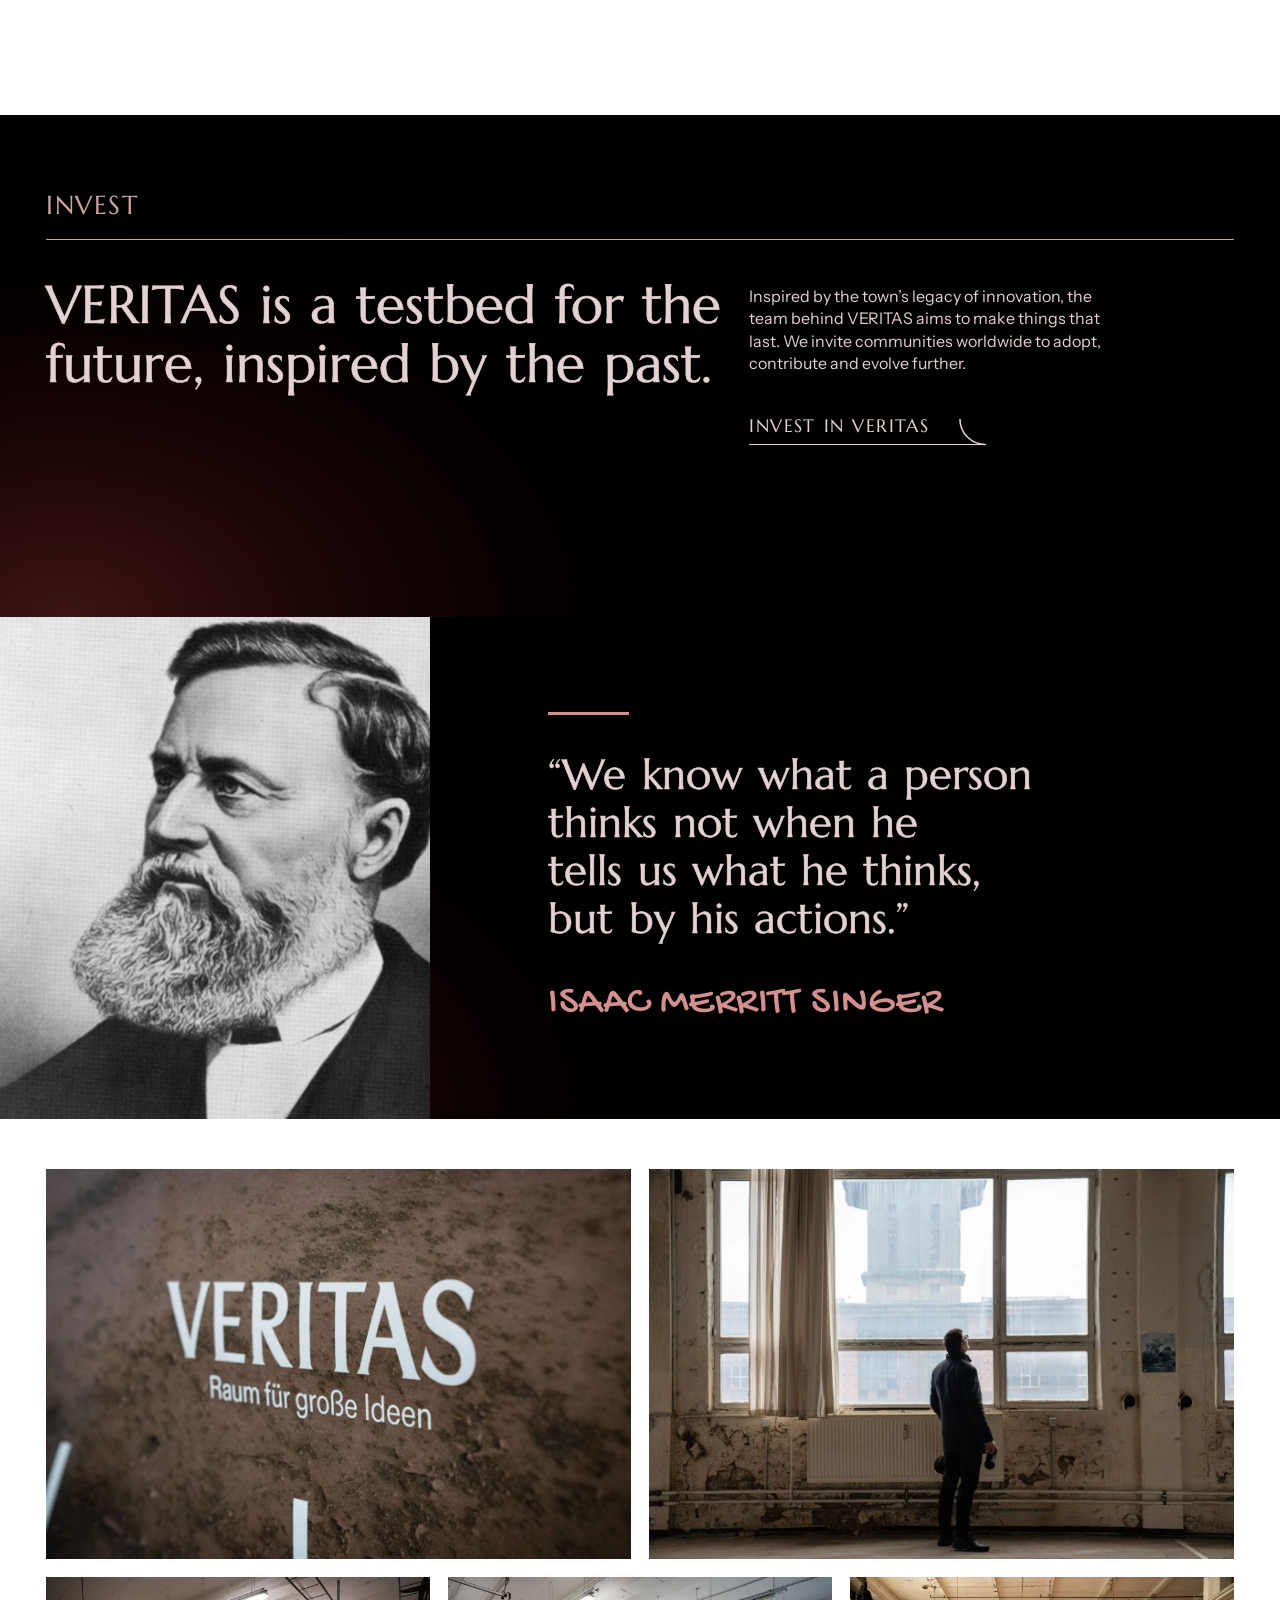
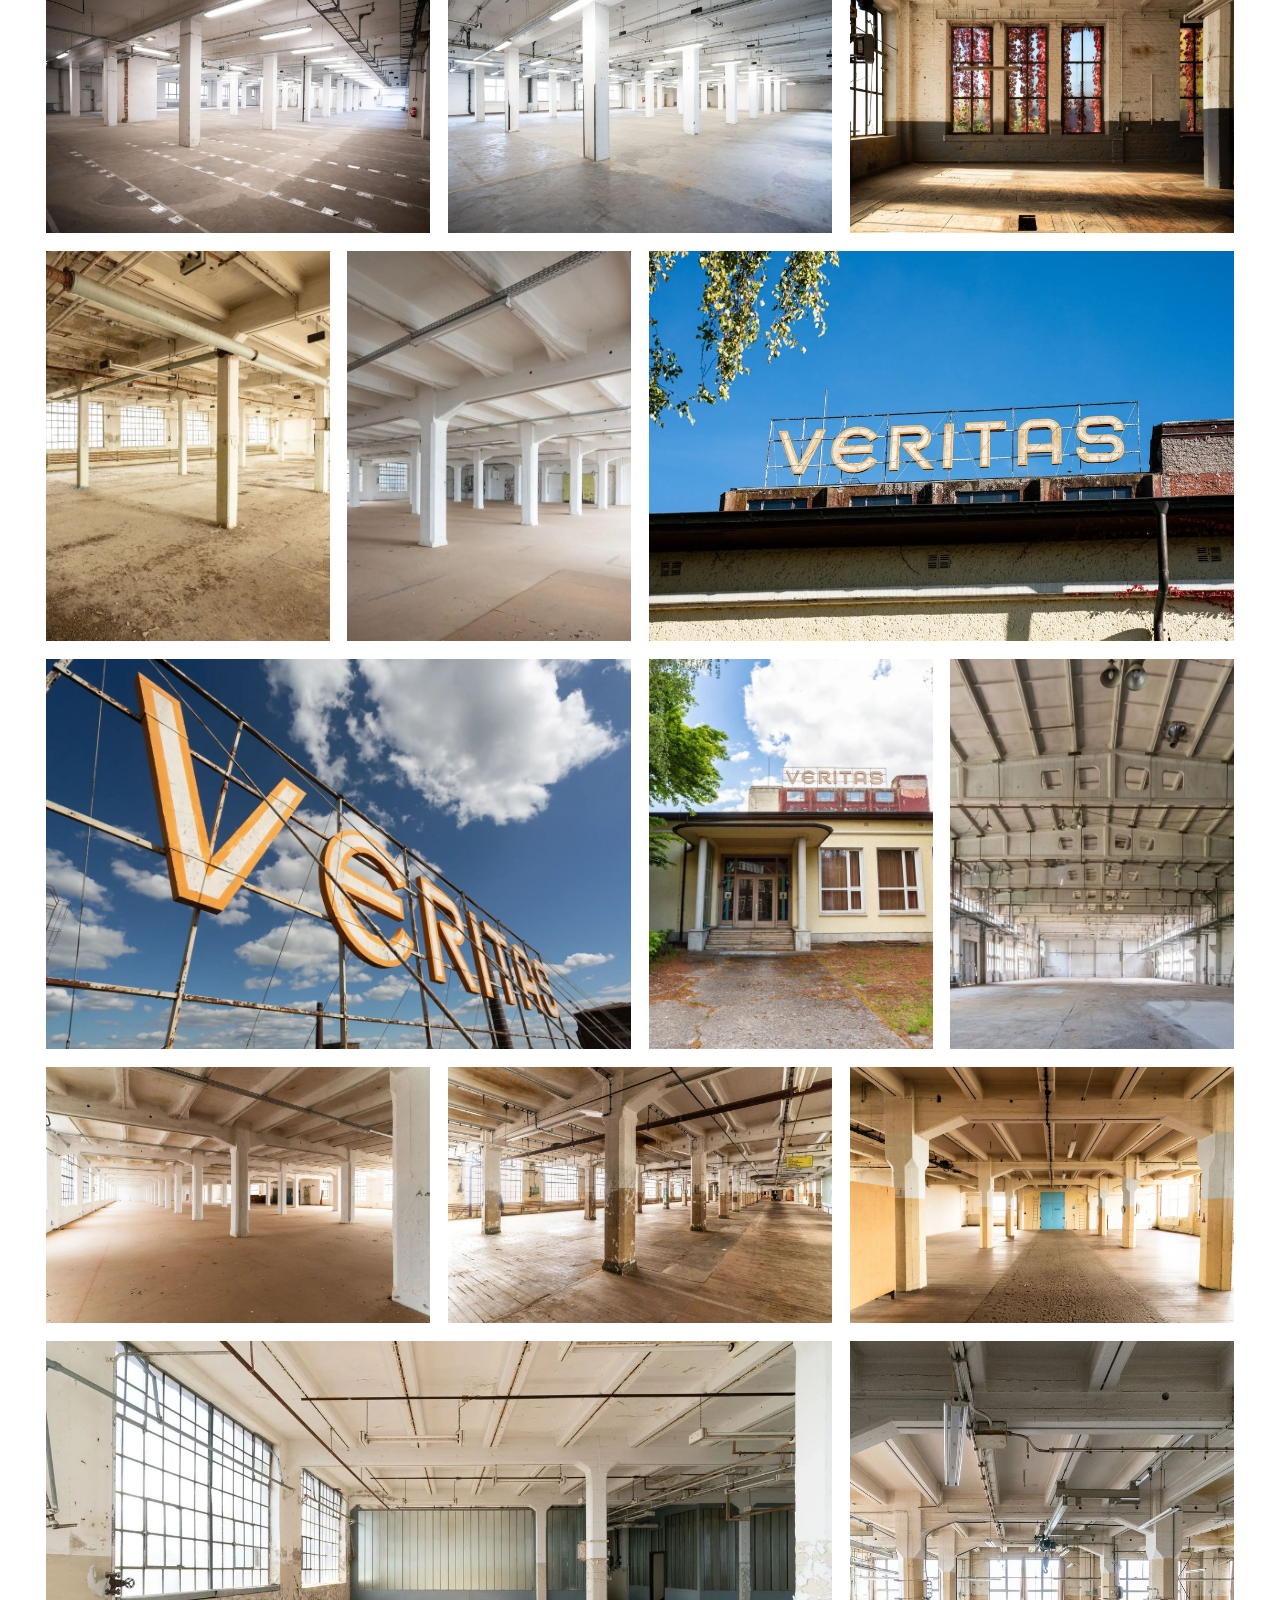
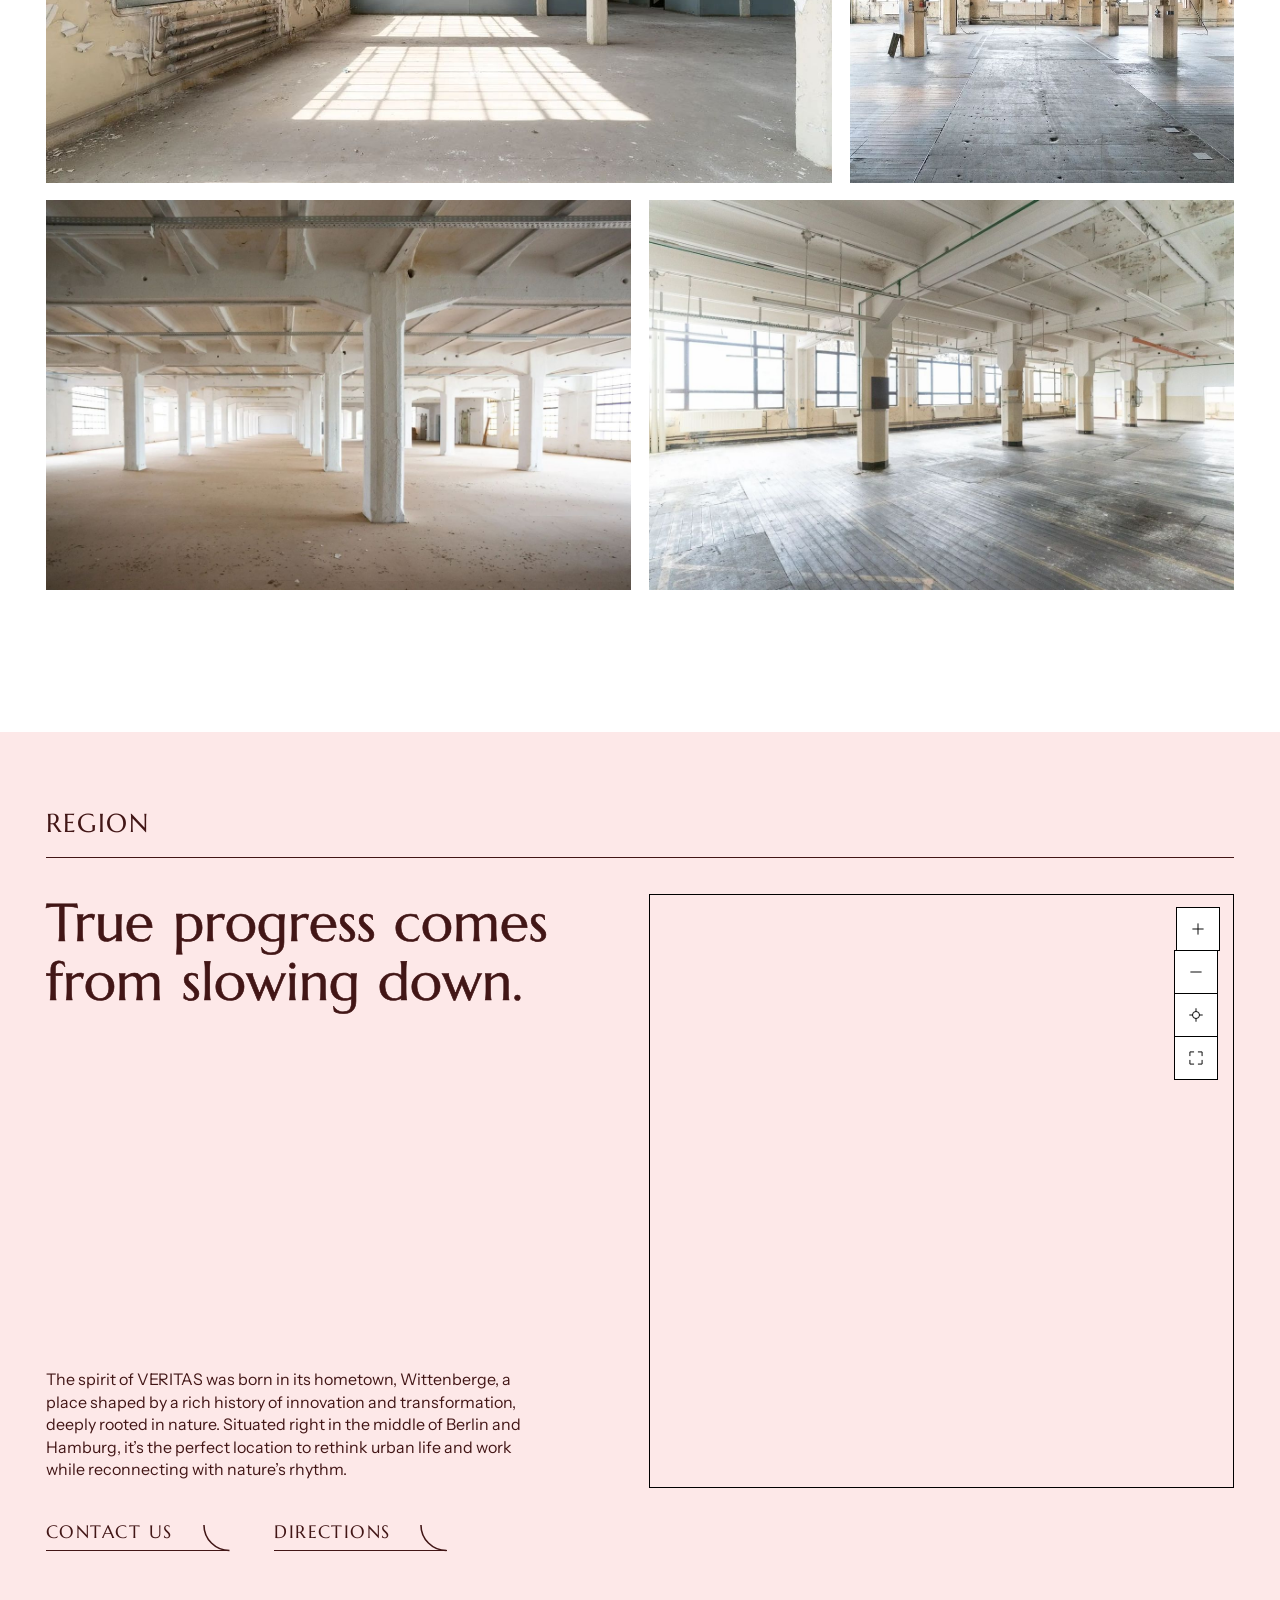
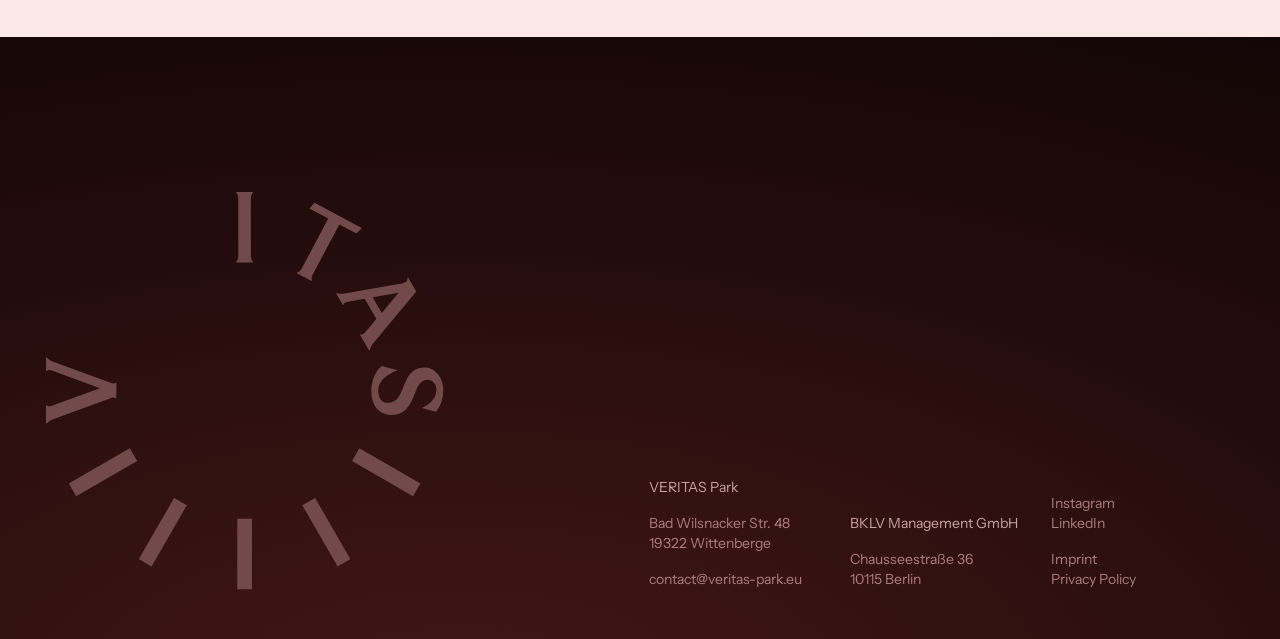
==== commit f06f4712: "Phone: opening pictures change even with Reduce Motion on (5 s); wheel block longer with more dark r" ====
--- a/index.html
+++ b/index.html
@@ -7,7 +7,7 @@
 <meta name="color-scheme" content="light only">
 <title>VERITAS, a place where ideas take action</title>
 <link rel="icon" href="img/favicon.svg">
-<link rel="stylesheet" href="veritas.css?v=79">
+<link rel="stylesheet" href="veritas.css?v=81">
 <script>try{if(sessionStorage.getItem('v-bar')==='b')document.documentElement.classList.add('scrolled')}catch(e){}</script>
 </head>
 <!-- VERITAS, the home page. Written by hand, 22 Nov 2026 (round 3). No build script makes this file.
@@ -256,8 +256,8 @@
 <script src="symbol.js?v=43"></script>
 <script src="de.js?v=31"></script>
 <script src="i18n.js?v=49" defer></script>
-<script src="hero.js?v=38" defer></script>
-<script src="wheel.js?v=35" defer></script>
+<script src="hero.js?v=38h" defer></script>
+<script src="wheel.js?v=37" defer></script>
 <script src="map.js?v=1" defer></script>
 </body>
 </html>
--- a/veritas.css
+++ b/veritas.css
@@ -1080,3 +1080,10 @@
 /* a narrow computer window: the model's tiles smaller, so they cover less of it */
 @media(min-width:821px) and (max-width:1180px){.urb-zoom .round{width:38px;height:38px}.urb-zoom .ico{font-size:12px}}
 @media(max-width:820px){.nav .foot .lang{margin-right:6px}}
+
+/* the wheel on a phone: more of the dark red light under it; the arrows and the name stand in the middle of that space */
+@media(max-width:820px){
+  .wheel-sec{height:calc(100svh + 130px)}
+  .wheel-sec .wheel{flex:0 0 auto;height:calc(var(--chh,346px) + 84px)}
+  .wheel-cap{flex:1 1 auto;align-content:center;padding-top:0;padding-bottom:max(12px,env(safe-area-inset-bottom))}
+}
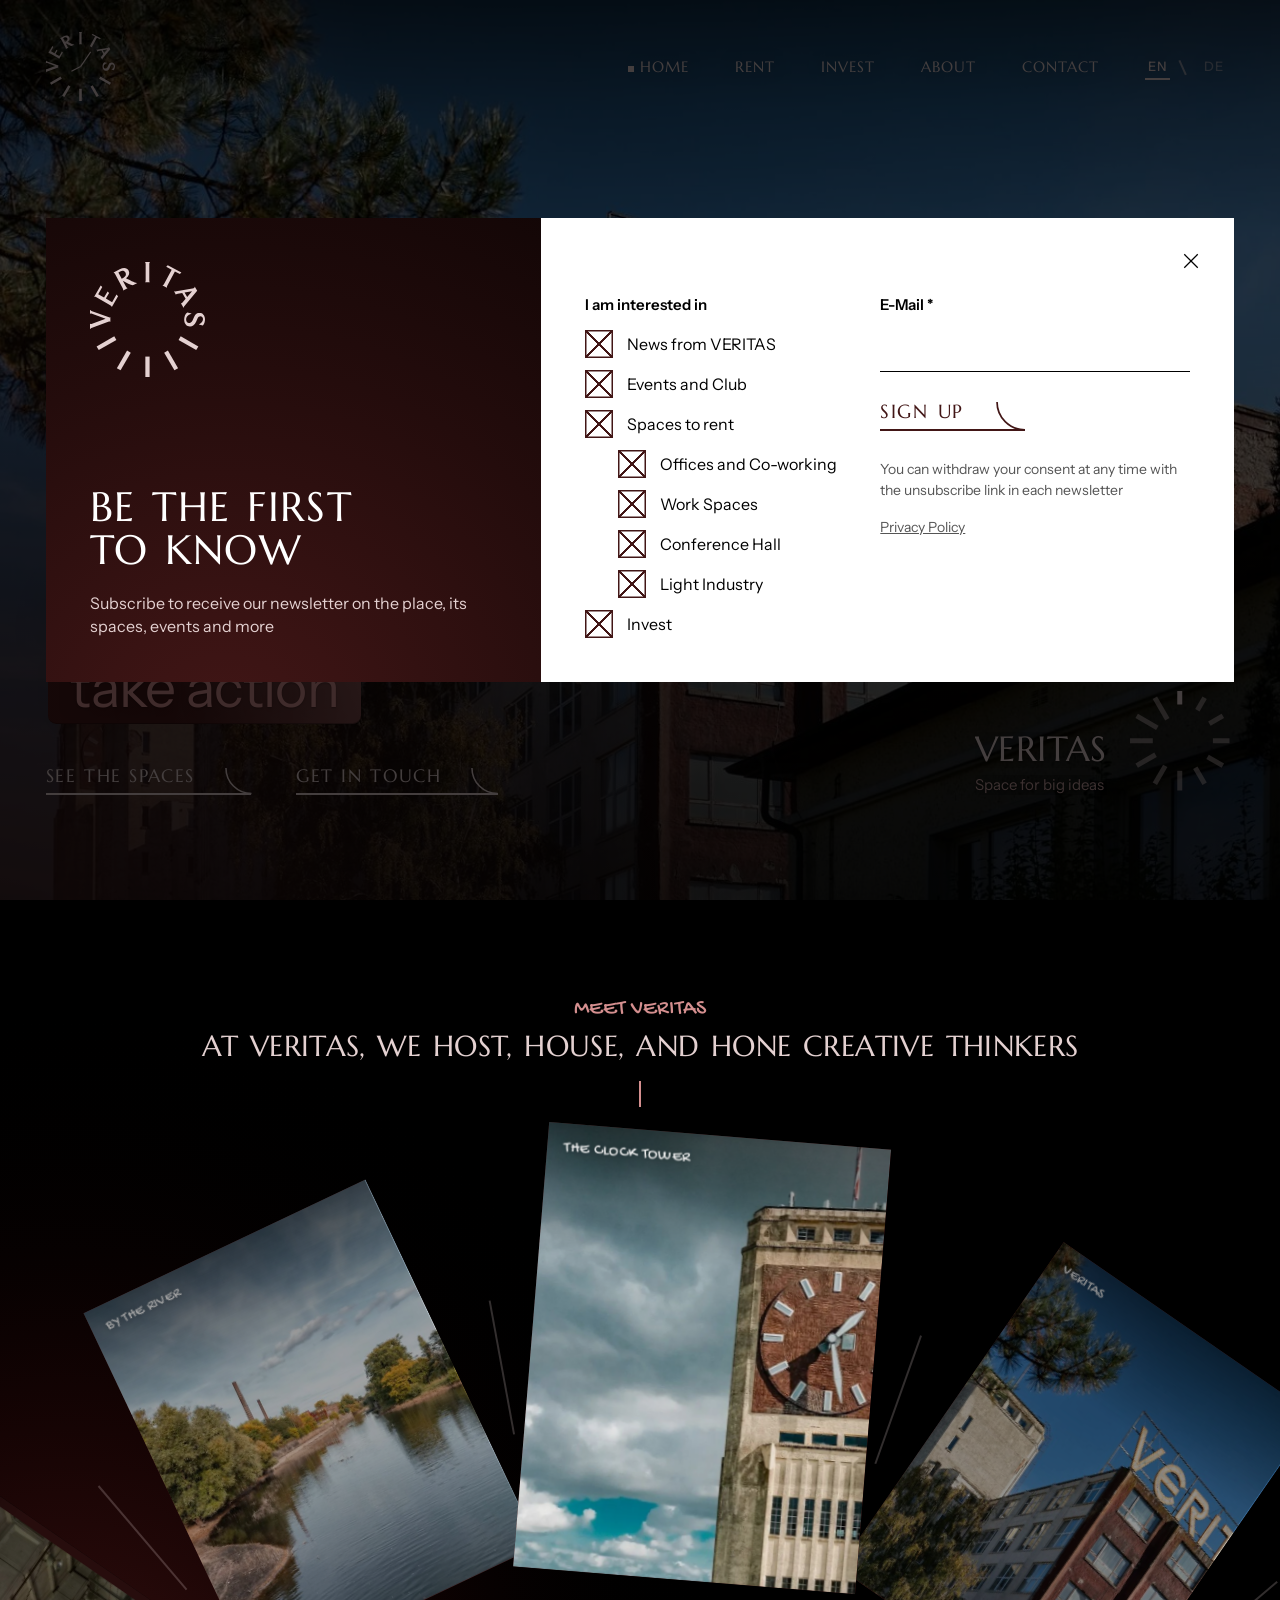
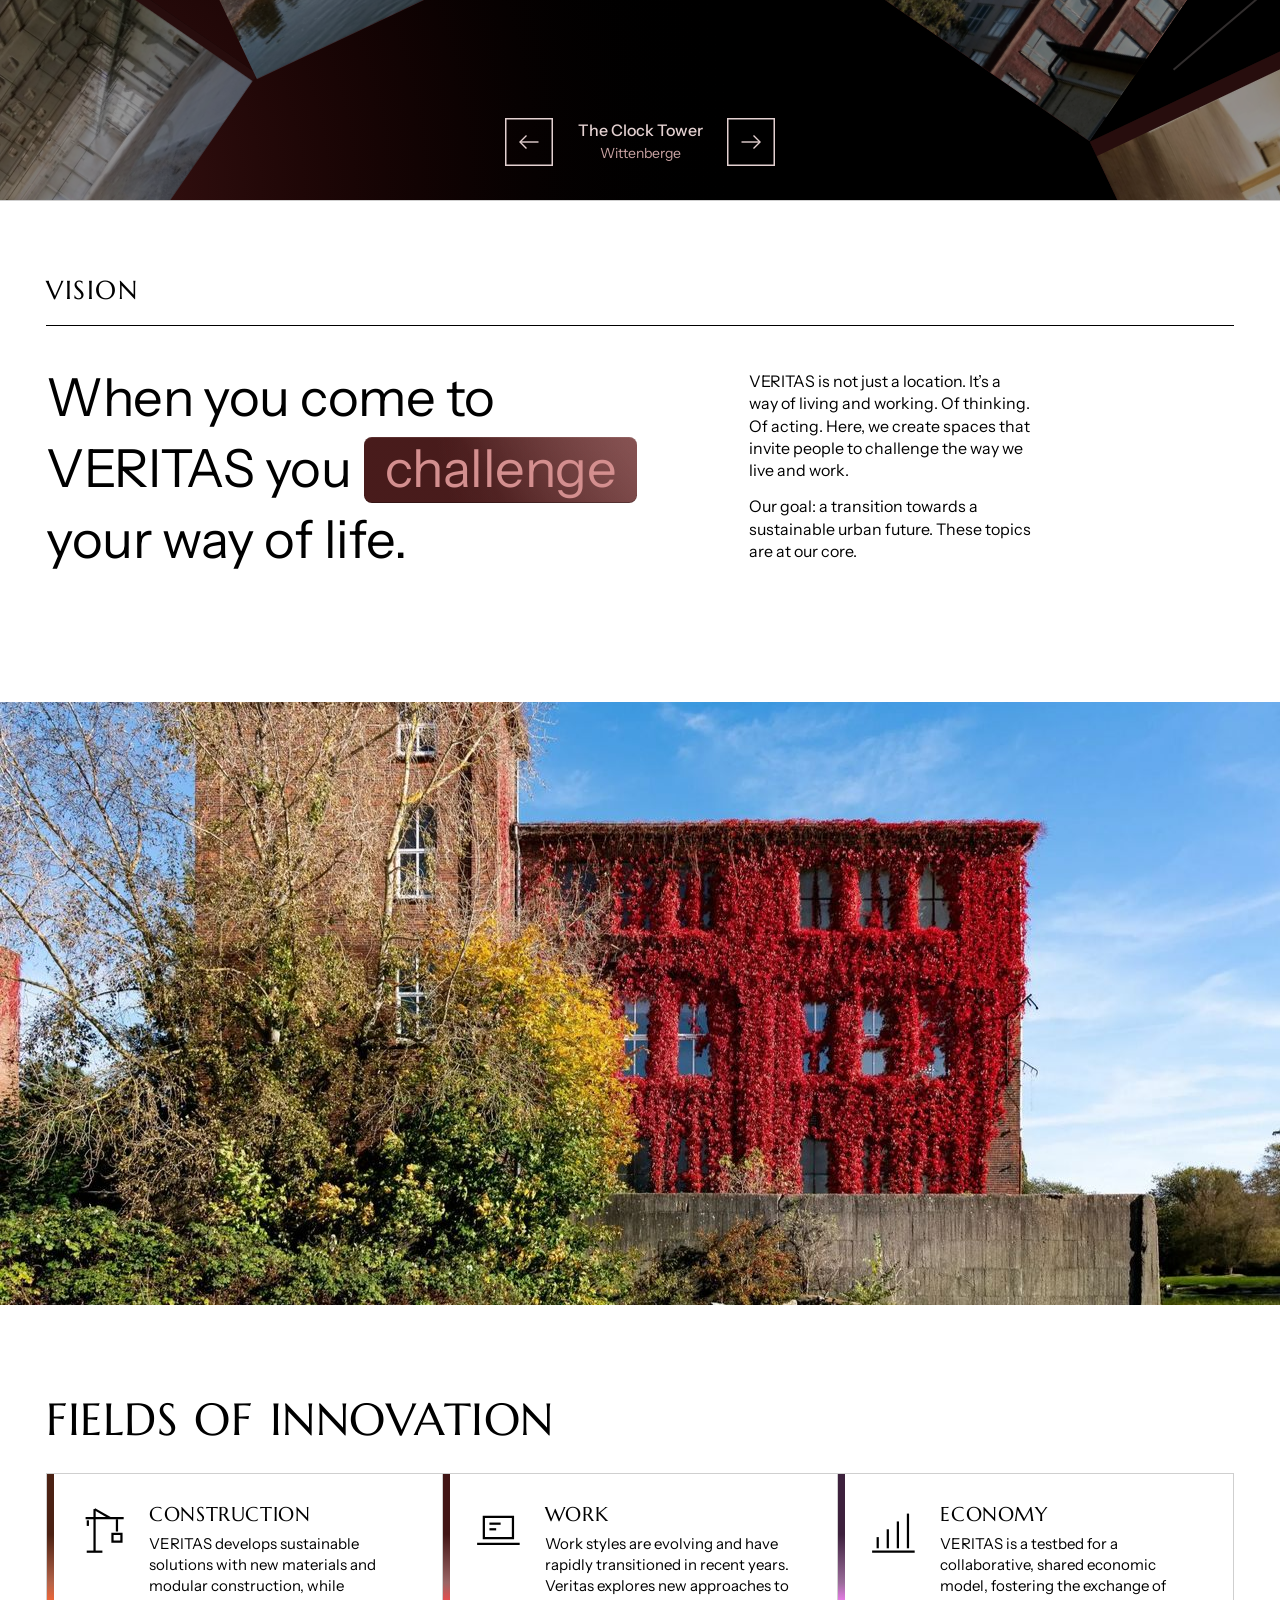
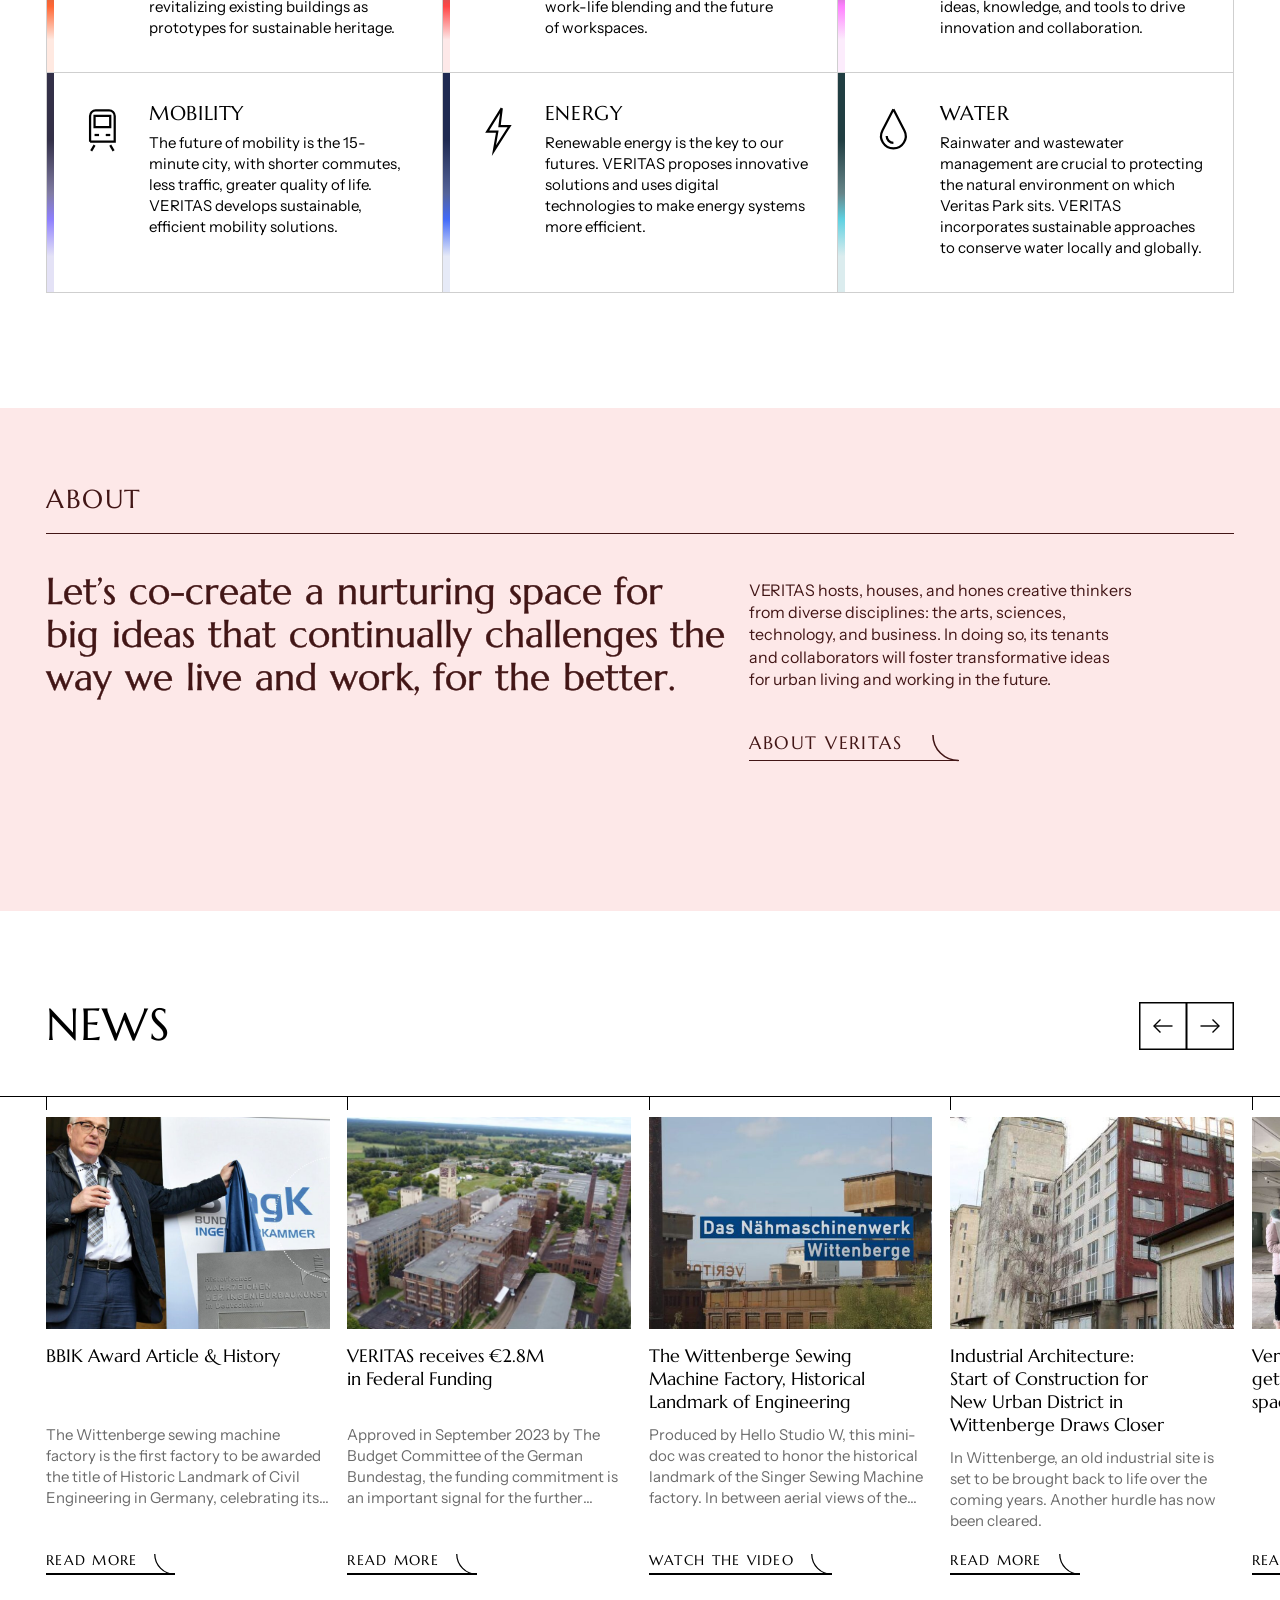
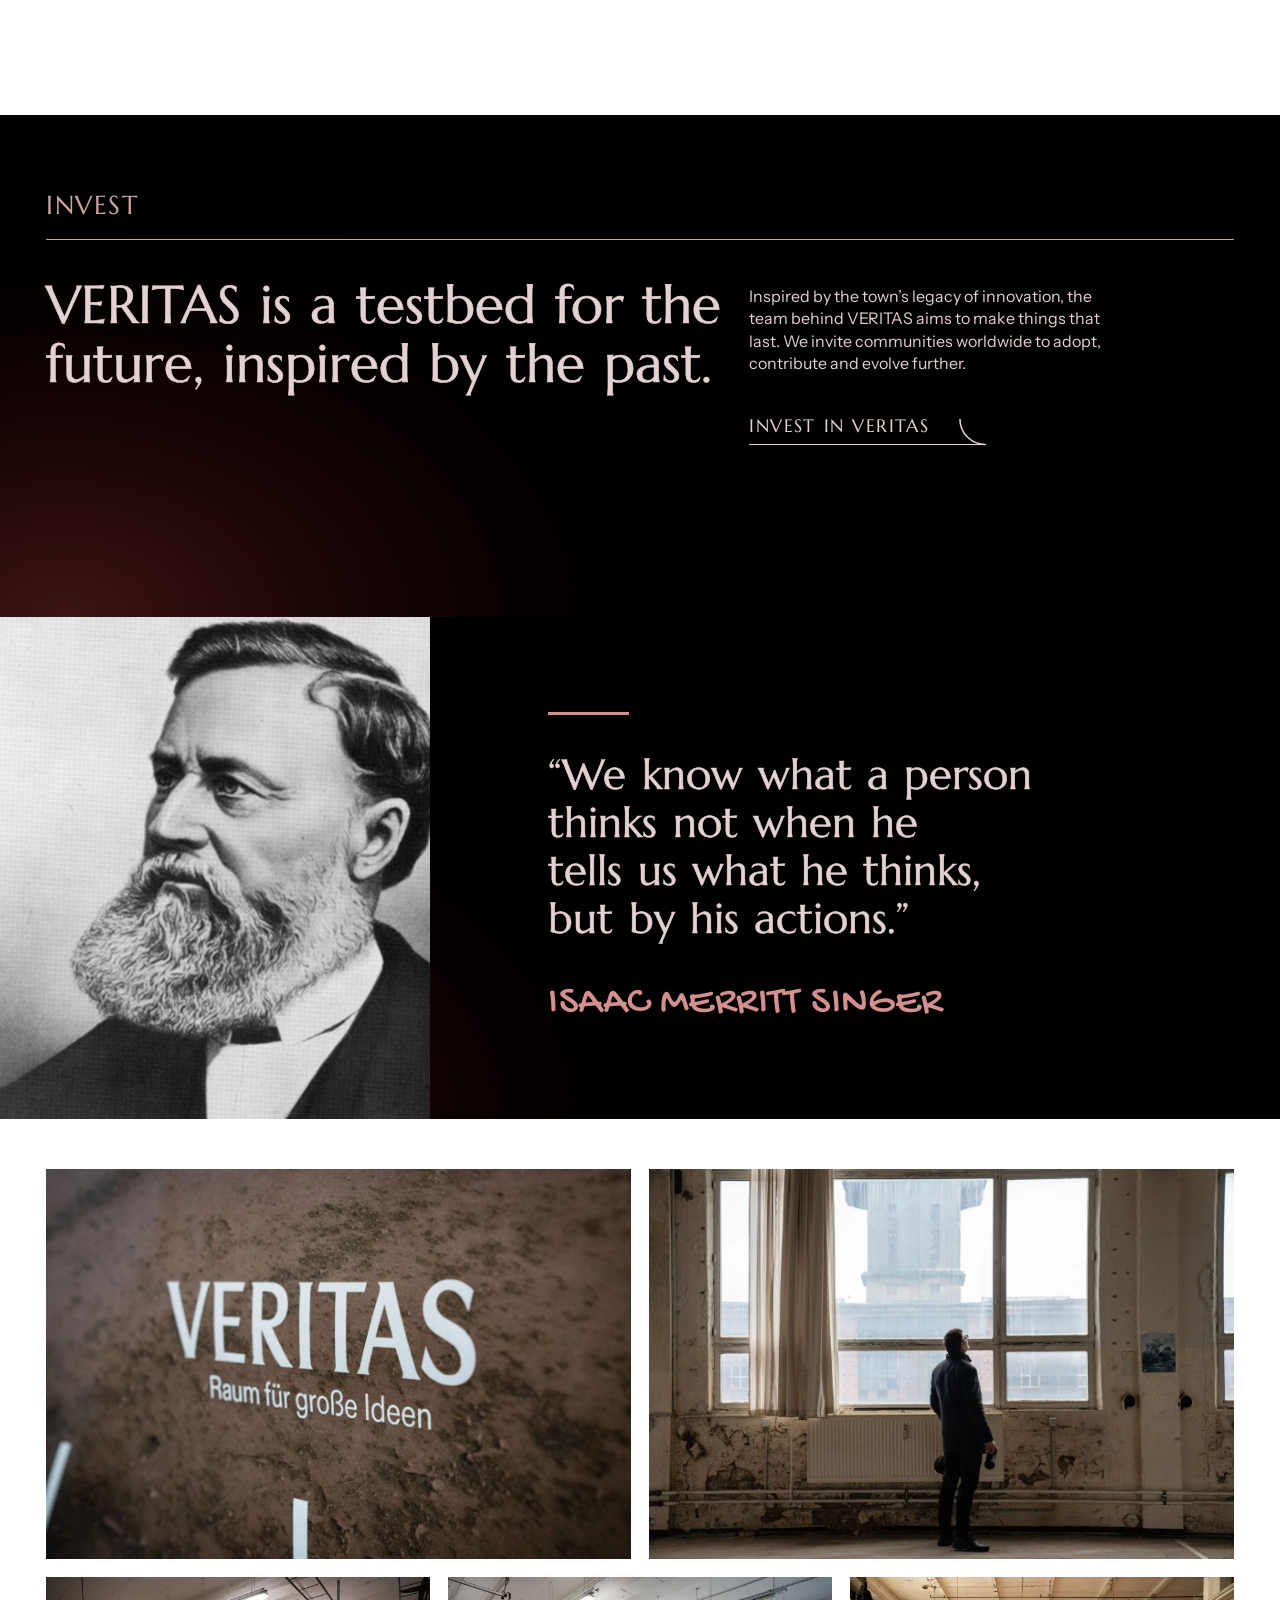
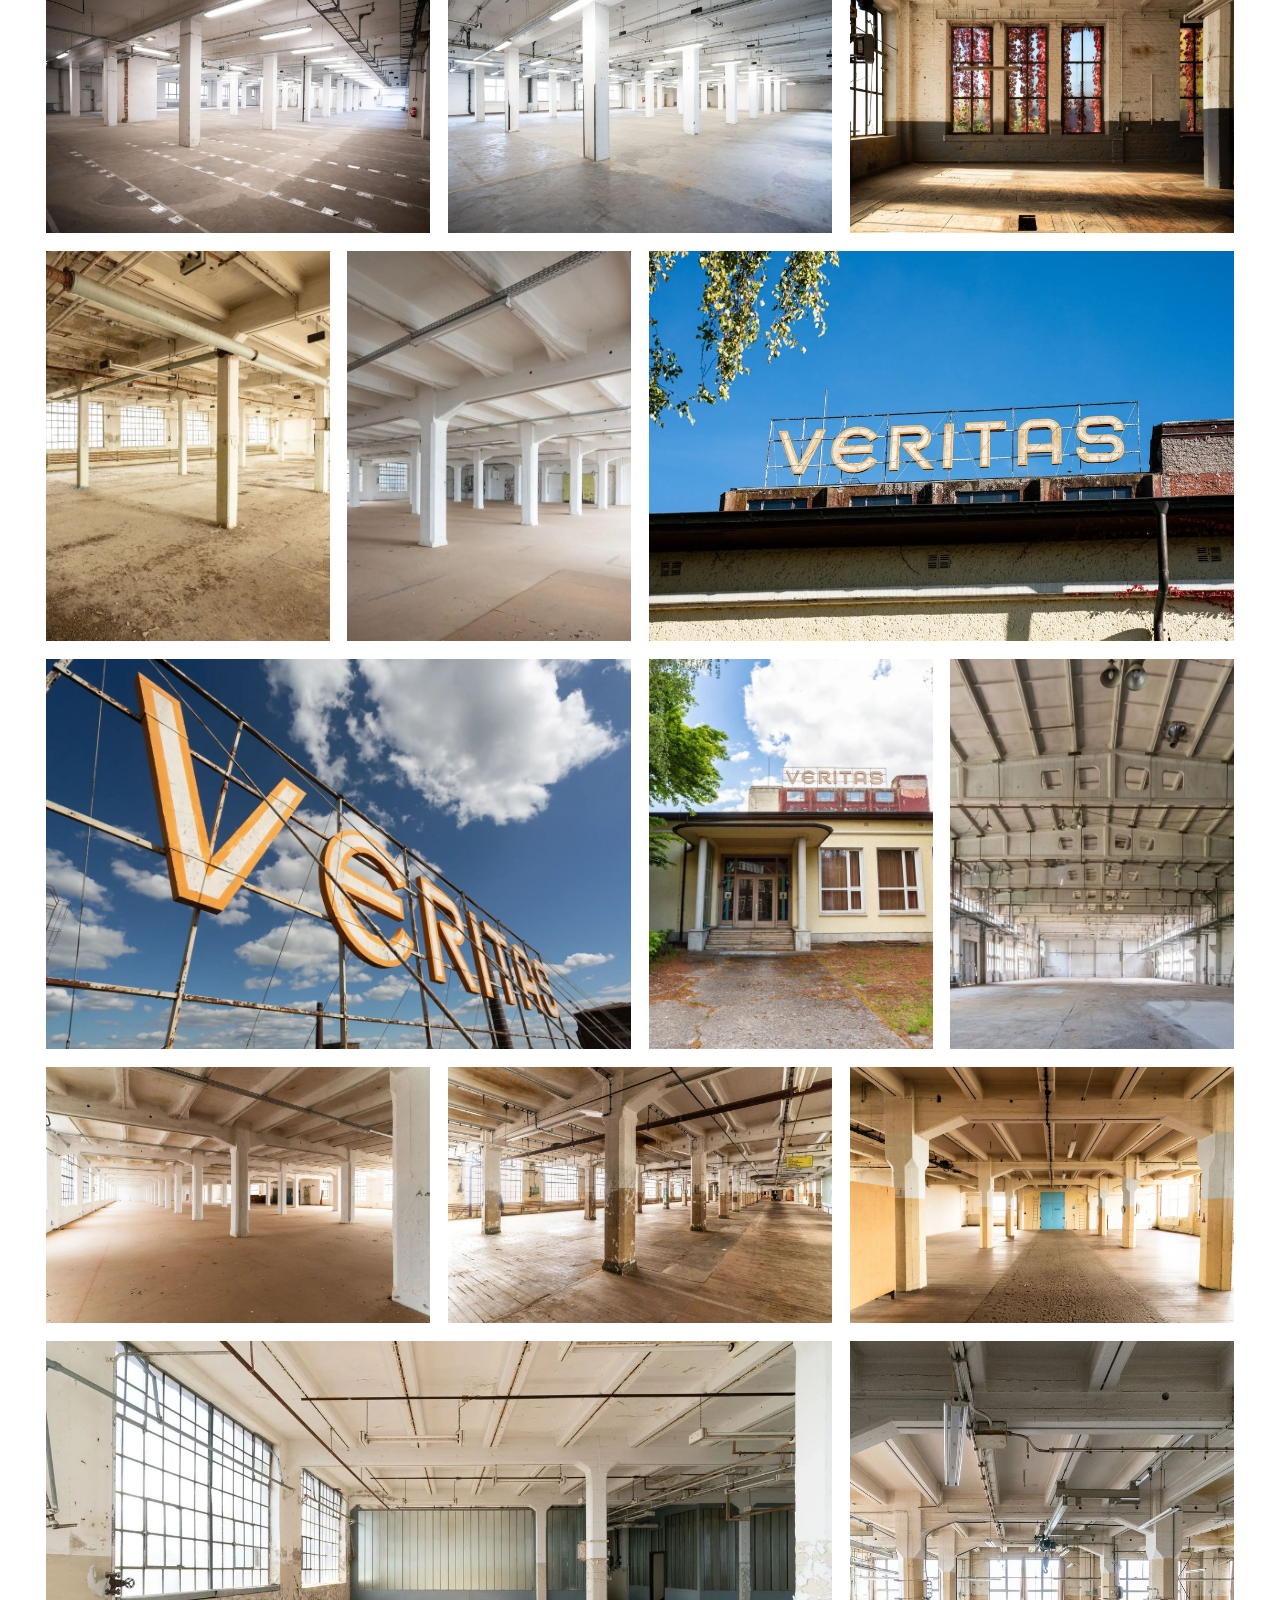
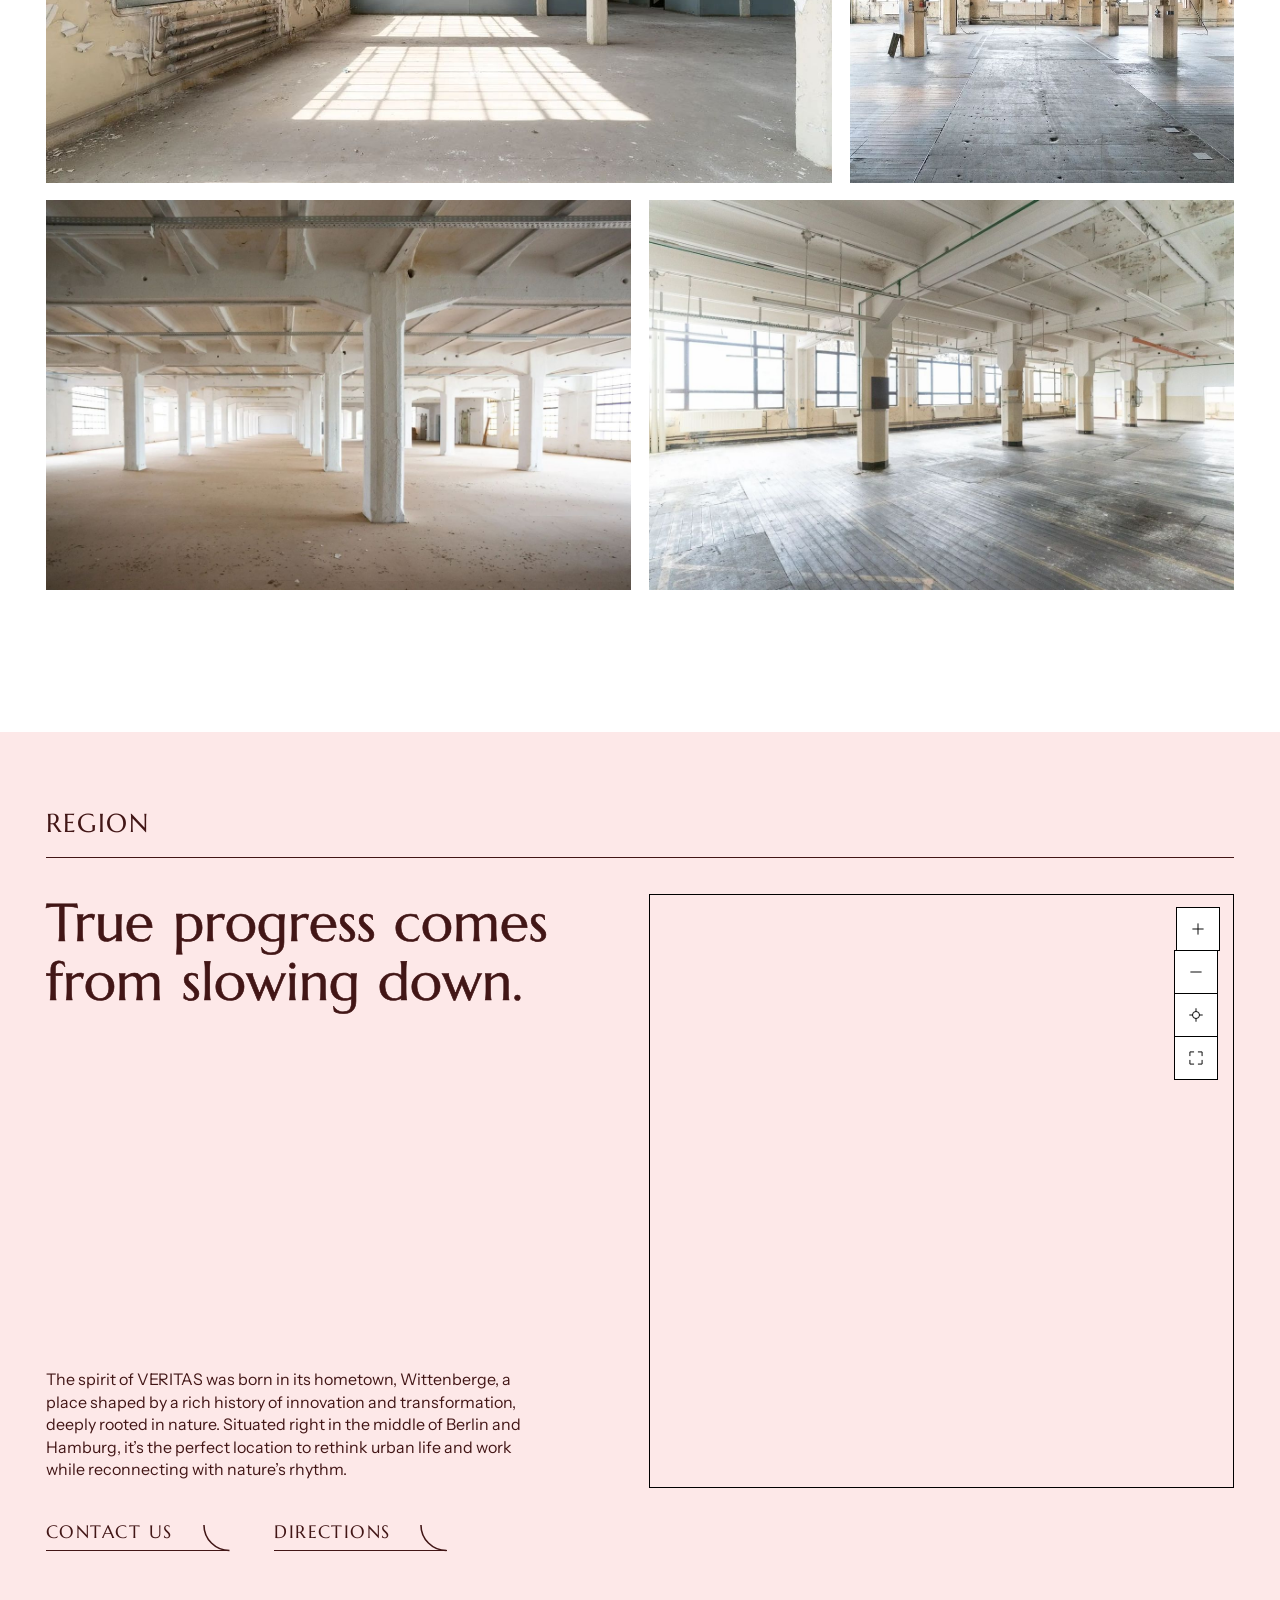
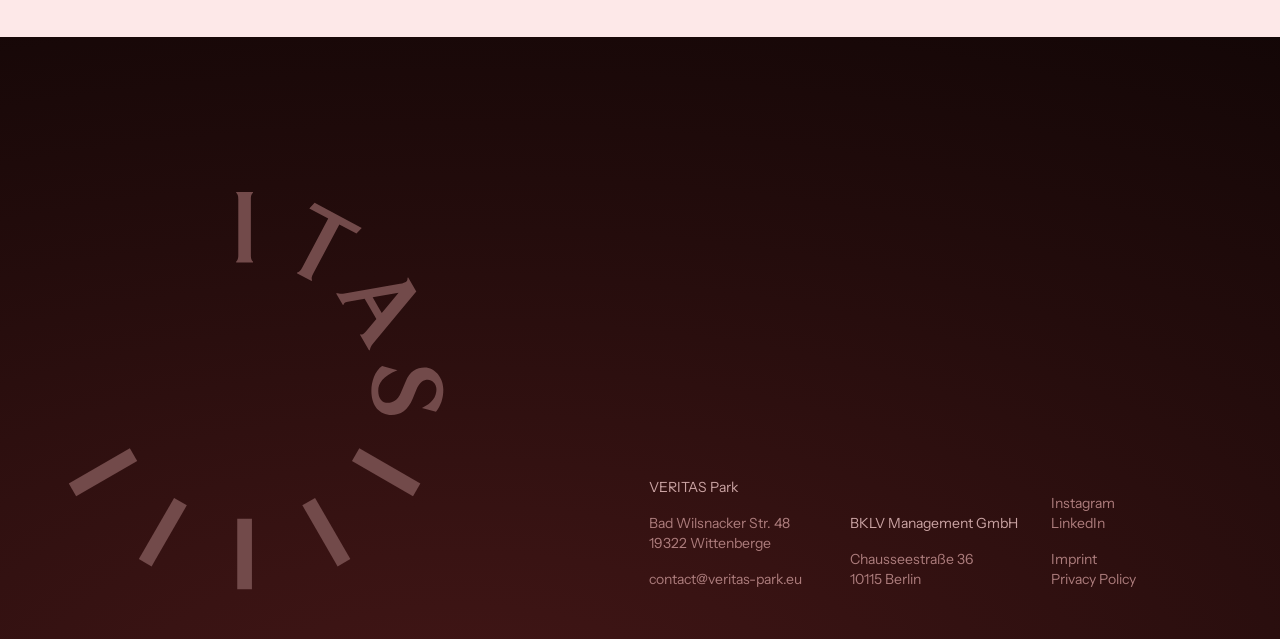
==== commit 6ac6792e: "Phone: pages run to the bottom edge under Safari's bar (viewport-fit cover, foot padded by the safe " ====
--- a/index.html
+++ b/index.html
@@ -2,12 +2,12 @@
 <html lang="en" class="at-top">
 <head>
 <meta charset="utf-8">
-<meta name="viewport" content="width=device-width,initial-scale=1">
+<meta name="viewport" content="width=device-width,initial-scale=1,viewport-fit=cover">
 <meta name="theme-color" content="#000000">
 <meta name="color-scheme" content="light only">
 <title>VERITAS, a place where ideas take action</title>
 <link rel="icon" href="img/favicon.svg">
-<link rel="stylesheet" href="veritas.css?v=81">
+<link rel="stylesheet" href="veritas.css?v=83">
 <script>try{if(sessionStorage.getItem('v-bar')==='b')document.documentElement.classList.add('scrolled')}catch(e){}</script>
 </head>
 <!-- VERITAS, the home page. Written by hand, 22 Nov 2026 (round 3). No build script makes this file.
@@ -252,7 +252,7 @@
   </div>
 </footer>
 
-<script src="veritas.js?v=62"></script>
+<script src="veritas.js?v=65"></script>
 <script src="symbol.js?v=43"></script>
 <script src="de.js?v=31"></script>
 <script src="i18n.js?v=49" defer></script>
--- a/veritas.css
+++ b/veritas.css
@@ -1083,7 +1083,12 @@
 
 /* the wheel on a phone: more of the dark red light under it; the arrows and the name stand in the middle of that space */
 @media(max-width:820px){
-  .wheel-sec{height:calc(100svh + 130px)}
+  .wheel-sec{height:calc(100svh + 260px)}
   .wheel-sec .wheel{flex:0 0 auto;height:calc(var(--chh,346px) + 84px)}
   .wheel-cap{flex:1 1 auto;align-content:center;padding-top:0;padding-bottom:max(12px,env(safe-area-inset-bottom))}
 }
+
+/* the page reaches the very bottom of a phone, under Safari's floating bar: the foot runs on under it in its own light, and what shows past the page end is the foot's colour */
+.footer{padding-bottom:calc(var(--row)*.5 + env(safe-area-inset-bottom))}
+@media(max-width:820px){.footer{padding-bottom:calc(var(--row)*.4 + env(safe-area-inset-bottom) + 24px)}}
+html{background:#1a0c0c}
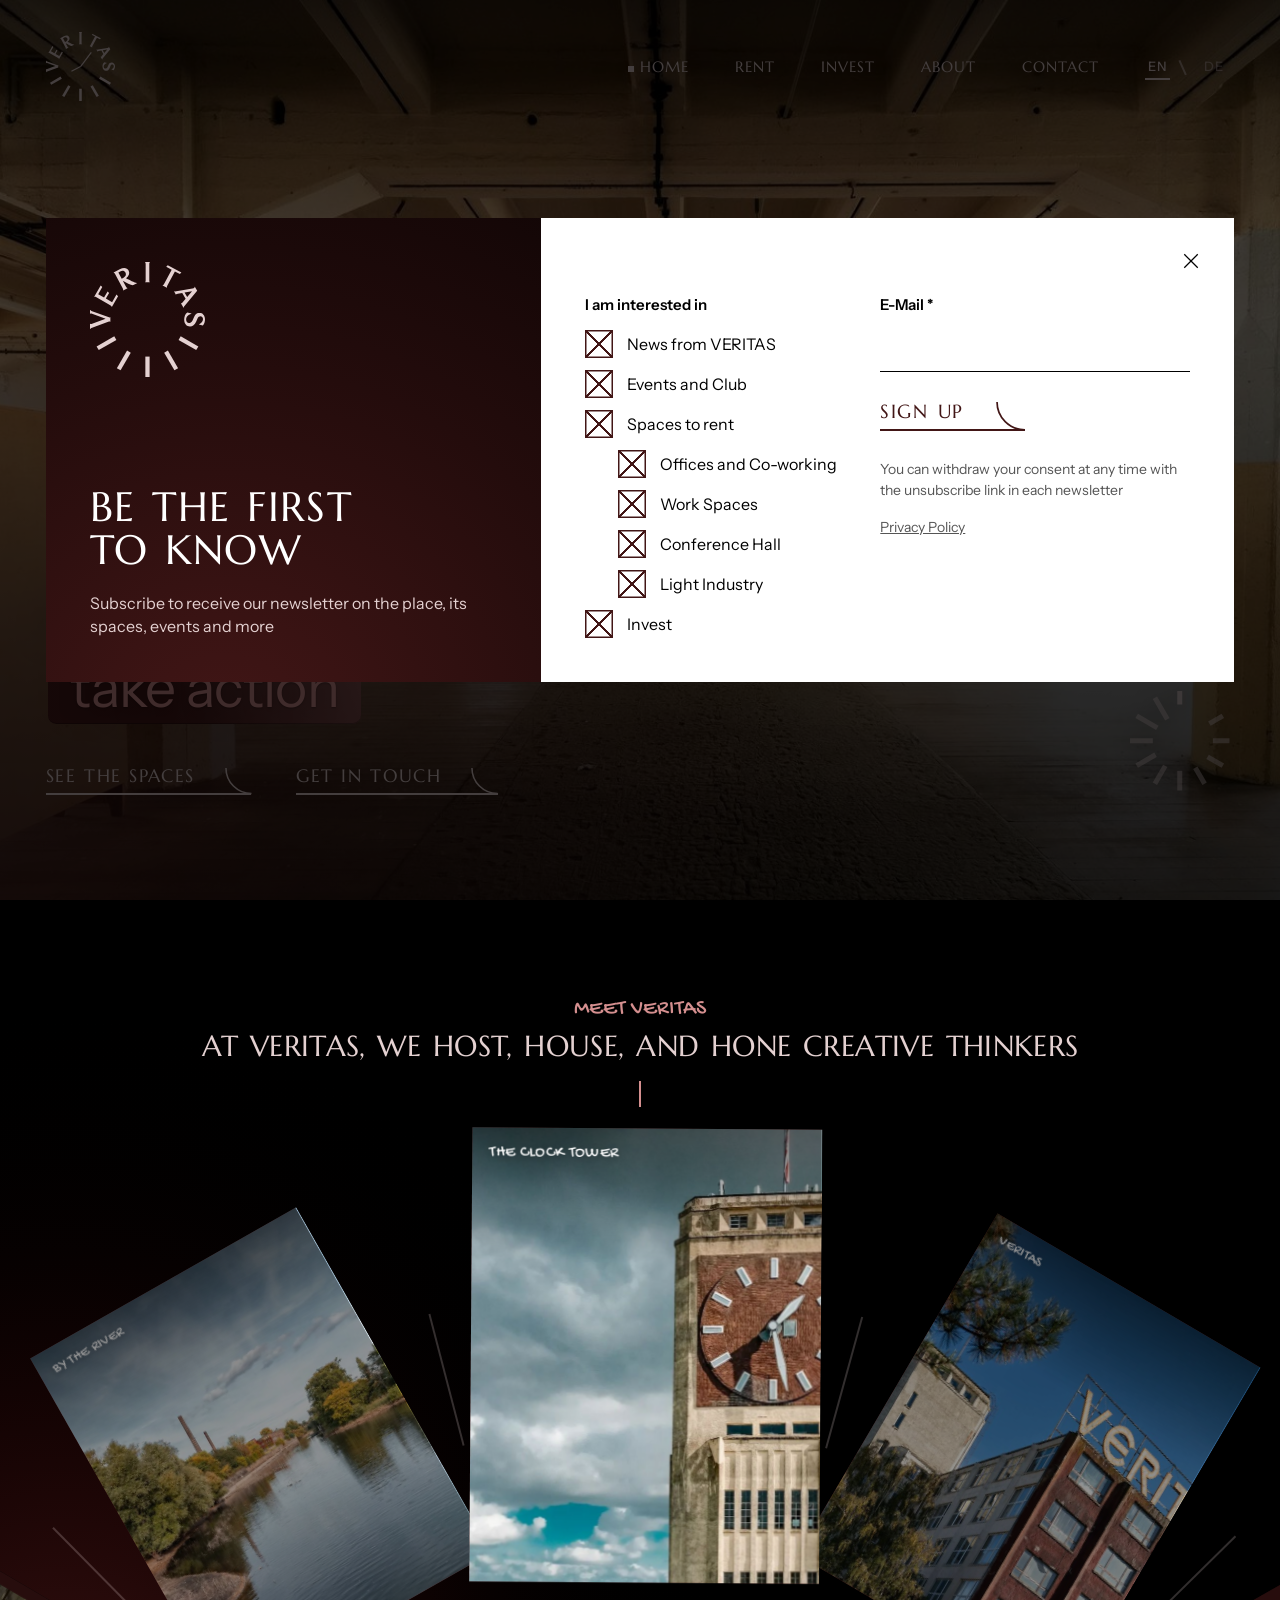
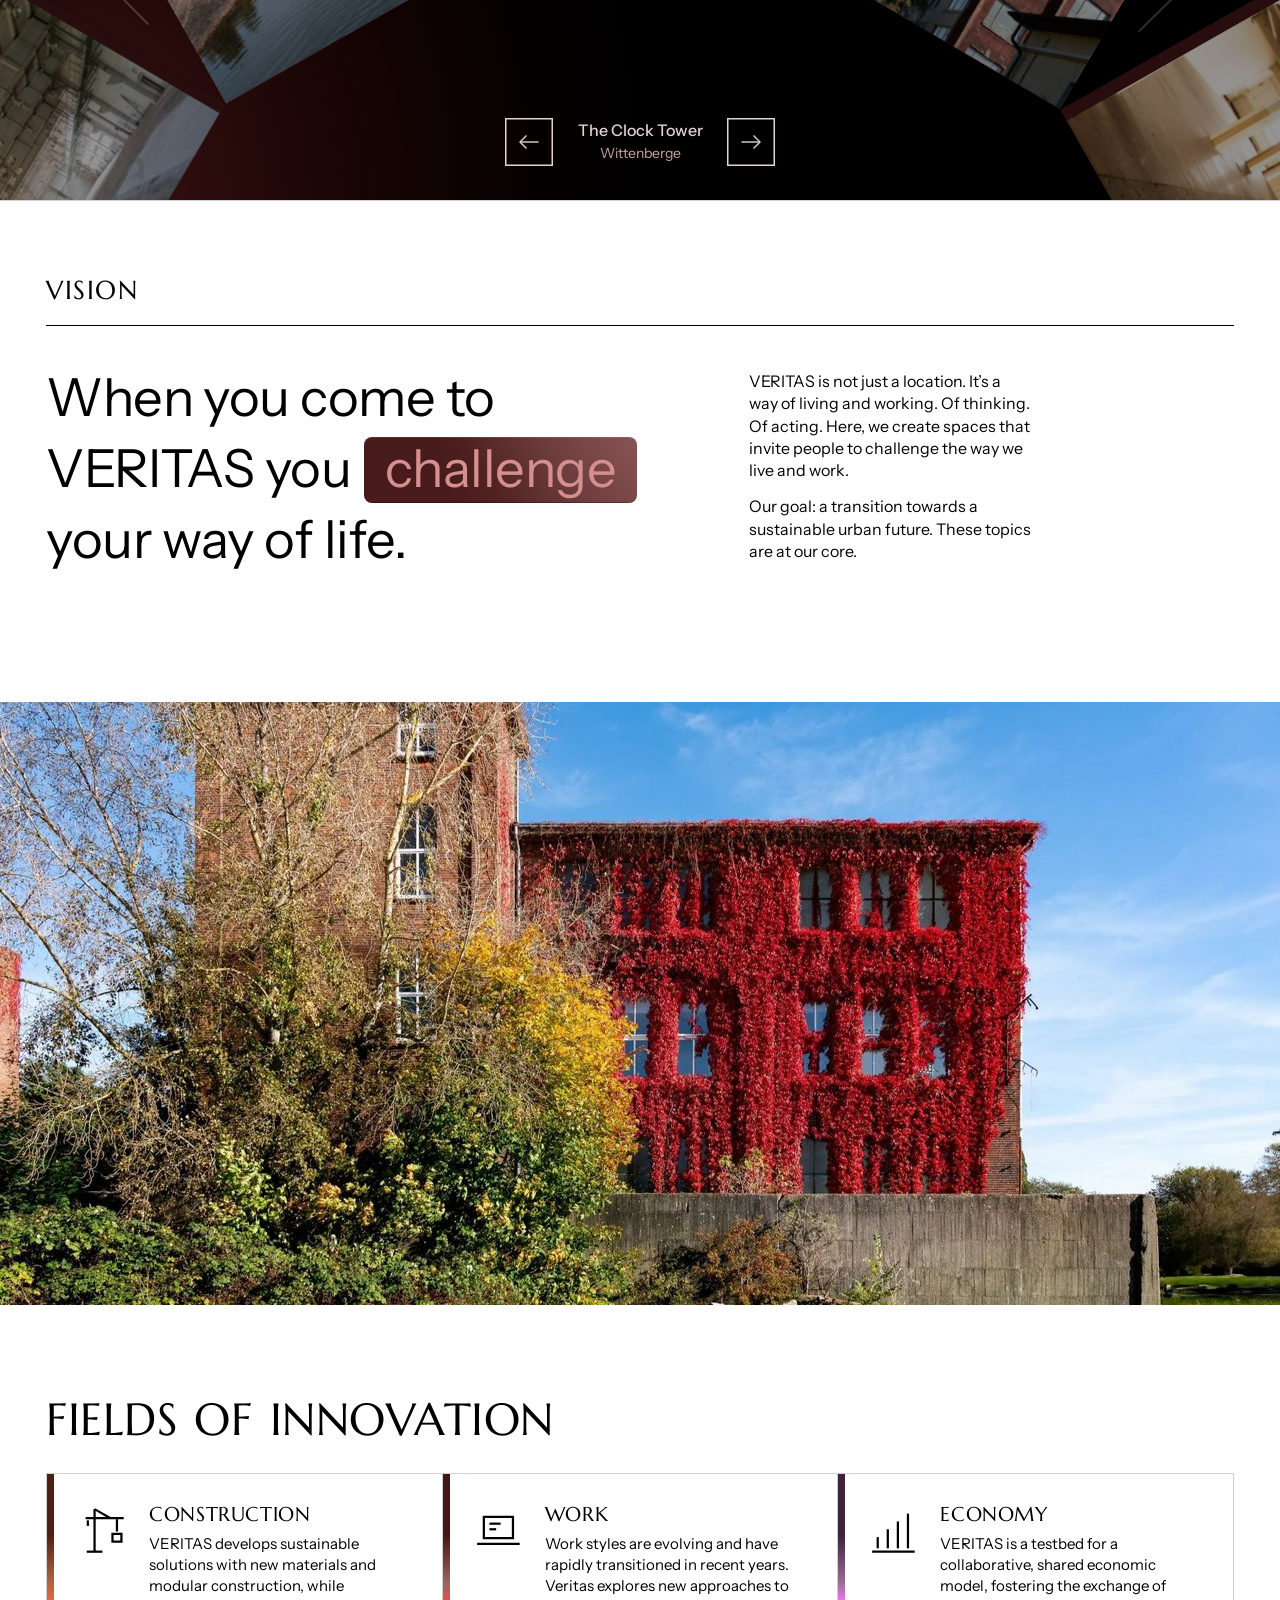
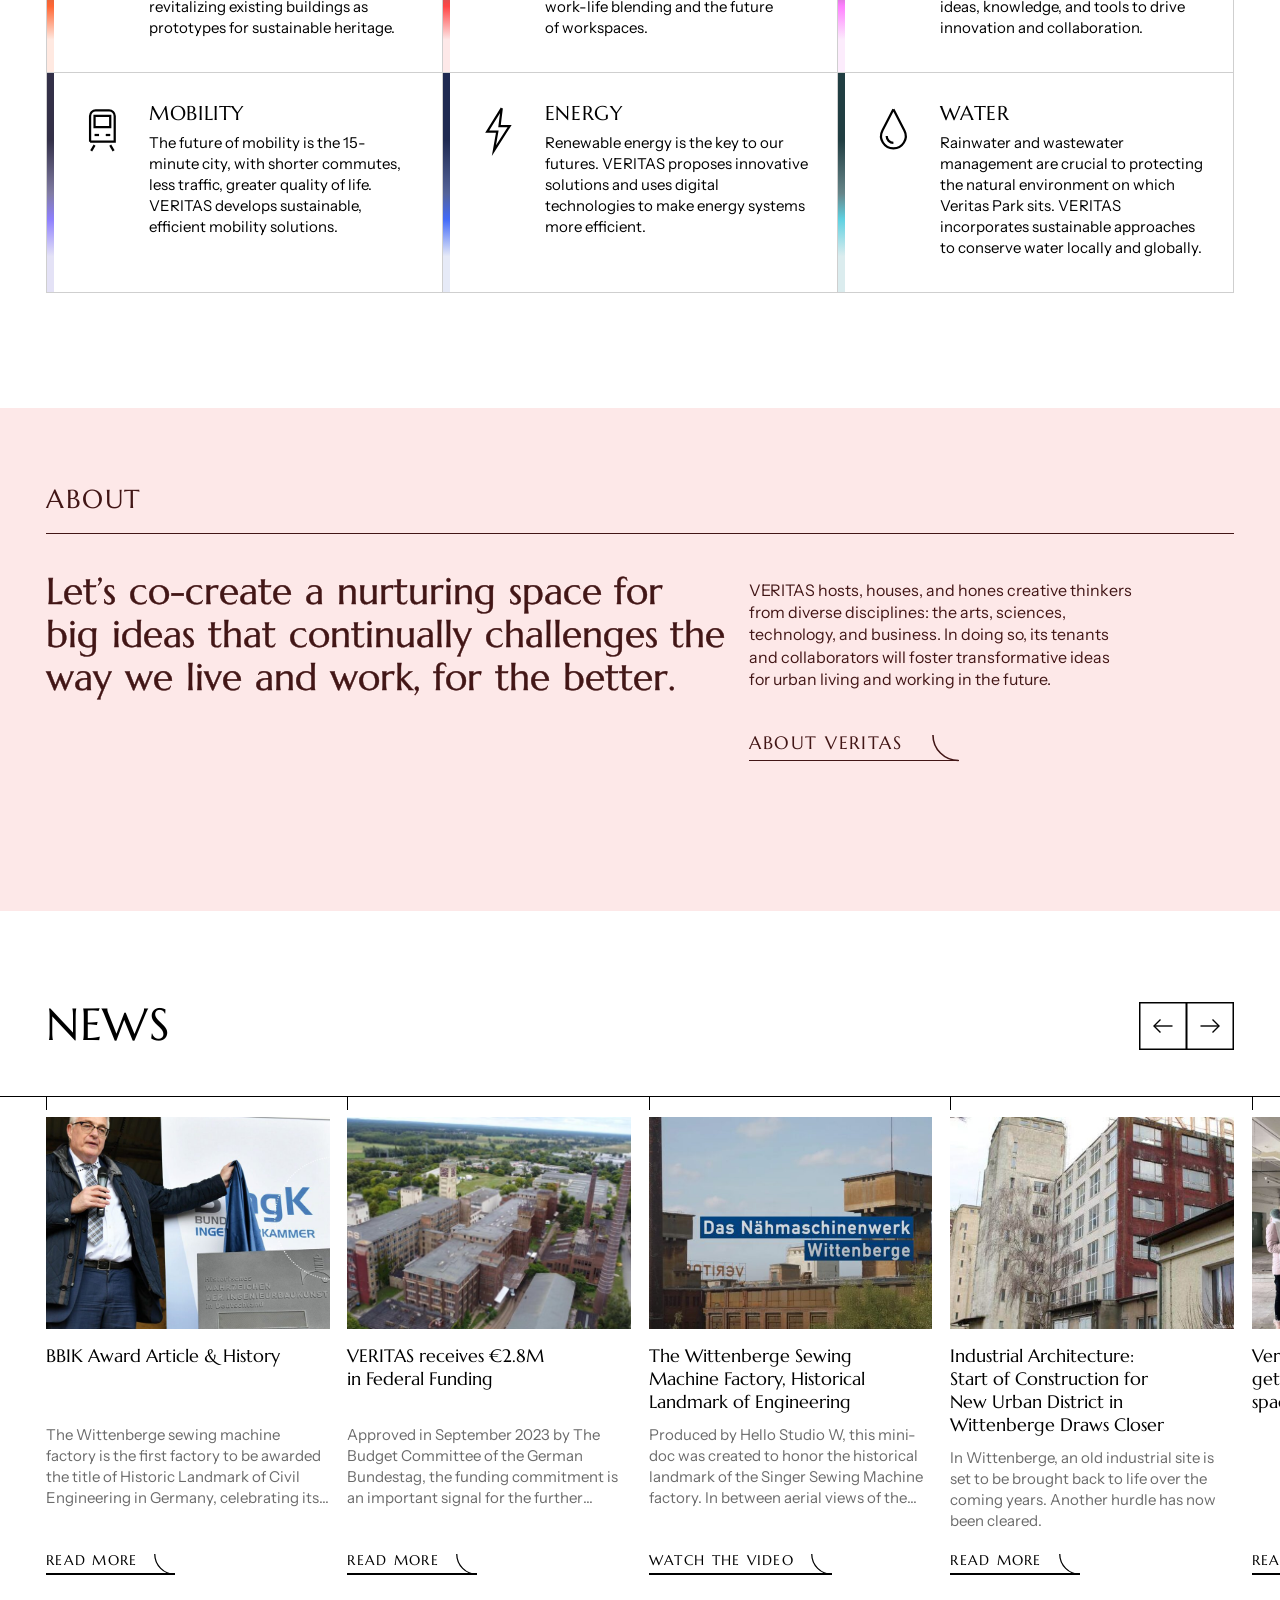
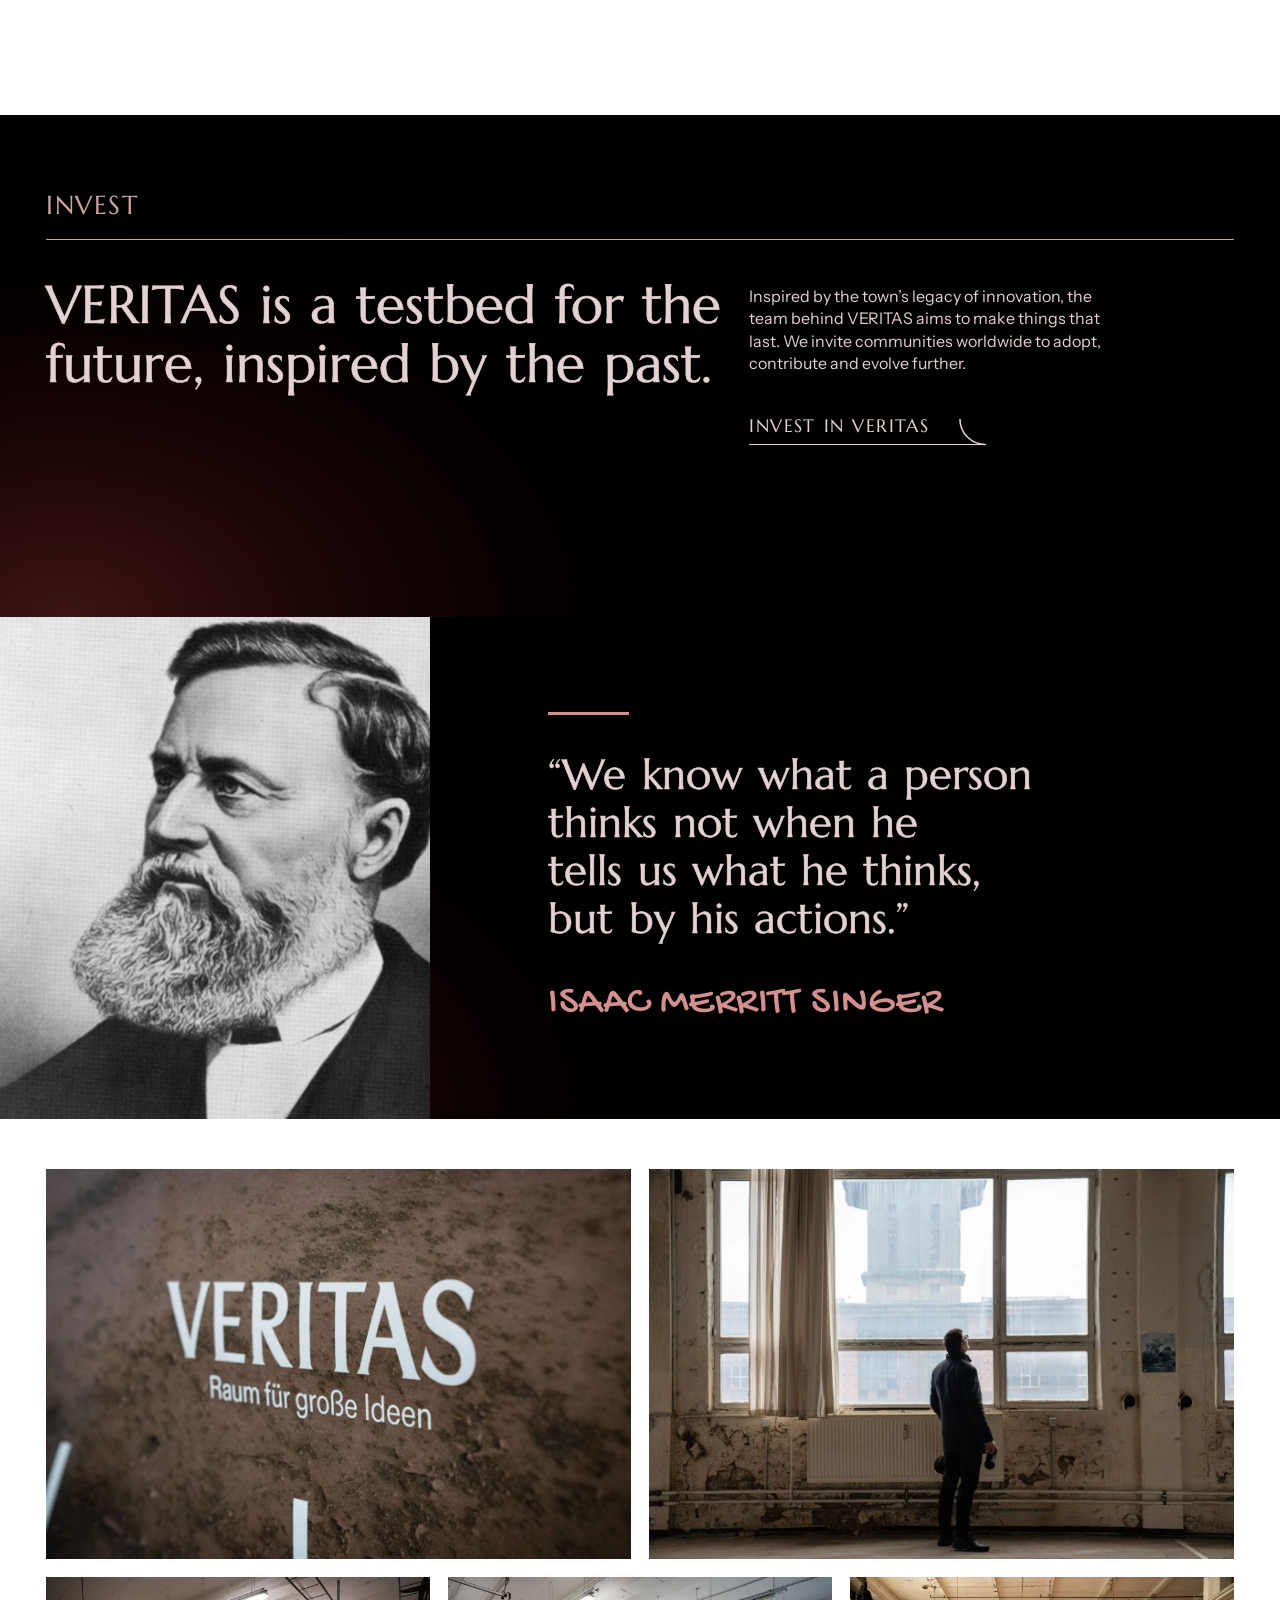
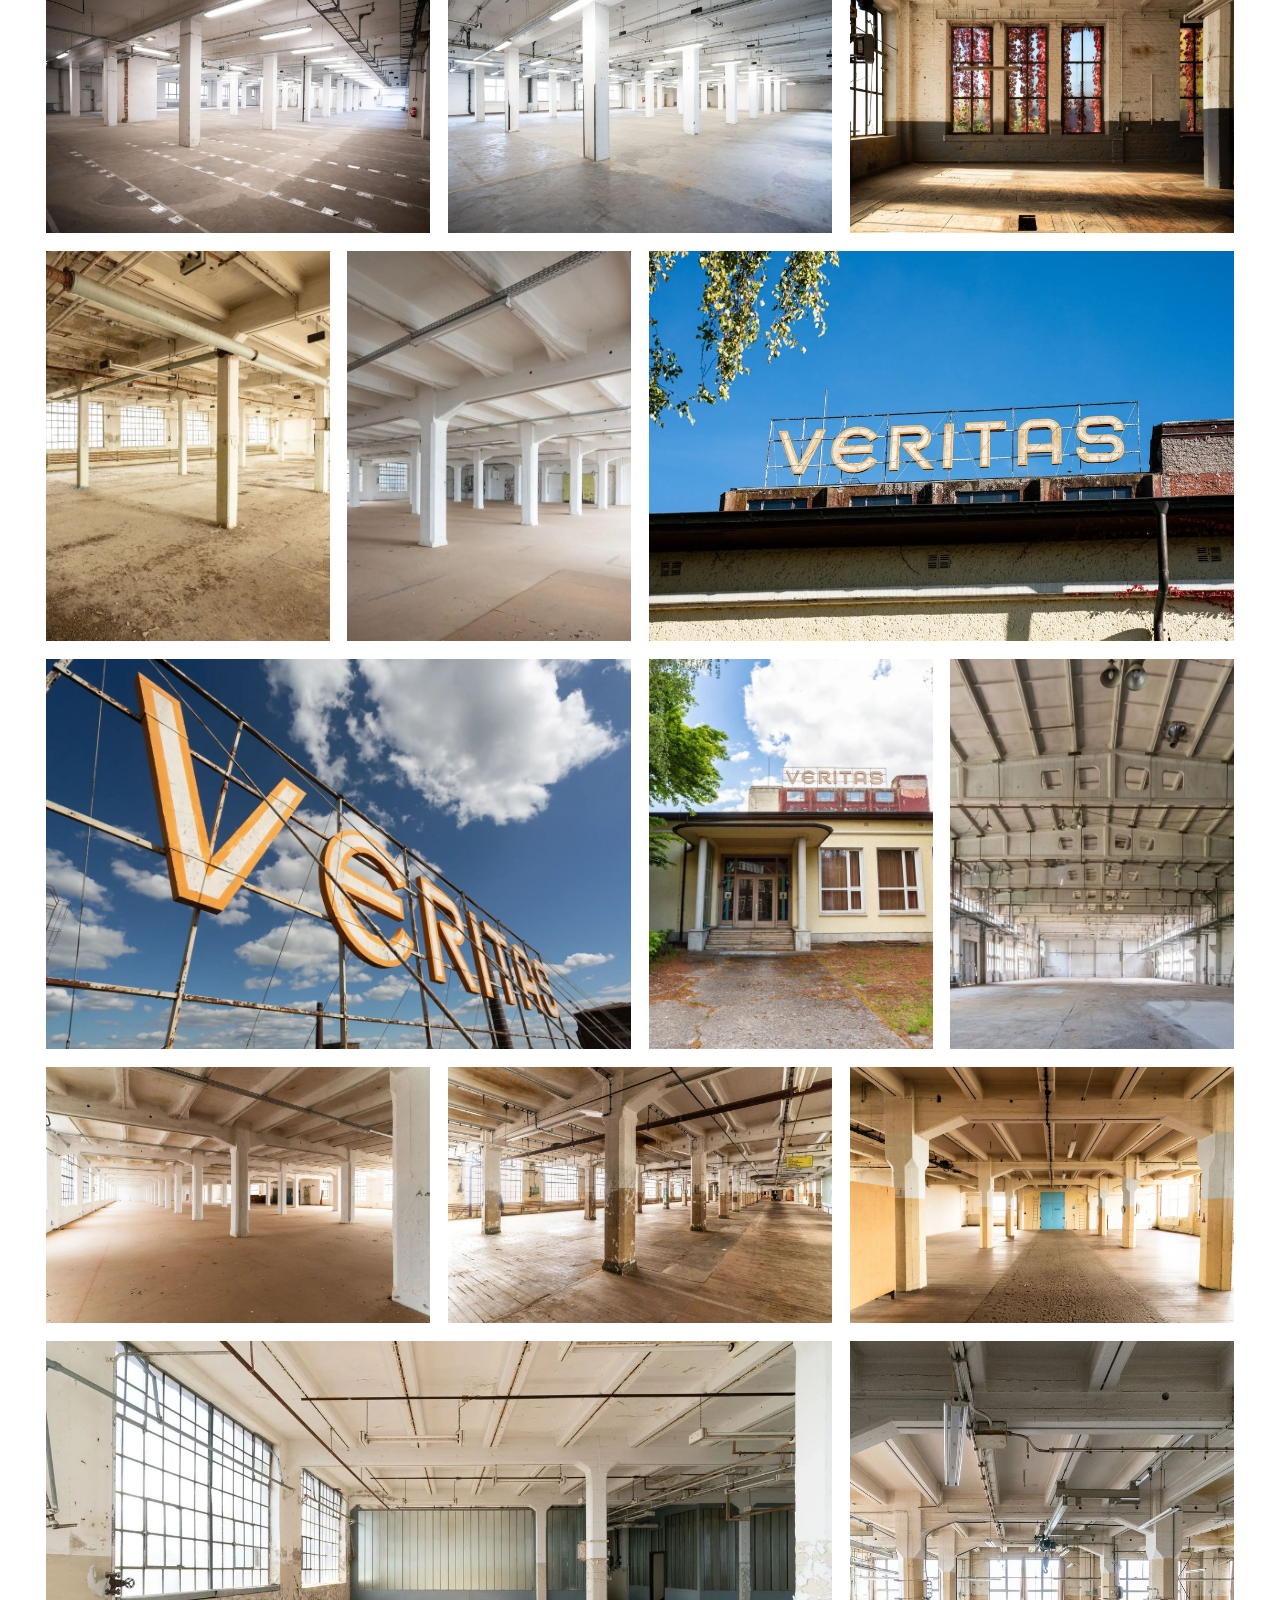
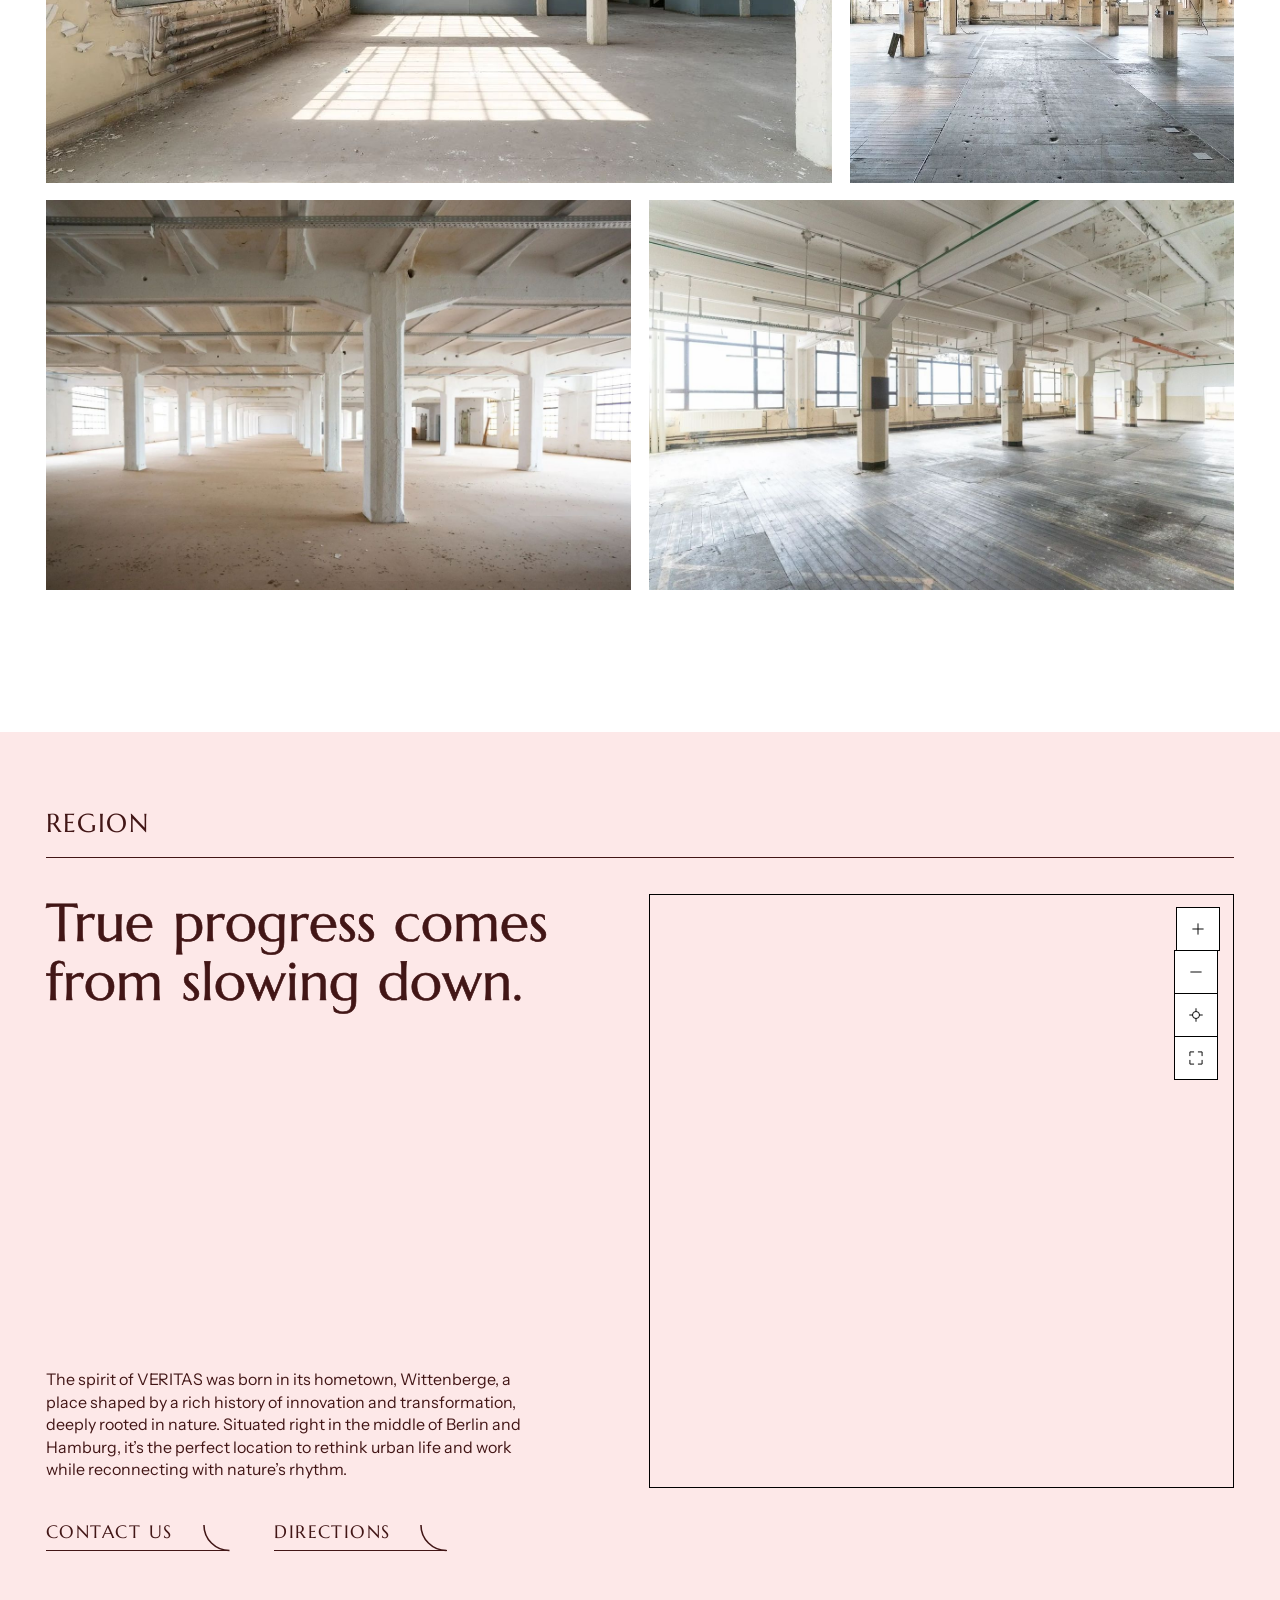
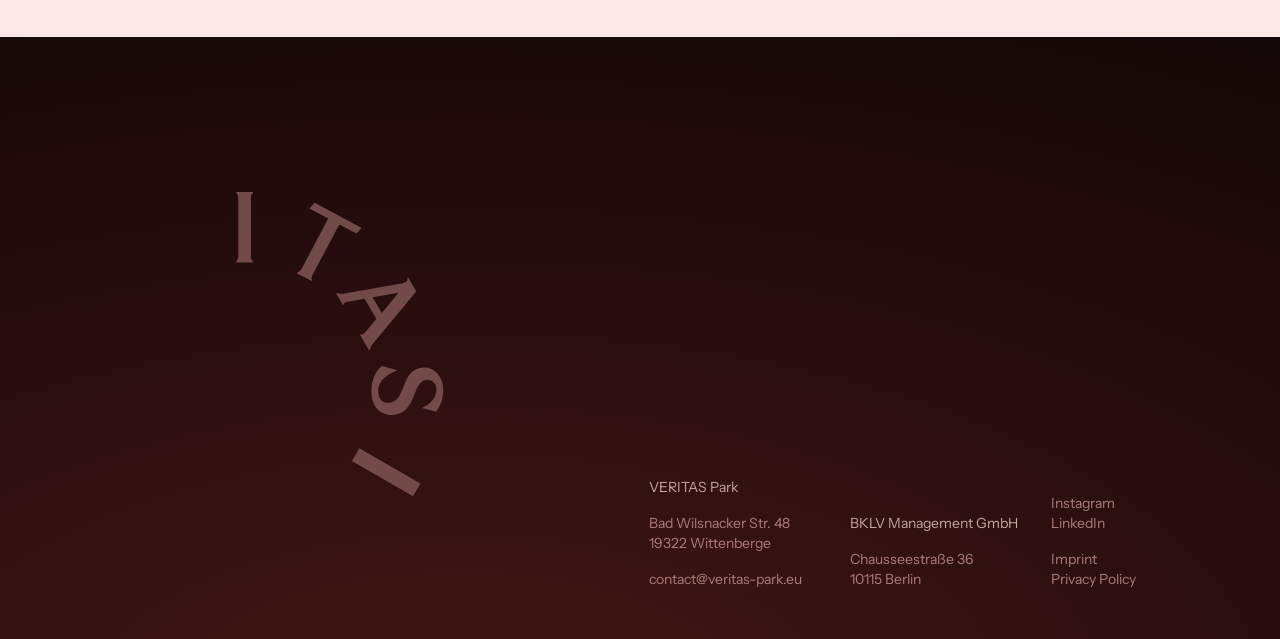
==== commit 642dd3eb: "Phone wheel: dark red band 190 px (was 260)" ====
--- a/index.html
+++ b/index.html
@@ -7,7 +7,7 @@
 <meta name="color-scheme" content="light only">
 <title>VERITAS, a place where ideas take action</title>
 <link rel="icon" href="img/favicon.svg">
-<link rel="stylesheet" href="veritas.css?v=83">
+<link rel="stylesheet" href="veritas.css?v=84">
 <script>try{if(sessionStorage.getItem('v-bar')==='b')document.documentElement.classList.add('scrolled')}catch(e){}</script>
 </head>
 <!-- VERITAS, the home page. Written by hand, 22 Nov 2026 (round 3). No build script makes this file.
--- a/veritas.css
+++ b/veritas.css
@@ -1083,7 +1083,7 @@
 
 /* the wheel on a phone: more of the dark red light under it; the arrows and the name stand in the middle of that space */
 @media(max-width:820px){
-  .wheel-sec{height:calc(100svh + 260px)}
+  .wheel-sec{height:calc(100svh + 190px)}
   .wheel-sec .wheel{flex:0 0 auto;height:calc(var(--chh,346px) + 84px)}
   .wheel-cap{flex:1 1 auto;align-content:center;padding-top:0;padding-bottom:max(12px,env(safe-area-inset-bottom))}
 }
